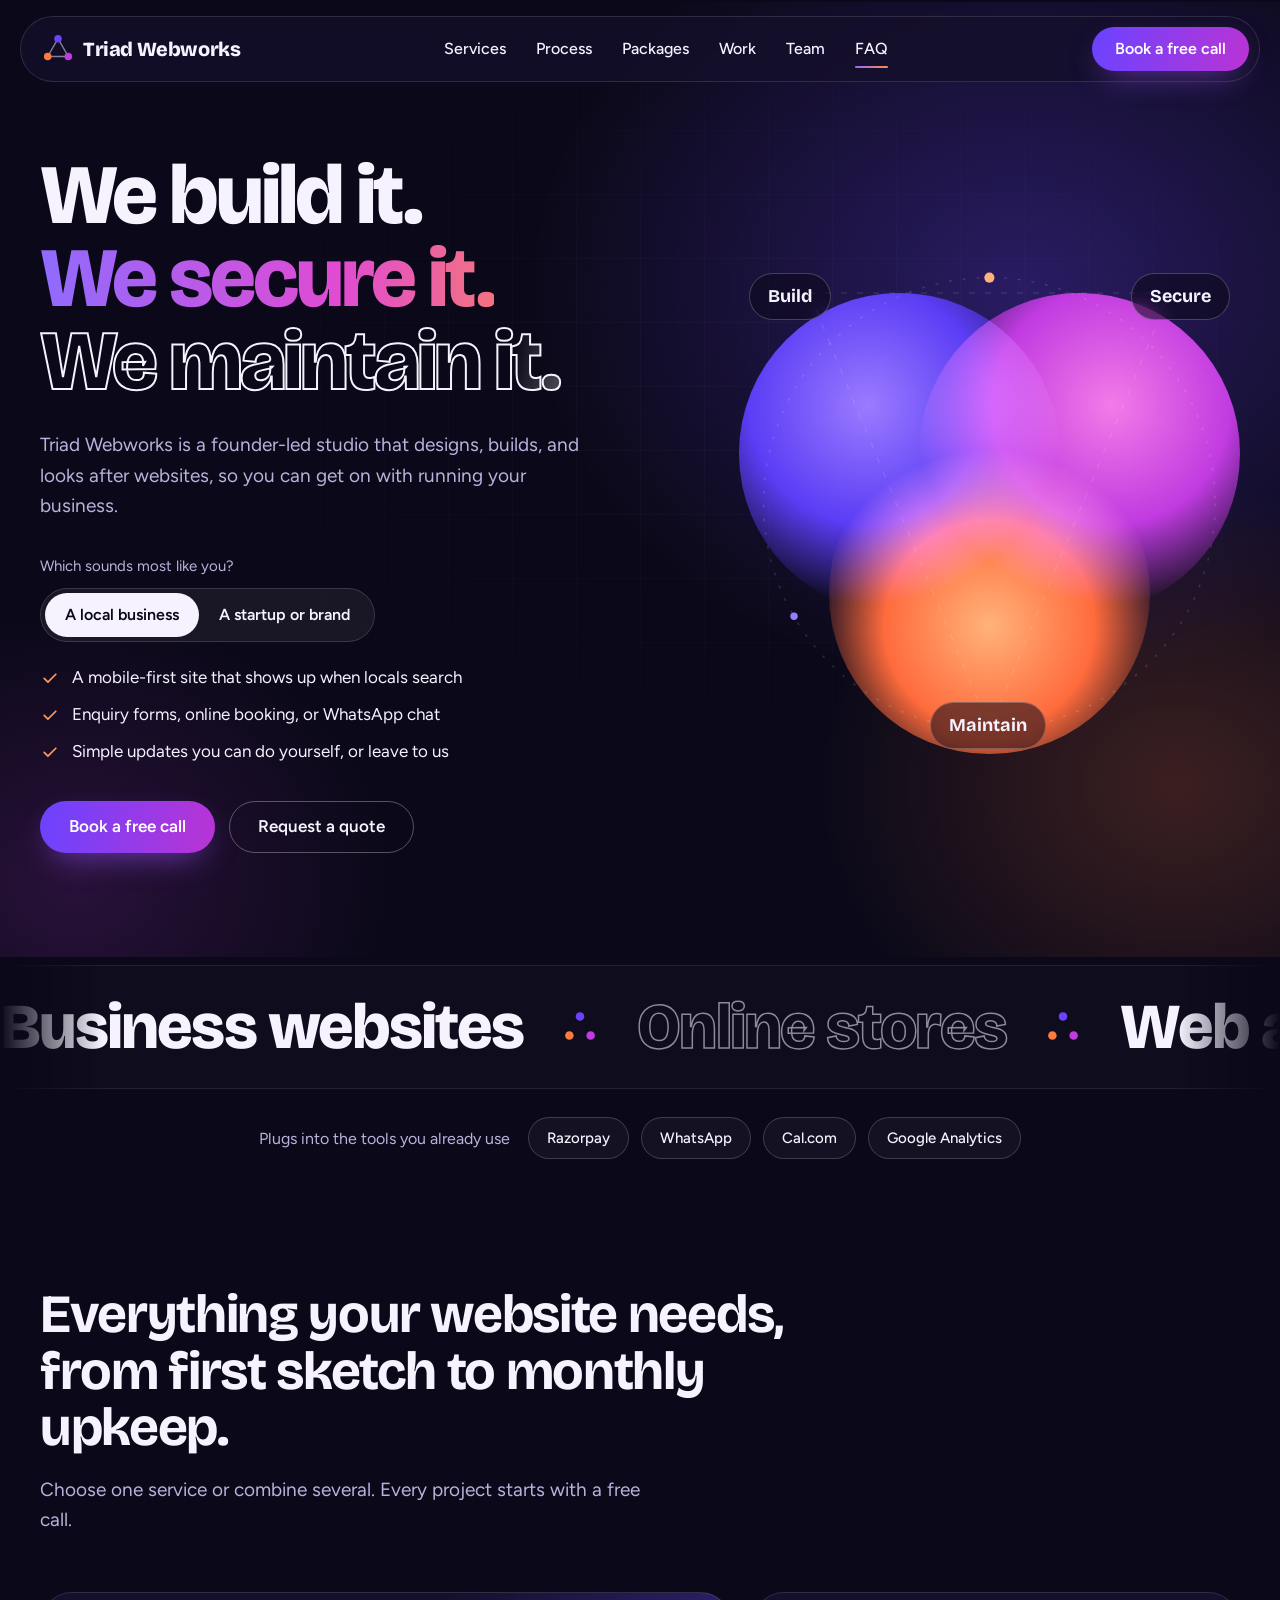
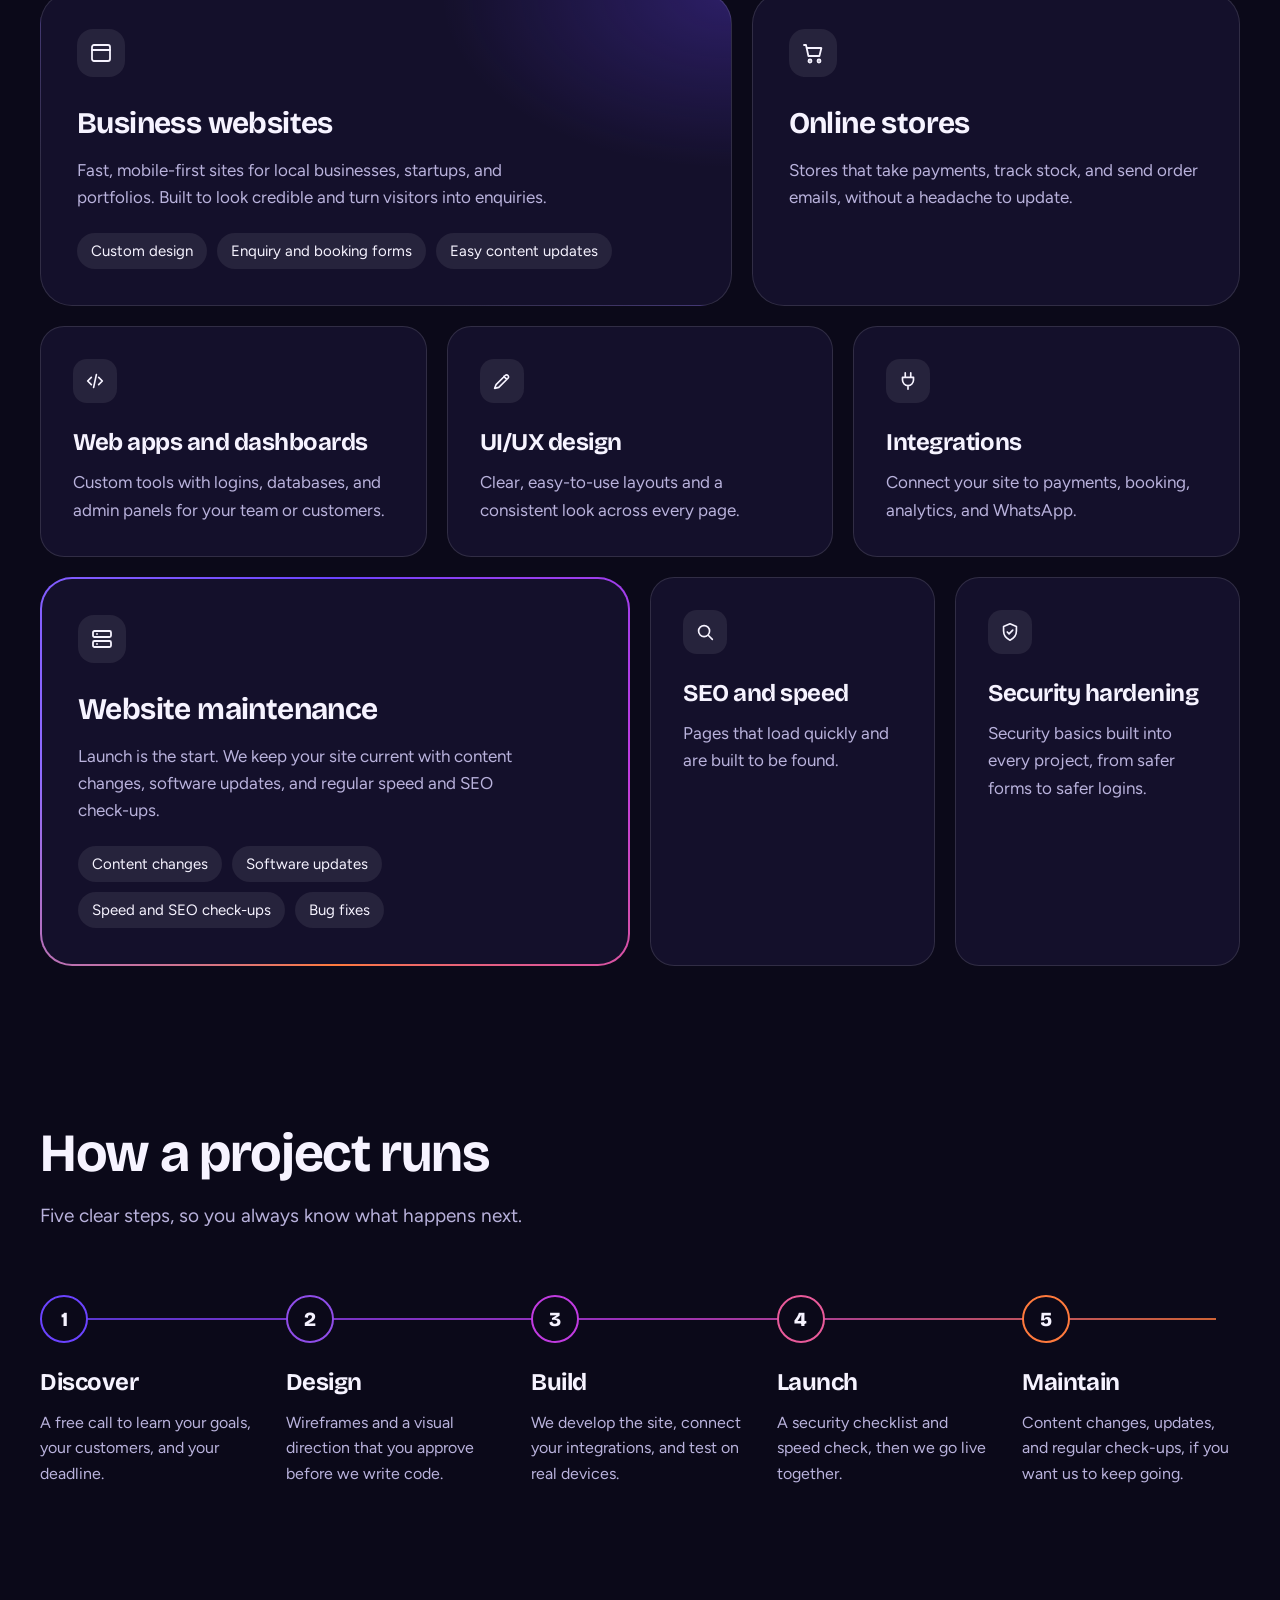
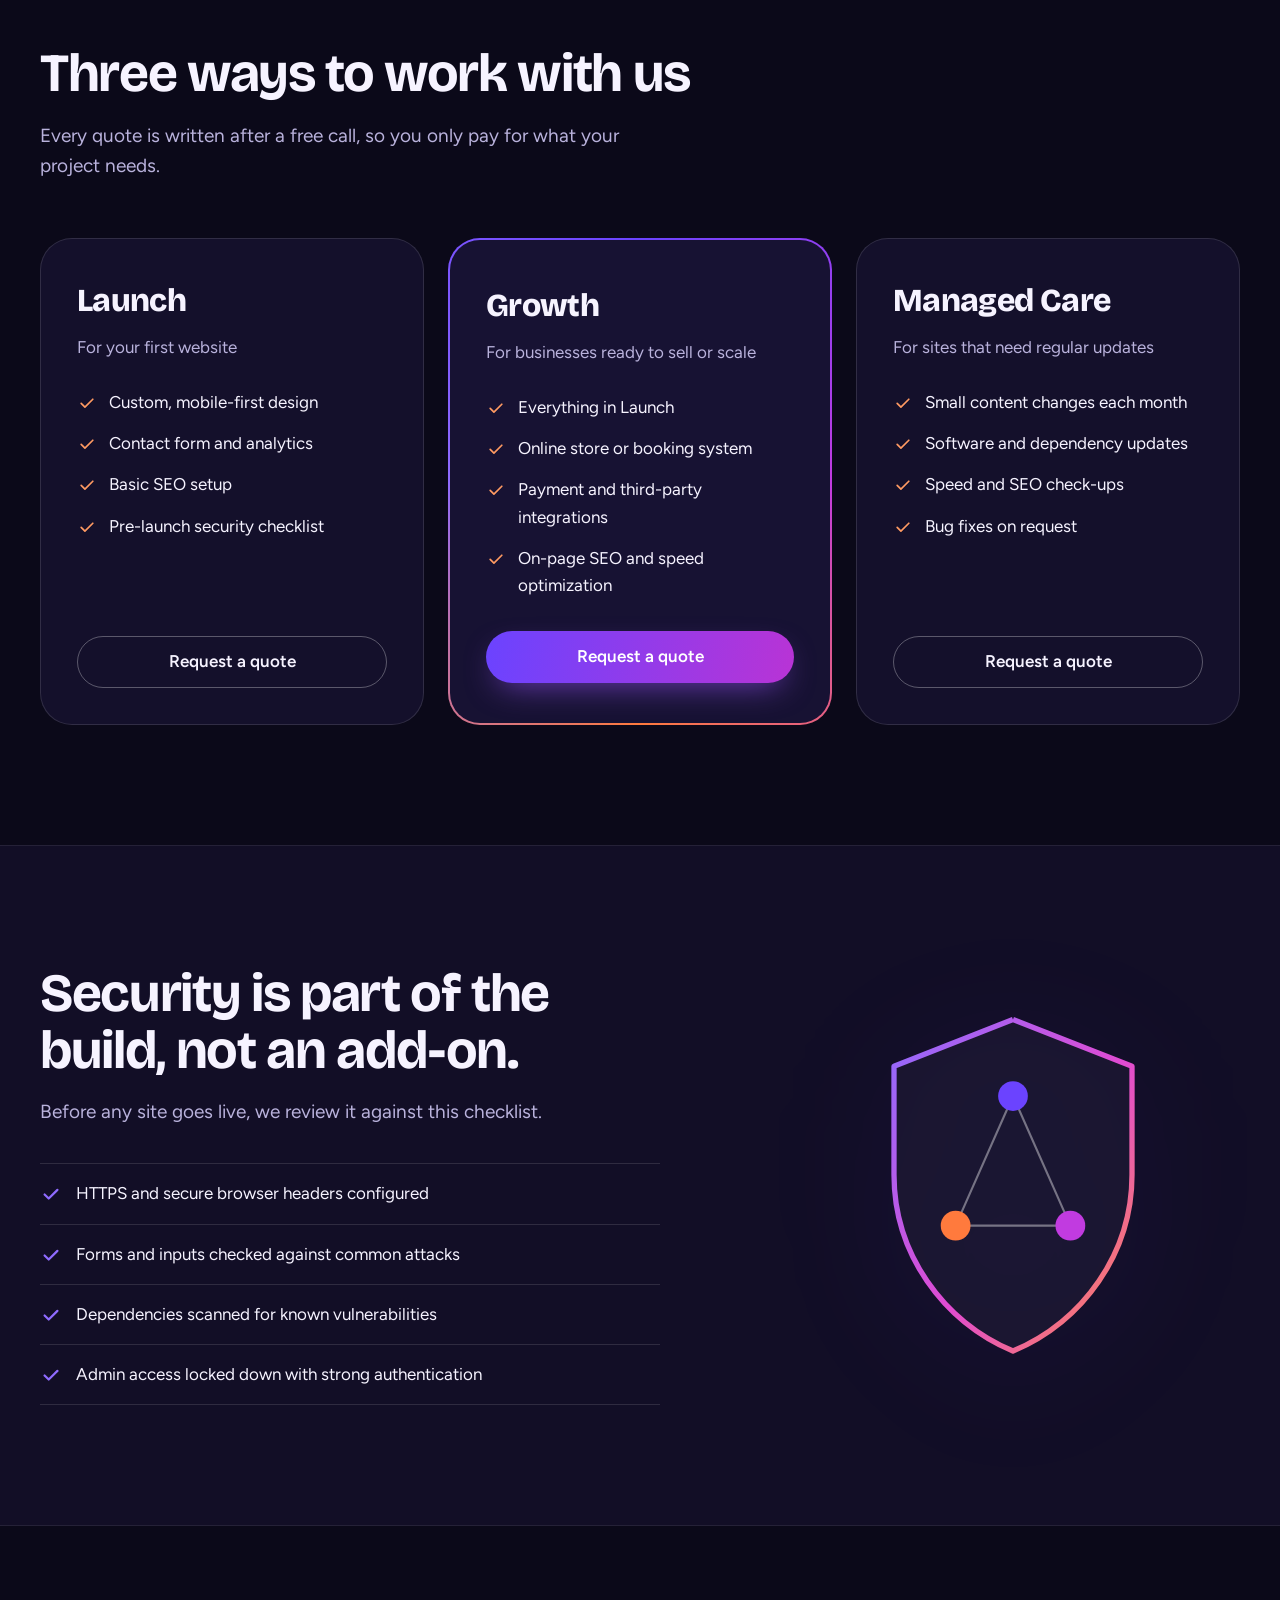
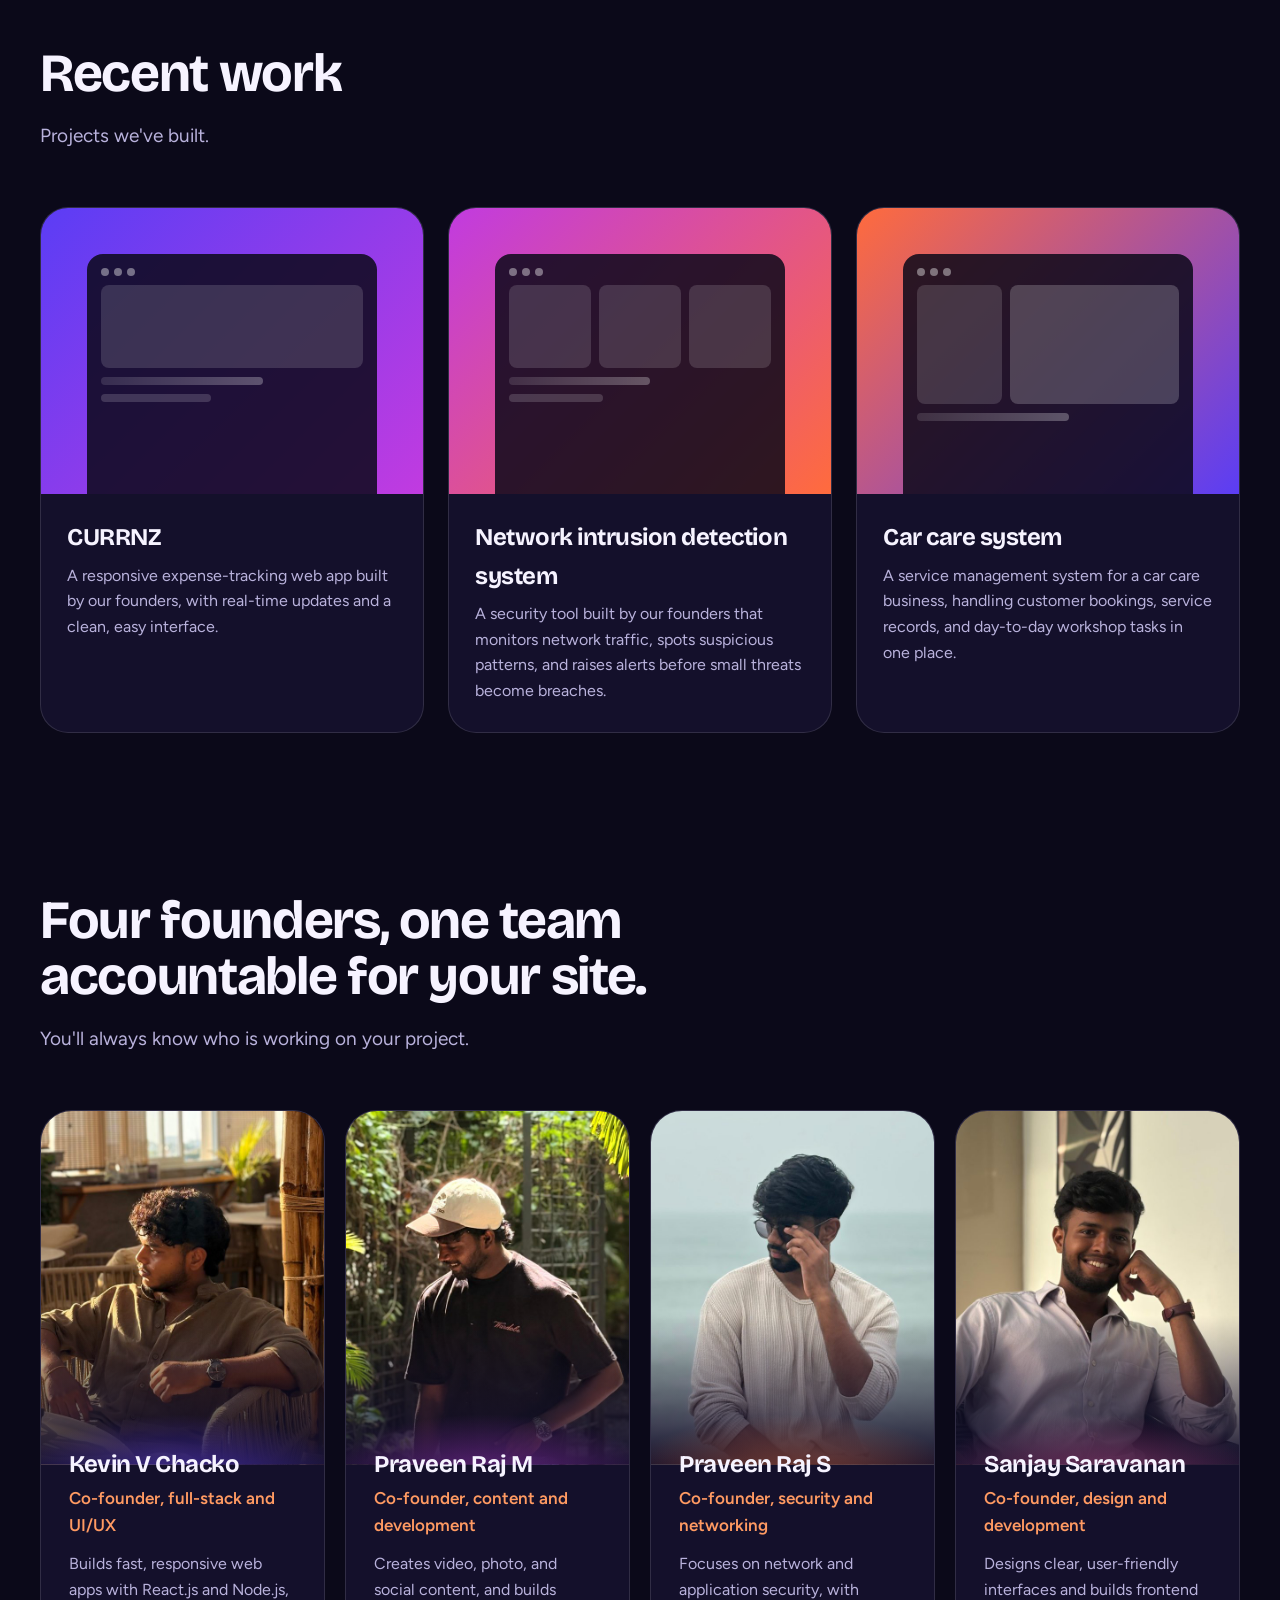
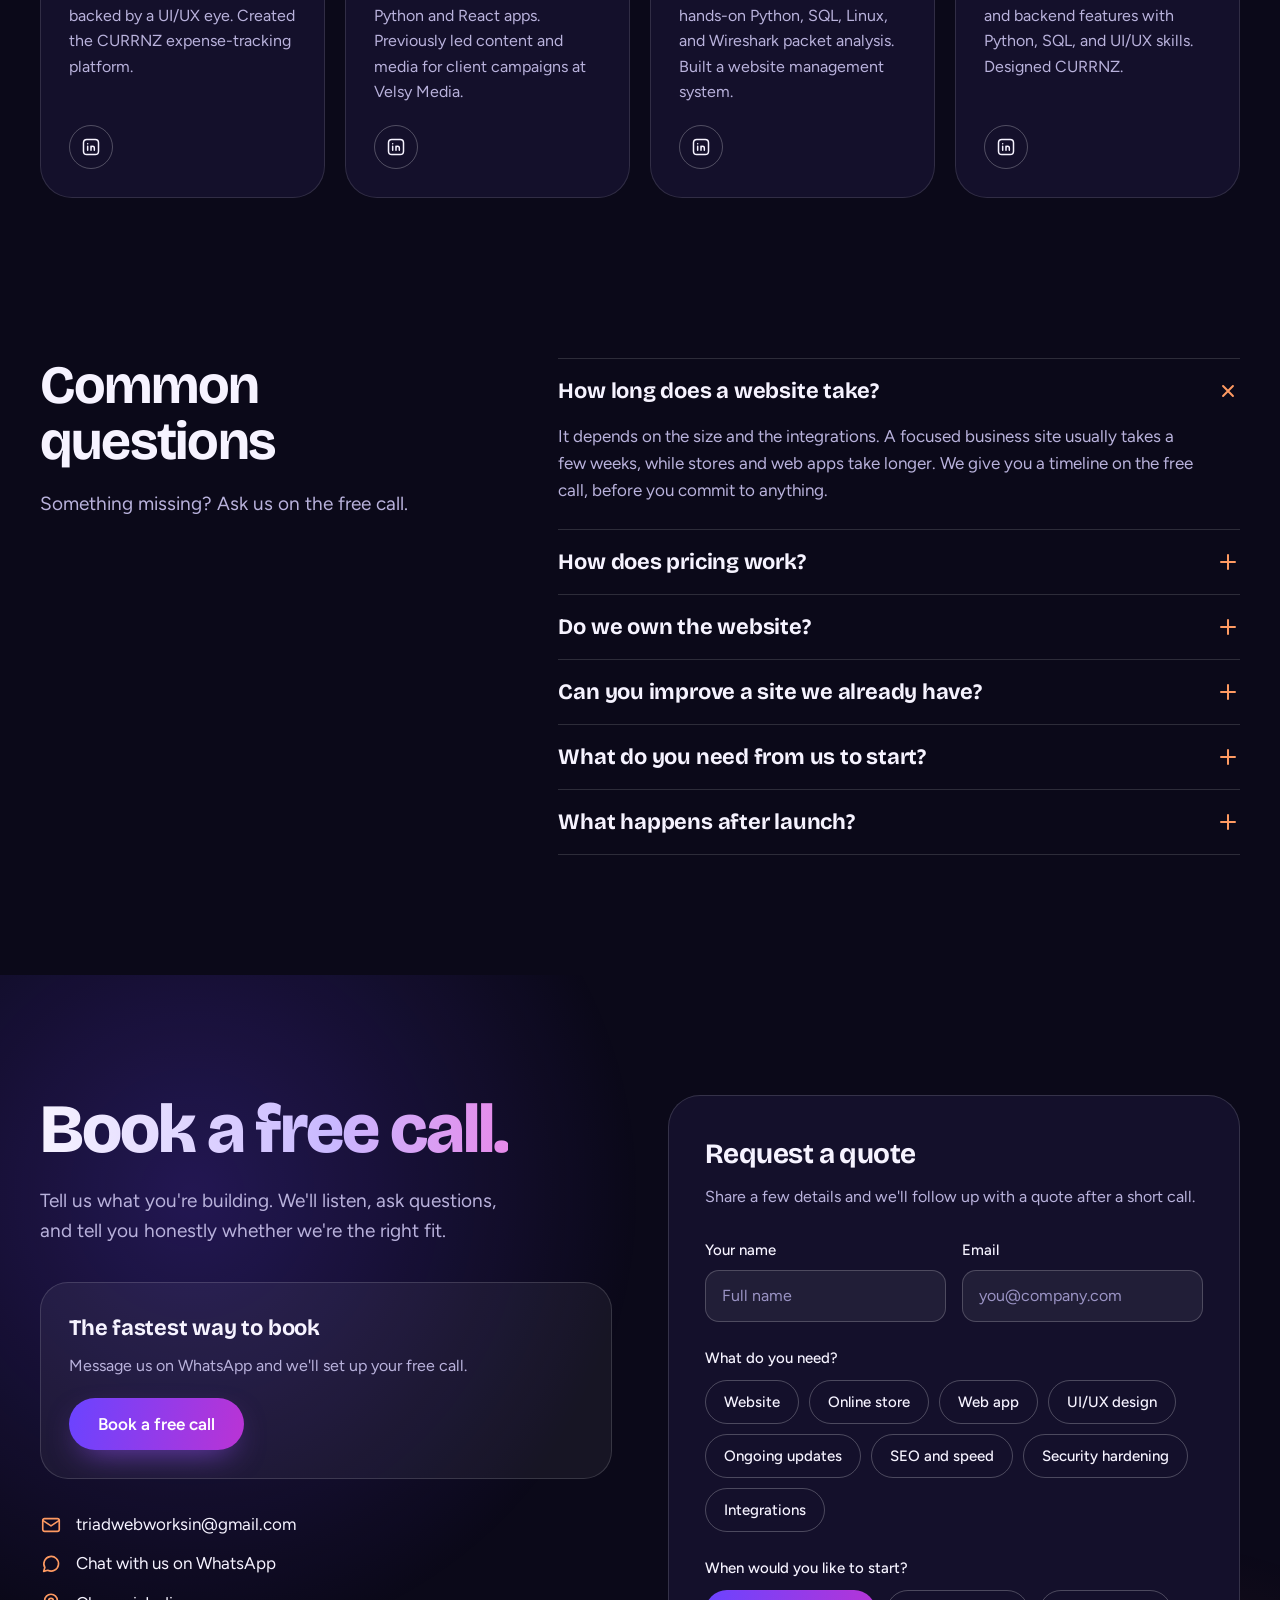
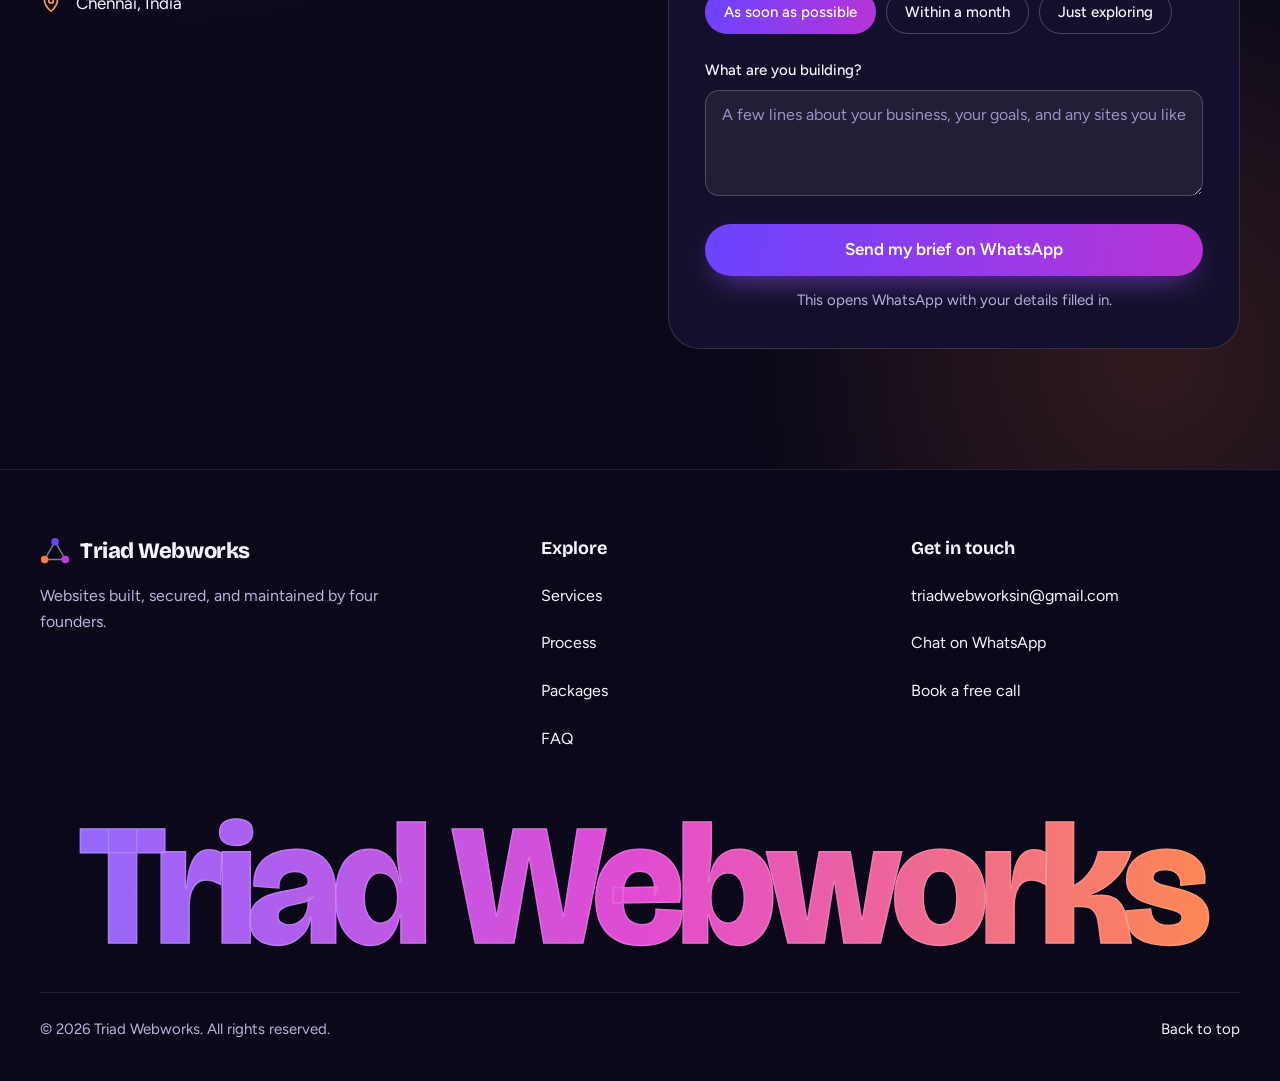
==== index.html @ 8feed839 "Launch Triad Webworks website" ====
<!doctype html>
<html lang="en">
<head>
<meta charset="utf-8">
<meta name="viewport" content="width=device-width, initial-scale=1, viewport-fit=cover">
<title>Triad Webworks | Websites built, secured and maintained, Chennai</title>
<meta name="description" content="Triad Webworks is a founder-led web studio in Chennai that designs, builds, secures and maintains websites, online stores and web apps for local businesses and startups.">
<link rel="canonical" href="https://www.triadwebworks.in/">
<meta name="theme-color" content="#0B0919">
<link rel="icon" href="favicon.svg" type="image/svg+xml">
<meta property="og:type" content="website">
<meta property="og:site_name" content="Triad Webworks">
<meta property="og:title" content="Triad Webworks | We build it. We secure it. We maintain it.">
<meta property="og:description" content="Triad Webworks is a founder-led web studio in Chennai that designs, builds, secures and maintains websites, online stores and web apps for local businesses and startups.">
<meta property="og:url" content="https://www.triadwebworks.in/">
<meta name="twitter:card" content="summary">
<link rel="preconnect" href="https://fonts.googleapis.com">
<link rel="preconnect" href="https://fonts.gstatic.com" crossorigin>
<link href="https://fonts.googleapis.com/css2?family=Bricolage+Grotesque:opsz,wght@12..96,500;12..96,700;12..96,800&amp;family=Figtree:wght@400;500;600&amp;display=swap" rel="stylesheet">
<link rel="stylesheet" href="styles.css">
<script type="application/ld+json">{"@context": "https://schema.org", "@type": "ProfessionalService", "name": "Triad Webworks", "url": "https://www.triadwebworks.in/", "email": "triadwebworksin@gmail.com", "description": "Triad Webworks is a founder-led web studio in Chennai that designs, builds, secures and maintains websites, online stores and web apps for local businesses and startups.", "areaServed": "IN", "address": {"@type": "PostalAddress", "addressLocality": "Chennai", "addressCountry": "IN"}}</script>
</head>
<body>
<div style="width:100%;background:#0B0919;color:#F6F3FF;font-family:'Figtree','Segoe UI',system-ui,sans-serif;font-size:17px;line-height:1.6;overflow-x:clip;">
<div class="intro" aria-hidden="true">
  <svg width="84" height="84" viewBox="0 0 32 32" style="overflow:visible;"><path class="intro-tri" pathLength="1" d="M16 5L27 24H5L16 5Z" fill="none" stroke="#F6F3FF" stroke-opacity="0.6" stroke-width="1.2" stroke-linejoin="round"></path><circle class="intro-node" cx="16" cy="5" r="3.6" fill="#6B43FF" style="animation-delay:.35s;"></circle><circle class="intro-node" cx="27" cy="24" r="3.6" fill="#C13BE0" style="animation-delay:.47s;"></circle><circle class="intro-node" cx="5" cy="24" r="3.6" fill="#FF7A3D" style="animation-delay:.59s;"></circle></svg>
  <div class="display intro-word" style="font-size:22px;font-weight:800;">Triad Webworks</div>
</div>
<div class="progress" aria-hidden="true"></div>
<div class="cursor-glow" aria-hidden="true"></div>
<a class="fab" href="https://wa.me/918667828159" data-wa="call" target="_blank" rel="noopener" aria-label="Book a free call on WhatsApp">
  <span class="fab-label">Book a free call</span>
  <span class="fab-ball"><svg width="26" height="26" viewBox="0 0 24 24" fill="none" stroke="#ffffff" stroke-width="1.9" stroke-linecap="round" stroke-linejoin="round" aria-hidden="true"><path d="M4 20l1.3-4.2A8 8 0 1 1 8.4 18.8L4 20z"></path><path d="M9 10.5c.5 1.8 2 3.3 3.8 3.9"></path></svg></span>
</a>


<!-- NAV -->
<header style="position:sticky;top:0;z-index:30;padding:16px 16px 0;">
  <div class="nav-pill" style="max-width:1240px;margin:0 auto;display:flex;align-items:center;justify-content:space-between;gap:12px;padding:10px 10px 10px 22px;border-radius:999px;background:rgba(20,16,43,0.8);backdrop-filter:blur(16px);-webkit-backdrop-filter:blur(16px);border:1px solid rgba(255,255,255,0.12);">
    <a class="display brand" href="#top" aria-label="Triad Webworks home" style="display:flex;align-items:center;gap:10px;font-weight:800;font-size:20px;letter-spacing:-0.02em;color:#F6F3FF;">
      <svg width="30" height="30" viewBox="0 0 32 32" aria-hidden="true"><path d="M16 5L27 24H5L16 5Z" fill="none" stroke="#F6F3FF" stroke-opacity="0.5" stroke-width="1.5" stroke-linejoin="round"></path><circle cx="16" cy="5" r="4" fill="#6B43FF"></circle><circle cx="27" cy="24" r="4" fill="#C13BE0"></circle><circle cx="5" cy="24" r="4" fill="#FF7A3D"></circle></svg>
      Triad Webworks
    </a>
    <nav class="nav-links" aria-label="Main" style="display:flex;gap:30px;font-size:16px;font-weight:500;">
      <a href="#services">Services</a>
      <a href="#process">Process</a>
      <a href="#packages">Packages</a>
      <a href="#work">Work</a>
      <a href="#team">Team</a>
      <a href="#faq">FAQ</a>
    </nav>
    <div style="display:flex;align-items:center;gap:8px;">
      <a class="btn btn-primary btn-sm nav-cta mag" href="https://wa.me/918667828159" data-wa="call" target="_blank" rel="noopener">Book a free call</a>
      <button type="button" class="menu-btn" aria-label="Menu" aria-expanded="false" aria-controls="mobile-menu" id="menu-btn" style="width:44px;height:44px;padding:0;border-radius:50%;border:1px solid rgba(255,255,255,0.26);background:transparent;color:#F6F3FF;cursor:pointer;align-items:center;justify-content:center;">
        <svg class="ico-open" width="22" height="22" viewBox="0 0 24 24" fill="none" stroke="#F6F3FF" stroke-width="2" stroke-linecap="round" aria-hidden="true"><path d="M4 7h16M4 12h16M4 17h16"></path></svg>
        <svg class="ico-close" hidden width="22" height="22" viewBox="0 0 24 24" fill="none" stroke="#F6F3FF" stroke-width="2" stroke-linecap="round" aria-hidden="true"><path d="M6 6l12 12M18 6L6 18"></path></svg>
      </button>
    </div>
  </div>
  <div id="mobile-menu" hidden class="menu-panel menu-pop" style="position:absolute;left:16px;right:16px;top:100%;margin-top:8px;">
      <nav aria-label="Mobile" style="max-width:1240px;margin:0 auto;padding:12px;border-radius:28px;background:rgba(20,16,43,0.97);backdrop-filter:blur(16px);-webkit-backdrop-filter:blur(16px);border:1px solid rgba(255,255,255,0.14);display:flex;flex-direction:column;gap:2px;">
        <a href="#services" style="display:flex;align-items:center;min-height:52px;padding:0 16px;border-radius:16px;font-size:18px;font-weight:500;">Services</a>
        <a href="#process" style="display:flex;align-items:center;min-height:52px;padding:0 16px;border-radius:16px;font-size:18px;font-weight:500;">Process</a>
        <a href="#packages" style="display:flex;align-items:center;min-height:52px;padding:0 16px;border-radius:16px;font-size:18px;font-weight:500;">Packages</a>
        <a href="#work" style="display:flex;align-items:center;min-height:52px;padding:0 16px;border-radius:16px;font-size:18px;font-weight:500;">Work</a>
        <a href="#team" style="display:flex;align-items:center;min-height:52px;padding:0 16px;border-radius:16px;font-size:18px;font-weight:500;">Team</a>
        <a href="#faq" style="display:flex;align-items:center;min-height:52px;padding:0 16px;border-radius:16px;font-size:18px;font-weight:500;">FAQ</a>
        <a class="btn btn-primary" href="https://wa.me/918667828159" data-wa="call" target="_blank" rel="noopener" style="margin-top:8px;">Book a free call</a>
      </nav>
    </div>
  </header>

<!-- HERO -->
<section id="top" style="position:relative;margin-top:-80px;padding-top:80px;">
  <div class="hero-lines" aria-hidden="true"></div>
  <div class="hero-bg" aria-hidden="true" style="position:absolute;left:0;right:0;top:0;bottom:0;pointer-events:none;background:radial-gradient(55% 60% at 80% 30%, rgba(107,67,255,0.32), rgba(107,67,255,0) 70%), radial-gradient(40% 45% at 92% 82%, rgba(255,122,61,0.20), rgba(255,122,61,0) 70%), radial-gradient(35% 40% at 6% 92%, rgba(193,59,224,0.16), rgba(193,59,224,0) 70%);"></div>
  <div class="wrap hero-grid" style="position:relative;display:grid;grid-template-columns:minmax(0,1.3fr) minmax(0,1fr);gap:48px;align-items:center;padding-top:72px;padding-bottom:104px;">
    <div>
      <h1 class="display h1-hero" style="font-weight:800;font-size:clamp(46px,6.6vw,98px);line-height:0.98;letter-spacing:-0.035em;">
        <span class="ln"><span class="ln-i" style="--i:0;">We build it.</span></span>
        <span class="ln"><span class="ln-i grad-flow" style="--i:1;display:block;width:fit-content;background:linear-gradient(90deg,#8F6BFF,#E14BD2 30%,#FF8A4C 55%,#E14BD2 75%,#8F6BFF);-webkit-background-clip:text;background-clip:text;color:transparent;">We secure it.</span></span>
        <span class="ln"><span class="ln-i shine-stroke" style="--i:2;display:block;width:fit-content;color:transparent;-webkit-text-stroke:2px #F6F3FF;">We maintain it.</span></span>
      </h1>
      <p class="hero-in" style="--i:0;margin-top:28px;max-width:540px;font-size:19px;color:#B9B2DC;">Triad Webworks is a founder-led studio that designs, builds, and looks after websites, so you can get on with running your business.</p>

      <div class="hero-in" style="--i:1;margin-top:32px;">
        <div id="audience-label" style="font-size:15px;color:#B9B2DC;margin-bottom:10px;">Which sounds most like you?</div>
        <div role="group" aria-labelledby="audience-label" style="display:inline-flex;flex-wrap:wrap;padding:4px;border-radius:999px;background:rgba(255,255,255,0.06);border:1px solid rgba(255,255,255,0.14);">
          <button type="button" aria-pressed="true" data-aud="local" style="border:0;cursor:pointer;min-height:44px;padding:0 20px;border-radius:999px;font-family:inherit;font-size:16px;font-weight:600;background:#F6F3FF;color:#0B0919;">A local business</button>
          <button type="button" aria-pressed="false" data-aud="startup" style="border:0;cursor:pointer;min-height:44px;padding:0 20px;border-radius:999px;font-family:inherit;font-size:16px;font-weight:600;background:transparent;color:#F6F3FF;">A startup or brand</button>
        </div>
        <ul id="aud-list" style="margin-top:22px;display:flex;flex-direction:column;gap:10px;max-width:540px;">
<li style="display:flex;gap:12px;align-items:flex-start;font-size:17px;">
              <svg width="20" height="20" viewBox="0 0 24 24" fill="none" stroke="#FF9A62" stroke-width="2" stroke-linecap="round" stroke-linejoin="round" aria-hidden="true" style="flex:none;margin-top:4px;"><path d="M5 12.5l4.5 4.5L19 7.5"></path></svg>
              <span>A mobile-first site that shows up when locals search</span>
            </li>
<li style="display:flex;gap:12px;align-items:flex-start;font-size:17px;">
              <svg width="20" height="20" viewBox="0 0 24 24" fill="none" stroke="#FF9A62" stroke-width="2" stroke-linecap="round" stroke-linejoin="round" aria-hidden="true" style="flex:none;margin-top:4px;"><path d="M5 12.5l4.5 4.5L19 7.5"></path></svg>
              <span>Enquiry forms, online booking, or WhatsApp chat</span>
            </li>
<li style="display:flex;gap:12px;align-items:flex-start;font-size:17px;">
              <svg width="20" height="20" viewBox="0 0 24 24" fill="none" stroke="#FF9A62" stroke-width="2" stroke-linecap="round" stroke-linejoin="round" aria-hidden="true" style="flex:none;margin-top:4px;"><path d="M5 12.5l4.5 4.5L19 7.5"></path></svg>
              <span>Simple updates you can do yourself, or leave to us</span>
            </li>
</ul>
      </div>

      <div class="hero-ctas hero-in" style="--i:2;margin-top:36px;display:flex;flex-wrap:wrap;gap:14px;">
        <a class="btn btn-primary mag" href="https://wa.me/918667828159" data-wa="call" target="_blank" rel="noopener">Book a free call</a>
        <a class="btn btn-ghost mag" href="https://wa.me/918667828159" data-wa="quote" target="_blank" rel="noopener">Request a quote</a>
      </div>
    </div>

    <div class="orbs" aria-hidden="true" style="position:relative;width:100%;max-width:560px;aspect-ratio:1/1;margin-left:auto;">
      <svg class="orb-ring" viewBox="0 0 100 100" style="overflow:visible;"><circle cx="50" cy="50" r="49" fill="none" stroke="rgba(255,255,255,0.14)" stroke-width="0.3" stroke-dasharray="0.6 2.4"></circle><circle cx="50" cy="1" r="1.1" fill="#FFB27A"></circle><circle cx="7.6" cy="74.5" r="0.8" fill="#9B7BFF"></circle></svg>
      <div class="orb-a" style="position:absolute;left:0;top:8%;width:64%;aspect-ratio:1/1;border-radius:50%;mix-blend-mode:screen;background:radial-gradient(circle at 40% 35%, #9B7BFF 0%, #5B3DF5 42%, rgba(91,61,245,0) 70%);"></div>
      <div class="orb-b" style="position:absolute;right:0;top:8%;width:64%;aspect-ratio:1/1;border-radius:50%;mix-blend-mode:screen;background:radial-gradient(circle at 60% 35%, #F27BE8 0%, #C13BE0 42%, rgba(193,59,224,0) 70%);"></div>
      <div class="orb-c" style="position:absolute;left:18%;bottom:0;width:64%;aspect-ratio:1/1;border-radius:50%;mix-blend-mode:screen;background:radial-gradient(circle at 50% 60%, #FFB27A 0%, #FF6B3D 42%, rgba(255,107,61,0) 70%);"></div>
            <svg viewBox="0 0 100 100" preserveAspectRatio="none" style="position:absolute;left:0;top:0;width:100%;height:100%;overflow:visible;"><path class="orb-flow" d="M14 8H86L50 95Z" fill="none" stroke="rgba(255,255,255,0.45)" stroke-width="0.35" stroke-linejoin="round" vector-effect="non-scaling-stroke"></path></svg>
      <div class="display orb-tag" style="--i:0;position:absolute;left:2%;top:4%;backdrop-filter:blur(8px);-webkit-backdrop-filter:blur(8px);padding:8px 18px;border-radius:999px;background:rgba(11,9,25,0.55);border:1px solid rgba(255,255,255,0.22);font-size:18px;font-weight:700;">Build</div>
      <div class="display orb-tag" style="--i:1;animation-duration:6s,.8s;position:absolute;right:2%;top:4%;backdrop-filter:blur(8px);-webkit-backdrop-filter:blur(8px);padding:8px 18px;border-radius:999px;background:rgba(11,9,25,0.55);border:1px solid rgba(255,255,255,0.22);font-size:18px;font-weight:700;">Secure</div>
      <div class="display orb-tag" style="--i:2;animation-duration:7s,.8s;position:absolute;left:50%;bottom:1%;margin-left:-3.3em;backdrop-filter:blur(8px);-webkit-backdrop-filter:blur(8px);padding:8px 18px;border-radius:999px;background:rgba(11,9,25,0.55);border:1px solid rgba(255,255,255,0.22);font-size:18px;font-weight:700;">Maintain</div>
    </div>
  </div>
</section>

<!-- INTEGRATIONS -->
<section aria-label="What we do" style="padding-top:8px;">
  <div class="marquee" style="padding:26px 0;border-top:1px solid rgba(255,255,255,0.08);border-bottom:1px solid rgba(255,255,255,0.08);background:rgba(255,255,255,0.02);">
    <div class="mq-track"><div class="mq-set"><span class="display mq-word">Business websites</span><svg width="34" height="34" viewBox="0 0 32 32" aria-hidden="true" style="flex:none;"><circle cx="16" cy="6" r="4" fill="#6B43FF"></circle><circle cx="26" cy="24" r="4" fill="#C13BE0"></circle><circle cx="6" cy="24" r="4" fill="#FF7A3D"></circle></svg><span class="display mq-word mq-out">Online stores</span><svg width="34" height="34" viewBox="0 0 32 32" aria-hidden="true" style="flex:none;"><circle cx="16" cy="6" r="4" fill="#6B43FF"></circle><circle cx="26" cy="24" r="4" fill="#C13BE0"></circle><circle cx="6" cy="24" r="4" fill="#FF7A3D"></circle></svg><span class="display mq-word">Web apps</span><svg width="34" height="34" viewBox="0 0 32 32" aria-hidden="true" style="flex:none;"><circle cx="16" cy="6" r="4" fill="#6B43FF"></circle><circle cx="26" cy="24" r="4" fill="#C13BE0"></circle><circle cx="6" cy="24" r="4" fill="#FF7A3D"></circle></svg><span class="display mq-word mq-out">UI/UX design</span><svg width="34" height="34" viewBox="0 0 32 32" aria-hidden="true" style="flex:none;"><circle cx="16" cy="6" r="4" fill="#6B43FF"></circle><circle cx="26" cy="24" r="4" fill="#C13BE0"></circle><circle cx="6" cy="24" r="4" fill="#FF7A3D"></circle></svg><span class="display mq-word">SEO and speed</span><svg width="34" height="34" viewBox="0 0 32 32" aria-hidden="true" style="flex:none;"><circle cx="16" cy="6" r="4" fill="#6B43FF"></circle><circle cx="26" cy="24" r="4" fill="#C13BE0"></circle><circle cx="6" cy="24" r="4" fill="#FF7A3D"></circle></svg><span class="display mq-word mq-out">Security hardening</span><svg width="34" height="34" viewBox="0 0 32 32" aria-hidden="true" style="flex:none;"><circle cx="16" cy="6" r="4" fill="#6B43FF"></circle><circle cx="26" cy="24" r="4" fill="#C13BE0"></circle><circle cx="6" cy="24" r="4" fill="#FF7A3D"></circle></svg><span class="display mq-word">Integrations</span><svg width="34" height="34" viewBox="0 0 32 32" aria-hidden="true" style="flex:none;"><circle cx="16" cy="6" r="4" fill="#6B43FF"></circle><circle cx="26" cy="24" r="4" fill="#C13BE0"></circle><circle cx="6" cy="24" r="4" fill="#FF7A3D"></circle></svg><span class="display mq-word mq-out">Maintenance</span><svg width="34" height="34" viewBox="0 0 32 32" aria-hidden="true" style="flex:none;"><circle cx="16" cy="6" r="4" fill="#6B43FF"></circle><circle cx="26" cy="24" r="4" fill="#C13BE0"></circle><circle cx="6" cy="24" r="4" fill="#FF7A3D"></circle></svg><span class="display mq-word">Business websites</span><svg width="34" height="34" viewBox="0 0 32 32" aria-hidden="true" style="flex:none;"><circle cx="16" cy="6" r="4" fill="#6B43FF"></circle><circle cx="26" cy="24" r="4" fill="#C13BE0"></circle><circle cx="6" cy="24" r="4" fill="#FF7A3D"></circle></svg><span class="display mq-word mq-out">Online stores</span><svg width="34" height="34" viewBox="0 0 32 32" aria-hidden="true" style="flex:none;"><circle cx="16" cy="6" r="4" fill="#6B43FF"></circle><circle cx="26" cy="24" r="4" fill="#C13BE0"></circle><circle cx="6" cy="24" r="4" fill="#FF7A3D"></circle></svg><span class="display mq-word">Web apps</span><svg width="34" height="34" viewBox="0 0 32 32" aria-hidden="true" style="flex:none;"><circle cx="16" cy="6" r="4" fill="#6B43FF"></circle><circle cx="26" cy="24" r="4" fill="#C13BE0"></circle><circle cx="6" cy="24" r="4" fill="#FF7A3D"></circle></svg><span class="display mq-word mq-out">UI/UX design</span><svg width="34" height="34" viewBox="0 0 32 32" aria-hidden="true" style="flex:none;"><circle cx="16" cy="6" r="4" fill="#6B43FF"></circle><circle cx="26" cy="24" r="4" fill="#C13BE0"></circle><circle cx="6" cy="24" r="4" fill="#FF7A3D"></circle></svg><span class="display mq-word">SEO and speed</span><svg width="34" height="34" viewBox="0 0 32 32" aria-hidden="true" style="flex:none;"><circle cx="16" cy="6" r="4" fill="#6B43FF"></circle><circle cx="26" cy="24" r="4" fill="#C13BE0"></circle><circle cx="6" cy="24" r="4" fill="#FF7A3D"></circle></svg><span class="display mq-word mq-out">Security hardening</span><svg width="34" height="34" viewBox="0 0 32 32" aria-hidden="true" style="flex:none;"><circle cx="16" cy="6" r="4" fill="#6B43FF"></circle><circle cx="26" cy="24" r="4" fill="#C13BE0"></circle><circle cx="6" cy="24" r="4" fill="#FF7A3D"></circle></svg><span class="display mq-word">Integrations</span><svg width="34" height="34" viewBox="0 0 32 32" aria-hidden="true" style="flex:none;"><circle cx="16" cy="6" r="4" fill="#6B43FF"></circle><circle cx="26" cy="24" r="4" fill="#C13BE0"></circle><circle cx="6" cy="24" r="4" fill="#FF7A3D"></circle></svg><span class="display mq-word mq-out">Maintenance</span><svg width="34" height="34" viewBox="0 0 32 32" aria-hidden="true" style="flex:none;"><circle cx="16" cy="6" r="4" fill="#6B43FF"></circle><circle cx="26" cy="24" r="4" fill="#C13BE0"></circle><circle cx="6" cy="24" r="4" fill="#FF7A3D"></circle></svg></div><div class="mq-set" aria-hidden="true"><span class="display mq-word">Business websites</span><svg width="34" height="34" viewBox="0 0 32 32" aria-hidden="true" style="flex:none;"><circle cx="16" cy="6" r="4" fill="#6B43FF"></circle><circle cx="26" cy="24" r="4" fill="#C13BE0"></circle><circle cx="6" cy="24" r="4" fill="#FF7A3D"></circle></svg><span class="display mq-word mq-out">Online stores</span><svg width="34" height="34" viewBox="0 0 32 32" aria-hidden="true" style="flex:none;"><circle cx="16" cy="6" r="4" fill="#6B43FF"></circle><circle cx="26" cy="24" r="4" fill="#C13BE0"></circle><circle cx="6" cy="24" r="4" fill="#FF7A3D"></circle></svg><span class="display mq-word">Web apps</span><svg width="34" height="34" viewBox="0 0 32 32" aria-hidden="true" style="flex:none;"><circle cx="16" cy="6" r="4" fill="#6B43FF"></circle><circle cx="26" cy="24" r="4" fill="#C13BE0"></circle><circle cx="6" cy="24" r="4" fill="#FF7A3D"></circle></svg><span class="display mq-word mq-out">UI/UX design</span><svg width="34" height="34" viewBox="0 0 32 32" aria-hidden="true" style="flex:none;"><circle cx="16" cy="6" r="4" fill="#6B43FF"></circle><circle cx="26" cy="24" r="4" fill="#C13BE0"></circle><circle cx="6" cy="24" r="4" fill="#FF7A3D"></circle></svg><span class="display mq-word">SEO and speed</span><svg width="34" height="34" viewBox="0 0 32 32" aria-hidden="true" style="flex:none;"><circle cx="16" cy="6" r="4" fill="#6B43FF"></circle><circle cx="26" cy="24" r="4" fill="#C13BE0"></circle><circle cx="6" cy="24" r="4" fill="#FF7A3D"></circle></svg><span class="display mq-word mq-out">Security hardening</span><svg width="34" height="34" viewBox="0 0 32 32" aria-hidden="true" style="flex:none;"><circle cx="16" cy="6" r="4" fill="#6B43FF"></circle><circle cx="26" cy="24" r="4" fill="#C13BE0"></circle><circle cx="6" cy="24" r="4" fill="#FF7A3D"></circle></svg><span class="display mq-word">Integrations</span><svg width="34" height="34" viewBox="0 0 32 32" aria-hidden="true" style="flex:none;"><circle cx="16" cy="6" r="4" fill="#6B43FF"></circle><circle cx="26" cy="24" r="4" fill="#C13BE0"></circle><circle cx="6" cy="24" r="4" fill="#FF7A3D"></circle></svg><span class="display mq-word mq-out">Maintenance</span><svg width="34" height="34" viewBox="0 0 32 32" aria-hidden="true" style="flex:none;"><circle cx="16" cy="6" r="4" fill="#6B43FF"></circle><circle cx="26" cy="24" r="4" fill="#C13BE0"></circle><circle cx="6" cy="24" r="4" fill="#FF7A3D"></circle></svg><span class="display mq-word">Business websites</span><svg width="34" height="34" viewBox="0 0 32 32" aria-hidden="true" style="flex:none;"><circle cx="16" cy="6" r="4" fill="#6B43FF"></circle><circle cx="26" cy="24" r="4" fill="#C13BE0"></circle><circle cx="6" cy="24" r="4" fill="#FF7A3D"></circle></svg><span class="display mq-word mq-out">Online stores</span><svg width="34" height="34" viewBox="0 0 32 32" aria-hidden="true" style="flex:none;"><circle cx="16" cy="6" r="4" fill="#6B43FF"></circle><circle cx="26" cy="24" r="4" fill="#C13BE0"></circle><circle cx="6" cy="24" r="4" fill="#FF7A3D"></circle></svg><span class="display mq-word">Web apps</span><svg width="34" height="34" viewBox="0 0 32 32" aria-hidden="true" style="flex:none;"><circle cx="16" cy="6" r="4" fill="#6B43FF"></circle><circle cx="26" cy="24" r="4" fill="#C13BE0"></circle><circle cx="6" cy="24" r="4" fill="#FF7A3D"></circle></svg><span class="display mq-word mq-out">UI/UX design</span><svg width="34" height="34" viewBox="0 0 32 32" aria-hidden="true" style="flex:none;"><circle cx="16" cy="6" r="4" fill="#6B43FF"></circle><circle cx="26" cy="24" r="4" fill="#C13BE0"></circle><circle cx="6" cy="24" r="4" fill="#FF7A3D"></circle></svg><span class="display mq-word">SEO and speed</span><svg width="34" height="34" viewBox="0 0 32 32" aria-hidden="true" style="flex:none;"><circle cx="16" cy="6" r="4" fill="#6B43FF"></circle><circle cx="26" cy="24" r="4" fill="#C13BE0"></circle><circle cx="6" cy="24" r="4" fill="#FF7A3D"></circle></svg><span class="display mq-word mq-out">Security hardening</span><svg width="34" height="34" viewBox="0 0 32 32" aria-hidden="true" style="flex:none;"><circle cx="16" cy="6" r="4" fill="#6B43FF"></circle><circle cx="26" cy="24" r="4" fill="#C13BE0"></circle><circle cx="6" cy="24" r="4" fill="#FF7A3D"></circle></svg><span class="display mq-word">Integrations</span><svg width="34" height="34" viewBox="0 0 32 32" aria-hidden="true" style="flex:none;"><circle cx="16" cy="6" r="4" fill="#6B43FF"></circle><circle cx="26" cy="24" r="4" fill="#C13BE0"></circle><circle cx="6" cy="24" r="4" fill="#FF7A3D"></circle></svg><span class="display mq-word mq-out">Maintenance</span><svg width="34" height="34" viewBox="0 0 32 32" aria-hidden="true" style="flex:none;"><circle cx="16" cy="6" r="4" fill="#6B43FF"></circle><circle cx="26" cy="24" r="4" fill="#C13BE0"></circle><circle cx="6" cy="24" r="4" fill="#FF7A3D"></circle></svg></div></div>
  </div>
  <div class="wrap" style="padding-top:28px;padding-bottom:8px;display:flex;flex-wrap:wrap;align-items:center;justify-content:center;gap:12px;">
    <p style="font-size:16px;color:#B9B2DC;margin-right:6px;">Plugs into the tools you already use</p>
    <span style="padding:8px 18px;border-radius:999px;border:1px solid rgba(255,255,255,0.18);background:rgba(255,255,255,0.04);font-size:15px;font-weight:500;">Razorpay</span>
    <span style="padding:8px 18px;border-radius:999px;border:1px solid rgba(255,255,255,0.18);background:rgba(255,255,255,0.04);font-size:15px;font-weight:500;">WhatsApp</span>
    <span style="padding:8px 18px;border-radius:999px;border:1px solid rgba(255,255,255,0.18);background:rgba(255,255,255,0.04);font-size:15px;font-weight:500;">Cal.com</span>
    <span style="padding:8px 18px;border-radius:999px;border:1px solid rgba(255,255,255,0.18);background:rgba(255,255,255,0.04);font-size:15px;font-weight:500;">Google Analytics</span>
  </div>
</section>

<!-- SERVICES -->
<section id="services" class="sec rv-sec">
  <div class="wrap">
    <h2 class="display rv" style="--i:0;font-weight:700;font-size:clamp(32px,4.2vw,58px);line-height:1.05;letter-spacing:-0.025em;max-width:780px;">Everything your website needs, from first sketch to monthly upkeep.</h2>
    <p class="rv" style="--i:1;margin-top:18px;max-width:600px;font-size:19px;color:#B9B2DC;">Choose one service or combine several. Every project starts with a free call.</p>

    <div class="bento" style="margin-top:56px;display:grid;grid-template-columns:repeat(12, minmax(0, 1fr));gap:20px;">

      <div class="wide p-card rv spot" style="--i:2;grid-column:span 7;padding:36px;border-radius:32px;background:radial-gradient(60% 80% at 100% 0%, rgba(107,67,255,0.28), rgba(107,67,255,0) 70%), #14102B;border:1px solid rgba(255,255,255,0.12);">
        <div class="ico" style="width:48px;height:48px;border-radius:16px;background:rgba(255,255,255,0.08);display:flex;align-items:center;justify-content:center;"><svg width="24" height="24" viewBox="0 0 24 24" fill="none" stroke="#F6F3FF" stroke-width="1.8" stroke-linecap="round" stroke-linejoin="round" aria-hidden="true"><rect x="3" y="4" width="18" height="16" rx="2"></rect><path d="M3 9h18"></path></svg></div>
        <h3 class="display" style="margin-top:22px;font-weight:700;font-size:30px;letter-spacing:-0.02em;">Business websites</h3>
        <p style="margin-top:10px;max-width:480px;color:#B9B2DC;">Fast, mobile-first sites for local businesses, startups, and portfolios. Built to look credible and turn visitors into enquiries.</p>
        <div style="margin-top:22px;display:flex;flex-wrap:wrap;gap:10px;">
          <span style="padding:6px 14px;border-radius:999px;background:rgba(255,255,255,0.08);font-size:15px;">Custom design</span>
          <span style="padding:6px 14px;border-radius:999px;background:rgba(255,255,255,0.08);font-size:15px;">Enquiry and booking forms</span>
          <span style="padding:6px 14px;border-radius:999px;background:rgba(255,255,255,0.08);font-size:15px;">Easy content updates</span>
        </div>
      </div>

      <div class="p-card rv spot" style="--i:3;grid-column:span 5;padding:36px;border-radius:32px;background:#14102B;border:1px solid rgba(255,255,255,0.12);">
        <div class="ico" style="width:48px;height:48px;border-radius:16px;background:rgba(255,255,255,0.08);display:flex;align-items:center;justify-content:center;"><svg width="24" height="24" viewBox="0 0 24 24" fill="none" stroke="#F6F3FF" stroke-width="1.8" stroke-linecap="round" stroke-linejoin="round" aria-hidden="true"><circle cx="9" cy="20" r="1.5"></circle><circle cx="18" cy="20" r="1.5"></circle><path d="M3 4h2l2.4 11h11l2-8H6.5"></path></svg></div>
        <h3 class="display" style="margin-top:22px;font-weight:700;font-size:30px;letter-spacing:-0.02em;">Online stores</h3>
        <p style="margin-top:10px;color:#B9B2DC;">Stores that take payments, track stock, and send order emails, without a headache to update.</p>
      </div>

      <div class="p-card rv spot" style="--i:4;grid-column:span 4;padding:32px;border-radius:24px;background:#14102B;border:1px solid rgba(255,255,255,0.12);">
        <div class="ico" style="width:44px;height:44px;border-radius:14px;background:rgba(255,255,255,0.08);display:flex;align-items:center;justify-content:center;"><svg width="22" height="22" viewBox="0 0 24 24" fill="none" stroke="#F6F3FF" stroke-width="1.8" stroke-linecap="round" stroke-linejoin="round" aria-hidden="true"><path d="M8 8l-4 4 4 4M16 8l4 4-4 4M13.5 5l-3 14"></path></svg></div>
        <h3 class="display" style="margin-top:20px;font-weight:700;font-size:24px;letter-spacing:-0.02em;">Web apps and dashboards</h3>
        <p style="margin-top:8px;color:#B9B2DC;">Custom tools with logins, databases, and admin panels for your team or customers.</p>
      </div>

      <div class="p-card rv spot" style="--i:5;grid-column:span 4;padding:32px;border-radius:24px;background:#14102B;border:1px solid rgba(255,255,255,0.12);">
        <div class="ico" style="width:44px;height:44px;border-radius:14px;background:rgba(255,255,255,0.08);display:flex;align-items:center;justify-content:center;"><svg width="22" height="22" viewBox="0 0 24 24" fill="none" stroke="#F6F3FF" stroke-width="1.8" stroke-linecap="round" stroke-linejoin="round" aria-hidden="true"><path d="M4 20l4.5-1 10-10a2.1 2.1 0 00-3-3l-10 10L4 20zM14 7l3 3"></path></svg></div>
        <h3 class="display" style="margin-top:20px;font-weight:700;font-size:24px;letter-spacing:-0.02em;">UI/UX design</h3>
        <p style="margin-top:8px;color:#B9B2DC;">Clear, easy-to-use layouts and a consistent look across every page.</p>
      </div>

      <div class="p-card rv spot" style="--i:6;grid-column:span 4;padding:32px;border-radius:24px;background:#14102B;border:1px solid rgba(255,255,255,0.12);">
        <div class="ico" style="width:44px;height:44px;border-radius:14px;background:rgba(255,255,255,0.08);display:flex;align-items:center;justify-content:center;"><svg width="22" height="22" viewBox="0 0 24 24" fill="none" stroke="#F6F3FF" stroke-width="1.8" stroke-linecap="round" stroke-linejoin="round" aria-hidden="true"><path d="M9 3v5M15 3v5M6 8h12v3a6 6 0 01-12 0V8zM12 17v4"></path></svg></div>
        <h3 class="display" style="margin-top:20px;font-weight:700;font-size:24px;letter-spacing:-0.02em;">Integrations</h3>
        <p style="margin-top:8px;color:#B9B2DC;">Connect your site to payments, booking, analytics, and WhatsApp.</p>
      </div>

      <div class="wide p-card rv spot spin-border" style="--i:7;grid-column:span 6;padding:36px;border-radius:32px;background:linear-gradient(#14102B,#14102B) padding-box, conic-gradient(from var(--ang),#6B43FF,#C13BE0,#FF7A3D,#8F6BFF,#6B43FF) border-box;border:2px solid transparent;">
        <div class="ico" style="width:48px;height:48px;border-radius:16px;background:rgba(255,255,255,0.08);display:flex;align-items:center;justify-content:center;"><svg width="24" height="24" viewBox="0 0 24 24" fill="none" stroke="#F6F3FF" stroke-width="1.8" stroke-linecap="round" stroke-linejoin="round" aria-hidden="true"><rect x="3" y="4" width="18" height="6" rx="1.5"></rect><rect x="3" y="14" width="18" height="6" rx="1.5"></rect><path d="M7 7h.01M7 17h.01"></path></svg></div>
        <h3 class="display" style="margin-top:22px;font-weight:700;font-size:30px;letter-spacing:-0.02em;">Website maintenance</h3>
        <p style="margin-top:10px;max-width:460px;color:#B9B2DC;">Launch is the start. We keep your site current with content changes, software updates, and regular speed and SEO check-ups.</p>
        <div style="margin-top:22px;display:flex;flex-wrap:wrap;gap:10px;">
          <span style="padding:6px 14px;border-radius:999px;background:rgba(255,255,255,0.08);font-size:15px;">Content changes</span>
          <span style="padding:6px 14px;border-radius:999px;background:rgba(255,255,255,0.08);font-size:15px;">Software updates</span>
          <span style="padding:6px 14px;border-radius:999px;background:rgba(255,255,255,0.08);font-size:15px;">Speed and SEO check-ups</span>
          <span style="padding:6px 14px;border-radius:999px;background:rgba(255,255,255,0.08);font-size:15px;">Bug fixes</span>
        </div>
      </div>

      <div class="p-card rv spot" style="--i:7;grid-column:span 3;padding:32px;border-radius:24px;background:#14102B;border:1px solid rgba(255,255,255,0.12);">
        <div class="ico" style="width:44px;height:44px;border-radius:14px;background:rgba(255,255,255,0.08);display:flex;align-items:center;justify-content:center;"><svg width="22" height="22" viewBox="0 0 24 24" fill="none" stroke="#F6F3FF" stroke-width="1.8" stroke-linecap="round" stroke-linejoin="round" aria-hidden="true"><circle cx="11" cy="11" r="6"></circle><path d="M20 20l-4.2-4.2"></path></svg></div>
        <h3 class="display" style="margin-top:20px;font-weight:700;font-size:24px;letter-spacing:-0.02em;">SEO and speed</h3>
        <p style="margin-top:8px;color:#B9B2DC;">Pages that load quickly and are built to be found.</p>
      </div>

      <div class="p-card rv spot" style="--i:7;grid-column:span 3;padding:32px;border-radius:24px;background:#14102B;border:1px solid rgba(255,255,255,0.12);">
        <div class="ico" style="width:44px;height:44px;border-radius:14px;background:rgba(255,255,255,0.08);display:flex;align-items:center;justify-content:center;"><svg width="22" height="22" viewBox="0 0 24 24" fill="none" stroke="#F6F3FF" stroke-width="1.8" stroke-linecap="round" stroke-linejoin="round" aria-hidden="true"><path d="M12 3l7 3v5c0 4.5-3 8-7 10-4-2-7-5.5-7-10V6l7-3z"></path><path d="M9 12l2 2 4-4"></path></svg></div>
        <h3 class="display" style="margin-top:20px;font-weight:700;font-size:24px;letter-spacing:-0.02em;">Security hardening</h3>
        <p style="margin-top:8px;color:#B9B2DC;">Security basics built into every project, from safer forms to safer logins.</p>
      </div>

    </div>
  </div>
</section>

<!-- PROCESS -->
<section id="process" class="sec rv-sec" style="padding-top:40px;">
  <div class="wrap">
    <h2 class="display rv" style="--i:0;font-weight:700;font-size:clamp(32px,4.2vw,58px);line-height:1.05;letter-spacing:-0.025em;max-width:700px;">How a project runs</h2>
    <p class="rv" style="--i:1;margin-top:18px;max-width:560px;font-size:19px;color:#B9B2DC;">Five clear steps, so you always know what happens next.</p>

    <div style="position:relative;margin-top:64px;">
      <div class="steps-line" aria-hidden="true" style="position:absolute;left:24px;right:24px;top:23px;height:2px;"><div class="draw-line" style="position:absolute;left:0;right:0;top:0;bottom:0;background:linear-gradient(90deg,#6B43FF,#C13BE0,#FF7A3D);opacity:0.8;"></div><div class="steps-dot"></div></div>
      <ol class="steps" style="position:relative;margin:0;padding:0;list-style:none;display:grid;grid-template-columns:repeat(5, minmax(0, 1fr));gap:28px;">
        <li class="rv" style="--i:2;">
          <div class="display step-dot" style="--i:0;color:#6B43FF;width:48px;height:48px;border-radius:50%;background:#0B0919;border:2px solid #6B43FF;display:flex;align-items:center;justify-content:center;font-weight:800;font-size:20px;"><span style="color:#F6F3FF;">1</span></div>
          <h3 class="display" style="margin-top:20px;font-weight:700;font-size:24px;letter-spacing:-0.02em;">Discover</h3>
          <p style="margin-top:8px;color:#B9B2DC;font-size:16px;">A free call to learn your goals, your customers, and your deadline.</p>
        </li>
        <li class="rv" style="--i:3;">
          <div class="display step-dot" style="--i:1;color:#8F4DE8;width:48px;height:48px;border-radius:50%;background:#0B0919;border:2px solid #8F4DE8;display:flex;align-items:center;justify-content:center;font-weight:800;font-size:20px;"><span style="color:#F6F3FF;">2</span></div>
          <h3 class="display" style="margin-top:20px;font-weight:700;font-size:24px;letter-spacing:-0.02em;">Design</h3>
          <p style="margin-top:8px;color:#B9B2DC;font-size:16px;">Wireframes and a visual direction that you approve before we write code.</p>
        </li>
        <li class="rv" style="--i:4;">
          <div class="display step-dot" style="--i:2;color:#C13BE0;width:48px;height:48px;border-radius:50%;background:#0B0919;border:2px solid #C13BE0;display:flex;align-items:center;justify-content:center;font-weight:800;font-size:20px;"><span style="color:#F6F3FF;">3</span></div>
          <h3 class="display" style="margin-top:20px;font-weight:700;font-size:24px;letter-spacing:-0.02em;">Build</h3>
          <p style="margin-top:8px;color:#B9B2DC;font-size:16px;">We develop the site, connect your integrations, and test on real devices.</p>
        </li>
        <li class="rv" style="--i:5;">
          <div class="display step-dot" style="--i:3;color:#E85A9A;width:48px;height:48px;border-radius:50%;background:#0B0919;border:2px solid #E85A9A;display:flex;align-items:center;justify-content:center;font-weight:800;font-size:20px;"><span style="color:#F6F3FF;">4</span></div>
          <h3 class="display" style="margin-top:20px;font-weight:700;font-size:24px;letter-spacing:-0.02em;">Launch</h3>
          <p style="margin-top:8px;color:#B9B2DC;font-size:16px;">A security checklist and speed check, then we go live together.</p>
        </li>
        <li class="rv" style="--i:6;">
          <div class="display step-dot" style="--i:4;color:#FF7A3D;width:48px;height:48px;border-radius:50%;background:#0B0919;border:2px solid #FF7A3D;display:flex;align-items:center;justify-content:center;font-weight:800;font-size:20px;"><span style="color:#F6F3FF;">5</span></div>
          <h3 class="display" style="margin-top:20px;font-weight:700;font-size:24px;letter-spacing:-0.02em;">Maintain</h3>
          <p style="margin-top:8px;color:#B9B2DC;font-size:16px;">Content changes, updates, and regular check-ups, if you want us to keep going.</p>
        </li>
      </ol>
    </div>
  </div>
</section>

<!-- PACKAGES -->
<section id="packages" class="sec rv-sec" style="padding-top:40px;">
  <div class="wrap">
    <h2 class="display rv" style="--i:0;font-weight:700;font-size:clamp(32px,4.2vw,58px);line-height:1.05;letter-spacing:-0.025em;max-width:700px;">Three ways to work with us</h2>
    <p class="rv" style="--i:1;margin-top:18px;max-width:620px;font-size:19px;color:#B9B2DC;">Every quote is written after a free call, so you only pay for what your project needs.</p>

    <div class="cols-3" style="margin-top:56px;display:grid;grid-template-columns:repeat(3, minmax(0, 1fr));gap:24px;align-items:stretch;">

      <div class="p-card rv spot" style="--i:2;display:flex;flex-direction:column;padding:36px;border-radius:32px;background:#14102B;border:1px solid rgba(255,255,255,0.12);">
        <h3 class="display" style="font-weight:800;font-size:32px;letter-spacing:-0.02em;">Launch</h3>
        <p style="margin-top:8px;color:#B9B2DC;">For your first website</p>
        <ul style="margin-top:28px;display:flex;flex-direction:column;gap:14px;flex-grow:1;">
          <li style="display:flex;gap:12px;"><svg width="20" height="20" viewBox="0 0 24 24" fill="none" stroke="#FF9A62" stroke-width="2" stroke-linecap="round" stroke-linejoin="round" aria-hidden="true" style="flex:none;margin-top:4px;"><path d="M5 12.5l4.5 4.5L19 7.5"></path></svg><span>Custom, mobile-first design</span></li>
          <li style="display:flex;gap:12px;"><svg width="20" height="20" viewBox="0 0 24 24" fill="none" stroke="#FF9A62" stroke-width="2" stroke-linecap="round" stroke-linejoin="round" aria-hidden="true" style="flex:none;margin-top:4px;"><path d="M5 12.5l4.5 4.5L19 7.5"></path></svg><span>Contact form and analytics</span></li>
          <li style="display:flex;gap:12px;"><svg width="20" height="20" viewBox="0 0 24 24" fill="none" stroke="#FF9A62" stroke-width="2" stroke-linecap="round" stroke-linejoin="round" aria-hidden="true" style="flex:none;margin-top:4px;"><path d="M5 12.5l4.5 4.5L19 7.5"></path></svg><span>Basic SEO setup</span></li>
          <li style="display:flex;gap:12px;"><svg width="20" height="20" viewBox="0 0 24 24" fill="none" stroke="#FF9A62" stroke-width="2" stroke-linecap="round" stroke-linejoin="round" aria-hidden="true" style="flex:none;margin-top:4px;"><path d="M5 12.5l4.5 4.5L19 7.5"></path></svg><span>Pre-launch security checklist</span></li>
        </ul>
        <a class="btn btn-ghost" href="https://wa.me/918667828159" data-wa="launch" target="_blank" rel="noopener" style="margin-top:32px;">Request a quote</a>
      </div>

      <div class="p-card rv spot spin-border" style="--i:3;display:flex;flex-direction:column;padding:40px 36px;border-radius:32px;background:linear-gradient(#171233,#171233) padding-box, conic-gradient(from var(--ang),#6B43FF,#C13BE0,#FF7A3D,#8F6BFF,#6B43FF) border-box;border:2px solid transparent;">
        <h3 class="display" style="font-weight:800;font-size:32px;letter-spacing:-0.02em;">Growth</h3>
        <p style="margin-top:8px;color:#B9B2DC;">For businesses ready to sell or scale</p>
        <ul style="margin-top:28px;display:flex;flex-direction:column;gap:14px;flex-grow:1;">
          <li style="display:flex;gap:12px;"><svg width="20" height="20" viewBox="0 0 24 24" fill="none" stroke="#FF9A62" stroke-width="2" stroke-linecap="round" stroke-linejoin="round" aria-hidden="true" style="flex:none;margin-top:4px;"><path d="M5 12.5l4.5 4.5L19 7.5"></path></svg><span>Everything in Launch</span></li>
          <li style="display:flex;gap:12px;"><svg width="20" height="20" viewBox="0 0 24 24" fill="none" stroke="#FF9A62" stroke-width="2" stroke-linecap="round" stroke-linejoin="round" aria-hidden="true" style="flex:none;margin-top:4px;"><path d="M5 12.5l4.5 4.5L19 7.5"></path></svg><span>Online store or booking system</span></li>
          <li style="display:flex;gap:12px;"><svg width="20" height="20" viewBox="0 0 24 24" fill="none" stroke="#FF9A62" stroke-width="2" stroke-linecap="round" stroke-linejoin="round" aria-hidden="true" style="flex:none;margin-top:4px;"><path d="M5 12.5l4.5 4.5L19 7.5"></path></svg><span>Payment and third-party integrations</span></li>
          <li style="display:flex;gap:12px;"><svg width="20" height="20" viewBox="0 0 24 24" fill="none" stroke="#FF9A62" stroke-width="2" stroke-linecap="round" stroke-linejoin="round" aria-hidden="true" style="flex:none;margin-top:4px;"><path d="M5 12.5l4.5 4.5L19 7.5"></path></svg><span>On-page SEO and speed optimization</span></li>
        </ul>
        <a class="btn btn-primary mag" href="https://wa.me/918667828159" data-wa="growth" target="_blank" rel="noopener" style="margin-top:32px;">Request a quote</a>
      </div>

      <div class="p-card rv spot" style="--i:4;display:flex;flex-direction:column;padding:36px;border-radius:32px;background:#14102B;border:1px solid rgba(255,255,255,0.12);">
        <h3 class="display" style="font-weight:800;font-size:32px;letter-spacing:-0.02em;">Managed Care</h3>
        <p style="margin-top:8px;color:#B9B2DC;">For sites that need regular updates</p>
        <ul style="margin-top:28px;display:flex;flex-direction:column;gap:14px;flex-grow:1;">
          <li style="display:flex;gap:12px;"><svg width="20" height="20" viewBox="0 0 24 24" fill="none" stroke="#FF9A62" stroke-width="2" stroke-linecap="round" stroke-linejoin="round" aria-hidden="true" style="flex:none;margin-top:4px;"><path d="M5 12.5l4.5 4.5L19 7.5"></path></svg><span>Small content changes each month</span></li>
          <li style="display:flex;gap:12px;"><svg width="20" height="20" viewBox="0 0 24 24" fill="none" stroke="#FF9A62" stroke-width="2" stroke-linecap="round" stroke-linejoin="round" aria-hidden="true" style="flex:none;margin-top:4px;"><path d="M5 12.5l4.5 4.5L19 7.5"></path></svg><span>Software and dependency updates</span></li>
          <li style="display:flex;gap:12px;"><svg width="20" height="20" viewBox="0 0 24 24" fill="none" stroke="#FF9A62" stroke-width="2" stroke-linecap="round" stroke-linejoin="round" aria-hidden="true" style="flex:none;margin-top:4px;"><path d="M5 12.5l4.5 4.5L19 7.5"></path></svg><span>Speed and SEO check-ups</span></li>
          <li style="display:flex;gap:12px;"><svg width="20" height="20" viewBox="0 0 24 24" fill="none" stroke="#FF9A62" stroke-width="2" stroke-linecap="round" stroke-linejoin="round" aria-hidden="true" style="flex:none;margin-top:4px;"><path d="M5 12.5l4.5 4.5L19 7.5"></path></svg><span>Bug fixes on request</span></li>
        </ul>
        <a class="btn btn-ghost" href="https://wa.me/918667828159" data-wa="care" target="_blank" rel="noopener" style="margin-top:32px;">Request a quote</a>
      </div>

    </div>
  </div>
</section>

<!-- SECURITY -->
<section id="security" class="rv-sec" style="background:#120E26;border-top:1px solid rgba(255,255,255,0.08);border-bottom:1px solid rgba(255,255,255,0.08);scroll-margin-top:72px;">
  <div class="wrap sec">
    <div class="cols-2" style="display:grid;grid-template-columns:minmax(0,1.2fr) minmax(0,0.8fr);gap:64px;align-items:center;">
      <div>
        <h2 class="display rv" style="--i:0;font-weight:700;font-size:clamp(32px,4.2vw,58px);line-height:1.05;letter-spacing:-0.025em;max-width:640px;">Security is part of the build, not an add-on.</h2>
        <p class="rv" style="--i:1;margin-top:18px;max-width:560px;font-size:19px;color:#B9B2DC;">Before any site goes live, we review it against this checklist.</p>
        <ul style="margin-top:36px;max-width:620px;">
          <li class="rv rv-l" style="--i:2;display:flex;gap:14px;padding:16px 0;border-top:1px solid rgba(255,255,255,0.12);"><svg class="chk" width="22" height="22" viewBox="0 0 24 24" fill="none" stroke="#8F6BFF" stroke-width="2.4" stroke-linecap="round" stroke-linejoin="round" aria-hidden="true" style="flex:none;margin-top:3px;"><path pathLength="1" d="M5 12.5l4.5 4.5L19 7.5"></path></svg><span>HTTPS and secure browser headers configured</span></li>
          <li class="rv rv-l" style="--i:3;display:flex;gap:14px;padding:16px 0;border-top:1px solid rgba(255,255,255,0.12);"><svg class="chk" width="22" height="22" viewBox="0 0 24 24" fill="none" stroke="#8F6BFF" stroke-width="2.4" stroke-linecap="round" stroke-linejoin="round" aria-hidden="true" style="flex:none;margin-top:3px;"><path pathLength="1" d="M5 12.5l4.5 4.5L19 7.5"></path></svg><span>Forms and inputs checked against common attacks</span></li>
          <li class="rv rv-l" style="--i:4;display:flex;gap:14px;padding:16px 0;border-top:1px solid rgba(255,255,255,0.12);"><svg class="chk" width="22" height="22" viewBox="0 0 24 24" fill="none" stroke="#8F6BFF" stroke-width="2.4" stroke-linecap="round" stroke-linejoin="round" aria-hidden="true" style="flex:none;margin-top:3px;"><path pathLength="1" d="M5 12.5l4.5 4.5L19 7.5"></path></svg><span>Dependencies scanned for known vulnerabilities</span></li>
          <li class="rv rv-l" style="--i:5;display:flex;gap:14px;padding:16px 0;border-top:1px solid rgba(255,255,255,0.12);border-bottom:1px solid rgba(255,255,255,0.12);"><svg class="chk" width="22" height="22" viewBox="0 0 24 24" fill="none" stroke="#8F6BFF" stroke-width="2.4" stroke-linecap="round" stroke-linejoin="round" aria-hidden="true" style="flex:none;margin-top:3px;"><path pathLength="1" d="M5 12.5l4.5 4.5L19 7.5"></path></svg><span>Admin access locked down with strong authentication</span></li>
        </ul>
      </div>
      <div class="shield rv" aria-hidden="true" style="--i:2;display:flex;justify-content:center;">
        <svg width="100%" viewBox="0 0 320 360" style="max-width:340px;overflow:visible;">
          <defs>
            <linearGradient id="shieldGrad" x1="0" y1="0" x2="1" y2="1">
              <stop offset="0" stop-color="#8F6BFF"></stop>
              <stop offset="0.55" stop-color="#E14BD2"></stop>
              <stop offset="1" stop-color="#FF8A4C"></stop>
            </linearGradient>
            <linearGradient id="scanGrad" x1="0" y1="0" x2="0" y2="1">
              <stop offset="0" stop-color="#8F6BFF" stop-opacity="0"></stop>
              <stop offset="0.85" stop-color="#C9B8FF" stop-opacity="0.35"></stop>
              <stop offset="1" stop-color="#FFFFFF" stop-opacity="0.8"></stop>
            </linearGradient>
            <clipPath id="shieldClip"><path d="M160 24L272 68V170C272 244 226 308 160 336C94 308 48 244 48 170V68L160 24Z"></path></clipPath>
          </defs>
          <path d="M160 24L272 68V170C272 244 226 308 160 336C94 308 48 244 48 170V68L160 24Z" fill="rgba(255,255,255,0.03)"></path>
          <g clip-path="url(#shieldClip)"><rect class="sh-scan" x="40" y="-70" width="240" height="70" fill="url(#scanGrad)"></rect></g>
          <path class="sh-out" pathLength="1" d="M160 24L272 68V170C272 244 226 308 160 336C94 308 48 244 48 170V68L160 24Z" fill="none" stroke="url(#shieldGrad)" stroke-width="5" stroke-linejoin="round"></path>
          <path class="sh-tri" pathLength="1" d="M160 96L214 218H106L160 96Z" fill="none" stroke="rgba(255,255,255,0.4)" stroke-width="2" stroke-linejoin="round"></path>
          <circle class="sh-node" cx="160" cy="96" r="14" fill="#6B43FF"></circle>
          <circle class="sh-node" cx="214" cy="218" r="14" fill="#C13BE0"></circle>
          <circle class="sh-node" cx="106" cy="218" r="14" fill="#FF7A3D"></circle>
        </svg>
      </div>
    </div>
  </div>
</section>

<!-- WORK -->
<section id="work" class="sec rv-sec">
  <div class="wrap">
    <h2 class="display rv" style="--i:0;font-weight:700;font-size:clamp(32px,4.2vw,58px);line-height:1.05;letter-spacing:-0.025em;max-width:700px;">Recent work</h2>
    <p class="rv" style="--i:1;margin-top:18px;max-width:620px;font-size:19px;color:#B9B2DC;">Projects we've built.</p>

    <div class="cols-3" style="margin-top:56px;display:grid;grid-template-columns:repeat(3, minmax(0, 1fr));gap:24px;">

      <div class="work-card rv spot tilt" style="--i:2;border-radius:28px;overflow:hidden;background:#14102B;border:1px solid rgba(255,255,255,0.12);">
        <div class="work-thumb" style="position:relative;overflow:hidden;aspect-ratio:4/3;background:linear-gradient(135deg,#5B3DF5,#C13BE0);">
          <div class="work-mock" style="position:absolute;left:12%;right:12%;top:16%;bottom:-6%;border-radius:16px 16px 0 0;background:rgba(11,9,25,0.85);padding:14px;display:flex;flex-direction:column;gap:9px;">
            <div style="display:flex;gap:5px;"><span style="width:8px;height:8px;border-radius:50%;background:rgba(255,255,255,0.4);"></span><span style="width:8px;height:8px;border-radius:50%;background:rgba(255,255,255,0.4);"></span><span style="width:8px;height:8px;border-radius:50%;background:rgba(255,255,255,0.4);"></span></div>
            <div style="height:36%;border-radius:8px;background:rgba(255,255,255,0.14);"></div>
            <div class="skel" style="height:8px;width:62%;border-radius:4px;background:rgba(255,255,255,0.24);"></div>
            <div style="height:8px;width:42%;border-radius:4px;background:rgba(255,255,255,0.16);"></div>
          </div>
        </div>
        <div style="padding:24px 26px 28px;">
          <h3 class="display" style="font-weight:700;font-size:24px;letter-spacing:-0.02em;">CURRNZ</h3>
          <p style="margin-top:6px;color:#B9B2DC;font-size:16px;">A responsive expense-tracking web app built by our founders, with real-time updates and a clean, easy interface.</p>
        </div>
      </div>

      <div class="work-card rv spot tilt" style="--i:3;border-radius:28px;overflow:hidden;background:#14102B;border:1px solid rgba(255,255,255,0.12);">
        <div class="work-thumb" style="position:relative;overflow:hidden;aspect-ratio:4/3;background:linear-gradient(135deg,#C13BE0,#FF6B3D);">
          <div class="work-mock" style="position:absolute;left:12%;right:12%;top:16%;bottom:-6%;border-radius:16px 16px 0 0;background:rgba(11,9,25,0.85);padding:14px;display:flex;flex-direction:column;gap:9px;">
            <div style="display:flex;gap:5px;"><span style="width:8px;height:8px;border-radius:50%;background:rgba(255,255,255,0.4);"></span><span style="width:8px;height:8px;border-radius:50%;background:rgba(255,255,255,0.4);"></span><span style="width:8px;height:8px;border-radius:50%;background:rgba(255,255,255,0.4);"></span></div>
            <div style="display:grid;grid-template-columns:repeat(3, minmax(0, 1fr));gap:8px;height:36%;"><div style="border-radius:8px;background:rgba(255,255,255,0.14);"></div><div style="border-radius:8px;background:rgba(255,255,255,0.14);"></div><div style="border-radius:8px;background:rgba(255,255,255,0.14);"></div></div>
            <div class="skel" style="height:8px;width:54%;border-radius:4px;background:rgba(255,255,255,0.24);"></div>
            <div style="height:8px;width:36%;border-radius:4px;background:rgba(255,255,255,0.16);"></div>
          </div>
        </div>
        <div style="padding:24px 26px 28px;">
          <h3 class="display" style="font-weight:700;font-size:24px;letter-spacing:-0.02em;">Network intrusion detection system</h3>
          <p style="margin-top:6px;color:#B9B2DC;font-size:16px;">A security tool built by our founders that monitors network traffic, spots suspicious patterns, and raises alerts before small threats become breaches.</p>
        </div>
      </div>

      <div class="work-card rv spot tilt" style="--i:4;border-radius:28px;overflow:hidden;background:#14102B;border:1px solid rgba(255,255,255,0.12);">
        <div class="work-thumb" style="position:relative;overflow:hidden;aspect-ratio:4/3;background:linear-gradient(135deg,#FF6B3D,#5B3DF5);">
          <div class="work-mock" style="position:absolute;left:12%;right:12%;top:16%;bottom:-6%;border-radius:16px 16px 0 0;background:rgba(11,9,25,0.85);padding:14px;display:flex;flex-direction:column;gap:9px;">
            <div style="display:flex;gap:5px;"><span style="width:8px;height:8px;border-radius:50%;background:rgba(255,255,255,0.4);"></span><span style="width:8px;height:8px;border-radius:50%;background:rgba(255,255,255,0.4);"></span><span style="width:8px;height:8px;border-radius:50%;background:rgba(255,255,255,0.4);"></span></div>
            <div style="display:grid;grid-template-columns:minmax(0,1fr) minmax(0,2fr);gap:8px;height:52%;"><div style="border-radius:8px;background:rgba(255,255,255,0.14);"></div><div style="border-radius:8px;background:rgba(255,255,255,0.2);"></div></div>
            <div class="skel" style="height:8px;width:58%;border-radius:4px;background:rgba(255,255,255,0.24);"></div>
          </div>
        </div>
        <div style="padding:24px 26px 28px;">
          <h3 class="display" style="font-weight:700;font-size:24px;letter-spacing:-0.02em;">Car care system</h3>
          <p style="margin-top:6px;color:#B9B2DC;font-size:16px;">A service management system for a car care business, handling customer bookings, service records, and day-to-day workshop tasks in one place.</p>
        </div>
      </div>

    </div>
  </div>
</section>

<!-- TEAM -->
<section id="team" class="sec rv-sec" style="padding-top:40px;">
  <div class="wrap">
    <h2 class="display rv" style="--i:0;font-weight:700;font-size:clamp(32px,4.2vw,58px);line-height:1.05;letter-spacing:-0.025em;max-width:760px;">Four founders, one team accountable for your site.</h2>
    <p class="rv" style="--i:1;margin-top:18px;max-width:560px;font-size:19px;color:#B9B2DC;">You'll always know who is working on your project.</p>

    <div class="cols-4" role="region" aria-label="Our founders" tabindex="0" style="margin-top:56px;display:grid;grid-template-columns:repeat(4, minmax(0, 1fr));gap:20px;">

      <div class="team-card rv spot tilt" style="--i:1;display:flex;flex-direction:column;border-radius:32px;overflow:hidden;background:#14102B;border:1px solid rgba(255,255,255,0.12);">
        <div class="team-img" style="--i:1;position:relative;overflow:hidden;aspect-ratio:4/5;background:#1B1638;">
          <img src="img/kevin.jpg" loading="lazy" decoding="async" width="600" height="600" alt="Portrait of Kevin V Chacko" style="display:block;width:100%;height:100%;object-fit:cover;">
          <div aria-hidden="true" style="position:absolute;left:0;right:0;bottom:0;height:42%;background:radial-gradient(90% 70% at 50% 115%, rgba(107,67,255,0.55), rgba(20,16,43,0) 70%), linear-gradient(180deg, rgba(20,16,43,0), #14102B);"></div>
        </div>
        <div style="position:relative;display:flex;flex-direction:column;flex-grow:1;padding:0 28px 28px;margin-top:-20px;">
          <h3 class="display" style="font-weight:700;font-size:24px;letter-spacing:-0.02em;">Kevin V Chacko</h3>
          <p style="margin-top:2px;color:#FF9A62;font-weight:600;">Co-founder, full-stack and UI/UX</p>
          <p style="margin-top:12px;color:#B9B2DC;font-size:16px;flex-grow:1;">Builds fast, responsive web apps with React.js and Node.js, backed by a UI/UX eye. Created the CURRNZ expense-tracking platform.</p>
    <div style="margin-top:20px;"><a href="https://www.linkedin.com/in/kevin-chacko-45a6342a4/" target="_blank" rel="noopener" class="li-btn" aria-label="Kevin V Chacko on LinkedIn" style="display:inline-flex;align-items:center;justify-content:center;width:44px;height:44px;border-radius:50%;border:1px solid rgba(255,255,255,0.26);"><svg width="20" height="20" viewBox="0 0 24 24" fill="none" stroke="#F6F3FF" stroke-width="1.8" stroke-linecap="round" stroke-linejoin="round" aria-hidden="true"><rect x="3" y="3" width="18" height="18" rx="4"></rect><path d="M8 11v5M8 8v.01M12 16v-5M12 13c0-1.5 1-2 2-2s2 .8 2 2.2V16"></path></svg></a></div>
        </div>
      </div>

      <div class="team-card rv spot tilt" style="--i:2;display:flex;flex-direction:column;border-radius:32px;overflow:hidden;background:#14102B;border:1px solid rgba(255,255,255,0.12);">
        <div class="team-img" style="--i:2;position:relative;overflow:hidden;aspect-ratio:4/5;background:#1B1638;">
          <img src="img/praveen-raj-m.jpg" loading="lazy" decoding="async" width="600" height="600" alt="Portrait of Praveen Raj M" style="display:block;width:100%;height:100%;object-fit:cover;">
          <div aria-hidden="true" style="position:absolute;left:0;right:0;bottom:0;height:42%;background:radial-gradient(90% 70% at 50% 115%, rgba(193,59,224,0.5), rgba(20,16,43,0) 70%), linear-gradient(180deg, rgba(20,16,43,0), #14102B);"></div>
        </div>
        <div style="position:relative;display:flex;flex-direction:column;flex-grow:1;padding:0 28px 28px;margin-top:-20px;">
          <h3 class="display" style="font-weight:700;font-size:24px;letter-spacing:-0.02em;">Praveen Raj M</h3>
          <p style="margin-top:2px;color:#FF9A62;font-weight:600;">Co-founder, content and development</p>
          <p style="margin-top:12px;color:#B9B2DC;font-size:16px;flex-grow:1;">Creates video, photo, and social content, and builds Python and React apps. Previously led content and media for client campaigns at Velsy Media.</p>
    <div style="margin-top:20px;"><a href="https://in.linkedin.com/in/praveen-raj-m" target="_blank" rel="noopener" class="li-btn" aria-label="Praveen Raj M on LinkedIn" style="display:inline-flex;align-items:center;justify-content:center;width:44px;height:44px;border-radius:50%;border:1px solid rgba(255,255,255,0.26);"><svg width="20" height="20" viewBox="0 0 24 24" fill="none" stroke="#F6F3FF" stroke-width="1.8" stroke-linecap="round" stroke-linejoin="round" aria-hidden="true"><rect x="3" y="3" width="18" height="18" rx="4"></rect><path d="M8 11v5M8 8v.01M12 16v-5M12 13c0-1.5 1-2 2-2s2 .8 2 2.2V16"></path></svg></a></div>
        </div>
      </div>

      <div class="team-card rv spot tilt" style="--i:3;display:flex;flex-direction:column;border-radius:32px;overflow:hidden;background:#14102B;border:1px solid rgba(255,255,255,0.12);">
        <div class="team-img" style="--i:3;position:relative;overflow:hidden;aspect-ratio:4/5;background:#1B1638;">
          <img src="img/praveen-raj-s.jpg" loading="lazy" decoding="async" width="600" height="600" alt="Portrait of Praveen Raj S" style="display:block;width:100%;height:100%;object-fit:cover;">
          <div aria-hidden="true" style="position:absolute;left:0;right:0;bottom:0;height:42%;background:radial-gradient(90% 70% at 50% 115%, rgba(255,122,61,0.5), rgba(20,16,43,0) 70%), linear-gradient(180deg, rgba(20,16,43,0), #14102B);"></div>
        </div>
        <div style="position:relative;display:flex;flex-direction:column;flex-grow:1;padding:0 28px 28px;margin-top:-20px;">
          <h3 class="display" style="font-weight:700;font-size:24px;letter-spacing:-0.02em;">Praveen Raj S</h3>
          <p style="margin-top:2px;color:#FF9A62;font-weight:600;">Co-founder, security and networking</p>
          <p style="margin-top:12px;color:#B9B2DC;font-size:16px;flex-grow:1;">Focuses on network and application security, with hands-on Python, SQL, Linux, and Wireshark packet analysis. Built a website management system.</p>
    <div style="margin-top:20px;"><a href="https://www.linkedin.com/in/praveen-raj-877aa9293" target="_blank" rel="noopener" class="li-btn" aria-label="Praveen Raj S on LinkedIn" style="display:inline-flex;align-items:center;justify-content:center;width:44px;height:44px;border-radius:50%;border:1px solid rgba(255,255,255,0.26);"><svg width="20" height="20" viewBox="0 0 24 24" fill="none" stroke="#F6F3FF" stroke-width="1.8" stroke-linecap="round" stroke-linejoin="round" aria-hidden="true"><rect x="3" y="3" width="18" height="18" rx="4"></rect><path d="M8 11v5M8 8v.01M12 16v-5M12 13c0-1.5 1-2 2-2s2 .8 2 2.2V16"></path></svg></a></div>
        </div>
      </div>

      <div class="team-card rv spot tilt" style="--i:4;display:flex;flex-direction:column;border-radius:32px;overflow:hidden;background:#14102B;border:1px solid rgba(255,255,255,0.12);">
        <div class="team-img" style="--i:4;position:relative;overflow:hidden;aspect-ratio:4/5;background:#1B1638;">
          <img src="img/sanjay.jpg" loading="lazy" decoding="async" width="600" height="600" alt="Portrait of Sanjay Saravanan" style="display:block;width:100%;height:100%;object-fit:cover;">
          <div aria-hidden="true" style="position:absolute;left:0;right:0;bottom:0;height:42%;background:radial-gradient(90% 70% at 50% 115%, rgba(232,90,154,0.5), rgba(20,16,43,0) 70%), linear-gradient(180deg, rgba(20,16,43,0), #14102B);"></div>
        </div>
        <div style="position:relative;display:flex;flex-direction:column;flex-grow:1;padding:0 28px 28px;margin-top:-20px;">
          <h3 class="display" style="font-weight:700;font-size:24px;letter-spacing:-0.02em;">Sanjay Saravanan</h3>
          <p style="margin-top:2px;color:#FF9A62;font-weight:600;">Co-founder, design and development</p>
          <p style="margin-top:12px;color:#B9B2DC;font-size:16px;flex-grow:1;">Designs clear, user-friendly interfaces and builds frontend and backend features with Python, SQL, and UI/UX skills. Designed CURRNZ.</p>
          <div style="margin-top:20px;"><a href="https://www.linkedin.com/in/sanjay-saravanan-17779227" target="_blank" rel="noopener" class="li-btn" aria-label="Sanjay Saravanan on LinkedIn" style="display:inline-flex;align-items:center;justify-content:center;width:44px;height:44px;border-radius:50%;border:1px solid rgba(255,255,255,0.26);"><svg width="20" height="20" viewBox="0 0 24 24" fill="none" stroke="#F6F3FF" stroke-width="1.8" stroke-linecap="round" stroke-linejoin="round" aria-hidden="true"><rect x="3" y="3" width="18" height="18" rx="4"></rect><path d="M8 11v5M8 8v.01M12 16v-5M12 13c0-1.5 1-2 2-2s2 .8 2 2.2V16"></path></svg></a></div>
        </div>
      </div>

    </div>
  </div>
</section>

<!-- FAQ -->
<section id="faq" class="sec rv-sec" style="padding-top:40px;">
  <div class="wrap">
    <div class="cols-2" style="display:grid;grid-template-columns:minmax(0,0.8fr) minmax(0,1.2fr);gap:64px;align-items:start;">
      <div>
        <h2 class="display rv" style="--i:0;font-weight:700;font-size:clamp(32px,4.2vw,58px);line-height:1.05;letter-spacing:-0.025em;">Common questions</h2>
        <p class="rv" style="--i:1;margin-top:18px;max-width:420px;font-size:19px;color:#B9B2DC;">Something missing? Ask us on the free call.</p>
      </div>
      <div class="rv" style="--i:2;">
        <div class="faq-item open" style="border-top:1px solid rgba(255,255,255,0.14);">
            <button type="button" class="faq-q" aria-expanded="true" id="faq-q0" aria-controls="faq-a0" style="width:100%;min-height:64px;display:flex;align-items:center;justify-content:space-between;gap:20px;padding:18px 0;background:transparent;border:0;cursor:pointer;color:#F6F3FF;font-family:'Bricolage Grotesque','Segoe UI',system-ui,sans-serif;font-size:22px;font-weight:700;letter-spacing:-0.01em;text-align:left;">
              <span>How long does a website take?</span>
              <span class="faq-plus" style="flex:none;display:inline-flex;transform:rotate(135deg);">
                <svg width="24" height="24" viewBox="0 0 24 24" fill="none" stroke="#FF9A62" stroke-width="2" stroke-linecap="round" aria-hidden="true"><path d="M12 5v14M5 12h14"></path></svg>
              </span>
            </button>
            <div class="faq-a" id="faq-a0" role="region" aria-labelledby="faq-q0" aria-hidden="false">
              <div><p style="padding:0 40px 24px 0;color:#B9B2DC;">It depends on the size and the integrations. A focused business site usually takes a few weeks, while stores and web apps take longer. We give you a timeline on the free call, before you commit to anything.</p></div>
            </div>
          </div>
<div class="faq-item " style="border-top:1px solid rgba(255,255,255,0.14);">
            <button type="button" class="faq-q" aria-expanded="false" id="faq-q1" aria-controls="faq-a1" style="width:100%;min-height:64px;display:flex;align-items:center;justify-content:space-between;gap:20px;padding:18px 0;background:transparent;border:0;cursor:pointer;color:#F6F3FF;font-family:'Bricolage Grotesque','Segoe UI',system-ui,sans-serif;font-size:22px;font-weight:700;letter-spacing:-0.01em;text-align:left;">
              <span>How does pricing work?</span>
              <span class="faq-plus" style="flex:none;display:inline-flex;transform:rotate(0deg);">
                <svg width="24" height="24" viewBox="0 0 24 24" fill="none" stroke="#FF9A62" stroke-width="2" stroke-linecap="round" aria-hidden="true"><path d="M12 5v14M5 12h14"></path></svg>
              </span>
            </button>
            <div class="faq-a" id="faq-a1" role="region" aria-labelledby="faq-q1" aria-hidden="true">
              <div><p style="padding:0 40px 24px 0;color:#B9B2DC;">We quote every project after a free call. You get a written quote that lists exactly what is included, so you only pay for what your project needs.</p></div>
            </div>
          </div>
<div class="faq-item " style="border-top:1px solid rgba(255,255,255,0.14);">
            <button type="button" class="faq-q" aria-expanded="false" id="faq-q2" aria-controls="faq-a2" style="width:100%;min-height:64px;display:flex;align-items:center;justify-content:space-between;gap:20px;padding:18px 0;background:transparent;border:0;cursor:pointer;color:#F6F3FF;font-family:'Bricolage Grotesque','Segoe UI',system-ui,sans-serif;font-size:22px;font-weight:700;letter-spacing:-0.01em;text-align:left;">
              <span>Do we own the website?</span>
              <span class="faq-plus" style="flex:none;display:inline-flex;transform:rotate(0deg);">
                <svg width="24" height="24" viewBox="0 0 24 24" fill="none" stroke="#FF9A62" stroke-width="2" stroke-linecap="round" aria-hidden="true"><path d="M12 5v14M5 12h14"></path></svg>
              </span>
            </button>
            <div class="faq-a" id="faq-a2" role="region" aria-labelledby="faq-q2" aria-hidden="true">
              <div><p style="padding:0 40px 24px 0;color:#B9B2DC;">Yes. The code, design files, domain, and content are yours. If you ever move on, we hand everything over.</p></div>
            </div>
          </div>
<div class="faq-item " style="border-top:1px solid rgba(255,255,255,0.14);">
            <button type="button" class="faq-q" aria-expanded="false" id="faq-q3" aria-controls="faq-a3" style="width:100%;min-height:64px;display:flex;align-items:center;justify-content:space-between;gap:20px;padding:18px 0;background:transparent;border:0;cursor:pointer;color:#F6F3FF;font-family:'Bricolage Grotesque','Segoe UI',system-ui,sans-serif;font-size:22px;font-weight:700;letter-spacing:-0.01em;text-align:left;">
              <span>Can you improve a site we already have?</span>
              <span class="faq-plus" style="flex:none;display:inline-flex;transform:rotate(0deg);">
                <svg width="24" height="24" viewBox="0 0 24 24" fill="none" stroke="#FF9A62" stroke-width="2" stroke-linecap="round" aria-hidden="true"><path d="M12 5v14M5 12h14"></path></svg>
              </span>
            </button>
            <div class="faq-a" id="faq-a3" role="region" aria-labelledby="faq-q3" aria-hidden="true">
              <div><p style="padding:0 40px 24px 0;color:#B9B2DC;">Yes. We can redesign it, speed it up, tighten its security basics, or take over its updates and upkeep.</p></div>
            </div>
          </div>
<div class="faq-item " style="border-top:1px solid rgba(255,255,255,0.14);">
            <button type="button" class="faq-q" aria-expanded="false" id="faq-q4" aria-controls="faq-a4" style="width:100%;min-height:64px;display:flex;align-items:center;justify-content:space-between;gap:20px;padding:18px 0;background:transparent;border:0;cursor:pointer;color:#F6F3FF;font-family:'Bricolage Grotesque','Segoe UI',system-ui,sans-serif;font-size:22px;font-weight:700;letter-spacing:-0.01em;text-align:left;">
              <span>What do you need from us to start?</span>
              <span class="faq-plus" style="flex:none;display:inline-flex;transform:rotate(0deg);">
                <svg width="24" height="24" viewBox="0 0 24 24" fill="none" stroke="#FF9A62" stroke-width="2" stroke-linecap="round" aria-hidden="true"><path d="M12 5v14M5 12h14"></path></svg>
              </span>
            </button>
            <div class="faq-a" id="faq-a4" role="region" aria-labelledby="faq-q4" aria-hidden="true">
              <div><p style="padding:0 40px 24px 0;color:#B9B2DC;">Just a call. Bring your goals, any brand assets you already have, and examples of sites you like. We handle the rest.</p></div>
            </div>
          </div>
<div class="faq-item " style="border-top:1px solid rgba(255,255,255,0.14);">
            <button type="button" class="faq-q" aria-expanded="false" id="faq-q5" aria-controls="faq-a5" style="width:100%;min-height:64px;display:flex;align-items:center;justify-content:space-between;gap:20px;padding:18px 0;background:transparent;border:0;cursor:pointer;color:#F6F3FF;font-family:'Bricolage Grotesque','Segoe UI',system-ui,sans-serif;font-size:22px;font-weight:700;letter-spacing:-0.01em;text-align:left;">
              <span>What happens after launch?</span>
              <span class="faq-plus" style="flex:none;display:inline-flex;transform:rotate(0deg);">
                <svg width="24" height="24" viewBox="0 0 24 24" fill="none" stroke="#FF9A62" stroke-width="2" stroke-linecap="round" aria-hidden="true"><path d="M12 5v14M5 12h14"></path></svg>
              </span>
            </button>
            <div class="faq-a" id="faq-a5" role="region" aria-labelledby="faq-q5" aria-hidden="true">
              <div><p style="padding:0 40px 24px 0;color:#B9B2DC;">Choose Managed Care and we handle content changes, updates, and regular check-ups. Or take the site and run it yourself.</p></div>
            </div>
          </div>
        <div style="border-top:1px solid rgba(255,255,255,0.14);"></div>
      </div>
    </div>
  </div>
</section>

<!-- CONTACT -->
<section id="contact" class="rv-sec" style="position:relative;scroll-margin-top:72px;">
  <div aria-hidden="true" style="position:absolute;left:0;right:0;top:0;bottom:0;pointer-events:none;background:radial-gradient(50% 60% at 15% 20%, rgba(107,67,255,0.25), rgba(107,67,255,0) 70%), radial-gradient(45% 55% at 90% 90%, rgba(255,122,61,0.16), rgba(255,122,61,0) 70%);"></div>
  <div class="wrap sec" style="position:relative;">
    <div class="cols-2" style="display:grid;grid-template-columns:minmax(0,1fr) minmax(0,1fr);gap:56px;align-items:start;">

      <div>
        <h2 class="display rv" style="--i:0;font-weight:800;font-size:clamp(40px,5.4vw,80px);line-height:1;letter-spacing:-0.03em;"><span class="grad-text">Book a free call.</span></h2>
        <p class="rv" style="--i:1;margin-top:22px;max-width:480px;font-size:19px;color:#B9B2DC;">Tell us what you're building. We'll listen, ask questions, and tell you honestly whether we're the right fit.</p>

        <div class="p-card rv spot" style="--i:2;margin-top:36px;padding:28px;border-radius:28px;background:rgba(255,255,255,0.05);border:1px solid rgba(255,255,255,0.14);">
          <h3 class="display" style="font-weight:700;font-size:22px;letter-spacing:-0.01em;">The fastest way to book</h3>
          <p style="margin-top:6px;color:#B9B2DC;font-size:16px;">Message us on WhatsApp and we'll set up your free call.</p>
          <a class="btn btn-primary mag" href="https://wa.me/918667828159" data-wa="call" target="_blank" rel="noopener" style="margin-top:20px;">Book a free call</a>
        </div>

        <ul class="rv" style="--i:3;margin-top:32px;display:flex;flex-direction:column;gap:12px;font-size:17px;">
          <li style="display:flex;gap:14px;align-items:center;"><svg width="22" height="22" viewBox="0 0 24 24" fill="none" stroke="#FF9A62" stroke-width="1.8" stroke-linecap="round" stroke-linejoin="round" aria-hidden="true" style="flex:none;"><rect x="3" y="5" width="18" height="14" rx="2"></rect><path d="M3 7l9 6 9-6"></path></svg><a href="mailto:triadwebworksin@gmail.com">triadwebworksin@gmail.com</a></li>
          <li style="display:flex;gap:14px;align-items:center;"><svg width="22" height="22" viewBox="0 0 24 24" fill="none" stroke="#FF9A62" stroke-width="1.8" stroke-linecap="round" stroke-linejoin="round" aria-hidden="true" style="flex:none;"><path d="M4 20l1.3-4.2A8 8 0 1 1 8.4 18.8L4 20z"></path></svg><a href="https://wa.me/918667828159" data-wa="call" target="_blank" rel="noopener">Chat with us on WhatsApp</a></li>
          <li style="display:flex;gap:14px;align-items:center;"><svg width="22" height="22" viewBox="0 0 24 24" fill="none" stroke="#FF9A62" stroke-width="1.8" stroke-linecap="round" stroke-linejoin="round" aria-hidden="true" style="flex:none;"><path d="M12 21s7-6.2 7-11.5A7 7 0 0 0 5 9.5C5 14.8 12 21 12 21z"></path><circle cx="12" cy="9.5" r="2.5"></circle></svg><span>Chennai, India</span></li>
        </ul>
      </div>

      <div class="p-card rv spot" style="--i:2;padding:36px;border-radius:32px;background:#14102B;border:1px solid rgba(255,255,255,0.14);">
        <div id="brief-form">
            <h3 class="display" style="font-weight:700;font-size:28px;letter-spacing:-0.02em;">Request a quote</h3>
            <p style="margin-top:8px;color:#B9B2DC;font-size:16px;">Share a few details and we'll follow up with a quote after a short call.</p>

            <div class="row-2" style="margin-top:28px;display:grid;grid-template-columns:repeat(2, minmax(0, 1fr));gap:16px;">
              <div style="display:flex;flex-direction:column;gap:8px;">
                <label for="brief-name" style="font-size:15px;font-weight:500;">Your name</label>
                <input id="brief-name" name="name" type="text" autocomplete="name" placeholder="Full name" style="min-height:52px;padding:0 16px;border-radius:14px;border:1px solid rgba(255,255,255,0.2);background:rgba(255,255,255,0.06);color:#F6F3FF;font-family:inherit;font-size:16px;">
              </div>
              <div style="display:flex;flex-direction:column;gap:8px;">
                <label for="brief-email" style="font-size:15px;font-weight:500;">Email</label>
                <input id="brief-email" name="email" type="email" autocomplete="email" placeholder="you@company.com" style="min-height:52px;padding:0 16px;border-radius:14px;border:1px solid rgba(255,255,255,0.2);background:rgba(255,255,255,0.06);color:#F6F3FF;font-family:inherit;font-size:16px;">
              </div>
            </div>

            <div id="svc-label" style="margin-top:24px;font-size:15px;font-weight:500;">What do you need?</div>
            <div role="group" aria-labelledby="svc-label" style="margin-top:10px;display:flex;flex-wrap:wrap;gap:10px;">
              <button type="button" class="chip" aria-pressed="false" data-svc="website" style="min-height:44px;padding:0 18px;border-radius:999px;border:1px solid;font-family:inherit;font-size:15px;font-weight:500;cursor:pointer;background:transparent;border-color:rgba(255,255,255,0.24);color:#F6F3FF;">Website</button>
<button type="button" class="chip" aria-pressed="false" data-svc="store" style="min-height:44px;padding:0 18px;border-radius:999px;border:1px solid;font-family:inherit;font-size:15px;font-weight:500;cursor:pointer;background:transparent;border-color:rgba(255,255,255,0.24);color:#F6F3FF;">Online store</button>
<button type="button" class="chip" aria-pressed="false" data-svc="app" style="min-height:44px;padding:0 18px;border-radius:999px;border:1px solid;font-family:inherit;font-size:15px;font-weight:500;cursor:pointer;background:transparent;border-color:rgba(255,255,255,0.24);color:#F6F3FF;">Web app</button>
<button type="button" class="chip" aria-pressed="false" data-svc="design" style="min-height:44px;padding:0 18px;border-radius:999px;border:1px solid;font-family:inherit;font-size:15px;font-weight:500;cursor:pointer;background:transparent;border-color:rgba(255,255,255,0.24);color:#F6F3FF;">UI/UX design</button>
<button type="button" class="chip" aria-pressed="false" data-svc="manage" style="min-height:44px;padding:0 18px;border-radius:999px;border:1px solid;font-family:inherit;font-size:15px;font-weight:500;cursor:pointer;background:transparent;border-color:rgba(255,255,255,0.24);color:#F6F3FF;">Ongoing updates</button>
<button type="button" class="chip" aria-pressed="false" data-svc="seo" style="min-height:44px;padding:0 18px;border-radius:999px;border:1px solid;font-family:inherit;font-size:15px;font-weight:500;cursor:pointer;background:transparent;border-color:rgba(255,255,255,0.24);color:#F6F3FF;">SEO and speed</button>
<button type="button" class="chip" aria-pressed="false" data-svc="security" style="min-height:44px;padding:0 18px;border-radius:999px;border:1px solid;font-family:inherit;font-size:15px;font-weight:500;cursor:pointer;background:transparent;border-color:rgba(255,255,255,0.24);color:#F6F3FF;">Security hardening</button>
<button type="button" class="chip" aria-pressed="false" data-svc="integrations" style="min-height:44px;padding:0 18px;border-radius:999px;border:1px solid;font-family:inherit;font-size:15px;font-weight:500;cursor:pointer;background:transparent;border-color:rgba(255,255,255,0.24);color:#F6F3FF;">Integrations</button>
            </div>

            <div id="time-label" style="margin-top:24px;font-size:15px;font-weight:500;">When would you like to start?</div>
            <div role="group" aria-labelledby="time-label" style="margin-top:10px;display:flex;flex-wrap:wrap;gap:10px;">
              <button type="button" class="chip" aria-pressed="true" data-time="asap" style="min-height:44px;padding:0 18px;border-radius:999px;border:1px solid;font-family:inherit;font-size:15px;font-weight:500;cursor:pointer;background:linear-gradient(100deg,#6B43FF,#B734D6);border-color:transparent;color:#ffffff;">As soon as possible</button>
<button type="button" class="chip" aria-pressed="false" data-time="month" style="min-height:44px;padding:0 18px;border-radius:999px;border:1px solid;font-family:inherit;font-size:15px;font-weight:500;cursor:pointer;background:transparent;border-color:rgba(255,255,255,0.24);color:#F6F3FF;">Within a month</button>
<button type="button" class="chip" aria-pressed="false" data-time="explore" style="min-height:44px;padding:0 18px;border-radius:999px;border:1px solid;font-family:inherit;font-size:15px;font-weight:500;cursor:pointer;background:transparent;border-color:rgba(255,255,255,0.24);color:#F6F3FF;">Just exploring</button>
            </div>

            <div style="margin-top:24px;display:flex;flex-direction:column;gap:8px;">
              <label for="brief-msg" style="font-size:15px;font-weight:500;">What are you building?</label>
              <textarea id="brief-msg" name="message" rows="4" placeholder="A few lines about your business, your goals, and any sites you like" style="padding:14px 16px;border-radius:14px;border:1px solid rgba(255,255,255,0.2);background:rgba(255,255,255,0.06);color:#F6F3FF;font-family:inherit;font-size:16px;resize:vertical;"></textarea>
            </div>

            <a class="btn btn-primary" href="https://wa.me/918667828159" data-wa="brief" target="_blank" rel="noopener" style="margin-top:28px;width:100%;">Send my brief on WhatsApp</a>
            <p style="margin-top:12px;font-size:15px;color:#B9B2DC;text-align:center;">This opens WhatsApp with your details filled in.</p>
          </div>
        <div id="brief-sent" hidden style="padding:24px 0;">
            <div class="ok-pop" style="width:56px;height:56px;border-radius:50%;background:linear-gradient(100deg,#6B43FF,#B734D6);display:flex;align-items:center;justify-content:center;"><svg width="28" height="28" viewBox="0 0 24 24" fill="none" stroke="#fff" stroke-width="2.2" stroke-linecap="round" stroke-linejoin="round" aria-hidden="true"><path pathLength="1" d="M5 12.5l4.5 4.5L19 7.5"></path></svg></div>
            <h3 class="display" style="margin-top:22px;font-weight:700;font-size:28px;letter-spacing:-0.02em;">Your brief is ready</h3>
            <p style="margin-top:10px;color:#B9B2DC;">Your details are ready in WhatsApp. Press send there and we'll reply with a time for your free call.</p>
            <button type="button" class="btn btn-ghost" id="brief-reset" style="margin-top:26px;">Send another brief</button>
          </div>
      </div>

    </div>
  </div>
</section>

<!-- FOOTER -->
<footer class="rv-sec" style="border-top:1px solid rgba(255,255,255,0.1);overflow:hidden;">
  <div class="wrap" style="padding-top:64px;padding-bottom:40px;">
    <div class="foot-grid" style="display:grid;grid-template-columns:minmax(0,1.4fr) minmax(0,1fr) minmax(0,1fr);gap:40px;">
      <div>
        <div class="display" style="display:flex;align-items:center;gap:10px;font-weight:800;font-size:22px;letter-spacing:-0.02em;">
          <svg width="30" height="30" viewBox="0 0 32 32" aria-hidden="true"><path d="M16 5L27 24H5L16 5Z" fill="none" stroke="#F6F3FF" stroke-opacity="0.5" stroke-width="1.5" stroke-linejoin="round"></path><circle cx="16" cy="5" r="4" fill="#6B43FF"></circle><circle cx="27" cy="24" r="4" fill="#C13BE0"></circle><circle cx="5" cy="24" r="4" fill="#FF7A3D"></circle></svg>
          Triad Webworks
        </div>
        <p style="margin-top:14px;max-width:340px;color:#B9B2DC;font-size:16px;">Websites built, secured, and maintained by four founders.</p>
      </div>
      <nav aria-label="Footer">
        <h3 class="display" style="font-weight:700;font-size:18px;">Explore</h3>
        <ul style="margin-top:14px;display:flex;flex-direction:column;gap:10px;font-size:16px;">
          <li><a href="#services">Services</a></li>
          <li><a href="#process">Process</a></li>
          <li><a href="#packages">Packages</a></li>
          <li><a href="#faq">FAQ</a></li>
        </ul>
      </nav>
      <div>
        <h3 class="display" style="font-weight:700;font-size:18px;">Get in touch</h3>
        <ul style="margin-top:14px;display:flex;flex-direction:column;gap:10px;font-size:16px;color:#B9B2DC;">
          <li><a href="mailto:triadwebworksin@gmail.com">triadwebworksin@gmail.com</a></li>
          <li><a href="https://wa.me/918667828159" data-wa="call" target="_blank" rel="noopener">Chat on WhatsApp</a></li>
          <li><a href="https://wa.me/918667828159" data-wa="call" target="_blank" rel="noopener">Book a free call</a></li>
        </ul>
      </div>
    </div>
    <div class="display foot-mark" aria-hidden="true" style="margin-top:56px;">Triad Webworks</div>
    <div style="margin-top:32px;padding-top:24px;border-top:1px solid rgba(255,255,255,0.1);display:flex;flex-wrap:wrap;justify-content:space-between;gap:12px;font-size:15px;color:#B9B2DC;">
      <span>© 2026 Triad Webworks. All rights reserved.</span>
      <a href="#top">Back to top</a>
    </div>
  </div>
</footer>

</div>
<script src="main.js" defer></script>
</body>
</html>
---- styles.css ----
*{box-sizing:border-box}
html{scroll-behavior:smooth;-webkit-text-size-adjust:100%;text-size-adjust:100%;color-scheme:dark}
body{margin:0;background:#0B0919;color:#F6F3FF;font-family:'Figtree','Segoe UI',system-ui,sans-serif;-webkit-font-smoothing:antialiased}
h1,h2,h3,p,ul{margin:0}
ul{padding:0;list-style:none}
a{color:#F6F3FF;text-decoration:none}
:focus-visible{outline:3px solid #FFB68F;outline-offset:3px}
::placeholder{color:#9A93C4}
input,textarea{width:100%;min-width:0;max-width:100%}
.foot-grid a{display:inline-block;padding:6px 0}
.display{font-family:'Bricolage Grotesque','Segoe UI',system-ui,sans-serif;font-optical-sizing:auto}
.wrap{max-width:1280px;margin:0 auto;padding-left:40px;padding-right:40px;overflow-wrap:break-word}
.sec{padding-top:120px;padding-bottom:120px;scroll-margin-top:72px}
.btn{display:inline-flex;align-items:center;justify-content:center;min-height:52px;padding:0 28px;border-radius:999px;font-size:17px;font-weight:600;border:1px solid transparent;cursor:pointer;font-family:inherit;transition:transform .15s ease,background .15s ease,filter .15s ease;-webkit-tap-highlight-color:transparent}
.btn-primary{background:linear-gradient(100deg,#6B43FF,#B734D6);color:#fff}
.btn-ghost{background:transparent;color:#F6F3FF;border-color:rgba(255,255,255,0.3)}
.btn-sm{min-height:44px;padding:0 22px;font-size:16px}
.menu-btn{display:none}
@media (hover:hover){
  a:hover{color:#FFB68F}
  a.btn-primary:hover{color:#fff;filter:brightness(1.1)}
  a.btn-ghost:hover{color:#F6F3FF;background:rgba(255,255,255,0.08)}
  button.btn-primary:hover{filter:brightness(1.12)}
}
.orb-a{animation:driftA 16s ease-in-out infinite alternate}
.orb-b{animation:driftB 19s ease-in-out infinite alternate}
.orb-c{animation:driftC 22s ease-in-out infinite alternate}
@keyframes driftA{from{transform:translate(0,0)}to{transform:translate(18px,14px)}}
@keyframes driftB{from{transform:translate(0,0)}to{transform:translate(-16px,18px)}}
@keyframes driftC{from{transform:translate(0,0)}to{transform:translate(10px,-18px)}}
/* ---------- motion system ---------- */
@property --ang{syntax:'<angle>';inherits:false;initial-value:0deg}
.progress{position:fixed;left:0;right:0;top:0;height:3px;z-index:60;transform-origin:0 50%;transform:scaleX(var(--sp,0));background:linear-gradient(90deg,#6B43FF,#C13BE0,#FF7A3D);pointer-events:none}
.cursor-glow{display:none}
.fine .cursor-glow{display:block;position:fixed;left:0;top:0;right:0;bottom:0;z-index:2;pointer-events:none;mix-blend-mode:screen;background:radial-gradient(520px circle at var(--cx,-999px) var(--cy,-999px),rgba(143,107,255,0.13),rgba(143,107,255,0) 62%)}

/* intro */
.intro{position:fixed;left:0;right:0;top:0;bottom:0;z-index:100;display:flex;flex-direction:column;align-items:center;justify-content:center;gap:18px;background:#0B0919;pointer-events:none;animation:introOut .8s cubic-bezier(.76,0,.24,1) 1.15s forwards}
@keyframes introOut{to{clip-path:inset(0 0 100% 0);visibility:hidden}}
.intro-tri{stroke-dasharray:1;stroke-dashoffset:1;animation:draw .8s cubic-bezier(.6,0,.2,1) .1s forwards}
.intro-node{transform-box:fill-box;transform-origin:center;transform:scale(0);animation:pop .45s cubic-bezier(.3,1.6,.5,1) forwards}
.intro-word{opacity:0;letter-spacing:.3em;animation:wordIn .7s cubic-bezier(.2,.8,.2,1) .55s forwards}
@keyframes draw{to{stroke-dashoffset:0}}
@keyframes pop{to{transform:scale(1)}}
@keyframes wordIn{to{opacity:1;letter-spacing:-.01em}}

/* hero entrance */
.ln{display:block;overflow:hidden;padding-bottom:.1em;margin-bottom:-.1em}
.ln-i{display:block;animation:lineUp 1.05s cubic-bezier(.2,.85,.2,1) both;animation-delay:calc(1.25s + var(--i,0) * .13s)}
@keyframes lineUp{from{transform:translate3d(0,110%,0) rotate(3deg)}to{transform:none}}
.hero-in{animation:fadeUp .9s cubic-bezier(.2,.8,.2,1) both;animation-delay:calc(1.6s + var(--i,0) * .1s)}
@keyframes fadeUp{from{opacity:0;transform:translate3d(0,26px,0)}to{opacity:1;transform:none}}
.grad-flow{background-size:220% 100% !important;animation:gradFlow 6s ease-in-out infinite alternate}
@keyframes gradFlow{from{background-position:0% 50%}to{background-position:100% 50%}}
.shine-stroke{background:linear-gradient(100deg,rgba(255,255,255,0) 35%,rgba(255,255,255,0.95) 50%,rgba(255,255,255,0) 65%);background-size:260% 100%;-webkit-background-clip:text;background-clip:text;animation:shine 4.5s ease-in-out 2.6s infinite}
@keyframes shine{0%{background-position:130% 0}55%,100%{background-position:-130% 0}}
.hero-bg{animation:bgBreathe 12s ease-in-out infinite alternate}
@keyframes bgBreathe{from{opacity:.75;transform:scale(1)}to{opacity:1;transform:scale(1.06)}}
.hero-lines{position:absolute;left:0;right:0;top:0;bottom:0;pointer-events:none;opacity:.5;background-image:linear-gradient(rgba(255,255,255,0.05) 1px,transparent 1px),linear-gradient(90deg,rgba(255,255,255,0.05) 1px,transparent 1px);background-size:64px 64px;-webkit-mask-image:radial-gradient(70% 60% at 60% 40%,#000 20%,transparent 75%);mask-image:radial-gradient(70% 60% at 60% 40%,#000 20%,transparent 75%);animation:gridPan 24s linear infinite}
@keyframes gridPan{to{background-position:64px 64px}}

/* orbs */
.orbs{transform:translate3d(calc(var(--mx,0) * -28px),calc(var(--my,0) * -28px),0);transition:transform .8s cubic-bezier(.2,.8,.2,1)}
.orb-a{animation:driftA 16s ease-in-out infinite alternate,orbIn 1.6s cubic-bezier(.2,.8,.2,1) 1.1s both}
.orb-b{animation:driftB 19s ease-in-out infinite alternate,orbIn 1.6s cubic-bezier(.2,.8,.2,1) 1.25s both}
.orb-c{animation:driftC 22s ease-in-out infinite alternate,orbIn 1.6s cubic-bezier(.2,.8,.2,1) 1.4s both}
@keyframes orbIn{from{opacity:0;filter:blur(40px)}to{opacity:1;filter:blur(0)}}
.orb-ring{position:absolute;left:4%;top:4%;width:92%;height:92%;animation:spin 60s linear infinite}
.orb-flow{stroke-dasharray:6 10;animation:flow 1.6s linear infinite}
@keyframes spin{to{transform:rotate(360deg)}}
@keyframes flow{to{stroke-dashoffset:-32}}
.orb-tag{animation:bob 5s ease-in-out infinite,fadeUp .8s cubic-bezier(.2,.8,.2,1) both;animation-delay:0s,calc(1.9s + var(--i,0) * .12s)}
@keyframes bob{0%,100%{translate:0 0}50%{translate:0 -8px}}

/* buttons */
.btn{position:relative;overflow:hidden;isolation:isolate;transition:transform .35s cubic-bezier(.2,.8,.2,1),box-shadow .3s ease,background-color .2s ease,filter .2s ease}
.btn-primary{background:linear-gradient(100deg,#6B43FF,#B734D6,#8F4DE8,#6B43FF) !important;background-size:300% 100% !important;animation:btnFlow 7s linear infinite;box-shadow:0 12px 32px -12px rgba(143,77,232,0.8)}
@keyframes btnFlow{to{background-position:300% 0}}
.btn::after{content:"";position:absolute;left:0;top:0;right:0;bottom:0;z-index:-1;background:linear-gradient(115deg,rgba(255,255,255,0) 30%,rgba(255,255,255,0.35) 50%,rgba(255,255,255,0) 70%);transform:translateX(-130%);transition:transform .8s cubic-bezier(.2,.8,.2,1)}
.mag{transform:translate3d(var(--tx,0px),var(--ty,0px),0)}
.btn:active{transform:translate3d(var(--tx,0px),var(--ty,0px),0) scale(.97)}
@media (hover:hover){
  .btn:hover::after{transform:translateX(130%)}
  a.btn-primary:hover{box-shadow:0 18px 44px -12px rgba(183,52,214,0.85)}
  .brand svg{transition:transform .8s cubic-bezier(.2,.8,.2,1)}
  .brand:hover svg{transform:rotate(120deg)}
  .faq-q:hover span:first-child{color:#FFB68F}
  .chip:hover{transform:translateY(-2px)}
  .li-btn:hover{background:linear-gradient(135deg,#6B43FF,#C13BE0);border-color:transparent !important}
}
.chip{transition:background .25s ease,color .25s ease,border-color .25s ease,transform .2s ease}
.chip:active{transform:scale(.95)}
.li-btn{transition:background .25s ease,transform .25s ease}

/* nav */
.nav-pill{transition:background .3s ease,box-shadow .3s ease,padding .3s ease}
html[data-scrolled="1"] .nav-pill{background:rgba(13,10,30,0.92) !important;box-shadow:0 18px 50px -18px rgba(0,0,0,0.8),0 0 0 1px rgba(143,107,255,0.18)}
.nav-links a{position:relative;padding:6px 0}
.nav-links a::after{content:"";position:absolute;left:0;right:0;bottom:0;height:2px;border-radius:2px;background:linear-gradient(90deg,#8F6BFF,#FF8A4C);transform:scaleX(0);transform-origin:0 50%;transition:transform .4s cubic-bezier(.2,.8,.2,1)}
.nav-links a.on::after{transform:scaleX(1)}
@media (hover:hover){.nav-links a:hover::after{transform:scaleX(1)}}
.menu-pop{animation:menuPop .35s cubic-bezier(.2,.9,.2,1) both;transform-origin:top center}
@keyframes menuPop{from{opacity:0;transform:translateY(-10px) scale(.97)}to{opacity:1;transform:none}}
.menu-pop a{animation:fadeUp .4s cubic-bezier(.2,.8,.2,1) both}
.menu-pop a:nth-child(2){animation-delay:.04s}.menu-pop a:nth-child(3){animation-delay:.08s}.menu-pop a:nth-child(4){animation-delay:.12s}.menu-pop a:nth-child(5){animation-delay:.16s}.menu-pop a:nth-child(6){animation-delay:.2s}.menu-pop a:nth-child(7){animation-delay:.24s}

/* marquee */
.marquee{overflow:hidden;-webkit-mask-image:linear-gradient(90deg,transparent,#000 8%,#000 92%,transparent);mask-image:linear-gradient(90deg,transparent,#000 8%,#000 92%,transparent)}
.mq-track{display:flex;width:max-content;animation:mq 40s linear infinite}
.mq-set{display:flex;align-items:center;gap:40px;padding-right:40px;flex:none}
.mq-word{font-size:clamp(34px,5vw,72px);font-weight:800;letter-spacing:-0.03em;line-height:1.1;white-space:nowrap}
.mq-out{color:transparent;-webkit-text-stroke:1.5px rgba(246,243,255,0.55)}
@keyframes mq{to{transform:translate3d(-50%,0,0)}}
@media (hover:hover){.marquee:hover .mq-track{animation-play-state:paused}}

/* scroll reveals */
.js-anim .rv{opacity:0;transform:translate3d(0,40px,0) scale(.985);transition:opacity .9s cubic-bezier(.2,.75,.2,1),transform .9s cubic-bezier(.2,.75,.2,1),box-shadow .3s ease;transition-delay:calc(var(--i,0) * 80ms)}
.js-anim .rv-sec.in .rv{opacity:1;transform:none}
.js-anim .rv-l{transform:translate3d(-40px,0,0)}
.js-anim .rv-sec .team-img{clip-path:inset(100% 0 0 0);transition:clip-path 1.2s cubic-bezier(.76,0,.24,1);transition-delay:calc(var(--i,0) * 120ms + 150ms)}
.js-anim .rv-sec.in .team-img{clip-path:inset(0 0 0 0)}
.js-anim .rv-sec .chk path{stroke-dasharray:1;stroke-dashoffset:1;transition:stroke-dashoffset .7s cubic-bezier(.6,0,.2,1);transition-delay:calc(var(--i,0) * 110ms + 350ms)}
.js-anim .rv-sec.in .chk path{stroke-dashoffset:0}

/* cards: spotlight + tilt */
.spot{position:relative;overflow:hidden;isolation:isolate}
.spot::before{content:"";position:absolute;left:0;top:0;right:0;bottom:0;z-index:-1;pointer-events:none;opacity:0;transition:opacity .4s ease;background:radial-gradient(420px circle at var(--x,50%) var(--y,50%),rgba(143,107,255,0.22),rgba(143,107,255,0) 60%)}
.ico{transition:transform .5s cubic-bezier(.3,1.5,.5,1),background .3s ease}
@media (hover:hover){
  .spot:hover::before{opacity:1}
  .spot:hover{box-shadow:0 30px 70px -30px rgba(107,67,255,0.6)}
  .spot:hover .ico{transform:rotate(-10deg) scale(1.12);background:linear-gradient(135deg,rgba(107,67,255,0.55),rgba(193,59,224,0.55)) !important}
  html.js-anim .rv-sec.in .tilt:hover,.fine .tilt:hover{transform:perspective(1000px) rotateX(var(--rx,0deg)) rotateY(var(--ry,0deg)) translateY(-6px);transition:transform .25s ease,box-shadow .3s ease,opacity .9s ease;transition-delay:0s}
  .work-card:hover .work-mock{transform:translateY(-12%)}
  .work-card:hover .work-thumb{filter:saturate(1.25)}
  .team-card:hover .team-img img{transform:scale(1.07)}
}
.work-mock{transition:transform 1.2s cubic-bezier(.2,.8,.2,1)}
.work-thumb{transition:filter .5s ease}
.team-img img{transition:transform 1s cubic-bezier(.2,.8,.2,1)}
.skel{background:linear-gradient(90deg,rgba(255,255,255,0.12),rgba(255,255,255,0.28),rgba(255,255,255,0.12)) !important;background-size:200% 100% !important;animation:skel 2.2s ease-in-out infinite}
@keyframes skel{from{background-position:100% 0}to{background-position:-100% 0}}

/* rotating gradient borders */
.spin-border{animation:ang 5s linear infinite}
@keyframes ang{to{--ang:360deg}}

/* process */
.draw-line{transform:scaleX(0);transform-origin:0 50%;transition:transform 1.6s cubic-bezier(.7,0,.2,1) .2s}
.rv-sec.in .draw-line,html:not(.js-anim) .draw-line{transform:scaleX(1)}
.steps-dot{position:absolute;top:-4px;left:0;width:10px;height:10px;border-radius:50%;background:#fff;box-shadow:0 0 0 4px rgba(255,255,255,0.15),0 0 24px 6px rgba(193,59,224,0.9);opacity:0}
.rv-sec.in .steps-dot{animation:travel 3.4s cubic-bezier(.6,0,.4,1) 1.8s infinite}
@keyframes travel{0%{left:0;opacity:0}8%{opacity:1}92%{opacity:1}100%{left:calc(100% - 10px);opacity:0}}
.step-dot{position:relative;transition:transform .5s cubic-bezier(.3,1.6,.5,1)}
.step-dot::after{content:"";position:absolute;left:-2px;top:-2px;right:-2px;bottom:-2px;border-radius:50%;border:2px solid currentColor;opacity:0}
.rv-sec.in .step-dot::after{animation:ping 2.8s cubic-bezier(0,0,.2,1) infinite;animation-delay:calc(1.4s + var(--i,0) * .35s)}
@keyframes ping{0%{transform:scale(1);opacity:.7}80%,100%{transform:scale(1.9);opacity:0}}
@media (hover:hover){.steps li:hover .step-dot{transform:scale(1.15) rotate(-8deg)}}

/* security shield */
.sh-out{stroke-dasharray:1;stroke-dashoffset:1}
.sh-tri{stroke-dasharray:1;stroke-dashoffset:1}
.rv-sec.in .sh-out,html:not(.js-anim) .sh-out{animation:draw 1.8s cubic-bezier(.6,0,.2,1) .2s forwards}
.rv-sec.in .sh-tri,html:not(.js-anim) .sh-tri{animation:draw 1.2s cubic-bezier(.6,0,.2,1) 1s forwards}
.sh-scan{animation:scan 3.6s cubic-bezier(.5,0,.5,1) infinite}
@keyframes scan{from{transform:translateY(0)}to{transform:translateY(420px)}}
.sh-node{transform-box:fill-box;transform-origin:center;animation:nodePulse 2.4s ease-in-out infinite}
.sh-node:nth-of-type(2){animation-delay:.8s}.sh-node:nth-of-type(3){animation-delay:1.6s}
@keyframes nodePulse{0%,100%{transform:scale(1)}50%{transform:scale(1.25)}}
.shield svg{filter:drop-shadow(0 20px 60px rgba(107,67,255,0.35))}

/* faq */
.faq-a{display:grid;grid-template-rows:0fr;transition:grid-template-rows .5s cubic-bezier(.2,.8,.2,1)}
.faq-a>div{min-height:0;overflow:hidden}
.faq-a p{opacity:0;transform:translateY(-8px);transition:opacity .4s ease,transform .5s cubic-bezier(.2,.8,.2,1)}
.faq-item.open .faq-a{grid-template-rows:1fr}
.faq-item.open .faq-a p{opacity:1;transform:none;transition-delay:.08s}
.faq-q span:first-child{transition:color .25s ease}
.faq-plus{transition:transform .45s cubic-bezier(.3,1.5,.5,1) !important}

/* contact + success */
.grad-text{background:linear-gradient(90deg,#F6F3FF 0%,#C9B8FF 25%,#F07BE3 45%,#FFB27A 60%,#F6F3FF 80%);background-size:250% 100%;-webkit-background-clip:text;background-clip:text;color:transparent;animation:gradFlow 7s ease-in-out infinite alternate}
.ok-pop{animation:pop .6s cubic-bezier(.3,1.6,.5,1) both}
.ok-pop path{stroke-dasharray:1;stroke-dashoffset:1;animation:draw .6s cubic-bezier(.6,0,.2,1) .35s forwards}

/* floating book button */
.fab{position:fixed;right:max(20px,env(safe-area-inset-right));bottom:max(20px,env(safe-area-inset-bottom));z-index:35;display:flex;align-items:center;gap:10px;opacity:0;pointer-events:none;transform:translate3d(0,24px,0) scale(.85);transition:opacity .45s ease,transform .5s cubic-bezier(.3,1.4,.5,1)}
html[data-past-hero="1"] .fab{opacity:1;pointer-events:auto;transform:translate3d(var(--tx,0px),var(--ty,0px),0)}
html[data-end="1"] .fab{opacity:0;pointer-events:none;transform:translate3d(0,24px,0) scale(.85)}
.fab-ball{position:relative;width:60px;height:60px;border-radius:50%;display:flex;align-items:center;justify-content:center;background:linear-gradient(135deg,#6B43FF,#B734D6);box-shadow:0 16px 40px -10px rgba(143,77,232,0.9)}
.fab-ball::before{content:"";position:absolute;left:0;top:0;right:0;bottom:0;border-radius:50%;border:2px solid #B734D6;animation:ping 2.4s cubic-bezier(0,0,.2,1) infinite}
.fab-label{padding:10px 16px;border-radius:999px;background:rgba(13,10,30,0.92);border:1px solid rgba(255,255,255,0.16);font-size:15px;font-weight:600;white-space:nowrap;opacity:0;transform:translateX(10px);transition:opacity .3s ease,transform .3s ease}
@media (hover:hover){.fab:hover .fab-label{opacity:1;transform:none}}

/* footer wordmark */
.foot-mark{font-size:clamp(56px,13.5vw,230px);font-weight:800;letter-spacing:-0.05em;line-height:.85;white-space:nowrap;color:transparent;-webkit-text-stroke:1.5px rgba(246,243,255,0.18);background:linear-gradient(90deg,#8F6BFF,#E14BD2,#FF8A4C);background-size:0% 100%;background-repeat:no-repeat;-webkit-background-clip:text;background-clip:text;transition:background-size 2.2s cubic-bezier(.7,0,.2,1) .2s;text-align:center;user-select:none}
.rv-sec.in .foot-mark,html:not(.js-anim) .foot-mark{background-size:100% 100%}

@media (hover:none){.tilt,.spot{transform:none}}
@media (max-width:600px){
  .fab{right:max(16px,env(safe-area-inset-right));bottom:max(16px,env(safe-area-inset-bottom))}
  .fab-ball{width:56px;height:56px}
  .mq-set{gap:28px;padding-right:28px}
}
@media (prefers-reduced-motion:reduce){
  .orbs,.mag{transform:none !important}
  .cursor-glow{display:none !important}
}

@media (min-width:1700px){
  .wrap{max-width:1440px}
  .orbs{max-width:640px !important}
  .h1-hero{font-size:112px !important}
}
@media (min-width:2200px){
  .wrap{max-width:1680px}
  .orbs{max-width:760px !important}
  .h1-hero{font-size:132px !important}
}
@media (min-width:961px){
  .menu-panel{display:none !important}
}
@media (max-width:1100px){
  .nav-links{gap:20px !important}
  .cols-4{grid-template-columns:repeat(2, minmax(0, 1fr)) !important}
  .steps{grid-template-columns:repeat(3, minmax(0, 1fr)) !important;gap:32px 24px !important}
  .steps-line{display:none !important}
}
@media (max-width:960px){
  .wrap{padding-left:max(20px, env(safe-area-inset-left));padding-right:max(20px, env(safe-area-inset-right))}
  .sec{padding-top:72px;padding-bottom:72px}
  .nav-links{display:none !important}
  .menu-btn{display:inline-flex !important}
  .hero-grid{grid-template-columns:minmax(0,1fr) !important;gap:24px !important;padding-top:48px !important;padding-bottom:64px !important}
  .orbs{max-width:440px !important;margin:0 auto !important}
  .h1-hero{font-size:clamp(38px,10.4vw,84px) !important}
  .cols-2{grid-template-columns:minmax(0,1fr) !important;gap:32px !important}
  .foot-grid{grid-template-columns:repeat(2, minmax(0, 1fr)) !important}
  .foot-grid>*:first-child{grid-column:1 / -1}
  .shield{display:none !important}
}
@media (max-width:960px) and (min-width:601px){
  .cols-3{grid-template-columns:repeat(2, minmax(0, 1fr)) !important}
  .cols-3>*:last-child:nth-child(odd){grid-column:1 / -1}
  .bento{grid-template-columns:repeat(2, minmax(0, 1fr)) !important}
  .bento>*{grid-column:span 1 !important}
  .bento>.wide{grid-column:1 / -1 !important}
  .work-card:last-child:nth-child(odd) .work-thumb{aspect-ratio:16/8 !important}
}
@media (max-width:600px){
  .nav-pill{padding:8px 8px 8px 16px !important}
  .cols-3{grid-template-columns:minmax(0,1fr) !important}
  .cols-4{grid-template-columns:minmax(0,1fr) !important}
  .bento{grid-template-columns:minmax(0,1fr) !important}
  .bento>*{grid-column:auto !important}
  .steps{grid-template-columns:minmax(0,1fr) !important;gap:28px !important}
  .foot-grid{grid-template-columns:minmax(0,1fr) !important}
  .row-2{grid-template-columns:minmax(0,1fr) !important}
  .hero-ctas>.btn{flex:1 1 100%}
  .cols-4{display:flex !important;overflow-x:auto;scroll-snap-type:x mandatory;gap:14px !important;margin-left:-20px;margin-right:-20px;padding:0 20px 12px;scroll-padding-left:20px;-webkit-overflow-scrolling:touch;scrollbar-width:none}
  .cols-4::-webkit-scrollbar{display:none}
  .cols-4>*{flex:0 0 80%;scroll-snap-align:start}
}
@media (max-width:480px){
  .nav-cta{display:none !important}
  .brand{font-size:18px !important}
  .p-card{padding:24px !important}
  .faq-q{font-size:19px !important}
}
@media (max-width:380px){
  .wrap{padding-left:max(16px, env(safe-area-inset-left));padding-right:max(16px, env(safe-area-inset-right))}
  .cols-4{margin-left:-16px !important;margin-right:-16px !important;padding-left:16px !important;padding-right:16px !important;scroll-padding-left:16px !important}
}
@media (max-height:520px) and (orientation:landscape){
  header{position:static !important}
  .hero-grid{padding-top:24px !important;padding-bottom:40px !important}
  .sec{padding-top:56px;padding-bottom:56px}
}

[hidden]{display:none !important}
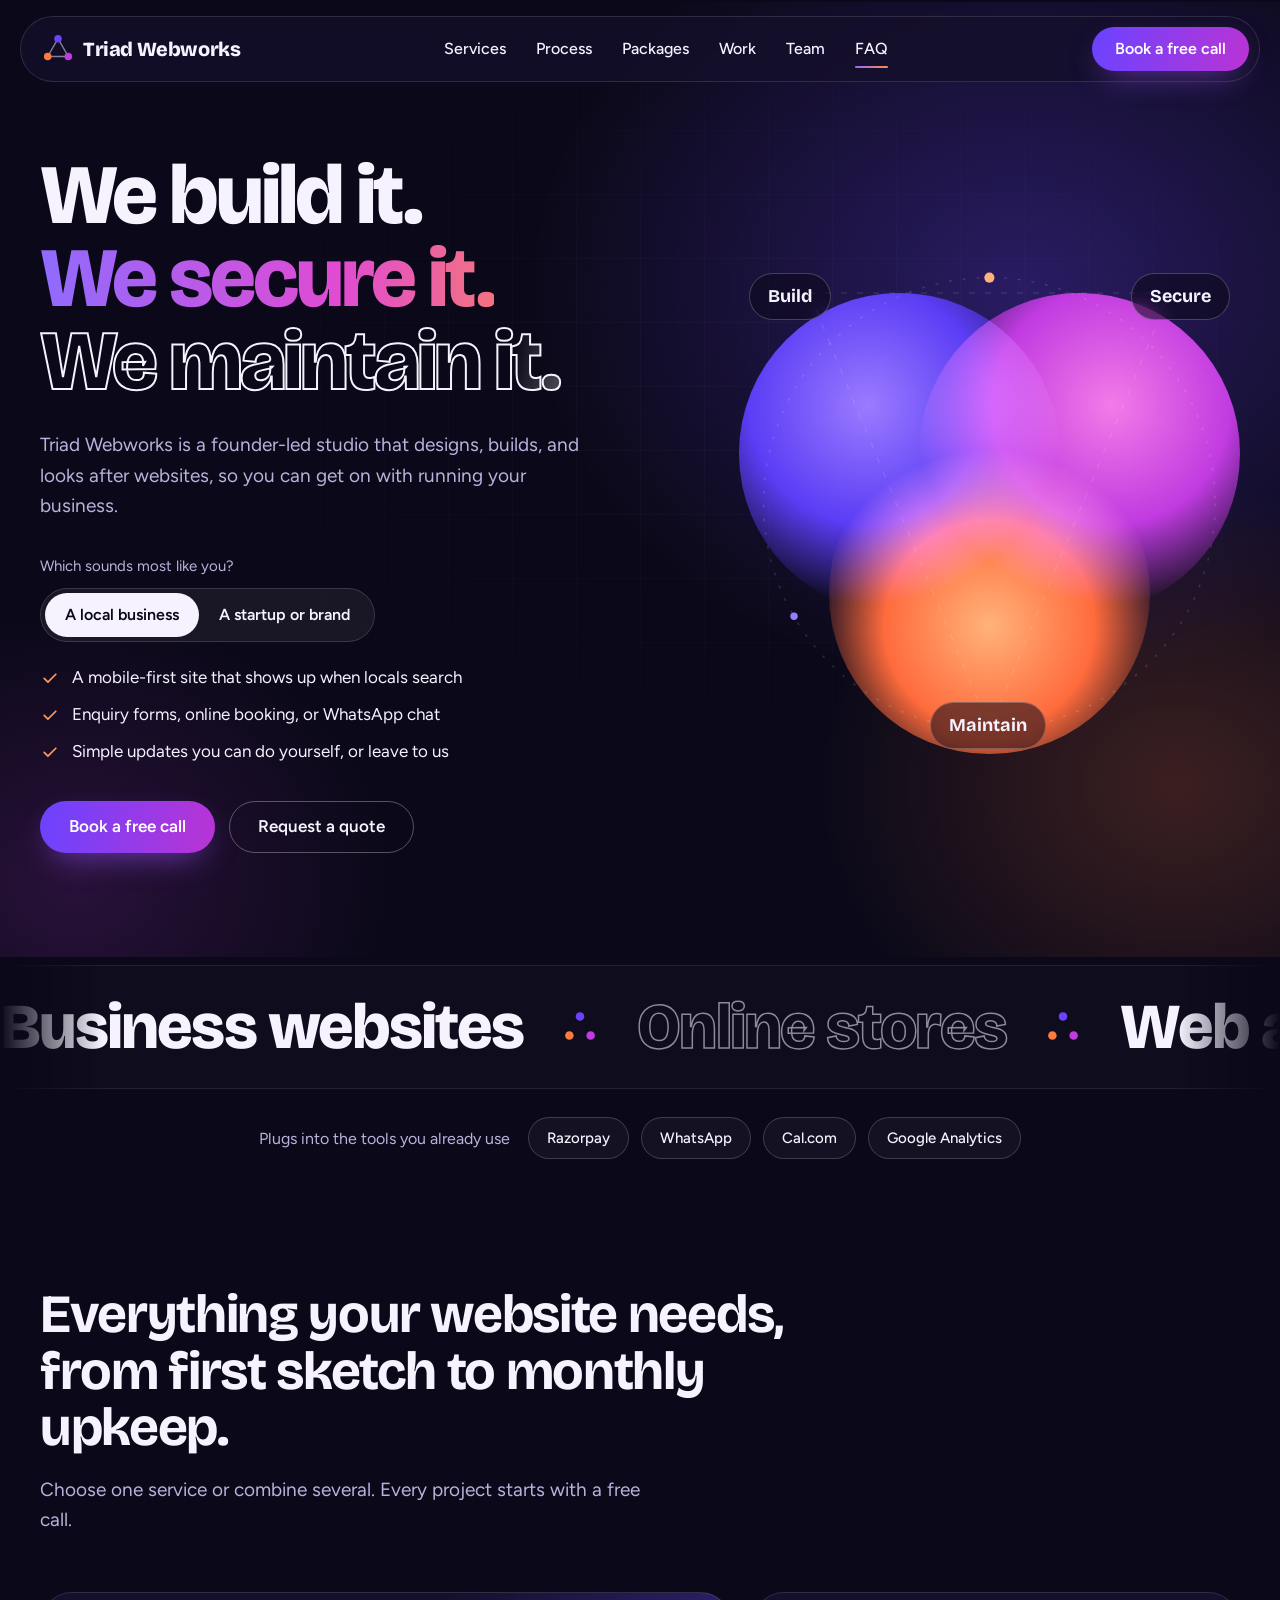
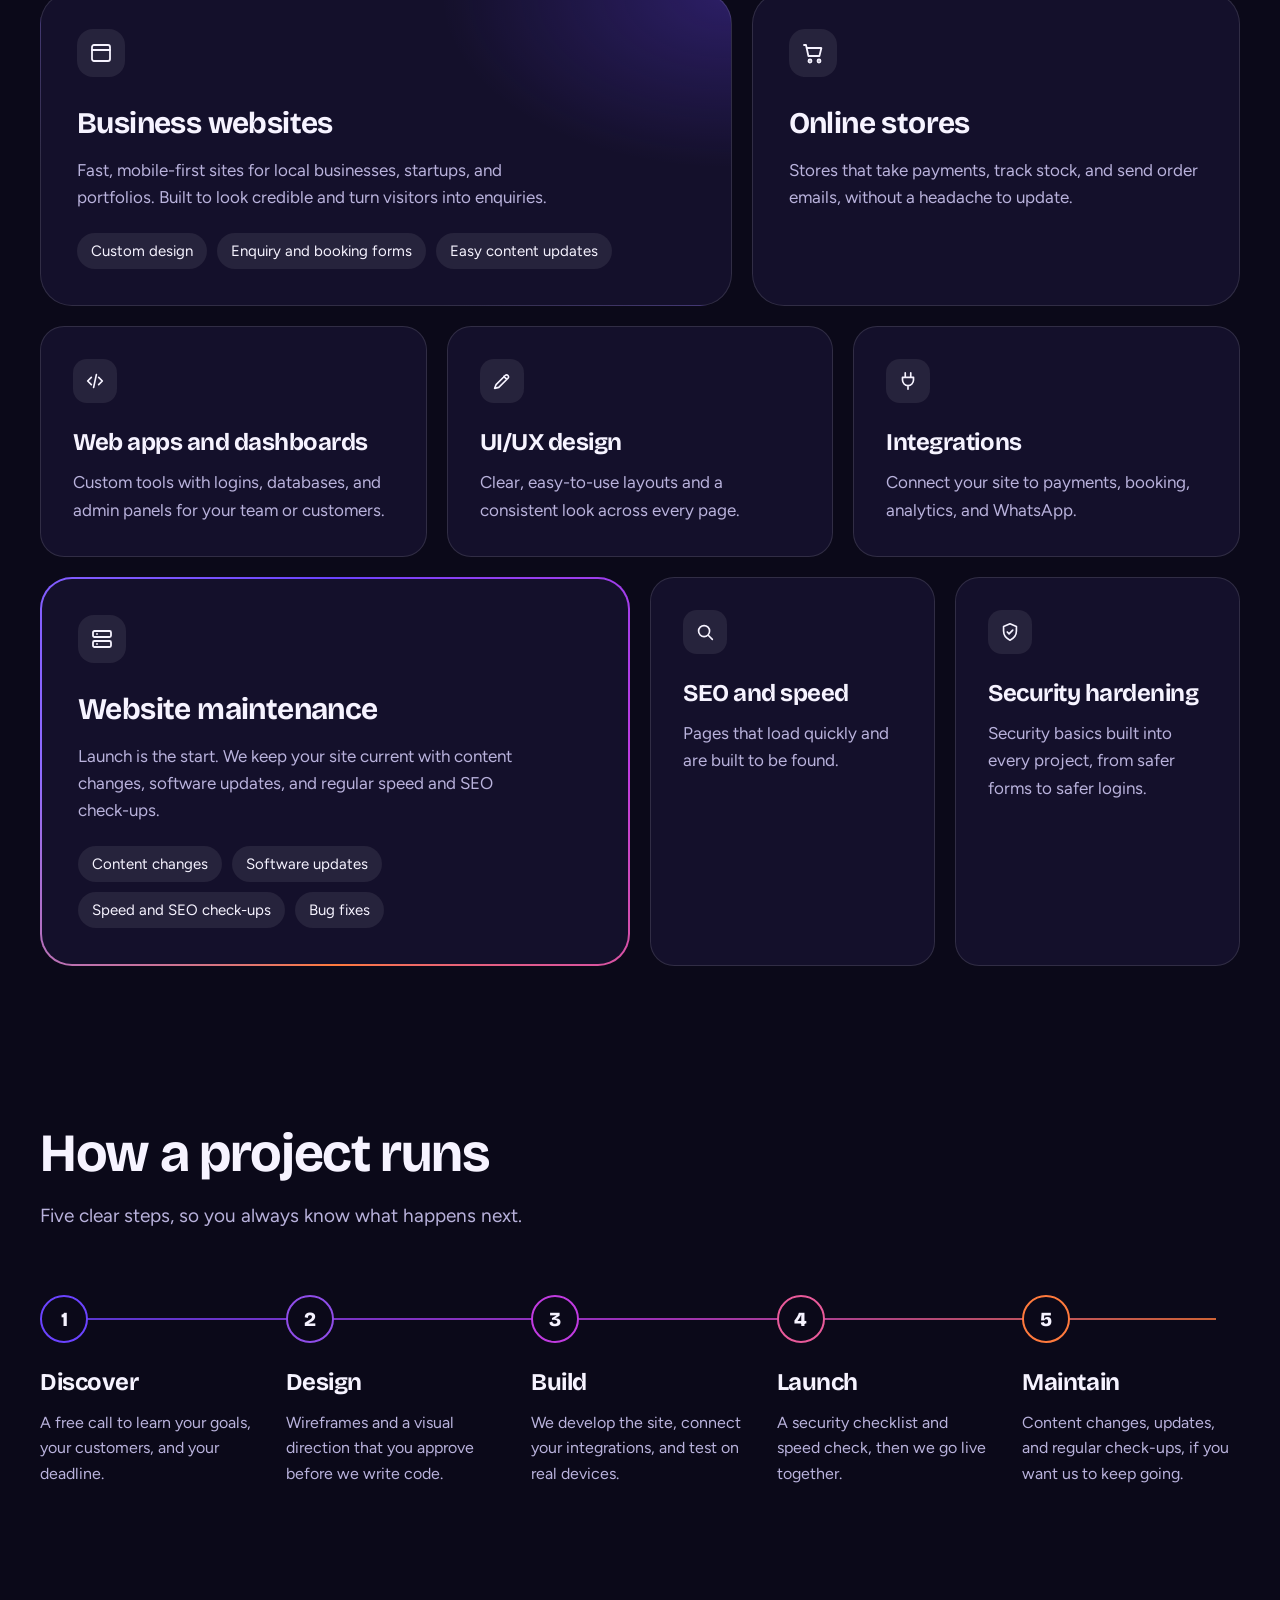
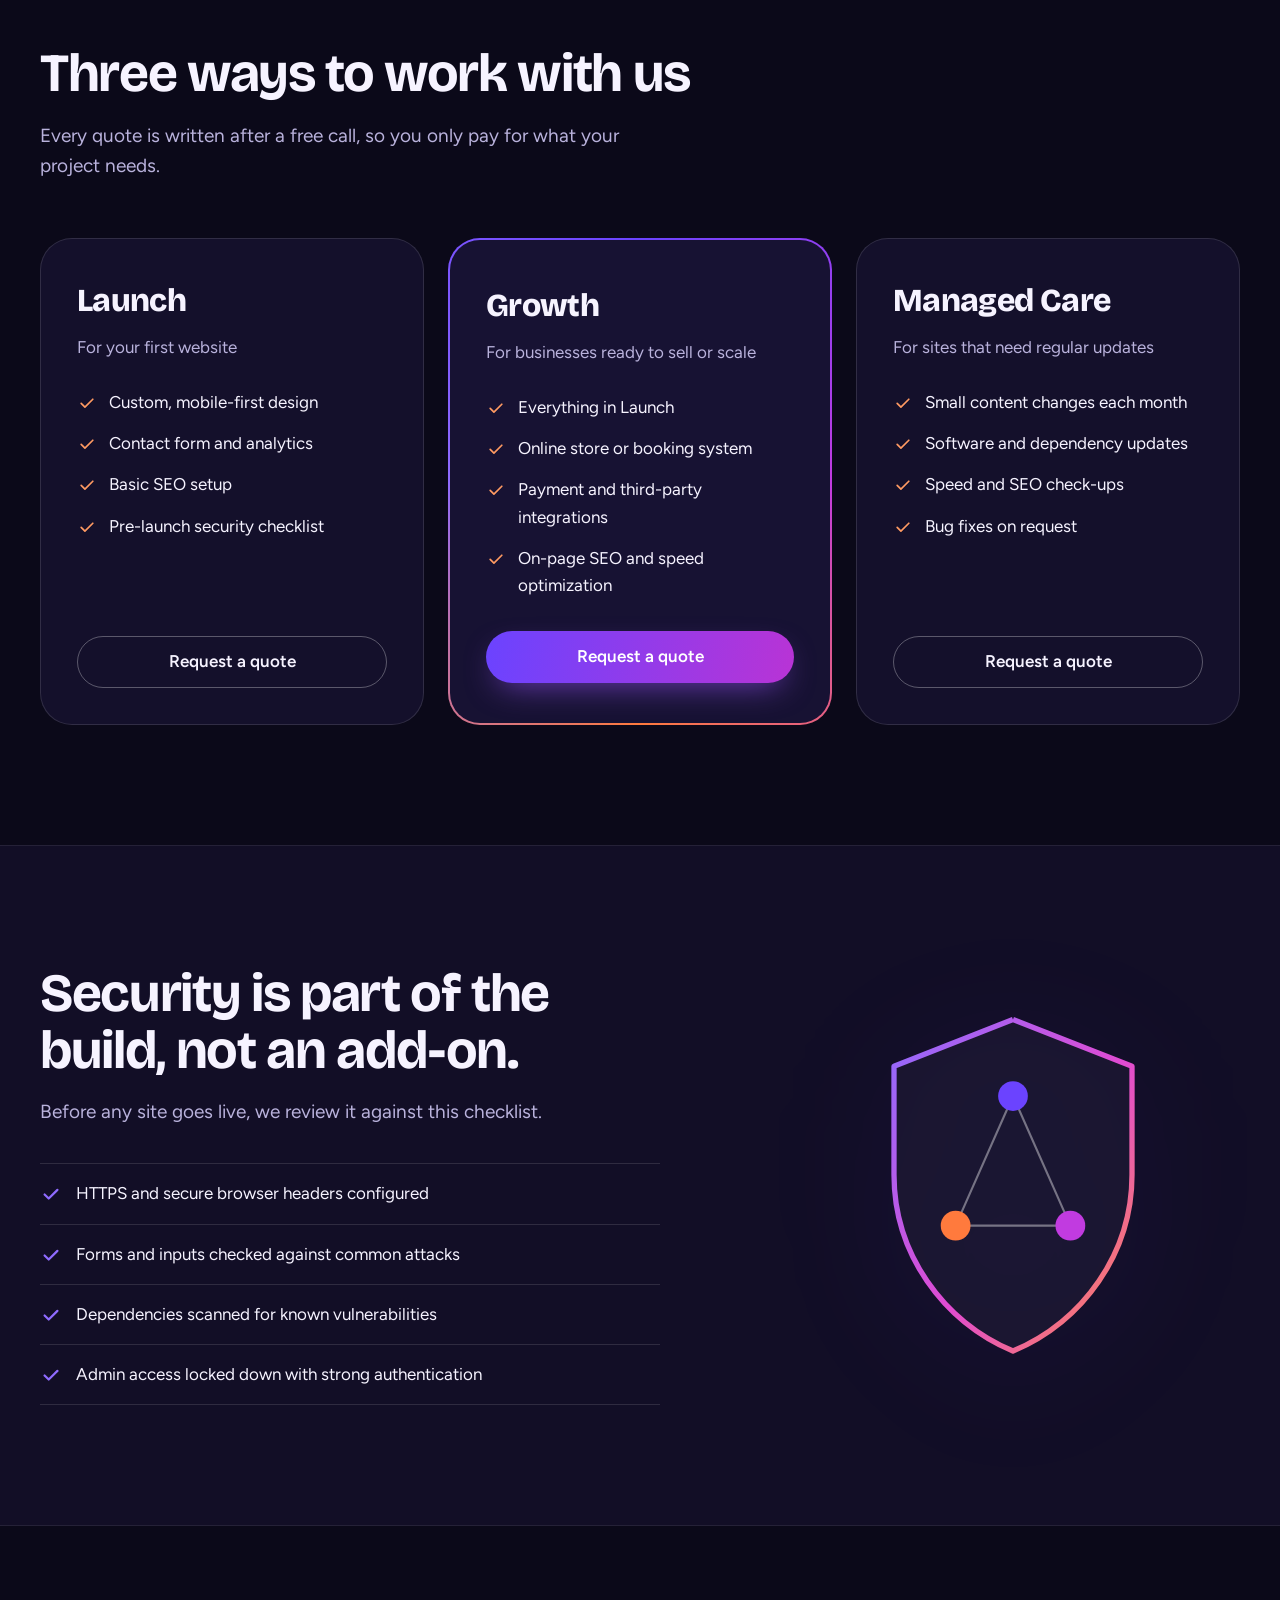
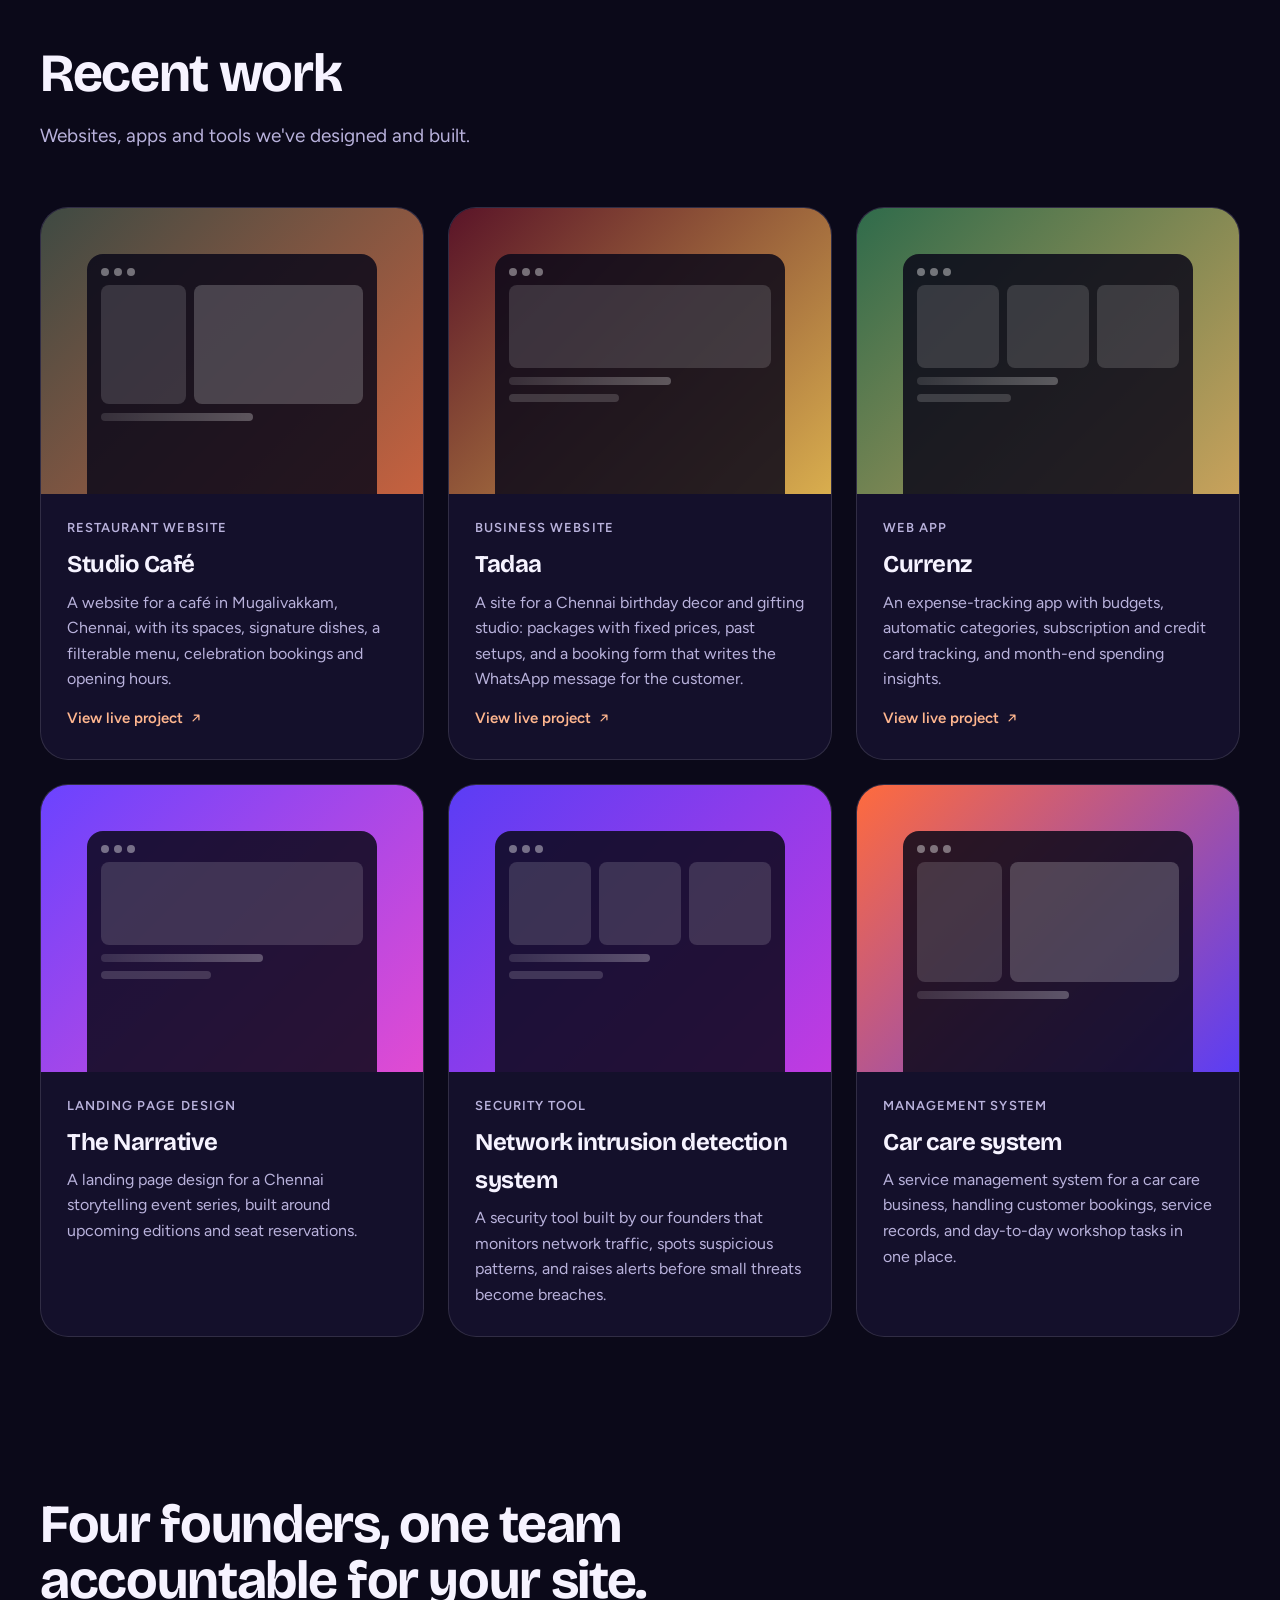
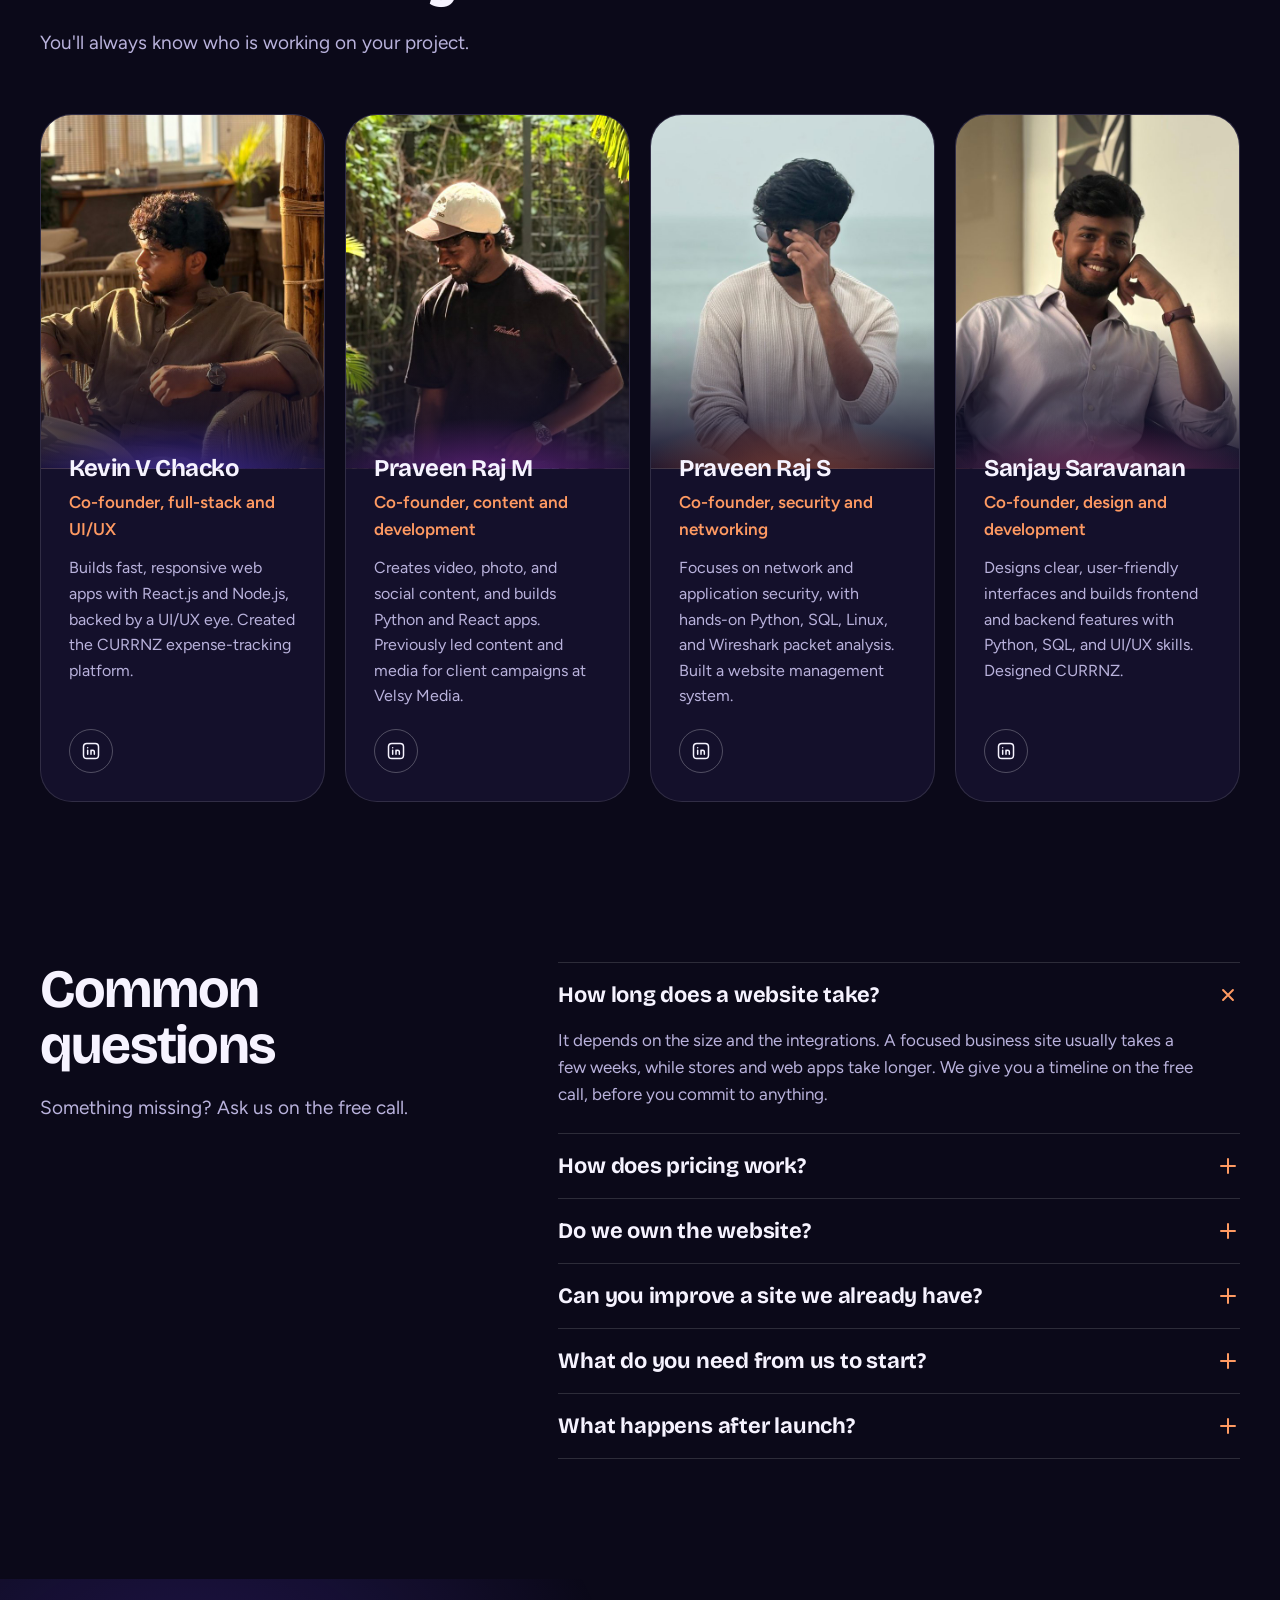
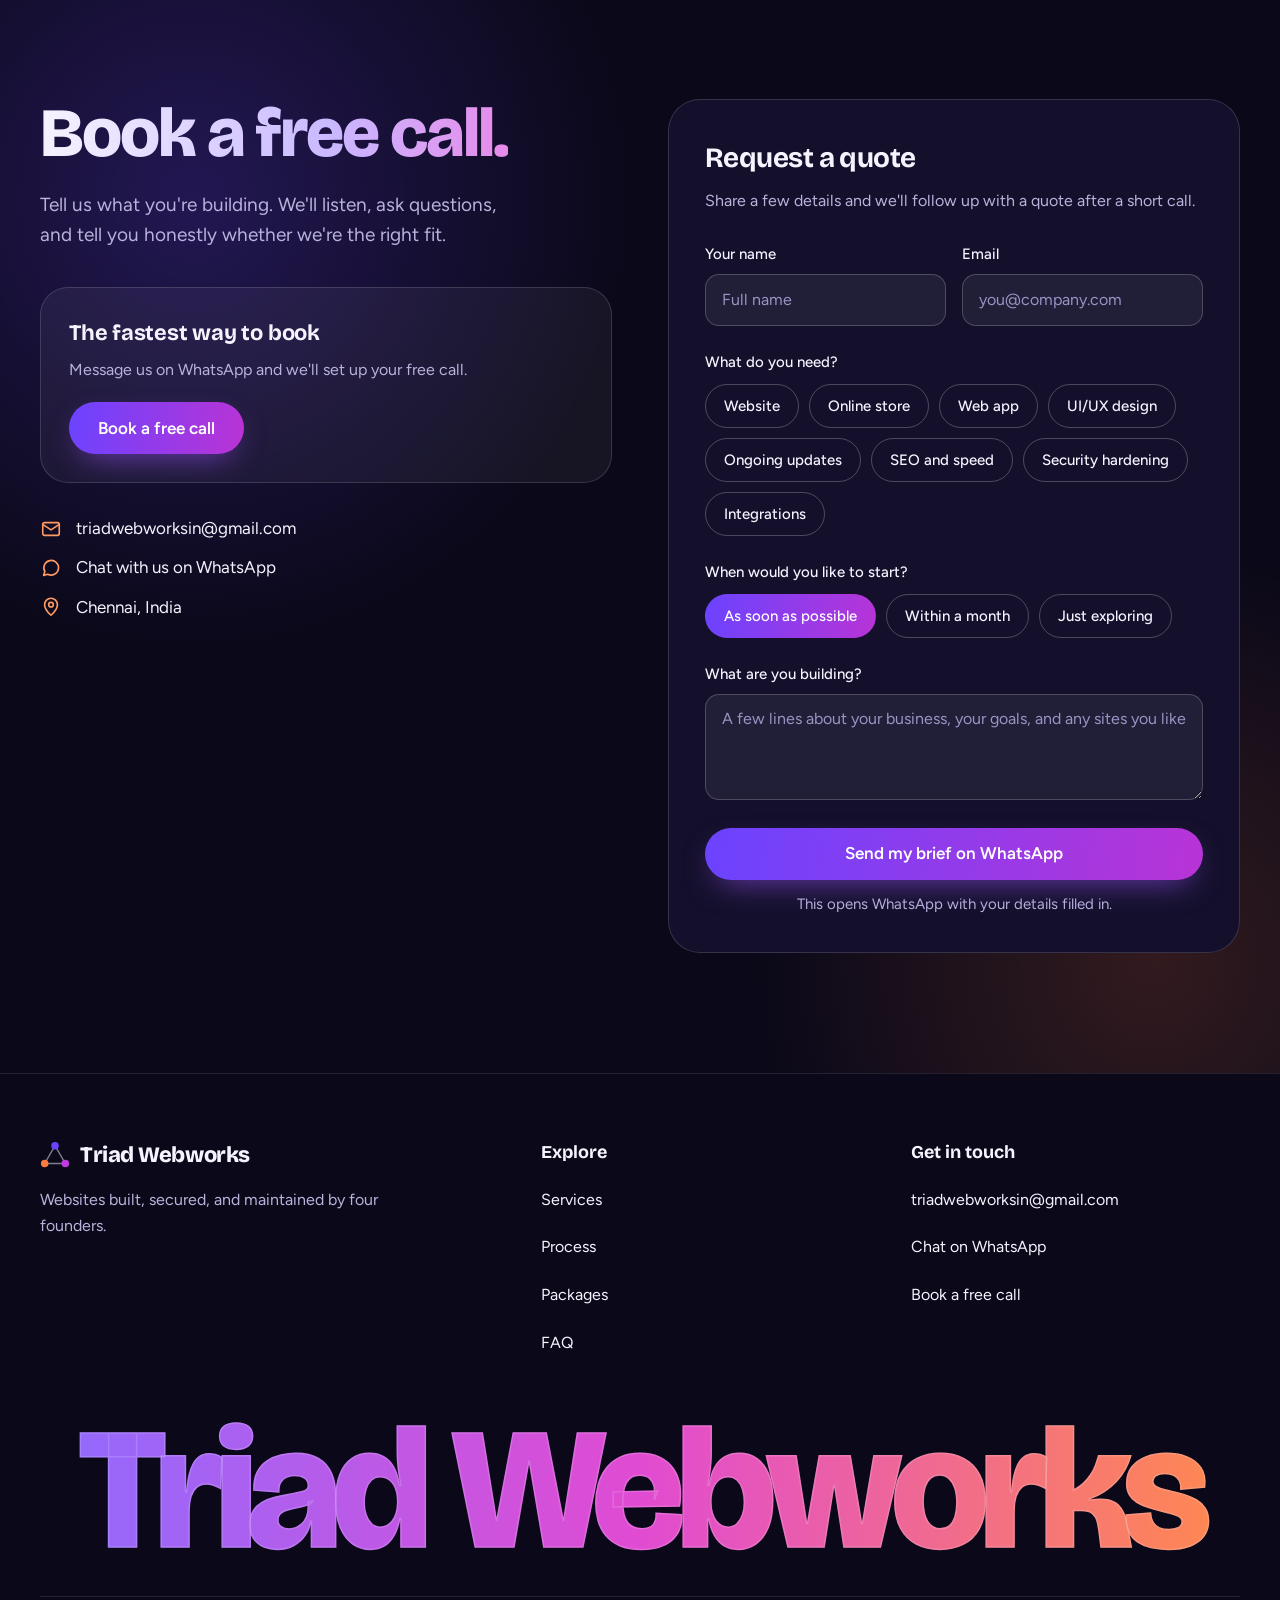
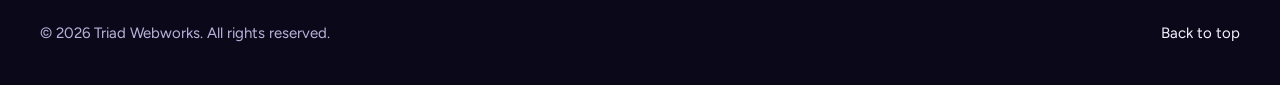
==== commit da5bd5e6: "Update Recent work with Studio Café, Tadaa, Currenz and The Narrative" ====
--- a/index.html
+++ b/index.html
@@ -342,54 +342,98 @@
 <section id="work" class="sec rv-sec">
   <div class="wrap">
     <h2 class="display rv" style="--i:0;font-weight:700;font-size:clamp(32px,4.2vw,58px);line-height:1.05;letter-spacing:-0.025em;max-width:700px;">Recent work</h2>
-    <p class="rv" style="--i:1;margin-top:18px;max-width:620px;font-size:19px;color:#B9B2DC;">Projects we've built.</p>
+    <p class="rv" style="--i:1;margin-top:18px;max-width:620px;font-size:19px;color:#B9B2DC;">Websites, apps and tools we've designed and built.</p>
 
     <div class="cols-3" style="margin-top:56px;display:grid;grid-template-columns:repeat(3, minmax(0, 1fr));gap:24px;">
-
-      <div class="work-card rv spot tilt" style="--i:2;border-radius:28px;overflow:hidden;background:#14102B;border:1px solid rgba(255,255,255,0.12);">
+      <a class="work-card rv spot tilt" href="https://claude.ai/artifact/3cTSydJ16n2AiStTXoUyeD" target="_blank" rel="noopener" aria-label="Studio Café, opens the live project in a new tab" style="--i:2;display:block;border-radius:28px;overflow:hidden;background:#14102B;border:1px solid rgba(255,255,255,0.12);color:#F6F3FF;">
+        <div class="work-thumb" style="position:relative;overflow:hidden;aspect-ratio:4/3;background:linear-gradient(135deg,#3E4A43,#C6613F);">
+          <div class="work-mock" style="position:absolute;left:12%;right:12%;top:16%;bottom:-6%;border-radius:16px 16px 0 0;background:rgba(11,9,25,0.85);padding:14px;display:flex;flex-direction:column;gap:9px;">
+            <div style="display:flex;gap:5px;"><span style="width:8px;height:8px;border-radius:50%;background:rgba(255,255,255,0.4);"></span><span style="width:8px;height:8px;border-radius:50%;background:rgba(255,255,255,0.4);"></span><span style="width:8px;height:8px;border-radius:50%;background:rgba(255,255,255,0.4);"></span></div>
+            <div style="display:grid;grid-template-columns:minmax(0,1fr) minmax(0,2fr);gap:8px;height:52%;"><div style="border-radius:8px;background:rgba(255,255,255,0.14);"></div><div style="border-radius:8px;background:rgba(255,255,255,0.2);"></div></div><div class="skel" style="height:8px;width:58%;border-radius:4px;background:rgba(255,255,255,0.24);"></div>
+          </div>
+        </div>
+        <div style="padding:24px 26px 28px;">
+          <div style="font-size:13px;font-weight:600;letter-spacing:.08em;text-transform:uppercase;color:#B9B2DC;">Restaurant website</div>
+          <h3 class="display" style="margin-top:6px;font-weight:700;font-size:24px;letter-spacing:-0.02em;">Studio Café</h3>
+          <p style="margin-top:6px;color:#B9B2DC;font-size:16px;">A website for a café in Mugalivakkam, Chennai, with its spaces, signature dishes, a filterable menu, celebration bookings and opening hours.</p>
+          <span style="display:inline-flex;align-items:center;gap:6px;margin-top:14px;font-size:15px;font-weight:600;color:#FFB68F;">View live project<svg width="14" height="14" viewBox="0 0 24 24" fill="none" stroke="currentColor" stroke-width="2.2" stroke-linecap="round" stroke-linejoin="round" aria-hidden="true"><path d="M7 17L17 7M9 7h8v8"></path></svg></span>
+        </div>
+      </a>
+
+      <a class="work-card rv spot tilt" href="https://claude.ai/artifact/LCyCktcvjcjqnbDjaF6KiD" target="_blank" rel="noopener" aria-label="Tadaa, opens the live project in a new tab" style="--i:3;display:block;border-radius:28px;overflow:hidden;background:#14102B;border:1px solid rgba(255,255,255,0.12);color:#F6F3FF;">
+        <div class="work-thumb" style="position:relative;overflow:hidden;aspect-ratio:4/3;background:linear-gradient(135deg,#5A1428,#D9AE4E);">
+          <div class="work-mock" style="position:absolute;left:12%;right:12%;top:16%;bottom:-6%;border-radius:16px 16px 0 0;background:rgba(11,9,25,0.85);padding:14px;display:flex;flex-direction:column;gap:9px;">
+            <div style="display:flex;gap:5px;"><span style="width:8px;height:8px;border-radius:50%;background:rgba(255,255,255,0.4);"></span><span style="width:8px;height:8px;border-radius:50%;background:rgba(255,255,255,0.4);"></span><span style="width:8px;height:8px;border-radius:50%;background:rgba(255,255,255,0.4);"></span></div>
+            <div style="height:36%;border-radius:8px;background:rgba(255,255,255,0.14);"></div><div class="skel" style="height:8px;width:62%;border-radius:4px;background:rgba(255,255,255,0.24);"></div><div style="height:8px;width:42%;border-radius:4px;background:rgba(255,255,255,0.16);"></div>
+          </div>
+        </div>
+        <div style="padding:24px 26px 28px;">
+          <div style="font-size:13px;font-weight:600;letter-spacing:.08em;text-transform:uppercase;color:#B9B2DC;">Business website</div>
+          <h3 class="display" style="margin-top:6px;font-weight:700;font-size:24px;letter-spacing:-0.02em;">Tadaa</h3>
+          <p style="margin-top:6px;color:#B9B2DC;font-size:16px;">A site for a Chennai birthday decor and gifting studio: packages with fixed prices, past setups, and a booking form that writes the WhatsApp message for the customer.</p>
+          <span style="display:inline-flex;align-items:center;gap:6px;margin-top:14px;font-size:15px;font-weight:600;color:#FFB68F;">View live project<svg width="14" height="14" viewBox="0 0 24 24" fill="none" stroke="currentColor" stroke-width="2.2" stroke-linecap="round" stroke-linejoin="round" aria-hidden="true"><path d="M7 17L17 7M9 7h8v8"></path></svg></span>
+        </div>
+      </a>
+
+      <a class="work-card rv spot tilt" href="https://claude.ai/artifact/8XctDyFrNPawTHWjA2Ypc3" target="_blank" rel="noopener" aria-label="Currenz, opens the live project in a new tab" style="--i:4;display:block;border-radius:28px;overflow:hidden;background:#14102B;border:1px solid rgba(255,255,255,0.12);color:#F6F3FF;">
+        <div class="work-thumb" style="position:relative;overflow:hidden;aspect-ratio:4/3;background:linear-gradient(135deg,#2F6B4B,#C9A25B);">
+          <div class="work-mock" style="position:absolute;left:12%;right:12%;top:16%;bottom:-6%;border-radius:16px 16px 0 0;background:rgba(11,9,25,0.85);padding:14px;display:flex;flex-direction:column;gap:9px;">
+            <div style="display:flex;gap:5px;"><span style="width:8px;height:8px;border-radius:50%;background:rgba(255,255,255,0.4);"></span><span style="width:8px;height:8px;border-radius:50%;background:rgba(255,255,255,0.4);"></span><span style="width:8px;height:8px;border-radius:50%;background:rgba(255,255,255,0.4);"></span></div>
+            <div style="display:grid;grid-template-columns:repeat(3, minmax(0, 1fr));gap:8px;height:36%;"><div style="border-radius:8px;background:rgba(255,255,255,0.14);"></div><div style="border-radius:8px;background:rgba(255,255,255,0.14);"></div><div style="border-radius:8px;background:rgba(255,255,255,0.14);"></div></div><div class="skel" style="height:8px;width:54%;border-radius:4px;background:rgba(255,255,255,0.24);"></div><div style="height:8px;width:36%;border-radius:4px;background:rgba(255,255,255,0.16);"></div>
+          </div>
+        </div>
+        <div style="padding:24px 26px 28px;">
+          <div style="font-size:13px;font-weight:600;letter-spacing:.08em;text-transform:uppercase;color:#B9B2DC;">Web app</div>
+          <h3 class="display" style="margin-top:6px;font-weight:700;font-size:24px;letter-spacing:-0.02em;">Currenz</h3>
+          <p style="margin-top:6px;color:#B9B2DC;font-size:16px;">An expense-tracking app with budgets, automatic categories, subscription and credit card tracking, and month-end spending insights.</p>
+          <span style="display:inline-flex;align-items:center;gap:6px;margin-top:14px;font-size:15px;font-weight:600;color:#FFB68F;">View live project<svg width="14" height="14" viewBox="0 0 24 24" fill="none" stroke="currentColor" stroke-width="2.2" stroke-linecap="round" stroke-linejoin="round" aria-hidden="true"><path d="M7 17L17 7M9 7h8v8"></path></svg></span>
+        </div>
+      </a>
+
+      <div class="work-card rv spot tilt" style="--i:2;display:block;border-radius:28px;overflow:hidden;background:#14102B;border:1px solid rgba(255,255,255,0.12);color:#F6F3FF;">
+        <div class="work-thumb" style="position:relative;overflow:hidden;aspect-ratio:4/3;background:linear-gradient(135deg,#6B43FF,#E14BD2);">
+          <div class="work-mock" style="position:absolute;left:12%;right:12%;top:16%;bottom:-6%;border-radius:16px 16px 0 0;background:rgba(11,9,25,0.85);padding:14px;display:flex;flex-direction:column;gap:9px;">
+            <div style="display:flex;gap:5px;"><span style="width:8px;height:8px;border-radius:50%;background:rgba(255,255,255,0.4);"></span><span style="width:8px;height:8px;border-radius:50%;background:rgba(255,255,255,0.4);"></span><span style="width:8px;height:8px;border-radius:50%;background:rgba(255,255,255,0.4);"></span></div>
+            <div style="height:36%;border-radius:8px;background:rgba(255,255,255,0.14);"></div><div class="skel" style="height:8px;width:62%;border-radius:4px;background:rgba(255,255,255,0.24);"></div><div style="height:8px;width:42%;border-radius:4px;background:rgba(255,255,255,0.16);"></div>
+          </div>
+        </div>
+        <div style="padding:24px 26px 28px;">
+          <div style="font-size:13px;font-weight:600;letter-spacing:.08em;text-transform:uppercase;color:#B9B2DC;">Landing page design</div>
+          <h3 class="display" style="margin-top:6px;font-weight:700;font-size:24px;letter-spacing:-0.02em;">The Narrative</h3>
+          <p style="margin-top:6px;color:#B9B2DC;font-size:16px;">A landing page design for a Chennai storytelling event series, built around upcoming editions and seat reservations.</p>
+          
+        </div>
+      </div>
+
+      <div class="work-card rv spot tilt" style="--i:3;display:block;border-radius:28px;overflow:hidden;background:#14102B;border:1px solid rgba(255,255,255,0.12);color:#F6F3FF;">
         <div class="work-thumb" style="position:relative;overflow:hidden;aspect-ratio:4/3;background:linear-gradient(135deg,#5B3DF5,#C13BE0);">
           <div class="work-mock" style="position:absolute;left:12%;right:12%;top:16%;bottom:-6%;border-radius:16px 16px 0 0;background:rgba(11,9,25,0.85);padding:14px;display:flex;flex-direction:column;gap:9px;">
             <div style="display:flex;gap:5px;"><span style="width:8px;height:8px;border-radius:50%;background:rgba(255,255,255,0.4);"></span><span style="width:8px;height:8px;border-radius:50%;background:rgba(255,255,255,0.4);"></span><span style="width:8px;height:8px;border-radius:50%;background:rgba(255,255,255,0.4);"></span></div>
-            <div style="height:36%;border-radius:8px;background:rgba(255,255,255,0.14);"></div>
-            <div class="skel" style="height:8px;width:62%;border-radius:4px;background:rgba(255,255,255,0.24);"></div>
-            <div style="height:8px;width:42%;border-radius:4px;background:rgba(255,255,255,0.16);"></div>
+            <div style="display:grid;grid-template-columns:repeat(3, minmax(0, 1fr));gap:8px;height:36%;"><div style="border-radius:8px;background:rgba(255,255,255,0.14);"></div><div style="border-radius:8px;background:rgba(255,255,255,0.14);"></div><div style="border-radius:8px;background:rgba(255,255,255,0.14);"></div></div><div class="skel" style="height:8px;width:54%;border-radius:4px;background:rgba(255,255,255,0.24);"></div><div style="height:8px;width:36%;border-radius:4px;background:rgba(255,255,255,0.16);"></div>
           </div>
         </div>
         <div style="padding:24px 26px 28px;">
-          <h3 class="display" style="font-weight:700;font-size:24px;letter-spacing:-0.02em;">CURRNZ</h3>
-          <p style="margin-top:6px;color:#B9B2DC;font-size:16px;">A responsive expense-tracking web app built by our founders, with real-time updates and a clean, easy interface.</p>
-        </div>
-      </div>
-
-      <div class="work-card rv spot tilt" style="--i:3;border-radius:28px;overflow:hidden;background:#14102B;border:1px solid rgba(255,255,255,0.12);">
-        <div class="work-thumb" style="position:relative;overflow:hidden;aspect-ratio:4/3;background:linear-gradient(135deg,#C13BE0,#FF6B3D);">
-          <div class="work-mock" style="position:absolute;left:12%;right:12%;top:16%;bottom:-6%;border-radius:16px 16px 0 0;background:rgba(11,9,25,0.85);padding:14px;display:flex;flex-direction:column;gap:9px;">
-            <div style="display:flex;gap:5px;"><span style="width:8px;height:8px;border-radius:50%;background:rgba(255,255,255,0.4);"></span><span style="width:8px;height:8px;border-radius:50%;background:rgba(255,255,255,0.4);"></span><span style="width:8px;height:8px;border-radius:50%;background:rgba(255,255,255,0.4);"></span></div>
-            <div style="display:grid;grid-template-columns:repeat(3, minmax(0, 1fr));gap:8px;height:36%;"><div style="border-radius:8px;background:rgba(255,255,255,0.14);"></div><div style="border-radius:8px;background:rgba(255,255,255,0.14);"></div><div style="border-radius:8px;background:rgba(255,255,255,0.14);"></div></div>
-            <div class="skel" style="height:8px;width:54%;border-radius:4px;background:rgba(255,255,255,0.24);"></div>
-            <div style="height:8px;width:36%;border-radius:4px;background:rgba(255,255,255,0.16);"></div>
-          </div>
-        </div>
-        <div style="padding:24px 26px 28px;">
-          <h3 class="display" style="font-weight:700;font-size:24px;letter-spacing:-0.02em;">Network intrusion detection system</h3>
+          <div style="font-size:13px;font-weight:600;letter-spacing:.08em;text-transform:uppercase;color:#B9B2DC;">Security tool</div>
+          <h3 class="display" style="margin-top:6px;font-weight:700;font-size:24px;letter-spacing:-0.02em;">Network intrusion detection system</h3>
           <p style="margin-top:6px;color:#B9B2DC;font-size:16px;">A security tool built by our founders that monitors network traffic, spots suspicious patterns, and raises alerts before small threats become breaches.</p>
-        </div>
-      </div>
-
-      <div class="work-card rv spot tilt" style="--i:4;border-radius:28px;overflow:hidden;background:#14102B;border:1px solid rgba(255,255,255,0.12);">
+          
+        </div>
+      </div>
+
+      <div class="work-card rv spot tilt" style="--i:4;display:block;border-radius:28px;overflow:hidden;background:#14102B;border:1px solid rgba(255,255,255,0.12);color:#F6F3FF;">
         <div class="work-thumb" style="position:relative;overflow:hidden;aspect-ratio:4/3;background:linear-gradient(135deg,#FF6B3D,#5B3DF5);">
           <div class="work-mock" style="position:absolute;left:12%;right:12%;top:16%;bottom:-6%;border-radius:16px 16px 0 0;background:rgba(11,9,25,0.85);padding:14px;display:flex;flex-direction:column;gap:9px;">
             <div style="display:flex;gap:5px;"><span style="width:8px;height:8px;border-radius:50%;background:rgba(255,255,255,0.4);"></span><span style="width:8px;height:8px;border-radius:50%;background:rgba(255,255,255,0.4);"></span><span style="width:8px;height:8px;border-radius:50%;background:rgba(255,255,255,0.4);"></span></div>
-            <div style="display:grid;grid-template-columns:minmax(0,1fr) minmax(0,2fr);gap:8px;height:52%;"><div style="border-radius:8px;background:rgba(255,255,255,0.14);"></div><div style="border-radius:8px;background:rgba(255,255,255,0.2);"></div></div>
-            <div class="skel" style="height:8px;width:58%;border-radius:4px;background:rgba(255,255,255,0.24);"></div>
+            <div style="display:grid;grid-template-columns:minmax(0,1fr) minmax(0,2fr);gap:8px;height:52%;"><div style="border-radius:8px;background:rgba(255,255,255,0.14);"></div><div style="border-radius:8px;background:rgba(255,255,255,0.2);"></div></div><div class="skel" style="height:8px;width:58%;border-radius:4px;background:rgba(255,255,255,0.24);"></div>
           </div>
         </div>
         <div style="padding:24px 26px 28px;">
-          <h3 class="display" style="font-weight:700;font-size:24px;letter-spacing:-0.02em;">Car care system</h3>
+          <div style="font-size:13px;font-weight:600;letter-spacing:.08em;text-transform:uppercase;color:#B9B2DC;">Management system</div>
+          <h3 class="display" style="margin-top:6px;font-weight:700;font-size:24px;letter-spacing:-0.02em;">Car care system</h3>
           <p style="margin-top:6px;color:#B9B2DC;font-size:16px;">A service management system for a car care business, handling customer bookings, service records, and day-to-day workshop tasks in one place.</p>
-        </div>
-      </div>
-
+          
+        </div>
+      </div>
     </div>
   </div>
 </section>
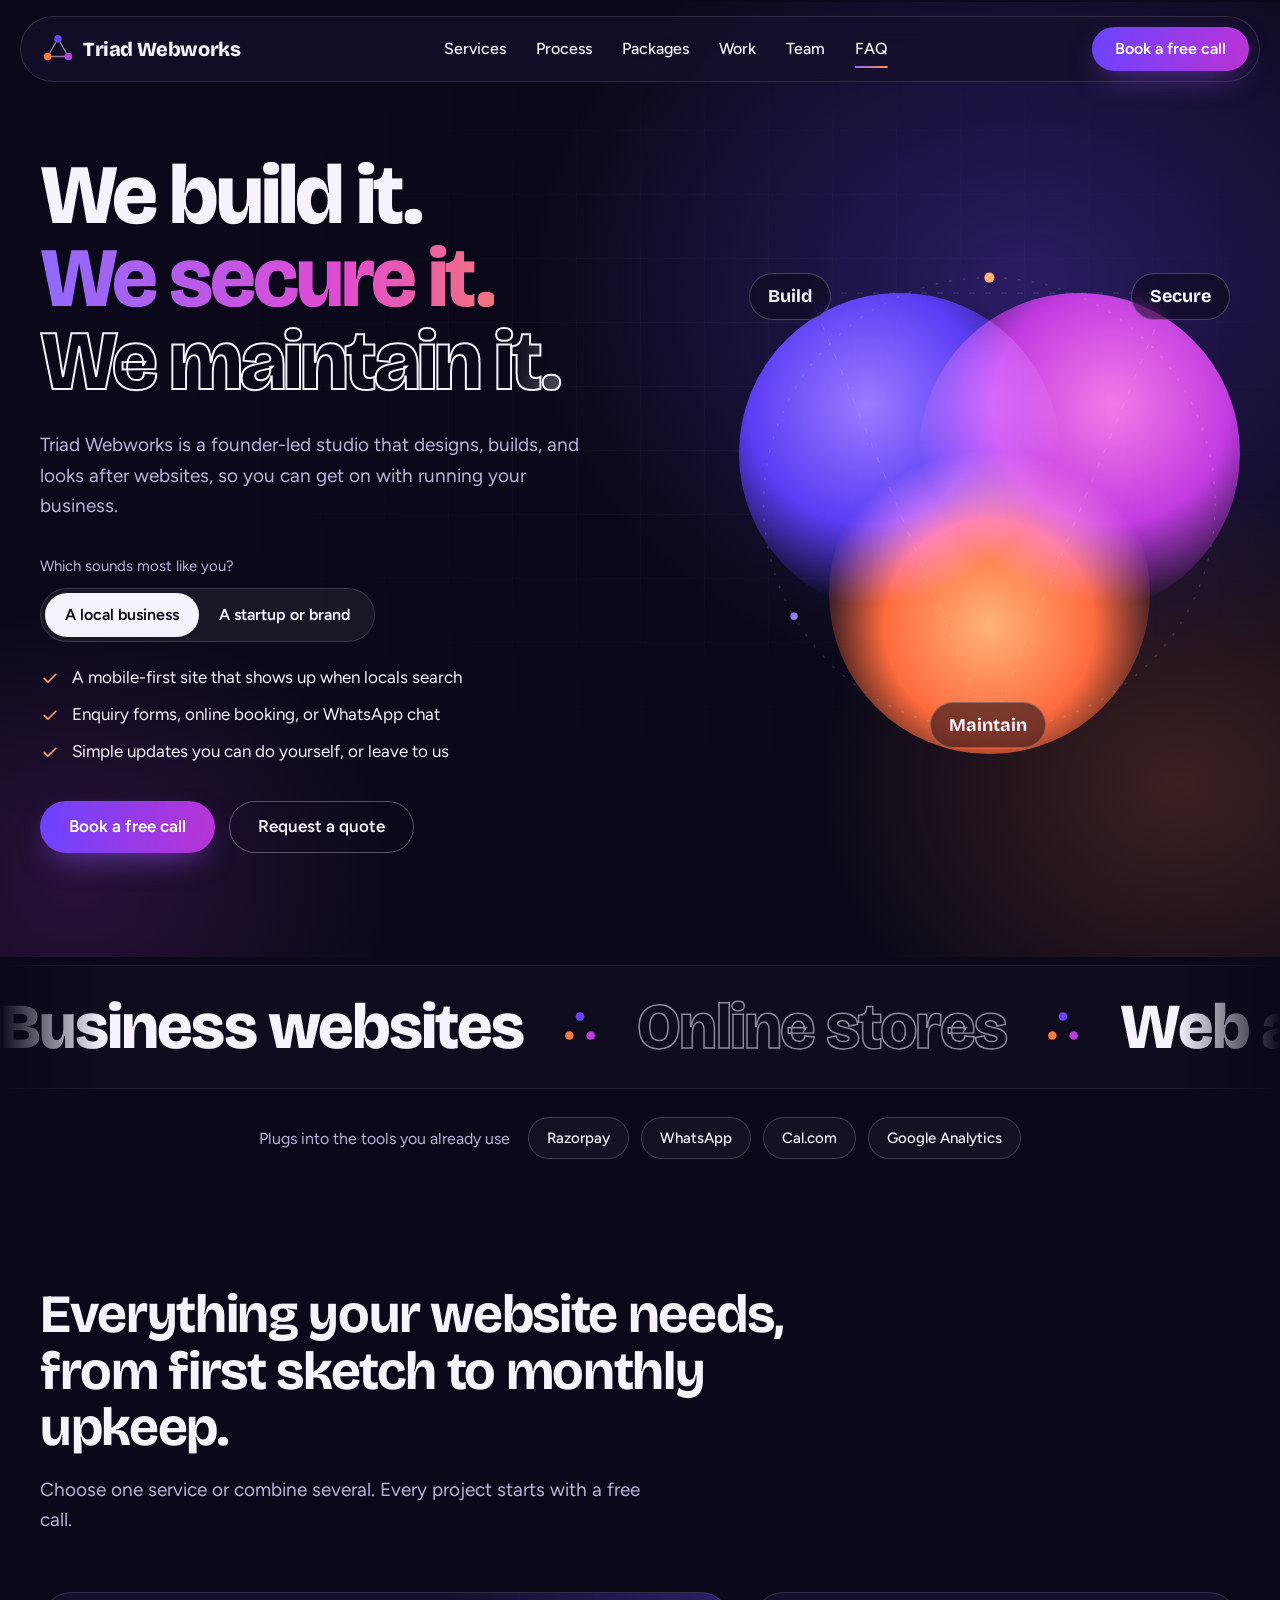
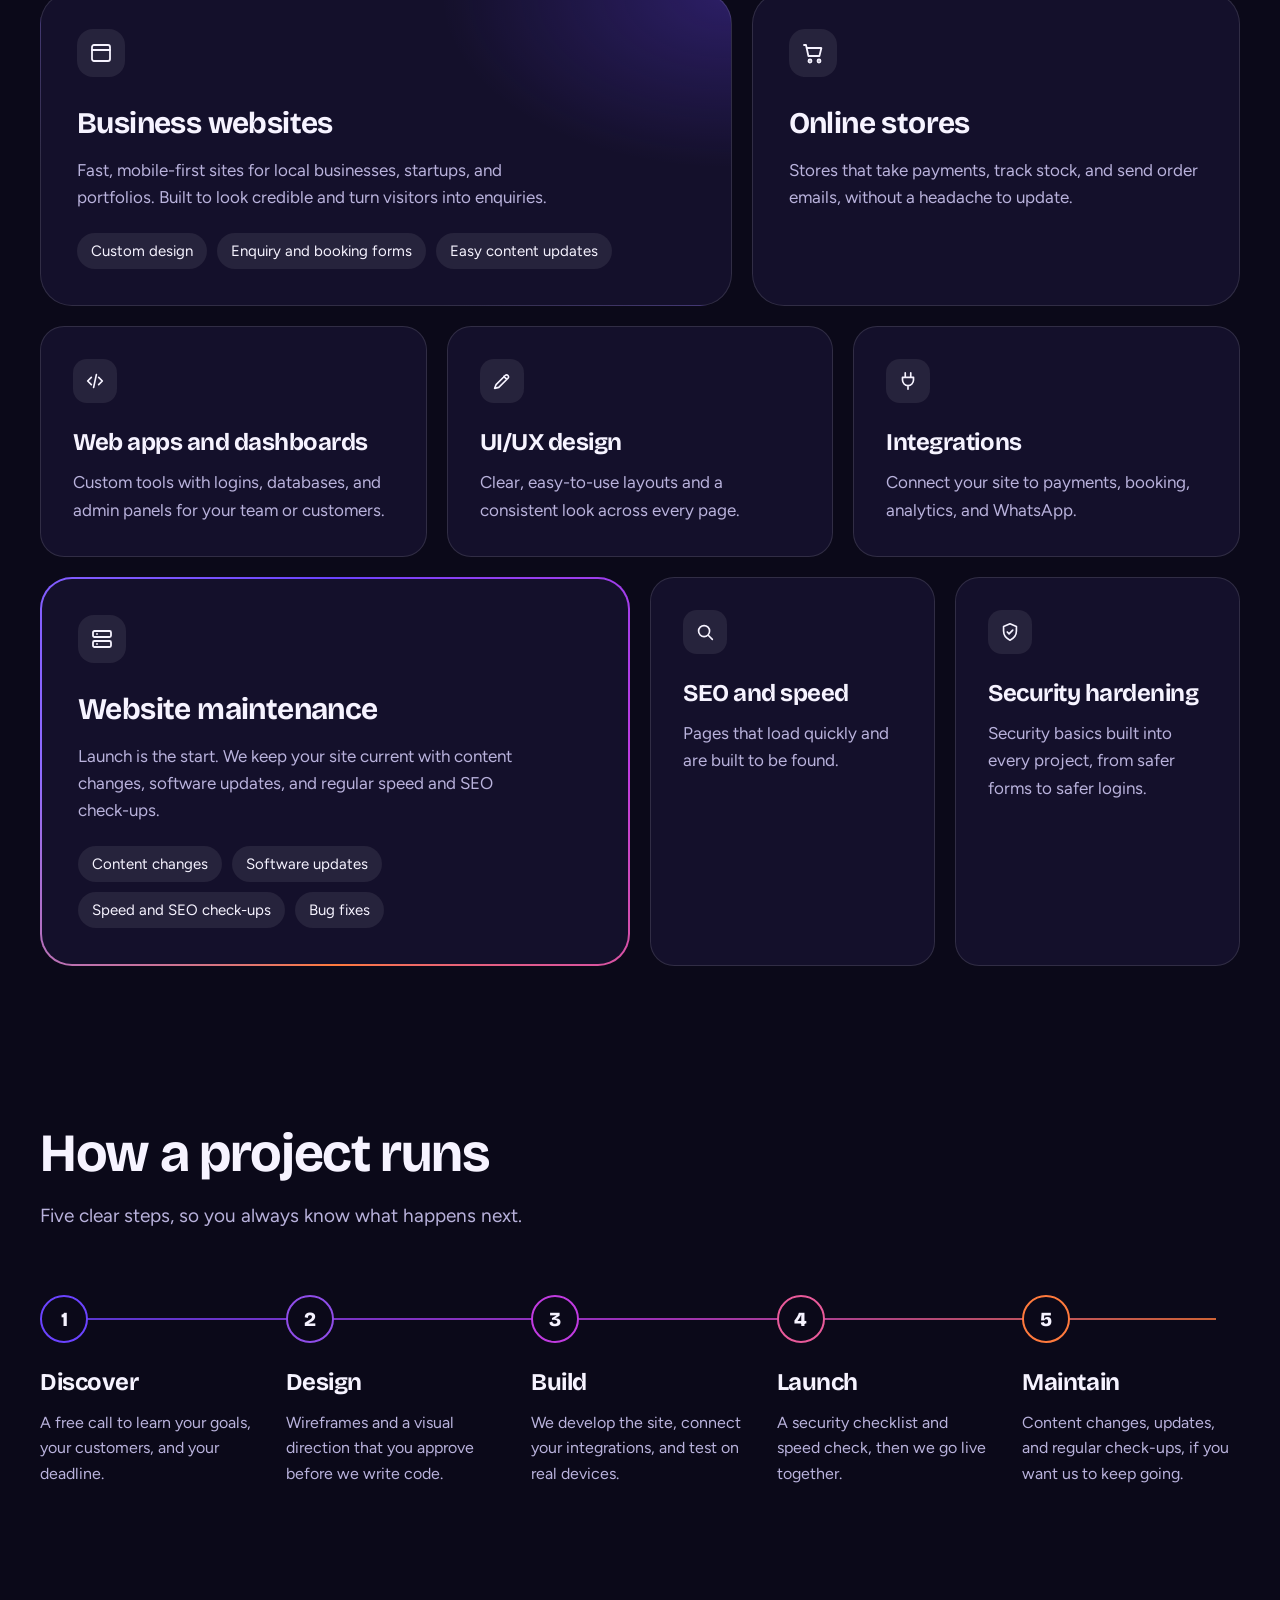
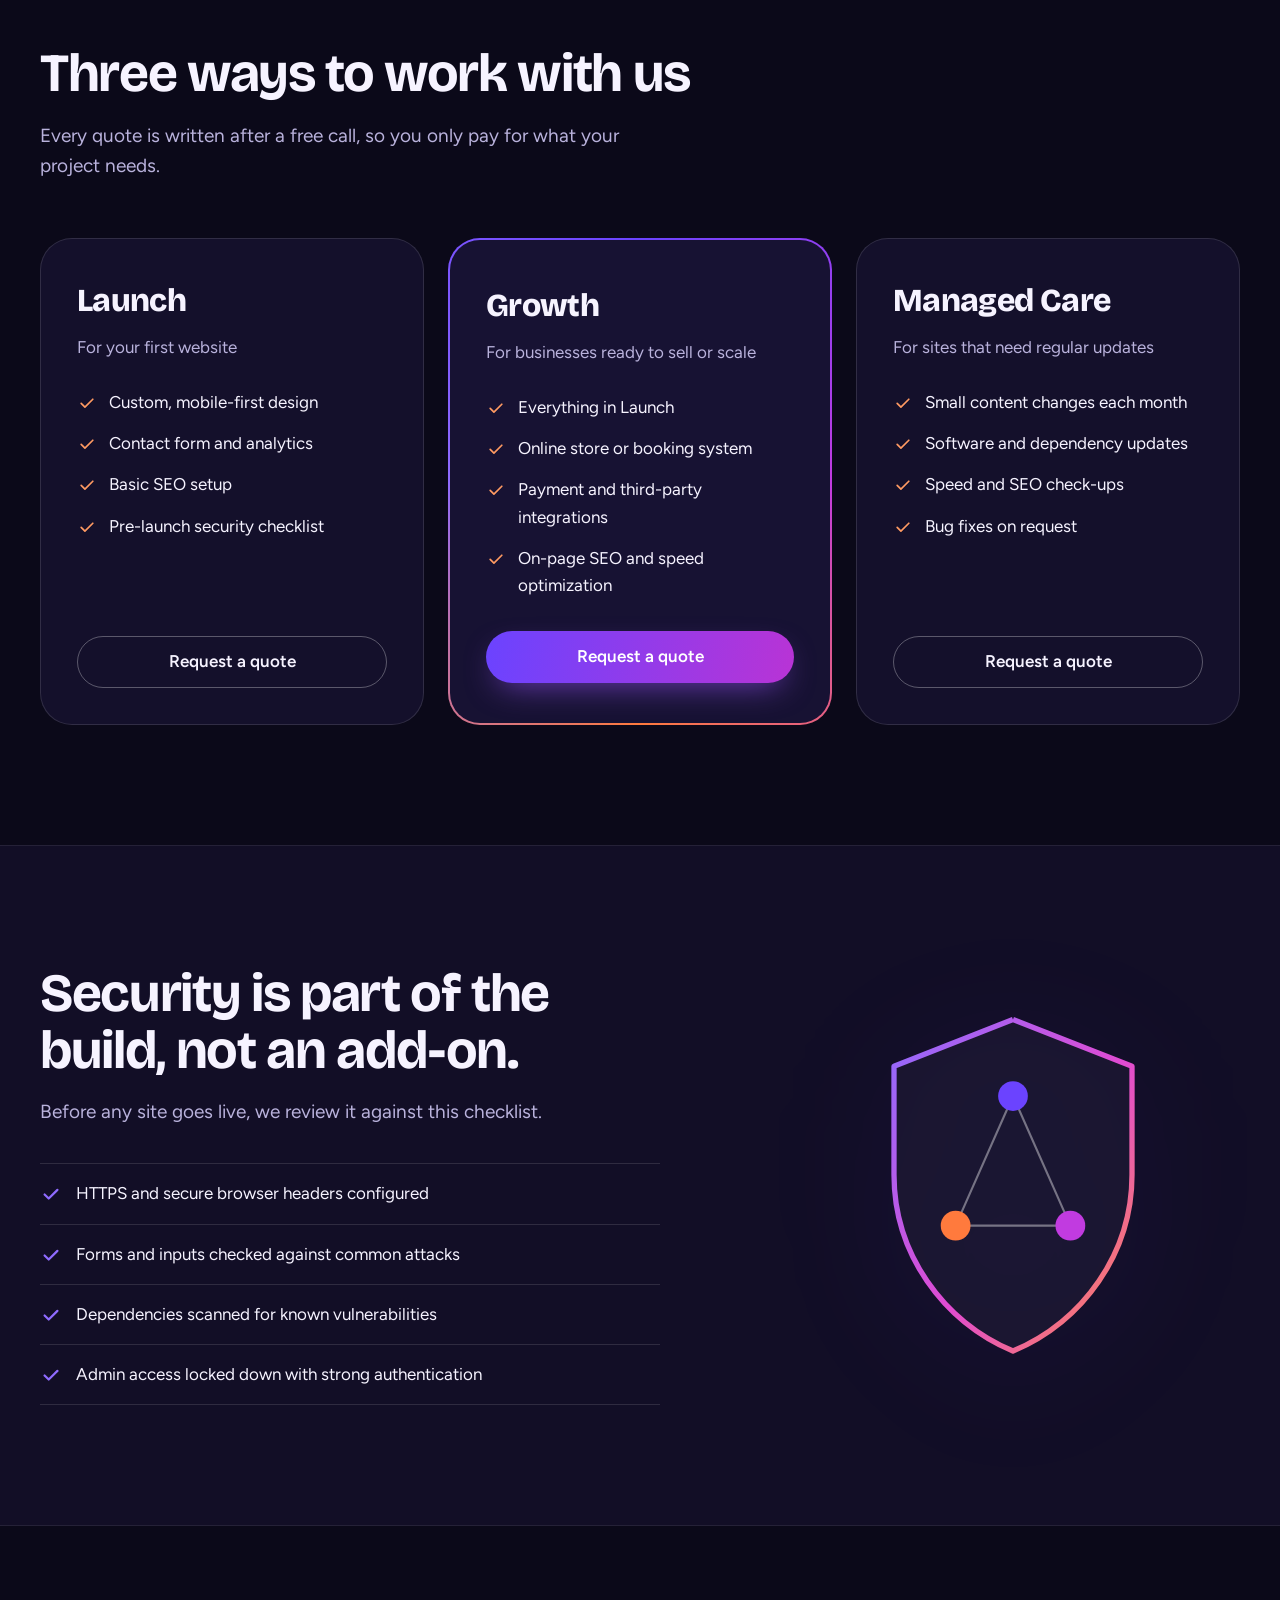
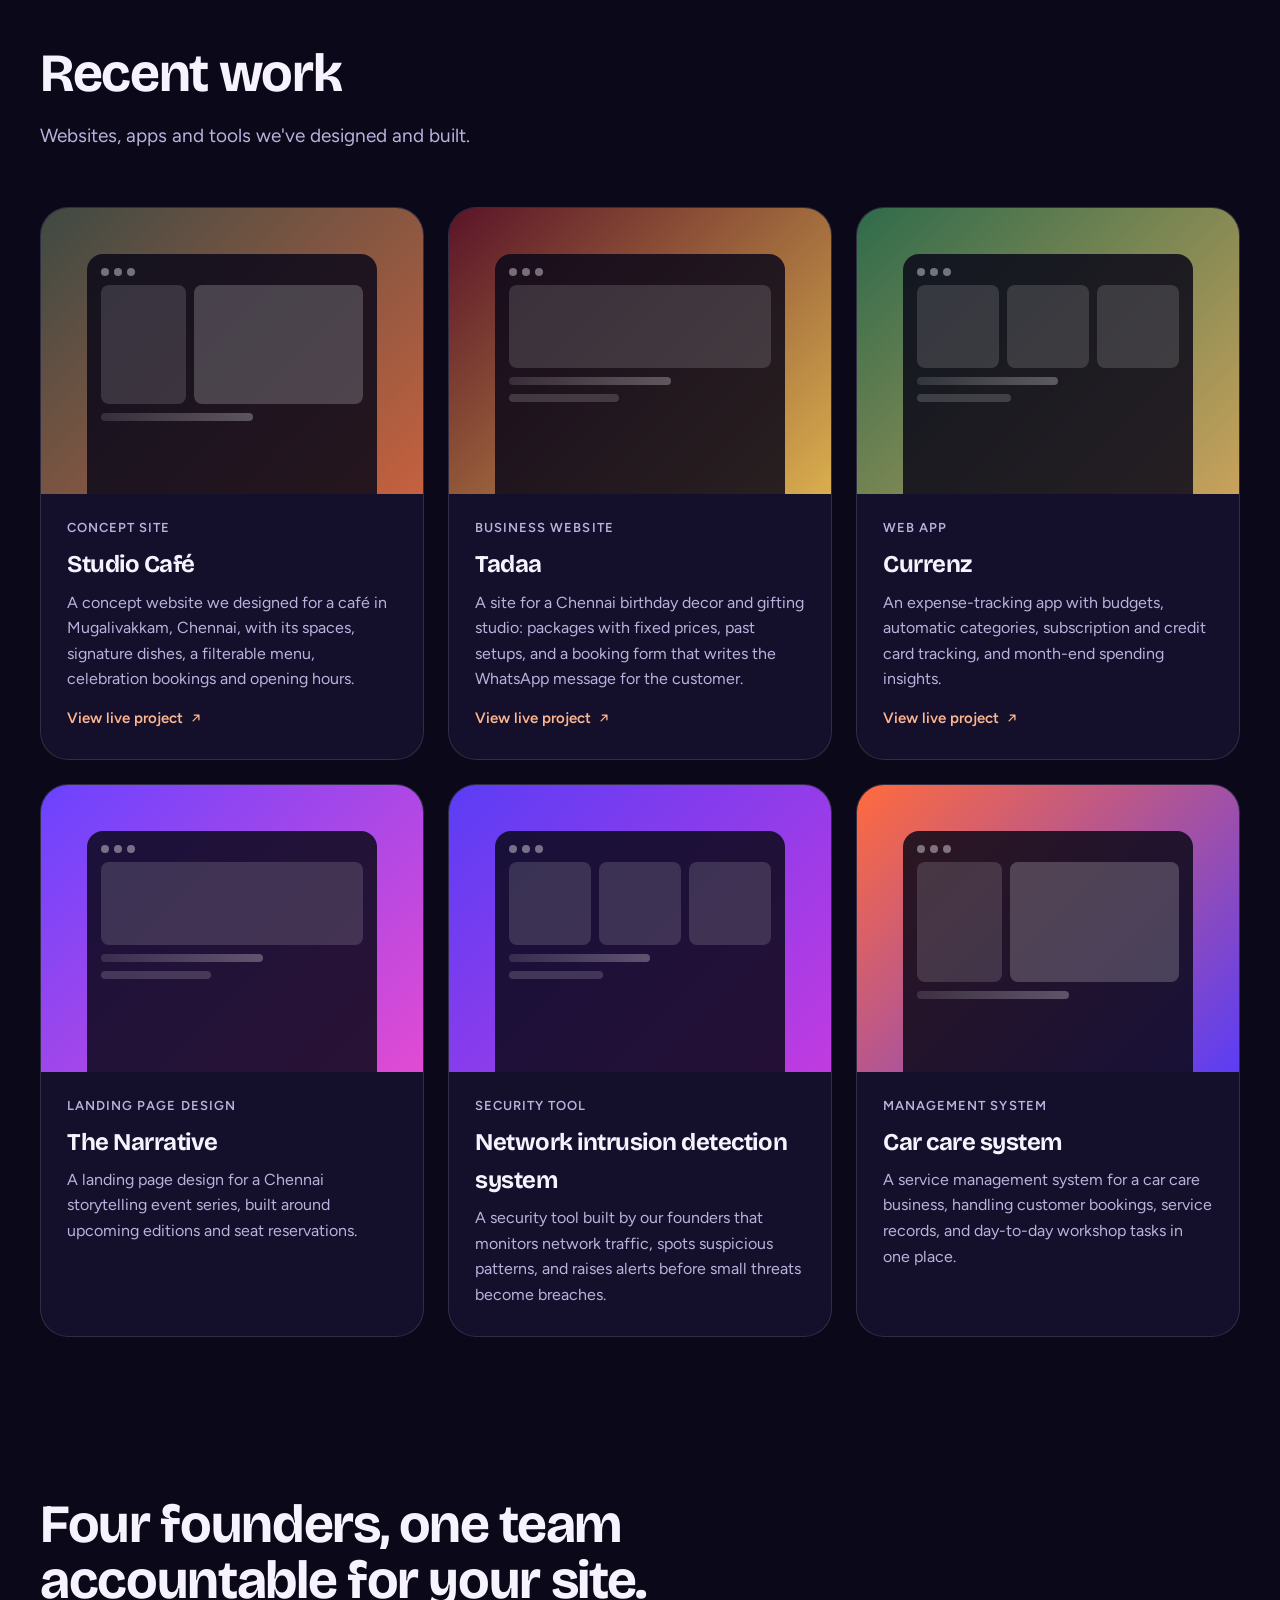
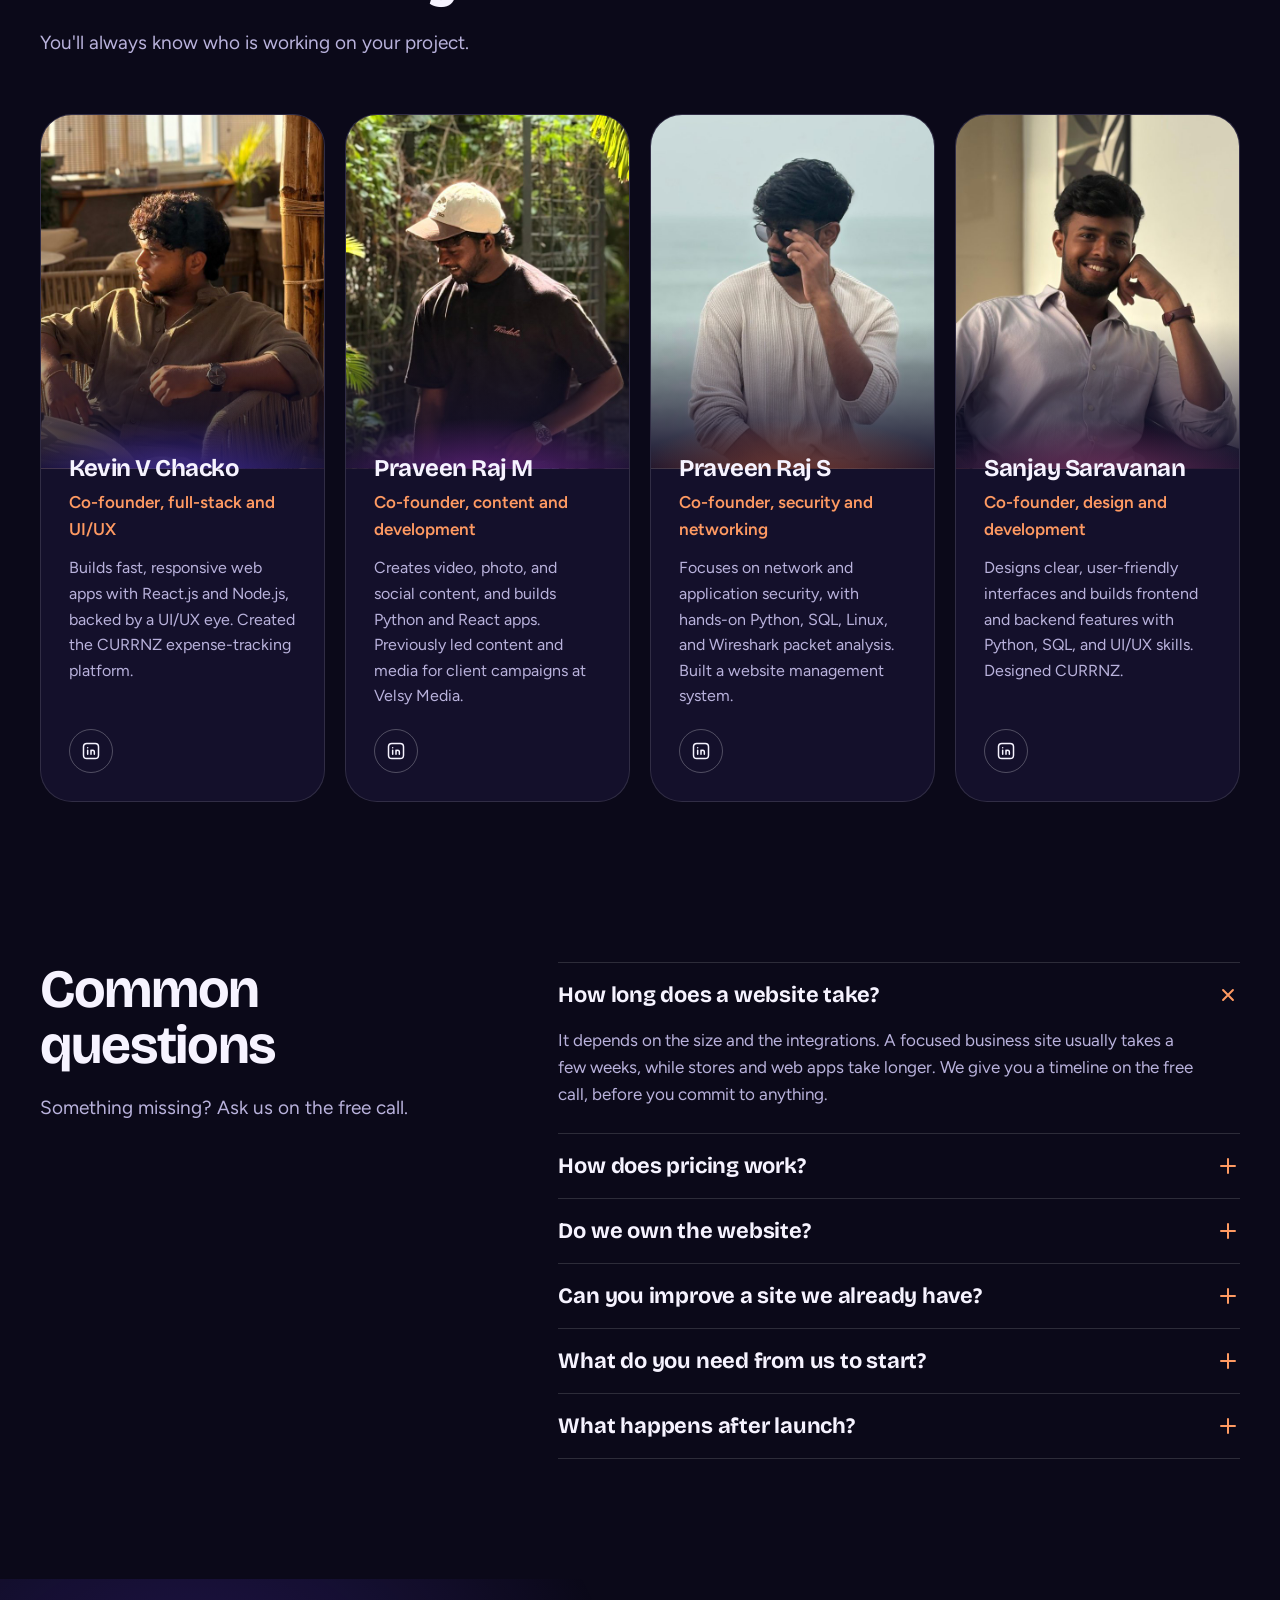
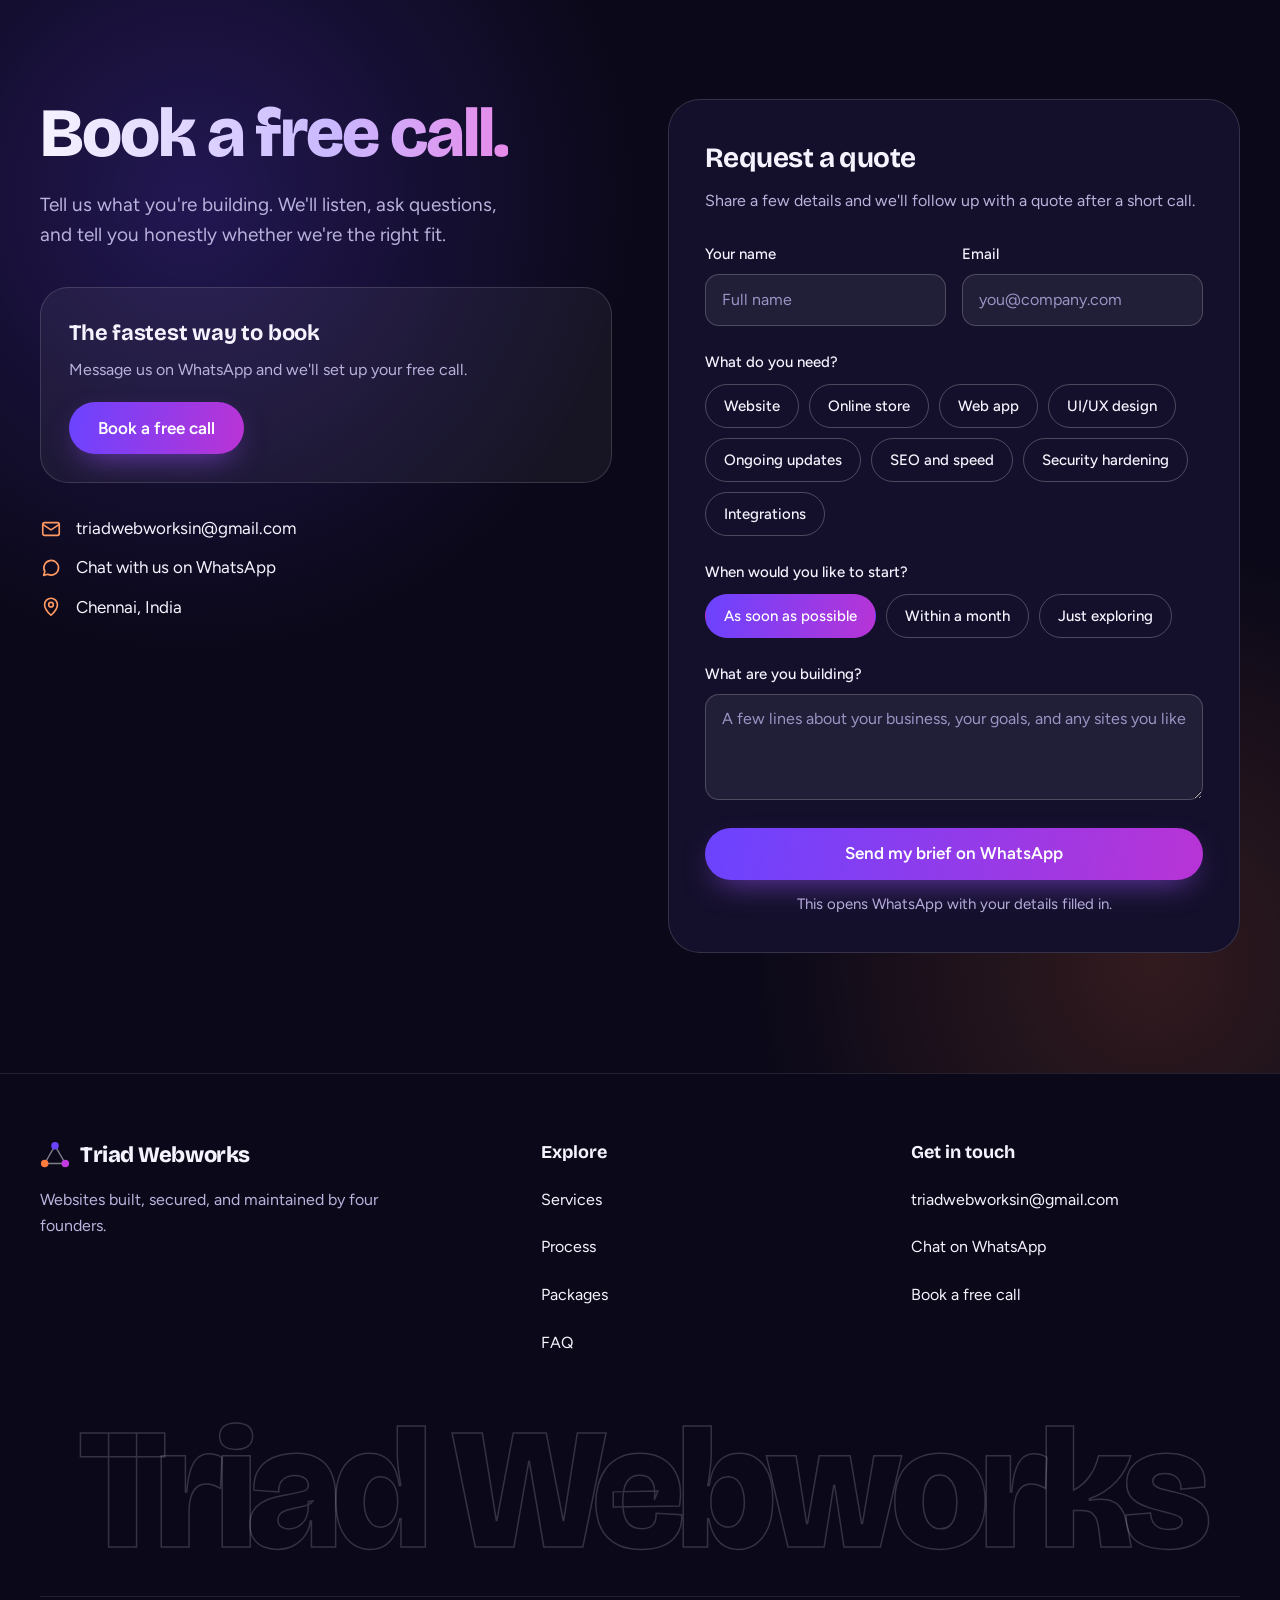
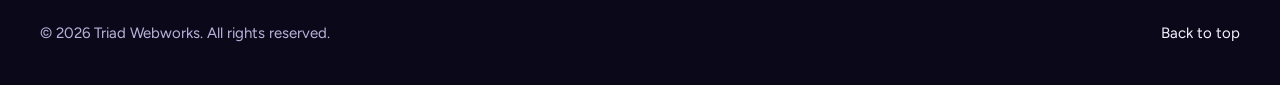
==== commit ebbb1477: "Label Studio Café as a concept site" ====
--- a/index.html
+++ b/index.html
@@ -353,9 +353,9 @@
           </div>
         </div>
         <div style="padding:24px 26px 28px;">
-          <div style="font-size:13px;font-weight:600;letter-spacing:.08em;text-transform:uppercase;color:#B9B2DC;">Restaurant website</div>
+          <div style="font-size:13px;font-weight:600;letter-spacing:.08em;text-transform:uppercase;color:#B9B2DC;">Concept site</div>
           <h3 class="display" style="margin-top:6px;font-weight:700;font-size:24px;letter-spacing:-0.02em;">Studio Café</h3>
-          <p style="margin-top:6px;color:#B9B2DC;font-size:16px;">A website for a café in Mugalivakkam, Chennai, with its spaces, signature dishes, a filterable menu, celebration bookings and opening hours.</p>
+          <p style="margin-top:6px;color:#B9B2DC;font-size:16px;">A concept website we designed for a café in Mugalivakkam, Chennai, with its spaces, signature dishes, a filterable menu, celebration bookings and opening hours.</p>
           <span style="display:inline-flex;align-items:center;gap:6px;margin-top:14px;font-size:15px;font-weight:600;color:#FFB68F;">View live project<svg width="14" height="14" viewBox="0 0 24 24" fill="none" stroke="currentColor" stroke-width="2.2" stroke-linecap="round" stroke-linejoin="round" aria-hidden="true"><path d="M7 17L17 7M9 7h8v8"></path></svg></span>
         </div>
       </a>
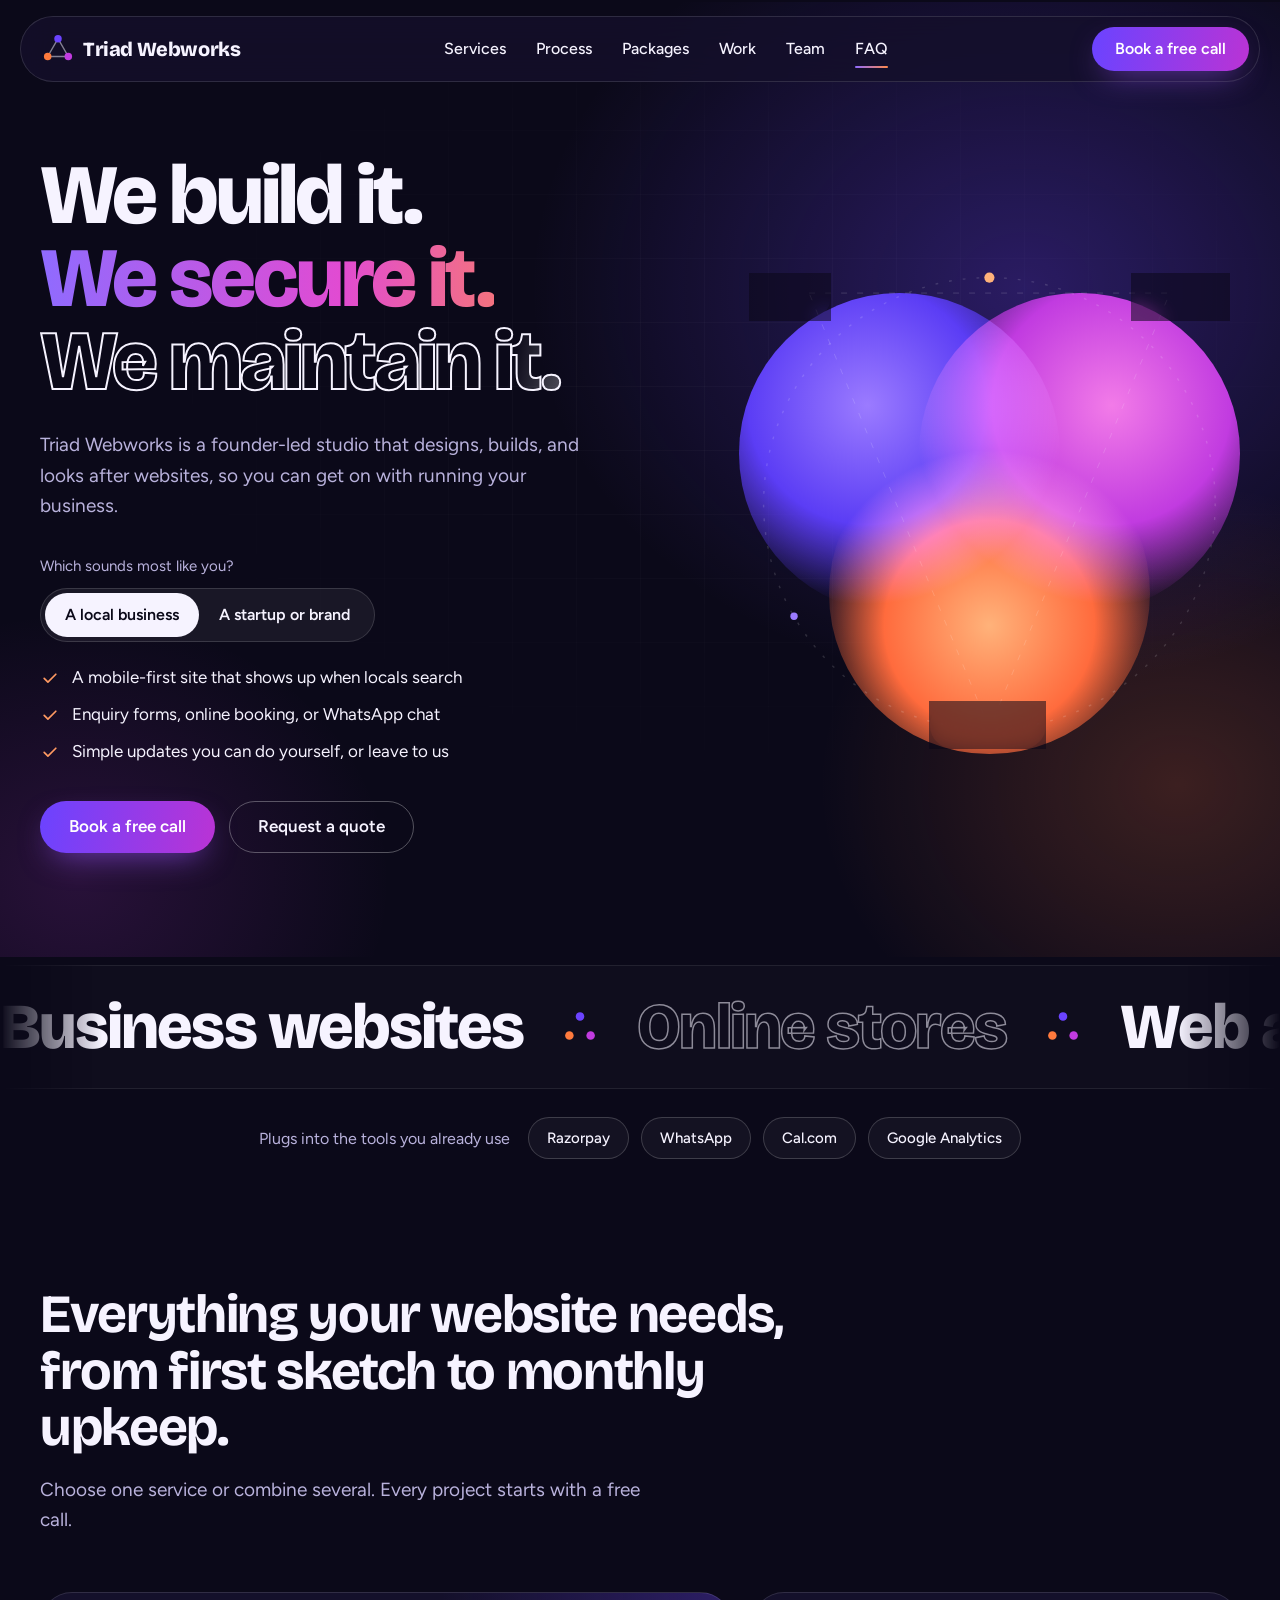
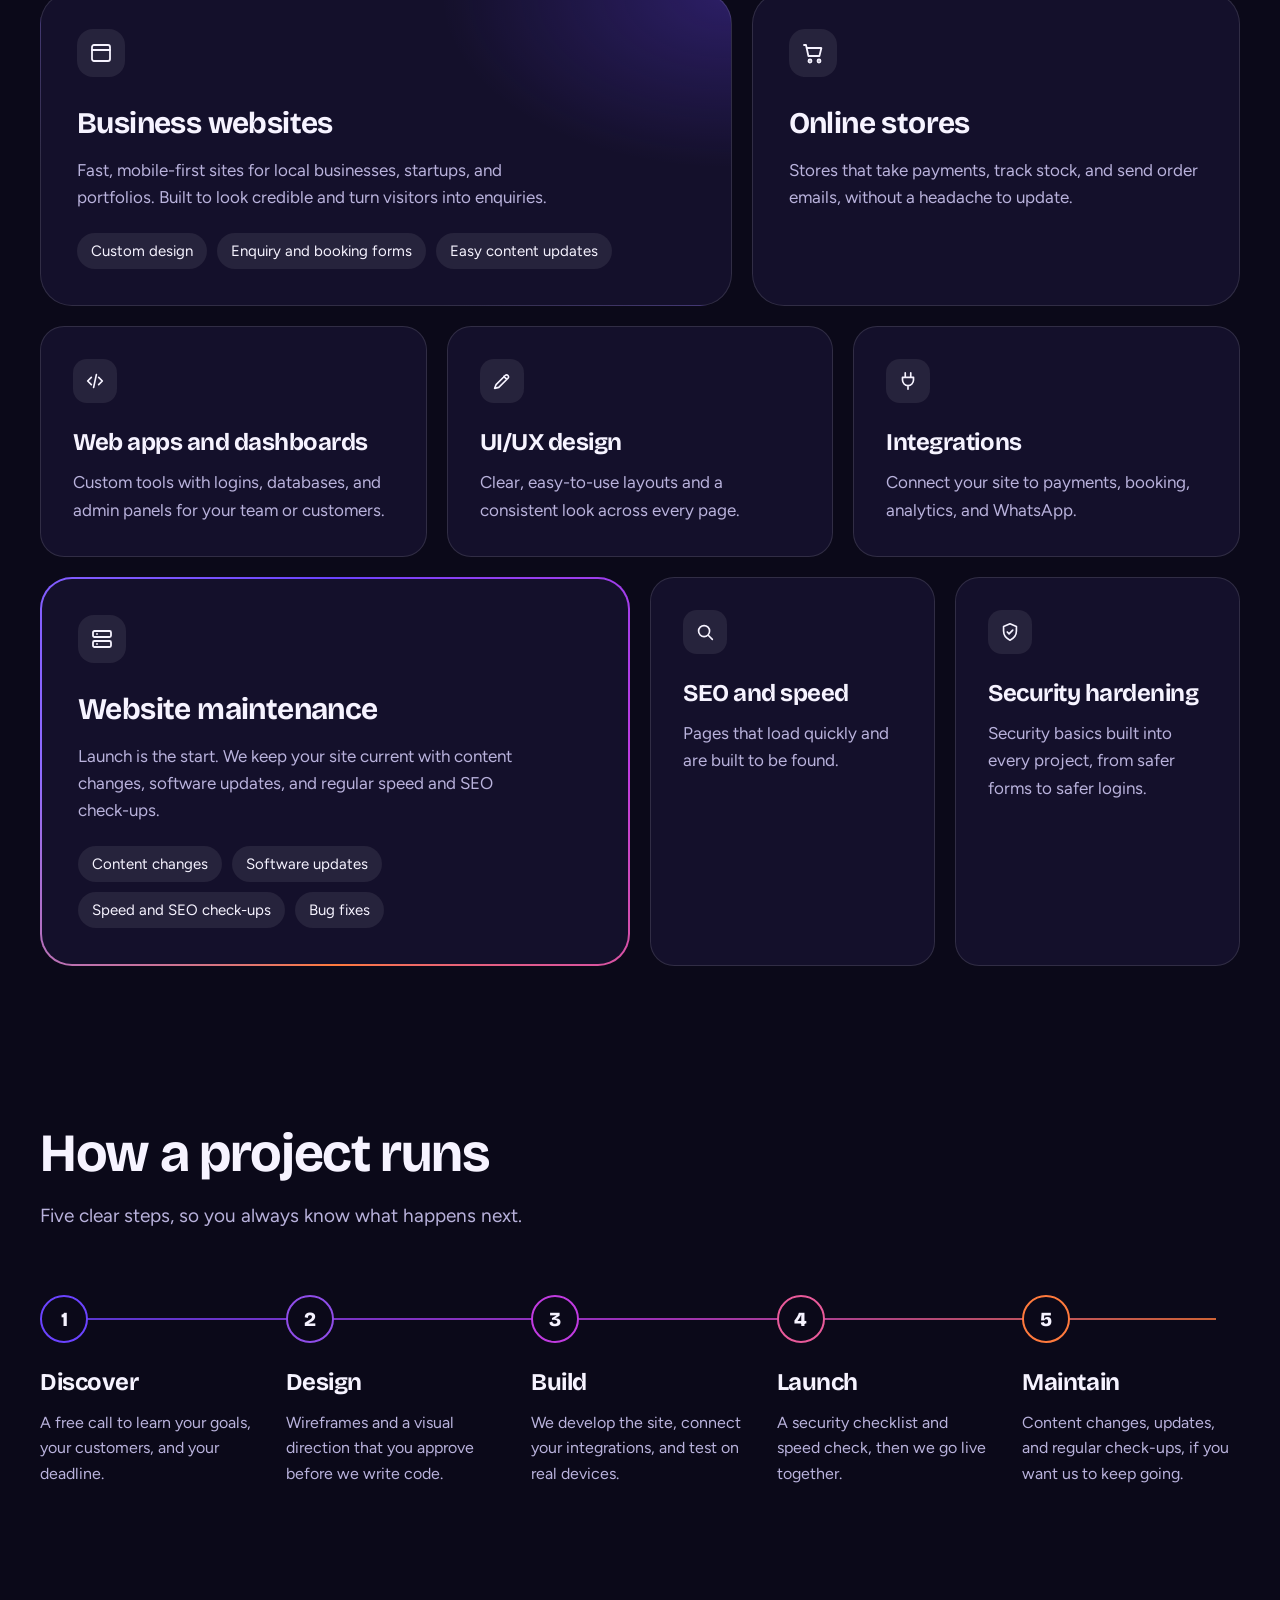
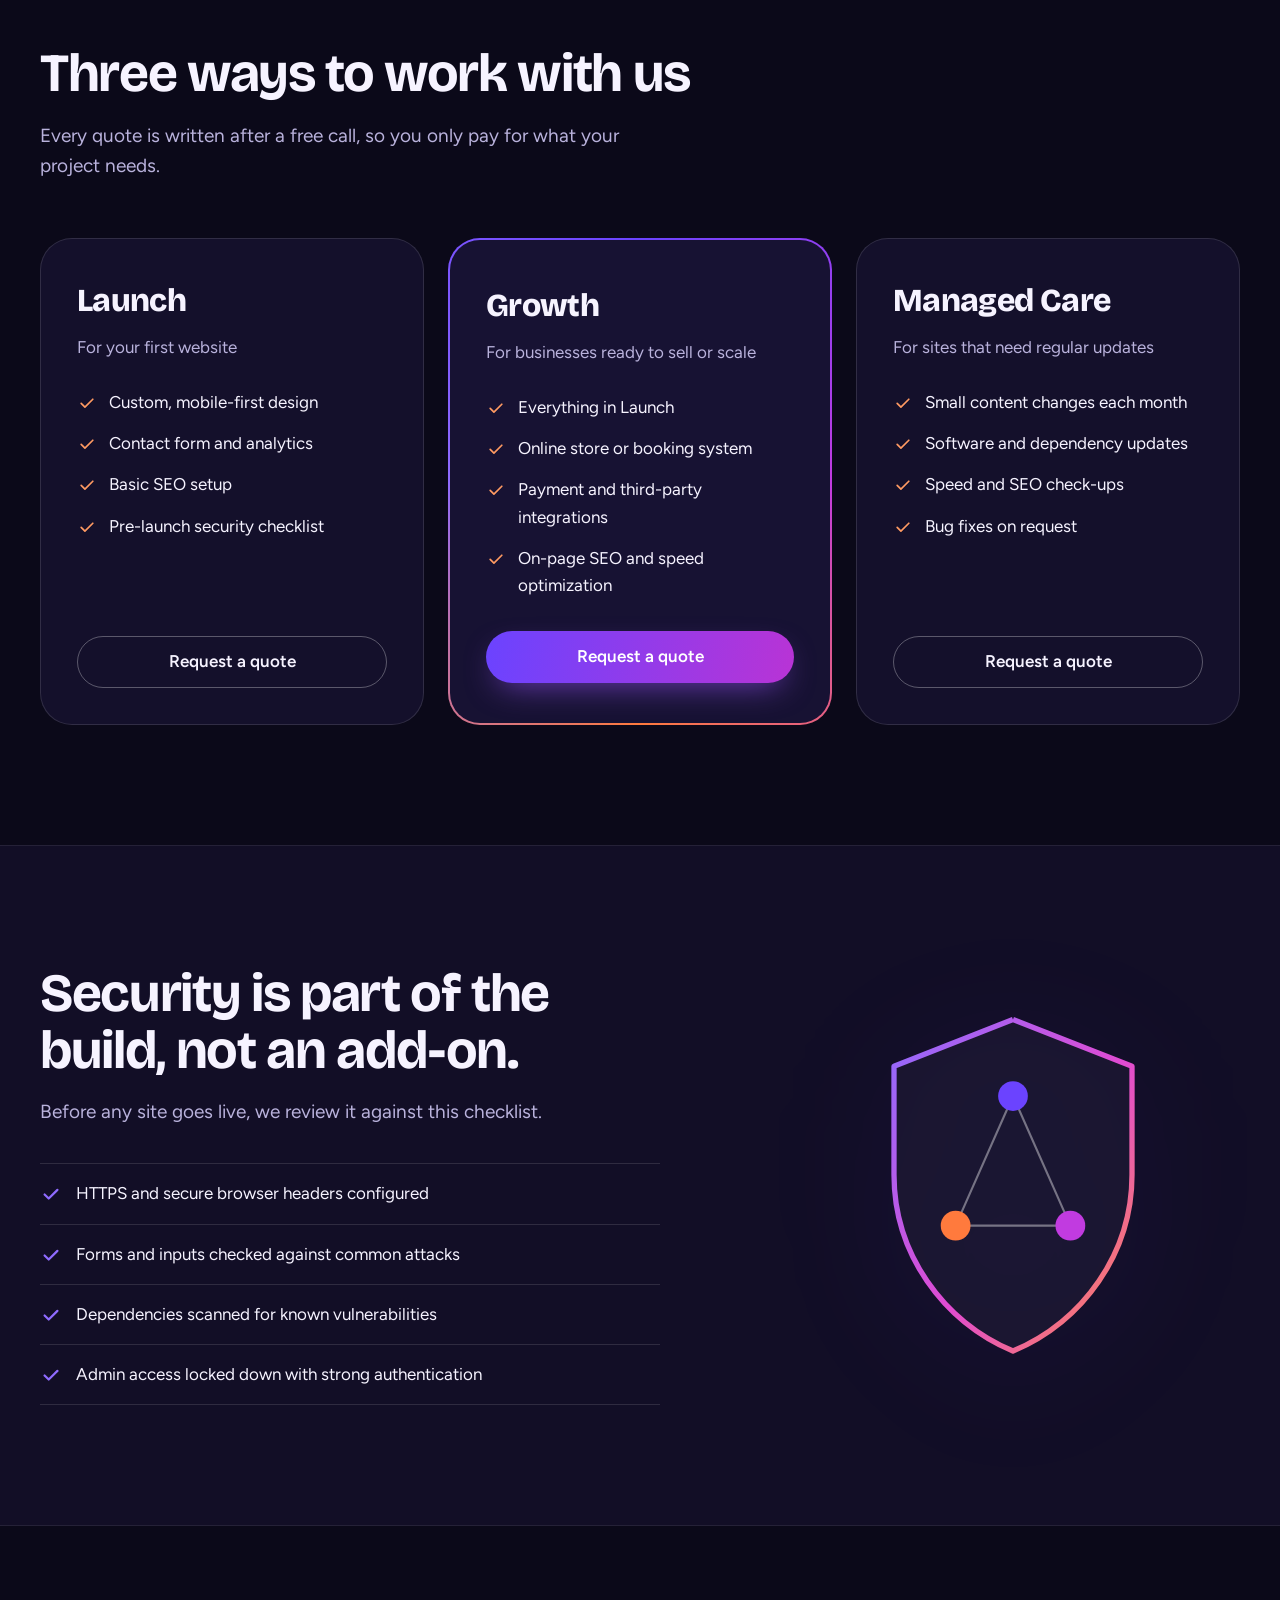
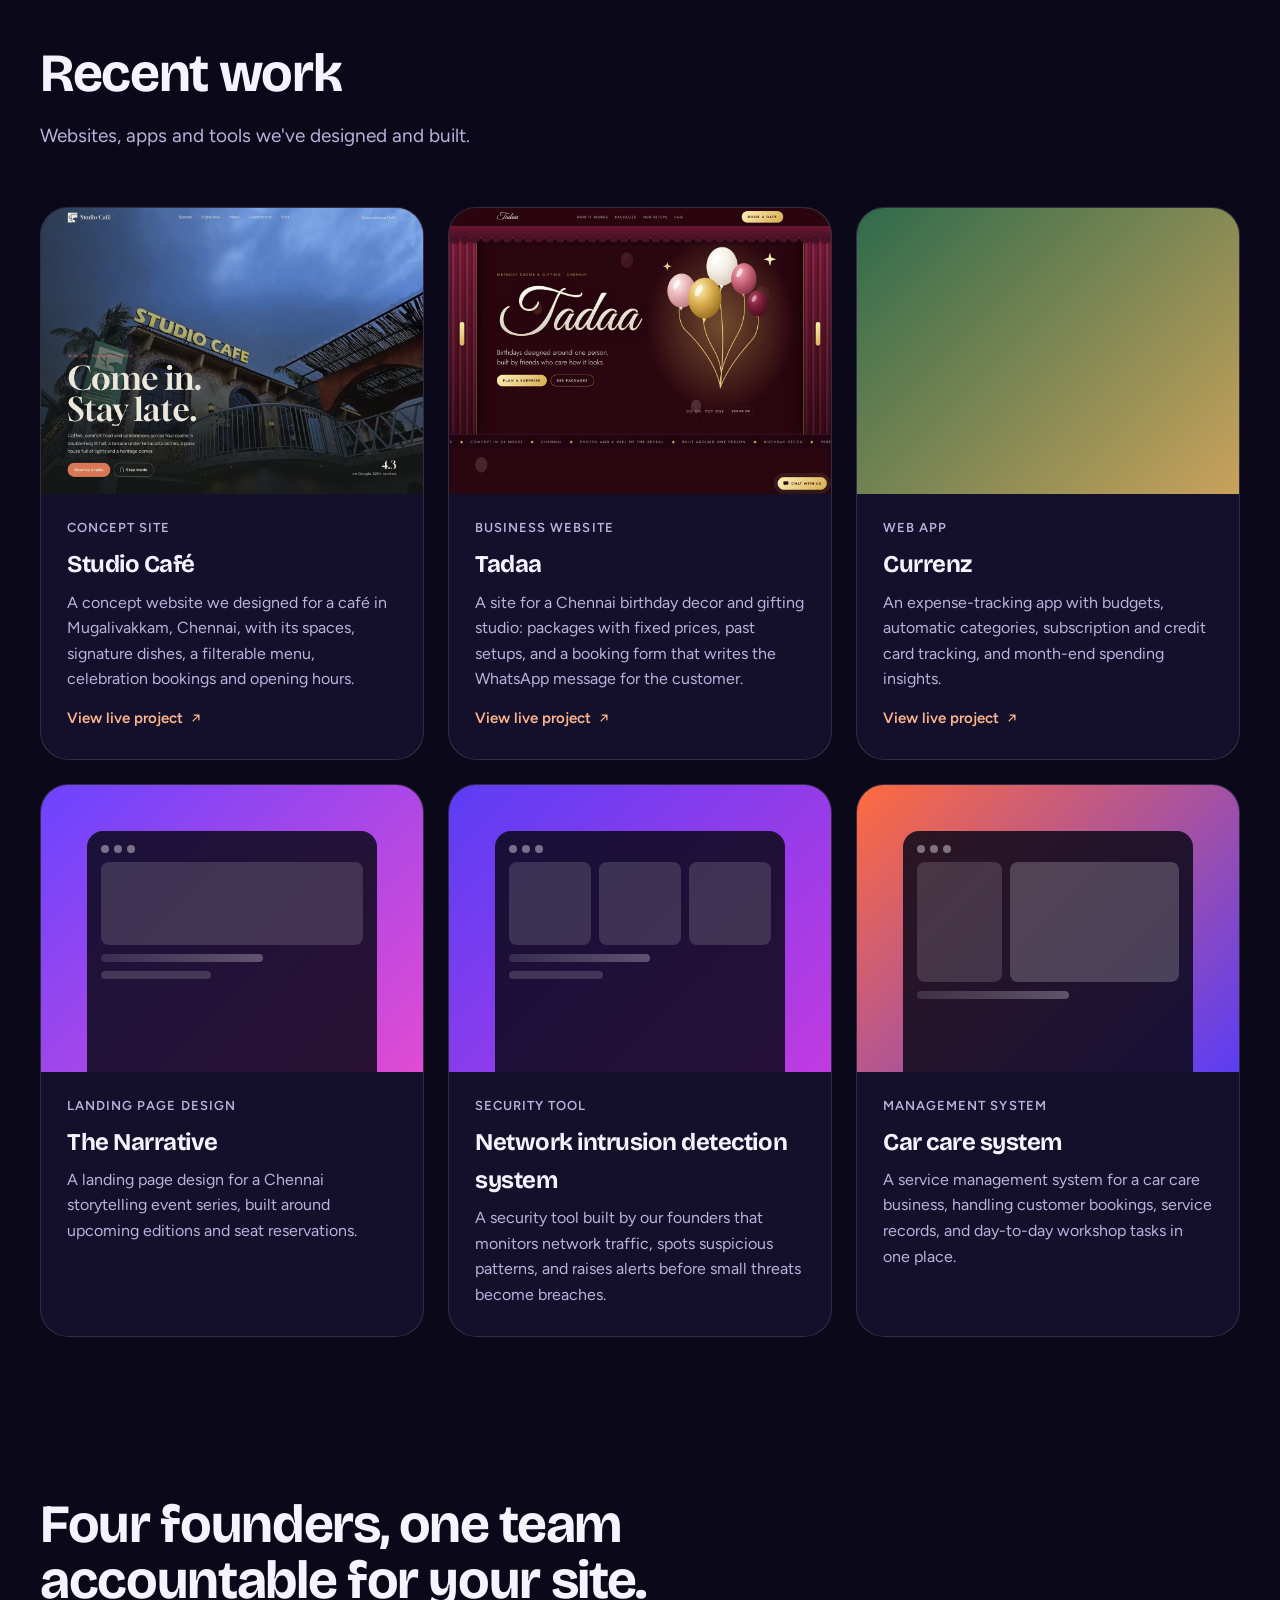
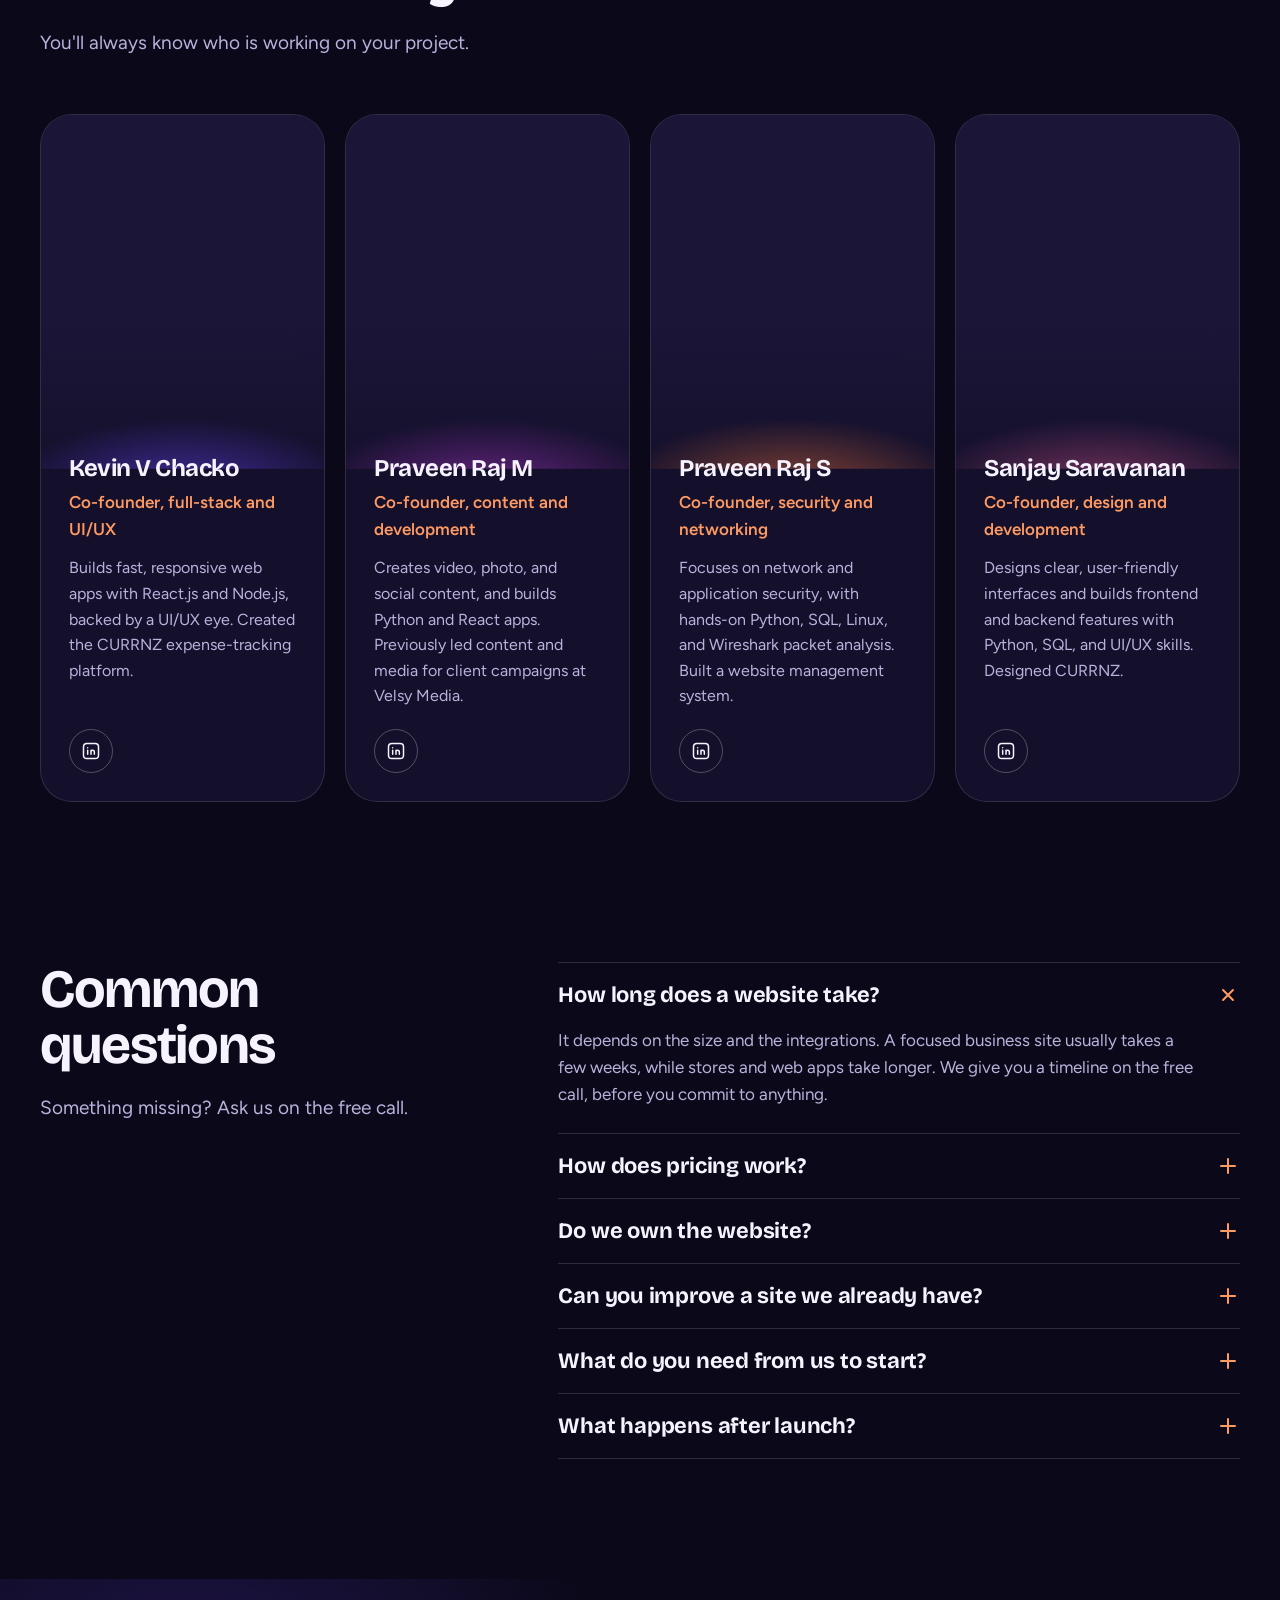
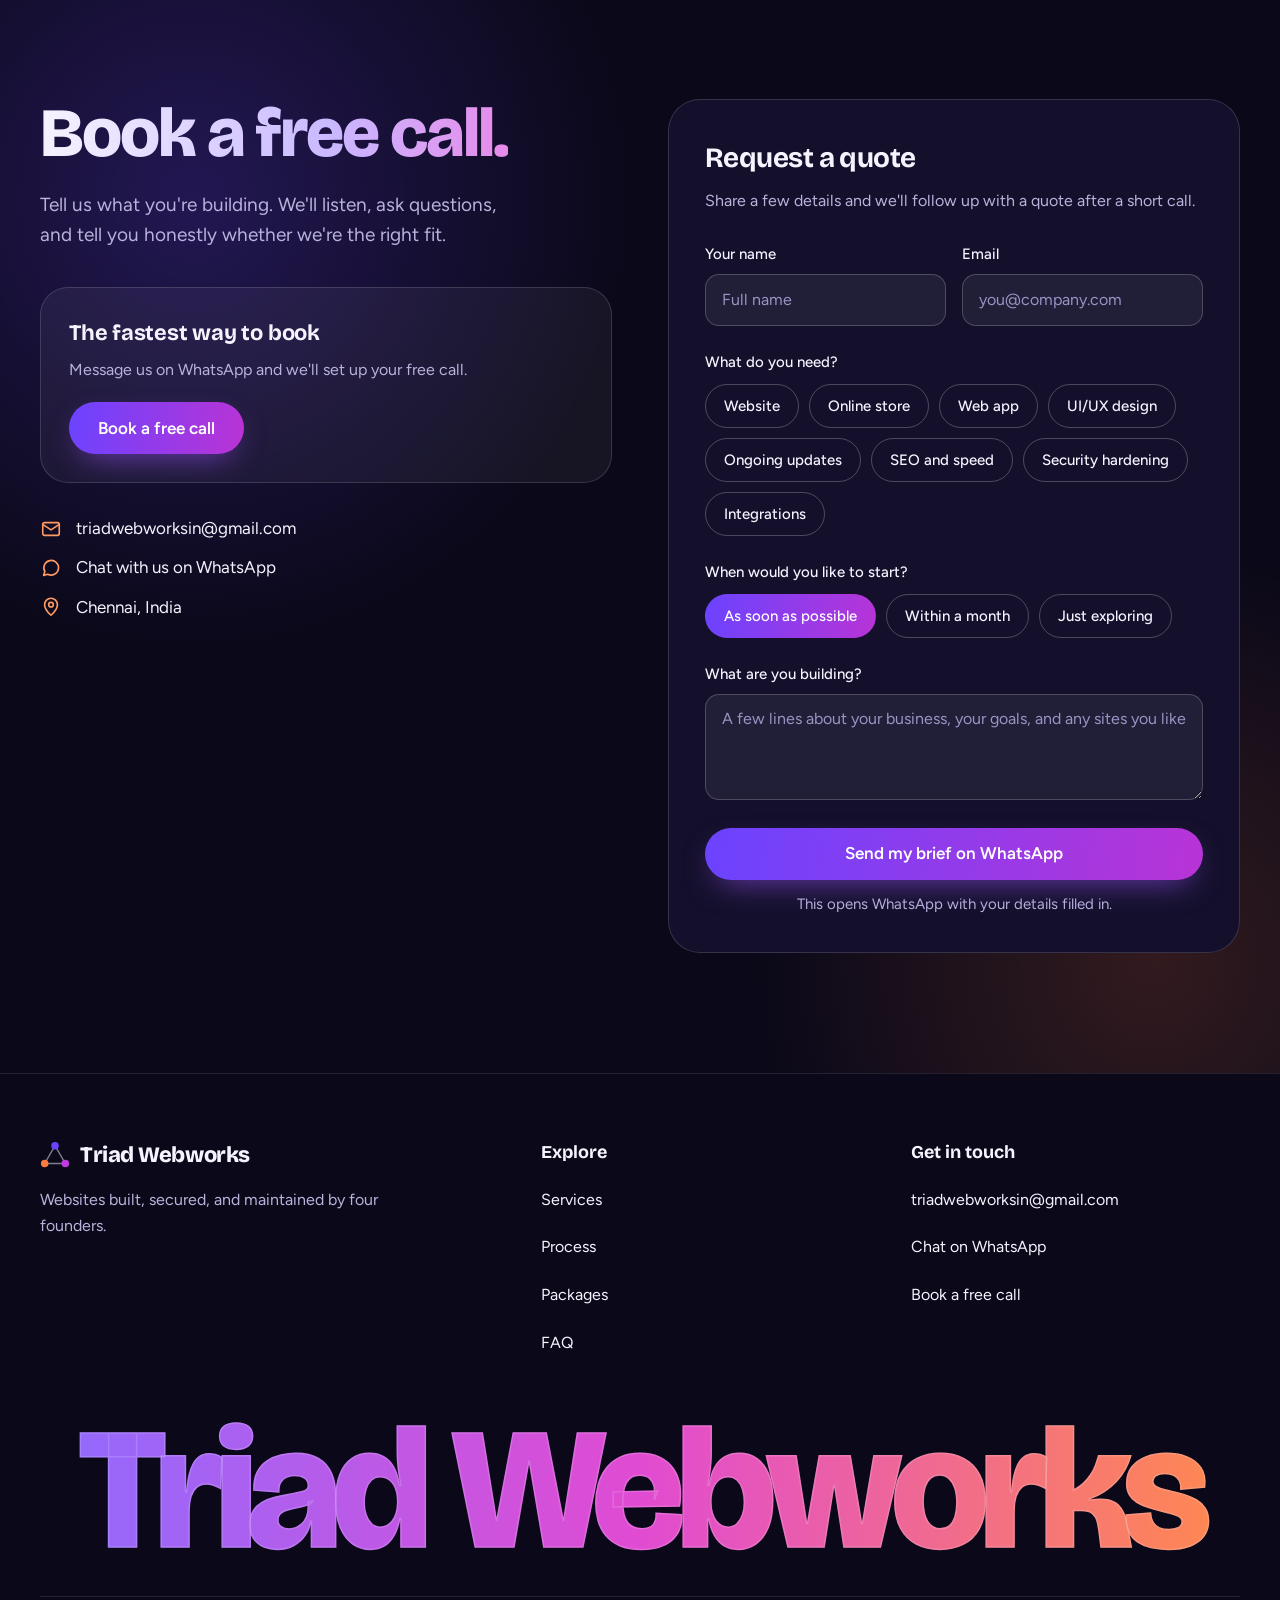
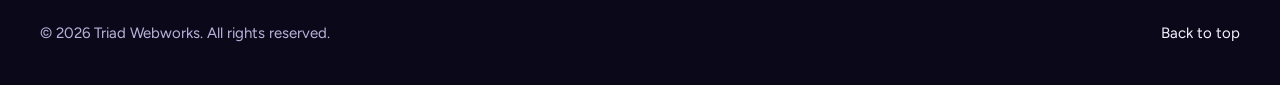
==== commit 0866f2b5: "Add real screenshots to Studio Café, Tadaa and Currenz project cards" ====
--- a/index.html
+++ b/index.html
@@ -347,10 +347,7 @@
     <div class="cols-3" style="margin-top:56px;display:grid;grid-template-columns:repeat(3, minmax(0, 1fr));gap:24px;">
       <a class="work-card rv spot tilt" href="https://claude.ai/artifact/3cTSydJ16n2AiStTXoUyeD" target="_blank" rel="noopener" aria-label="Studio Café, opens the live project in a new tab" style="--i:2;display:block;border-radius:28px;overflow:hidden;background:#14102B;border:1px solid rgba(255,255,255,0.12);color:#F6F3FF;">
         <div class="work-thumb" style="position:relative;overflow:hidden;aspect-ratio:4/3;background:linear-gradient(135deg,#3E4A43,#C6613F);">
-          <div class="work-mock" style="position:absolute;left:12%;right:12%;top:16%;bottom:-6%;border-radius:16px 16px 0 0;background:rgba(11,9,25,0.85);padding:14px;display:flex;flex-direction:column;gap:9px;">
-            <div style="display:flex;gap:5px;"><span style="width:8px;height:8px;border-radius:50%;background:rgba(255,255,255,0.4);"></span><span style="width:8px;height:8px;border-radius:50%;background:rgba(255,255,255,0.4);"></span><span style="width:8px;height:8px;border-radius:50%;background:rgba(255,255,255,0.4);"></span></div>
-            <div style="display:grid;grid-template-columns:minmax(0,1fr) minmax(0,2fr);gap:8px;height:52%;"><div style="border-radius:8px;background:rgba(255,255,255,0.14);"></div><div style="border-radius:8px;background:rgba(255,255,255,0.2);"></div></div><div class="skel" style="height:8px;width:58%;border-radius:4px;background:rgba(255,255,255,0.24);"></div>
-          </div>
+          <img class="work-shot" src="img/work/studio-cafe.jpg" alt="Studio Café concept website homepage" width="1200" height="900" loading="lazy" decoding="async" style="position:absolute;inset:0;width:100%;height:100%;object-fit:cover;object-position:top center;">
         </div>
         <div style="padding:24px 26px 28px;">
           <div style="font-size:13px;font-weight:600;letter-spacing:.08em;text-transform:uppercase;color:#B9B2DC;">Concept site</div>
@@ -362,10 +359,7 @@
 
       <a class="work-card rv spot tilt" href="https://claude.ai/artifact/LCyCktcvjcjqnbDjaF6KiD" target="_blank" rel="noopener" aria-label="Tadaa, opens the live project in a new tab" style="--i:3;display:block;border-radius:28px;overflow:hidden;background:#14102B;border:1px solid rgba(255,255,255,0.12);color:#F6F3FF;">
         <div class="work-thumb" style="position:relative;overflow:hidden;aspect-ratio:4/3;background:linear-gradient(135deg,#5A1428,#D9AE4E);">
-          <div class="work-mock" style="position:absolute;left:12%;right:12%;top:16%;bottom:-6%;border-radius:16px 16px 0 0;background:rgba(11,9,25,0.85);padding:14px;display:flex;flex-direction:column;gap:9px;">
-            <div style="display:flex;gap:5px;"><span style="width:8px;height:8px;border-radius:50%;background:rgba(255,255,255,0.4);"></span><span style="width:8px;height:8px;border-radius:50%;background:rgba(255,255,255,0.4);"></span><span style="width:8px;height:8px;border-radius:50%;background:rgba(255,255,255,0.4);"></span></div>
-            <div style="height:36%;border-radius:8px;background:rgba(255,255,255,0.14);"></div><div class="skel" style="height:8px;width:62%;border-radius:4px;background:rgba(255,255,255,0.24);"></div><div style="height:8px;width:42%;border-radius:4px;background:rgba(255,255,255,0.16);"></div>
-          </div>
+          <img class="work-shot" src="img/work/tadaa.jpg" alt="Tadaa birthday decor website homepage" width="1200" height="900" loading="lazy" decoding="async" style="position:absolute;inset:0;width:100%;height:100%;object-fit:cover;object-position:top center;">
         </div>
         <div style="padding:24px 26px 28px;">
           <div style="font-size:13px;font-weight:600;letter-spacing:.08em;text-transform:uppercase;color:#B9B2DC;">Business website</div>
@@ -377,10 +371,7 @@
 
       <a class="work-card rv spot tilt" href="https://claude.ai/artifact/8XctDyFrNPawTHWjA2Ypc3" target="_blank" rel="noopener" aria-label="Currenz, opens the live project in a new tab" style="--i:4;display:block;border-radius:28px;overflow:hidden;background:#14102B;border:1px solid rgba(255,255,255,0.12);color:#F6F3FF;">
         <div class="work-thumb" style="position:relative;overflow:hidden;aspect-ratio:4/3;background:linear-gradient(135deg,#2F6B4B,#C9A25B);">
-          <div class="work-mock" style="position:absolute;left:12%;right:12%;top:16%;bottom:-6%;border-radius:16px 16px 0 0;background:rgba(11,9,25,0.85);padding:14px;display:flex;flex-direction:column;gap:9px;">
-            <div style="display:flex;gap:5px;"><span style="width:8px;height:8px;border-radius:50%;background:rgba(255,255,255,0.4);"></span><span style="width:8px;height:8px;border-radius:50%;background:rgba(255,255,255,0.4);"></span><span style="width:8px;height:8px;border-radius:50%;background:rgba(255,255,255,0.4);"></span></div>
-            <div style="display:grid;grid-template-columns:repeat(3, minmax(0, 1fr));gap:8px;height:36%;"><div style="border-radius:8px;background:rgba(255,255,255,0.14);"></div><div style="border-radius:8px;background:rgba(255,255,255,0.14);"></div><div style="border-radius:8px;background:rgba(255,255,255,0.14);"></div></div><div class="skel" style="height:8px;width:54%;border-radius:4px;background:rgba(255,255,255,0.24);"></div><div style="height:8px;width:36%;border-radius:4px;background:rgba(255,255,255,0.16);"></div>
-          </div>
+          <img class="work-shot" src="img/work/currenz.jpg" alt="Currenz expense tracker dashboard" width="1200" height="900" loading="lazy" decoding="async" style="position:absolute;inset:0;width:100%;height:100%;object-fit:cover;object-position:top center;">
         </div>
         <div style="padding:24px 26px 28px;">
           <div style="font-size:13px;font-weight:600;letter-spacing:.08em;text-transform:uppercase;color:#B9B2DC;">Web app</div>
--- a/styles.css
+++ b/styles.css
@@ -278,3 +278,5 @@
 }
 
 [hidden]{display:none !important}
+.work-shot{transition:transform 1.2s cubic-bezier(.2,.8,.2,1)}
+@media (hover:hover){.work-card:hover .work-shot{transform:scale(1.05)}}
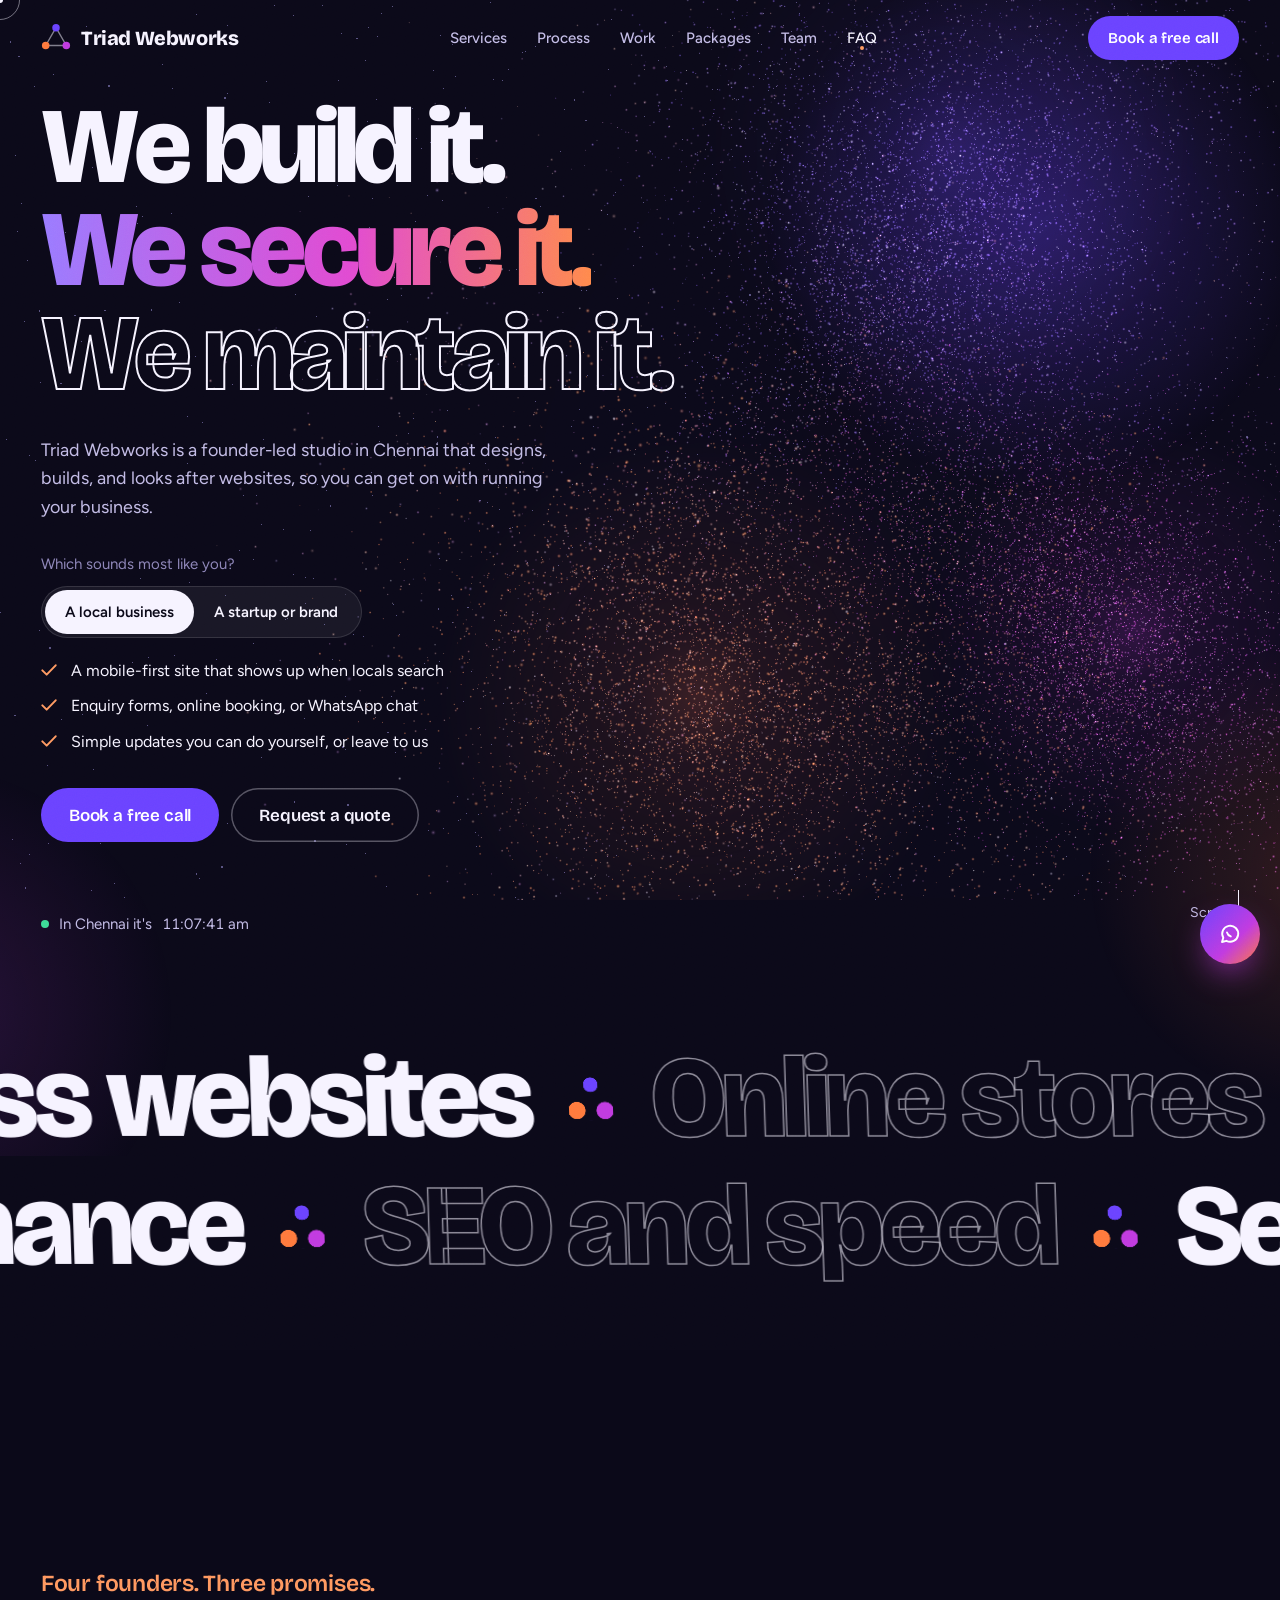
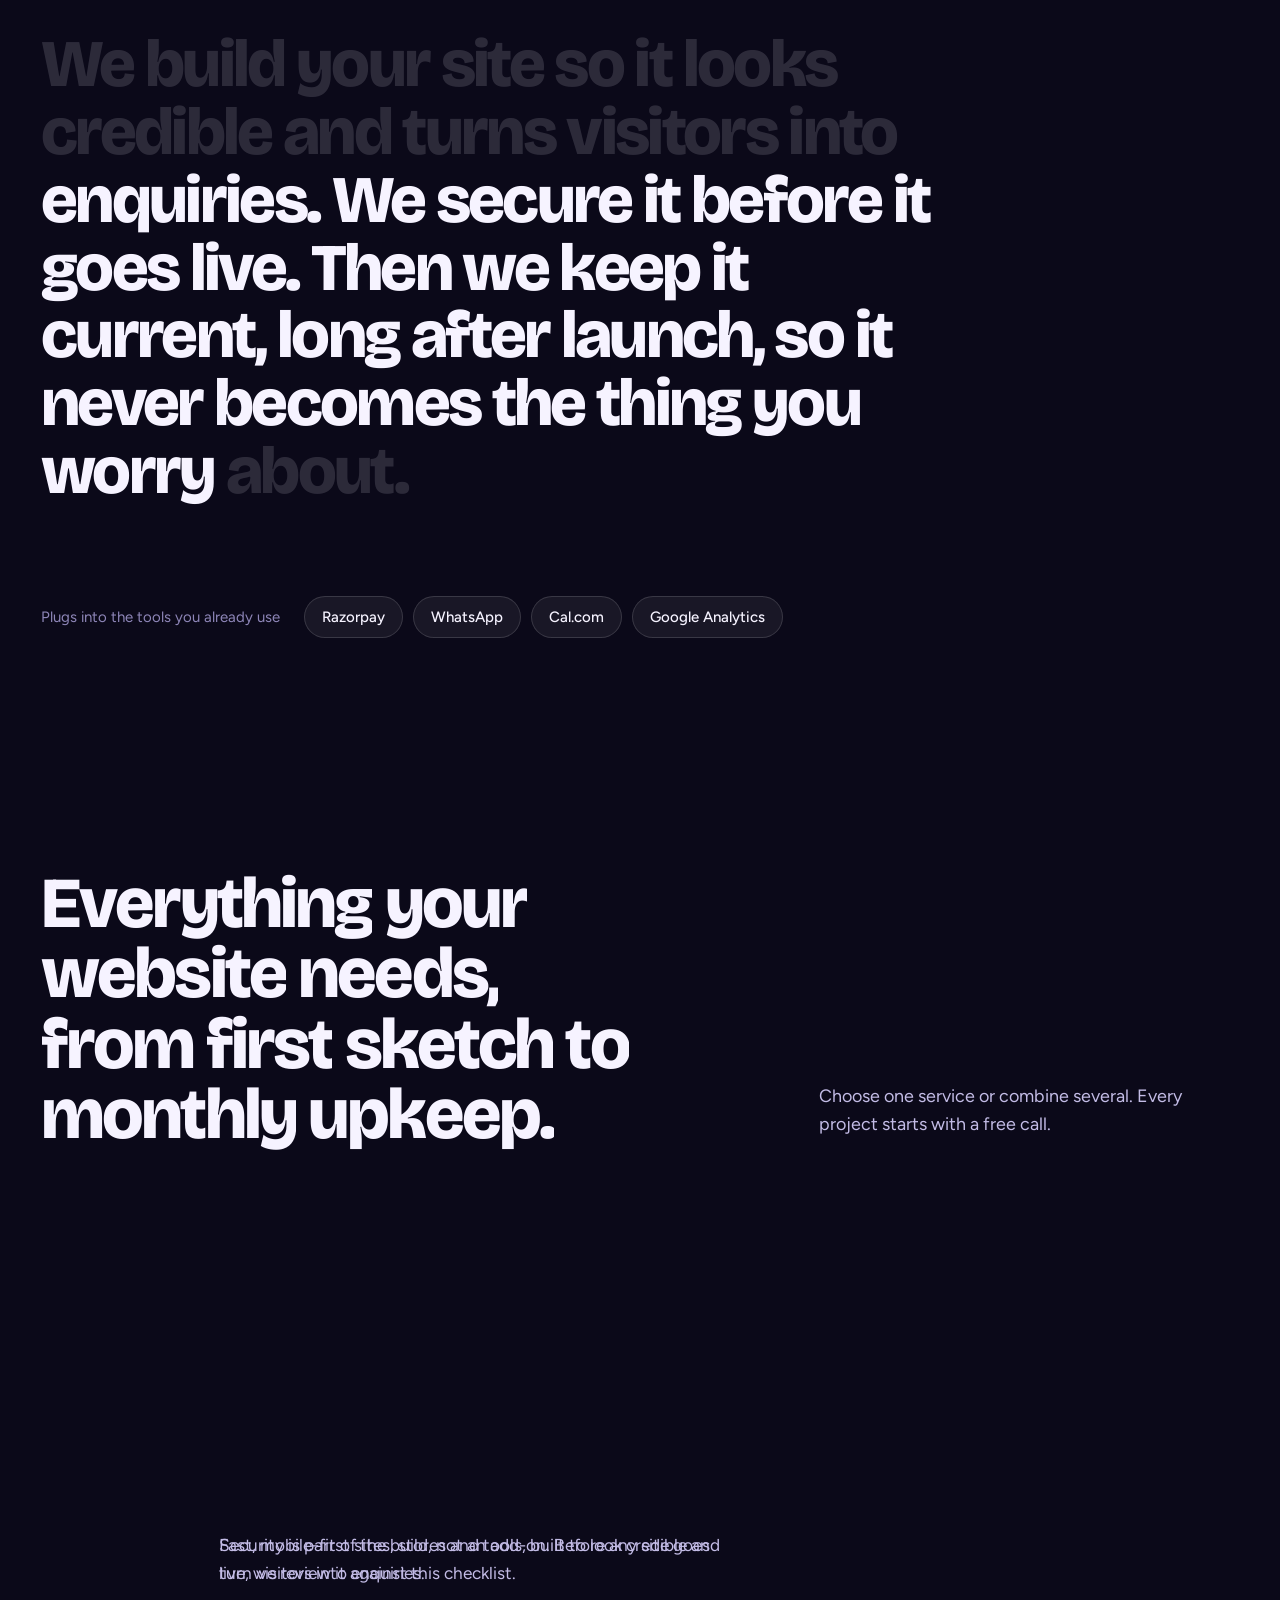
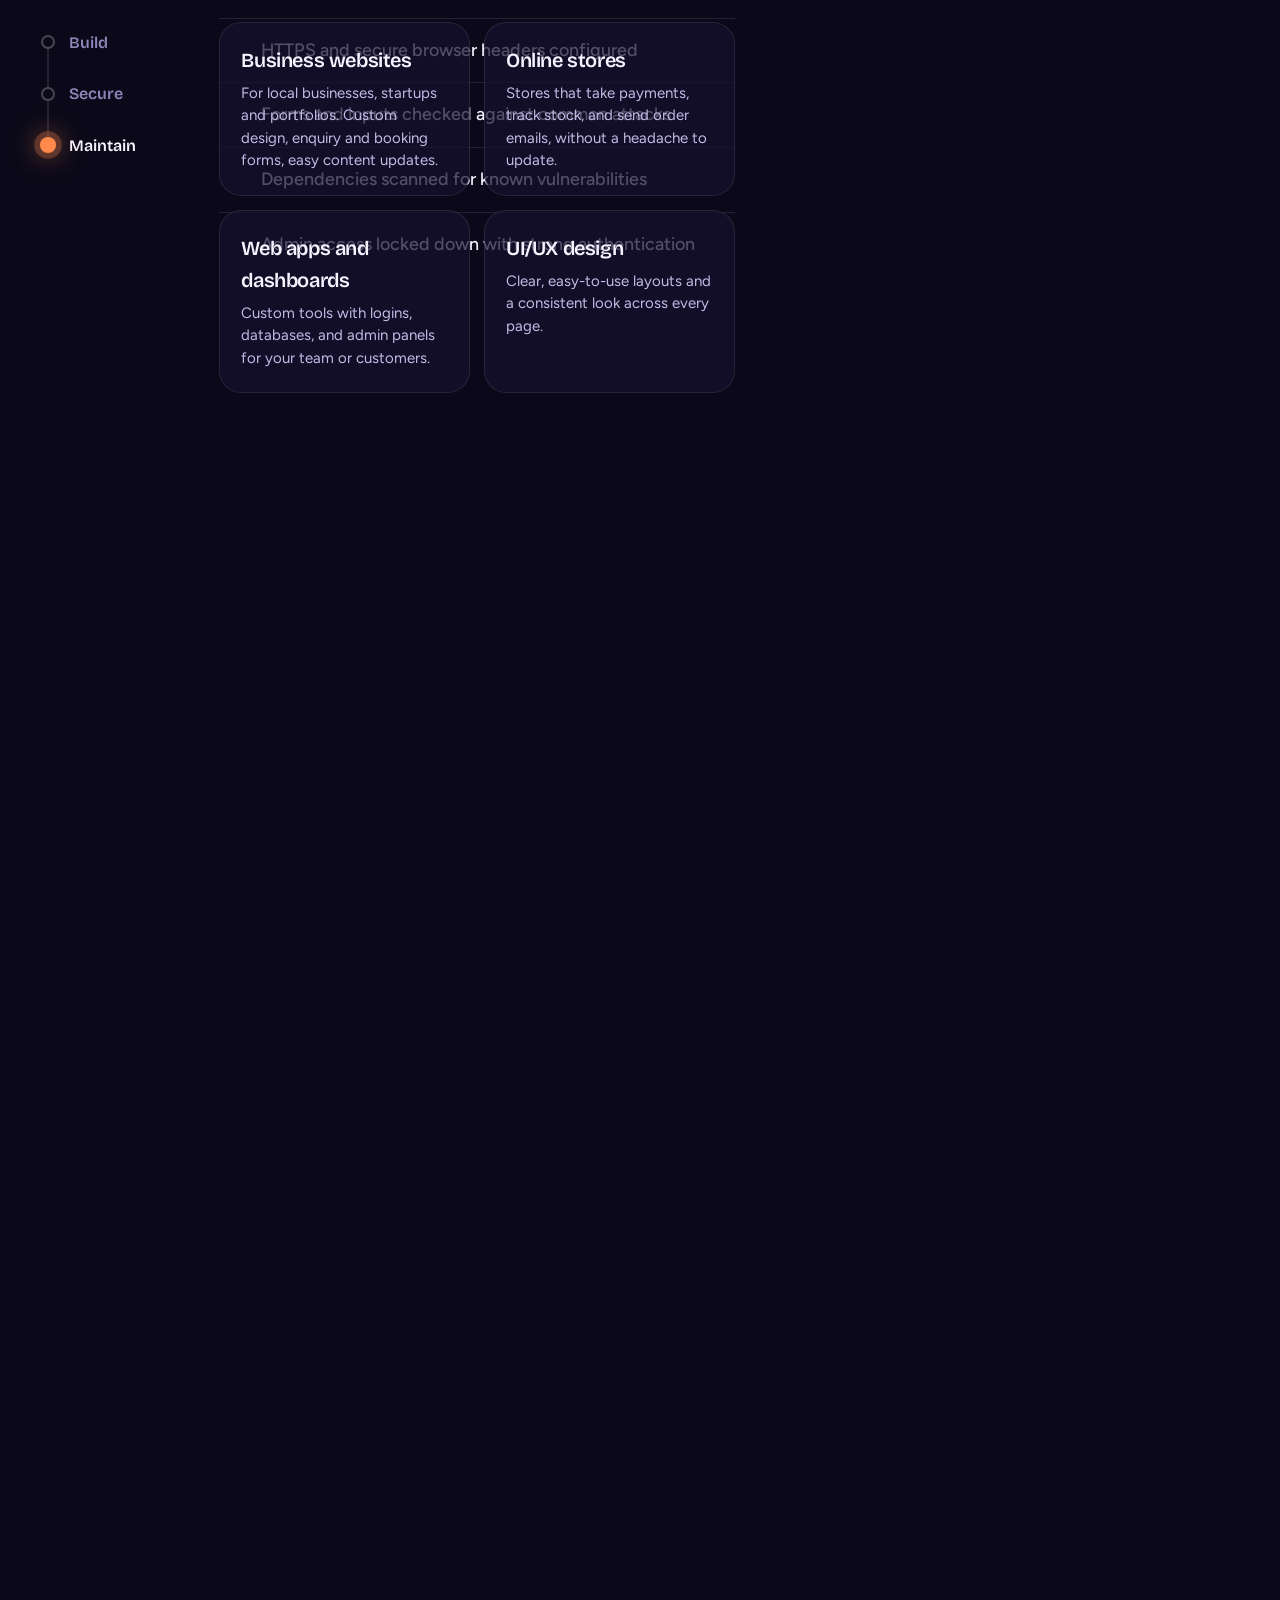
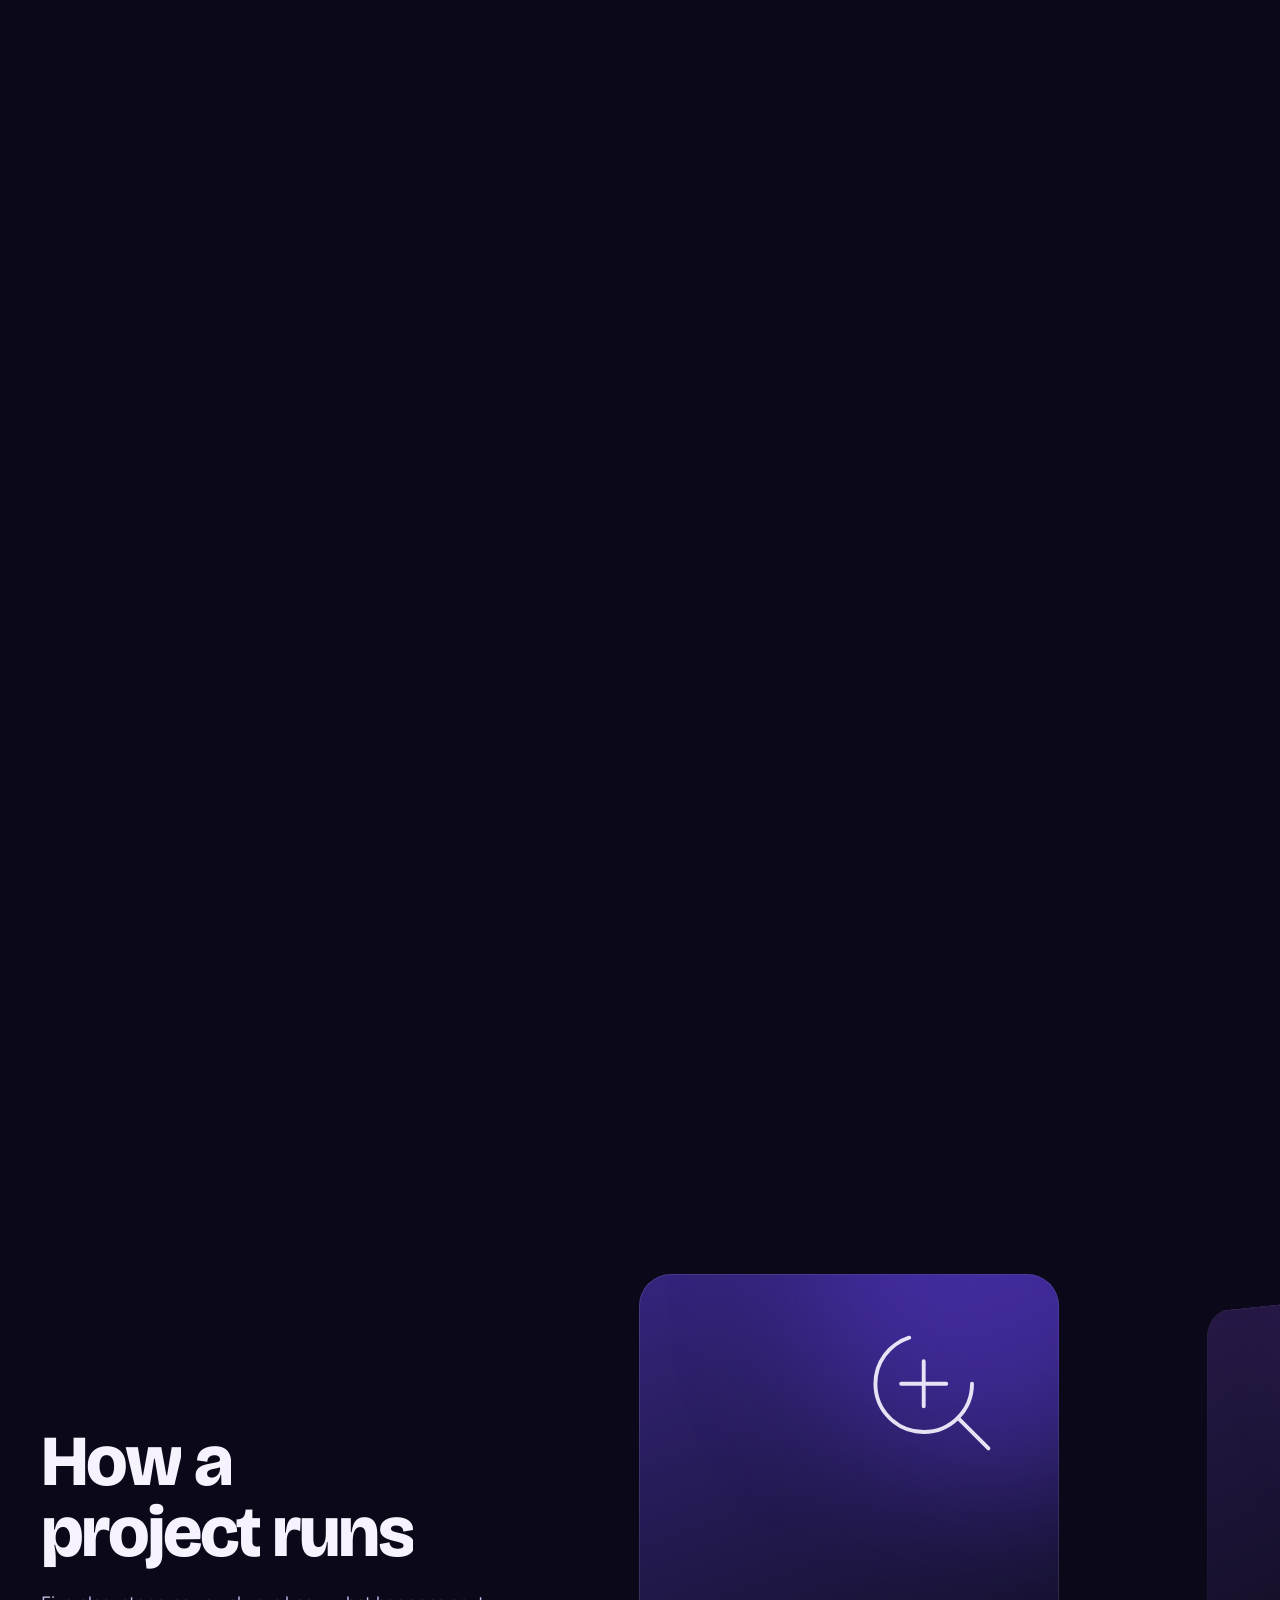
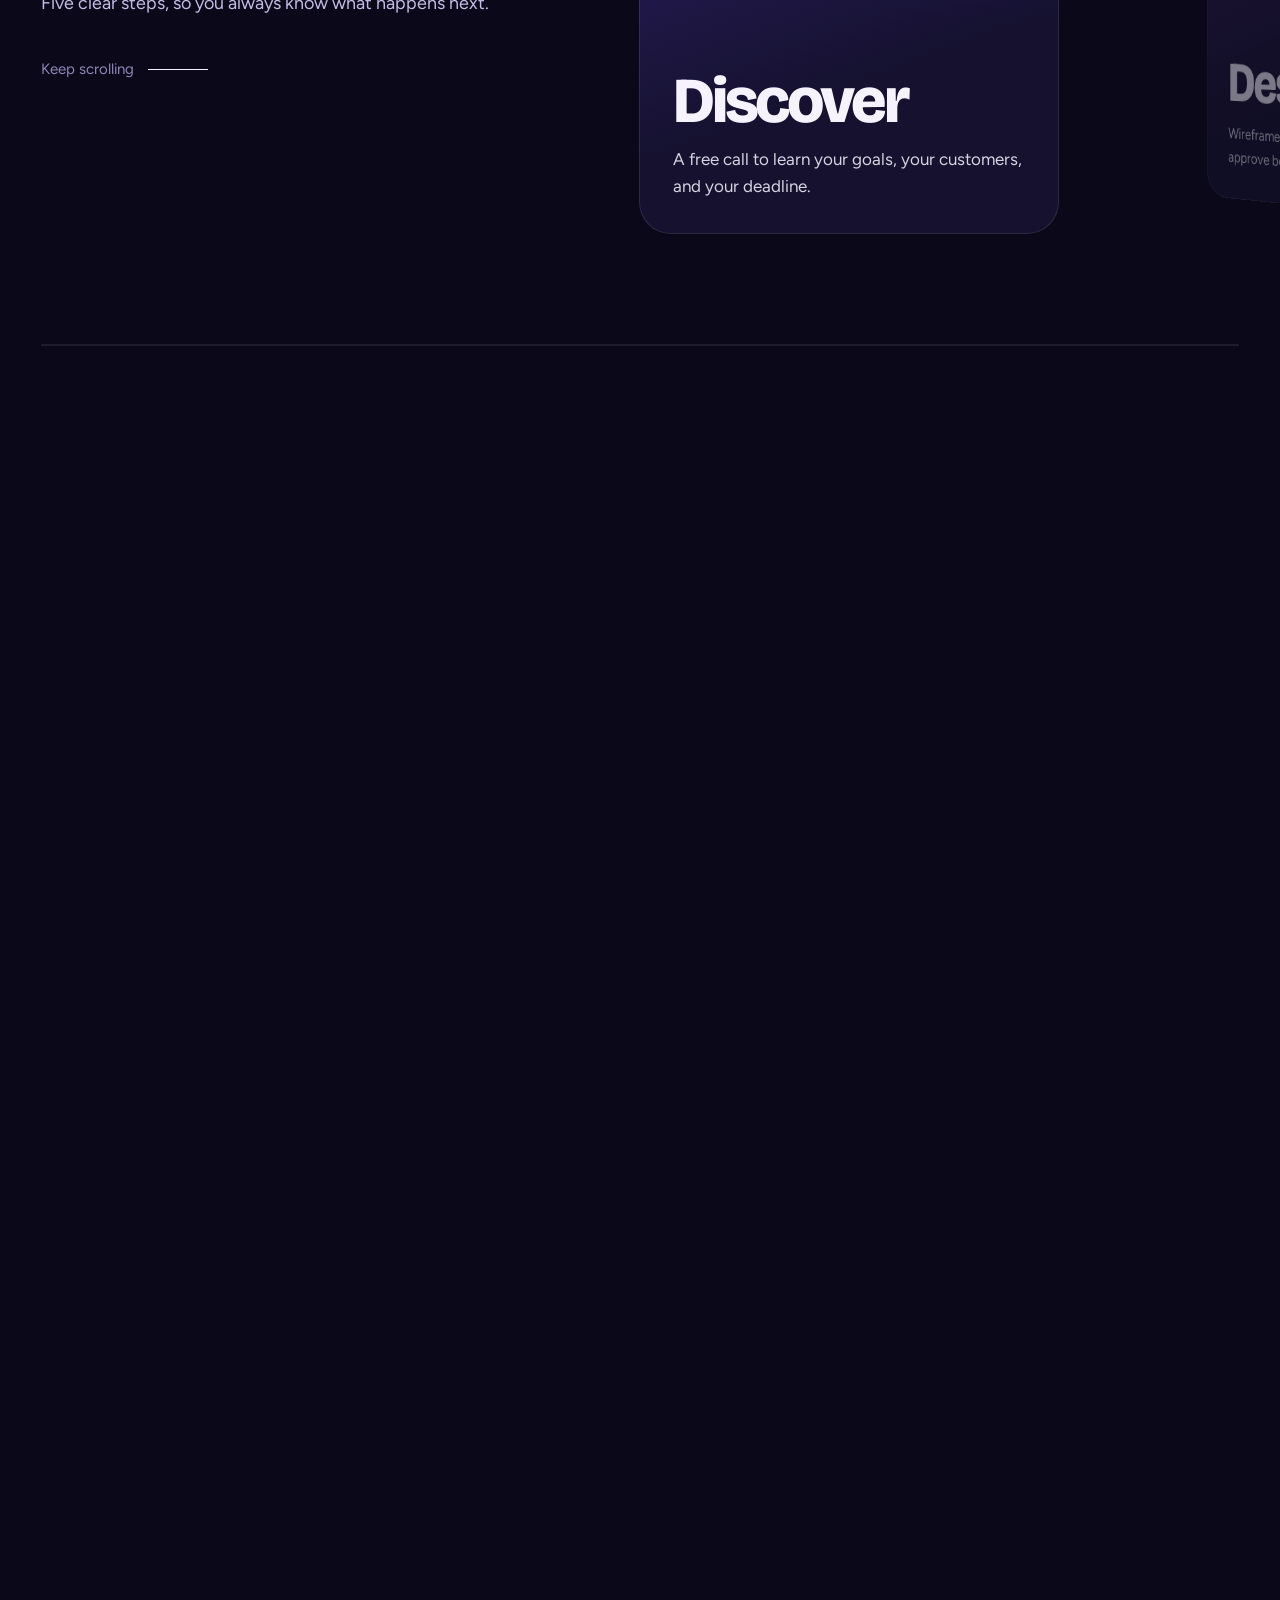
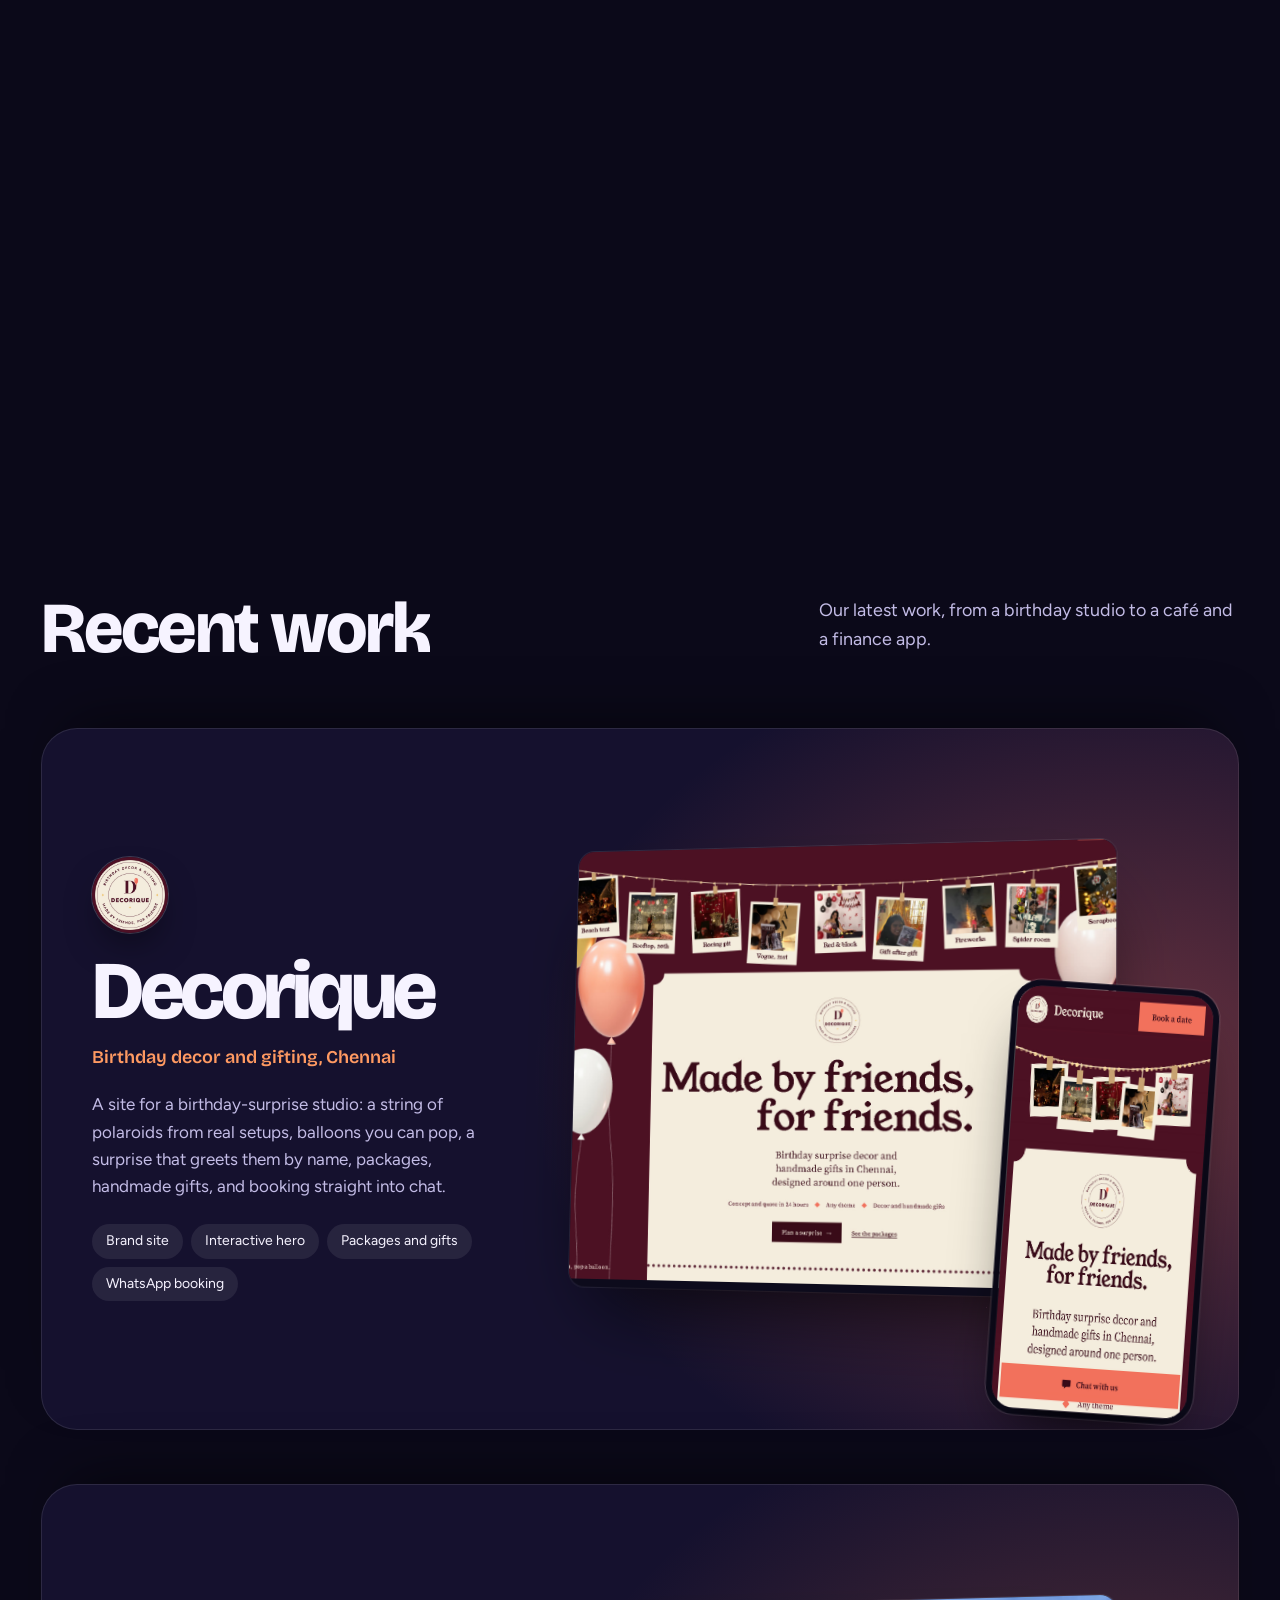
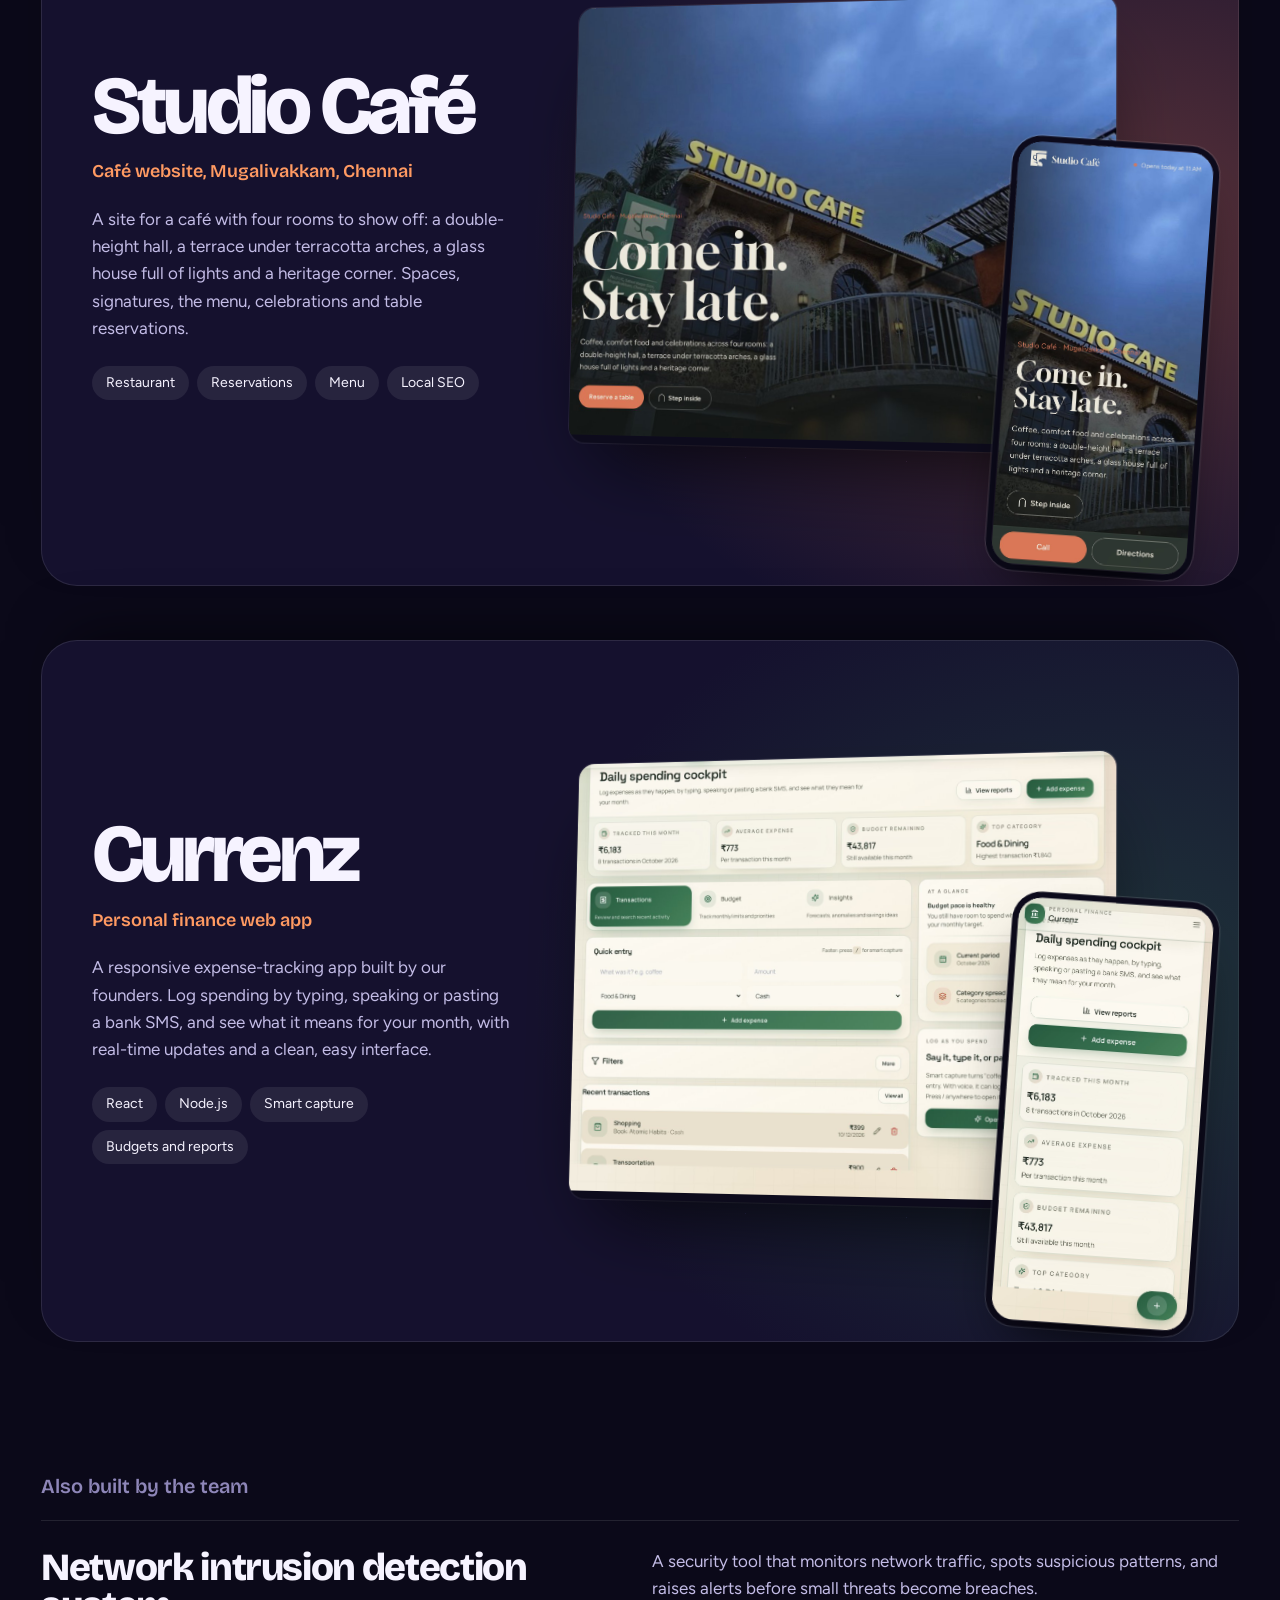
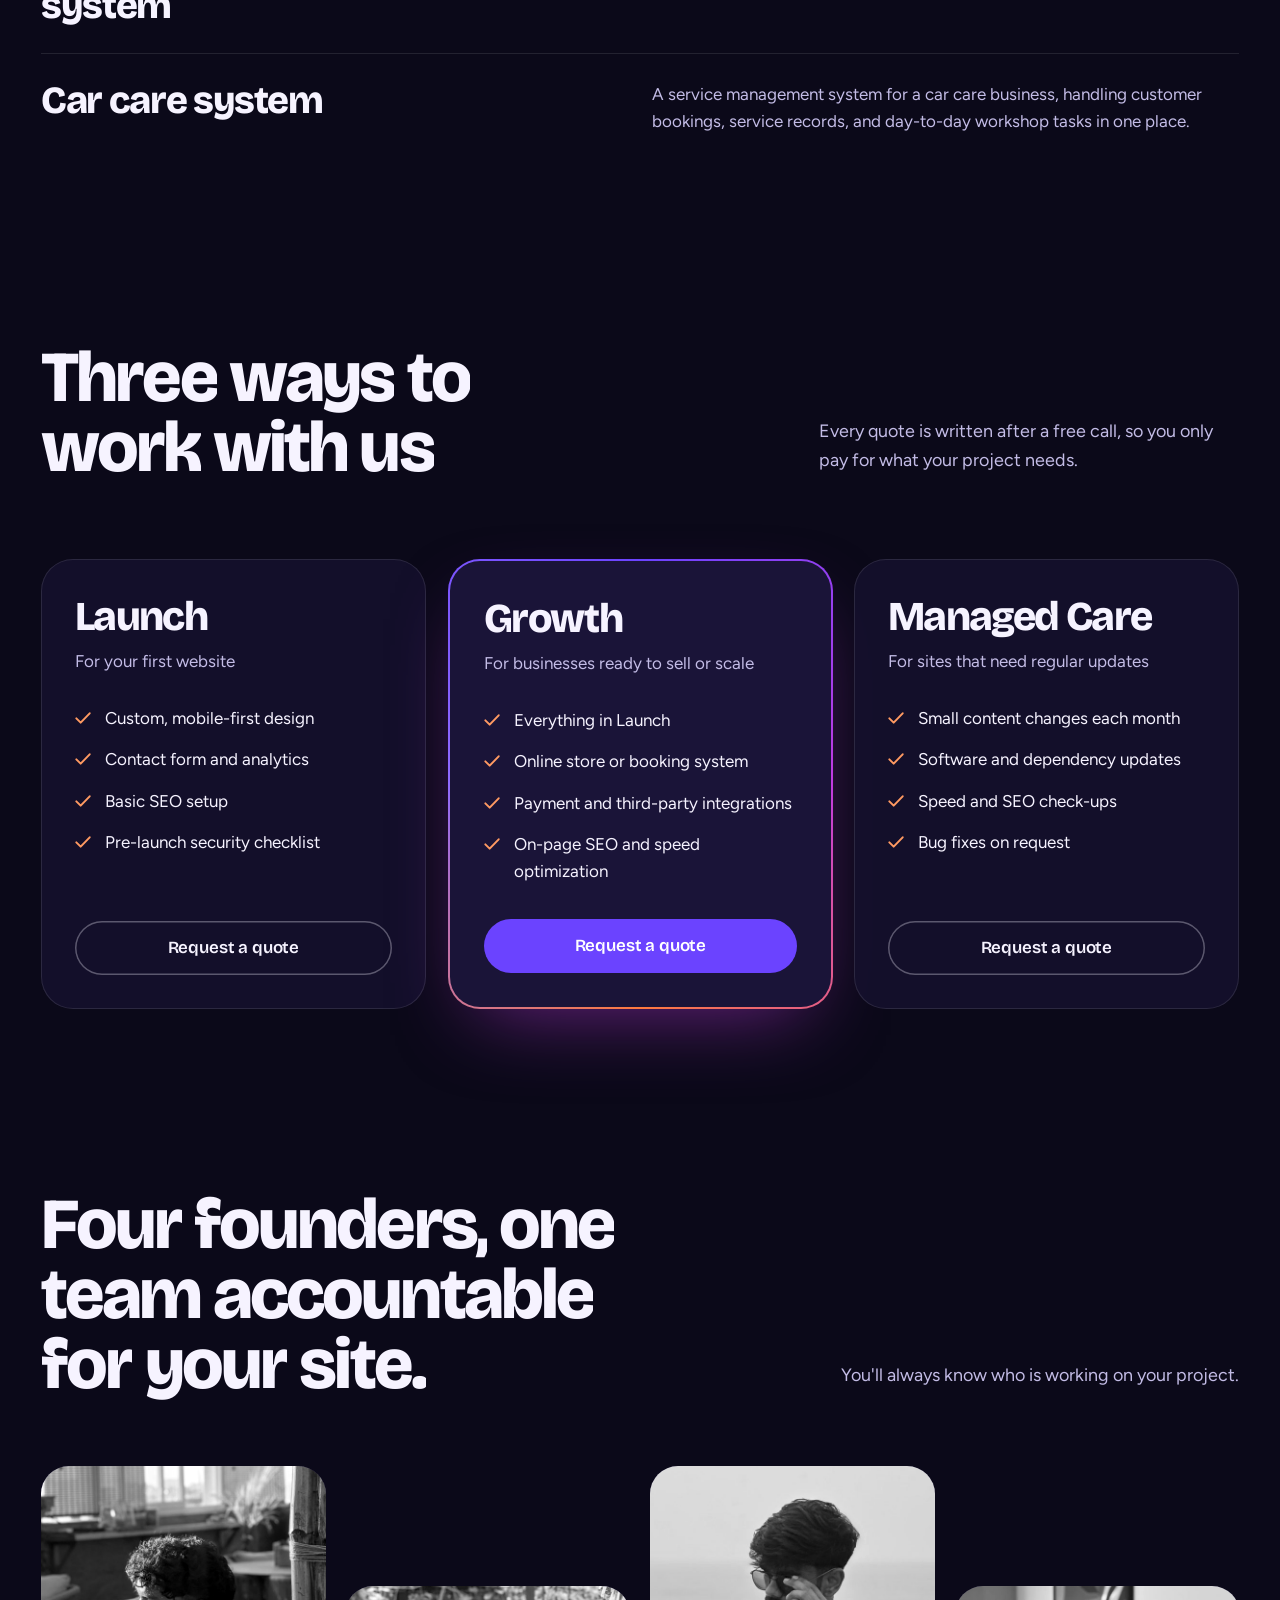
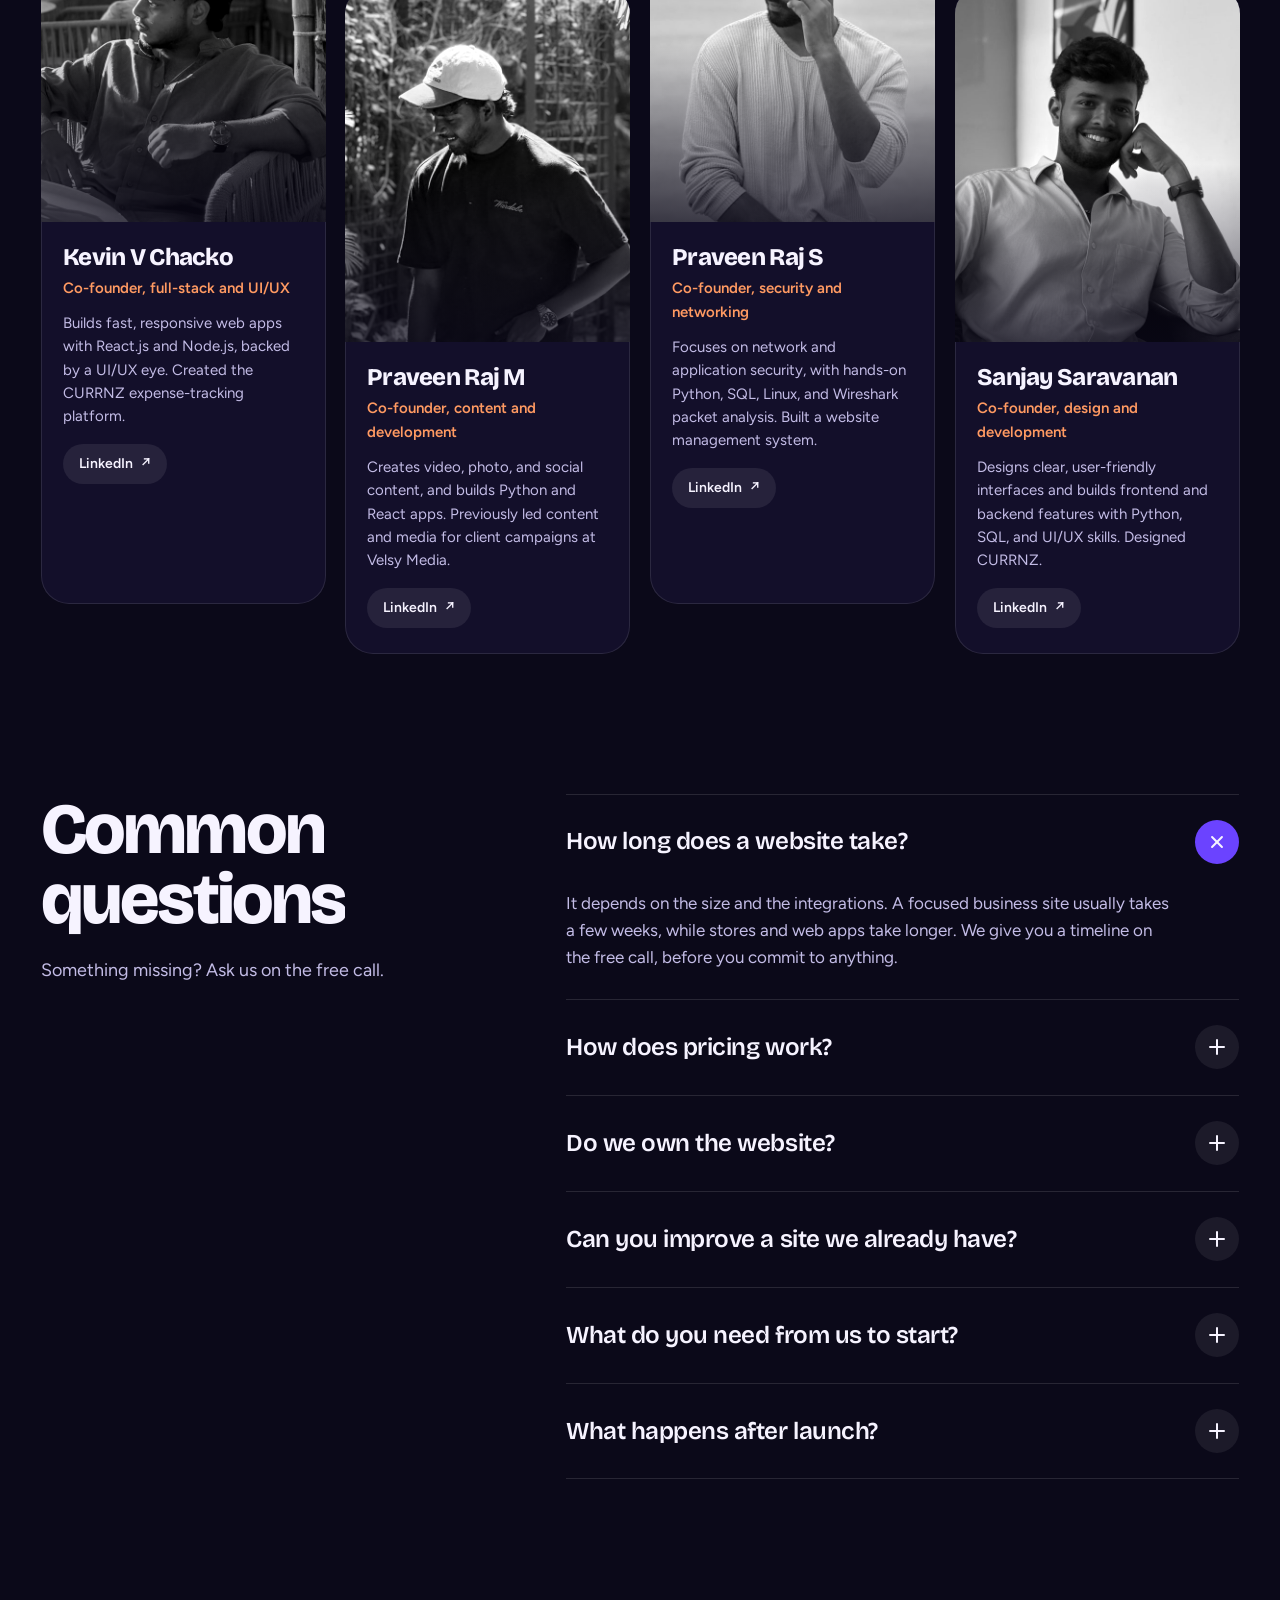
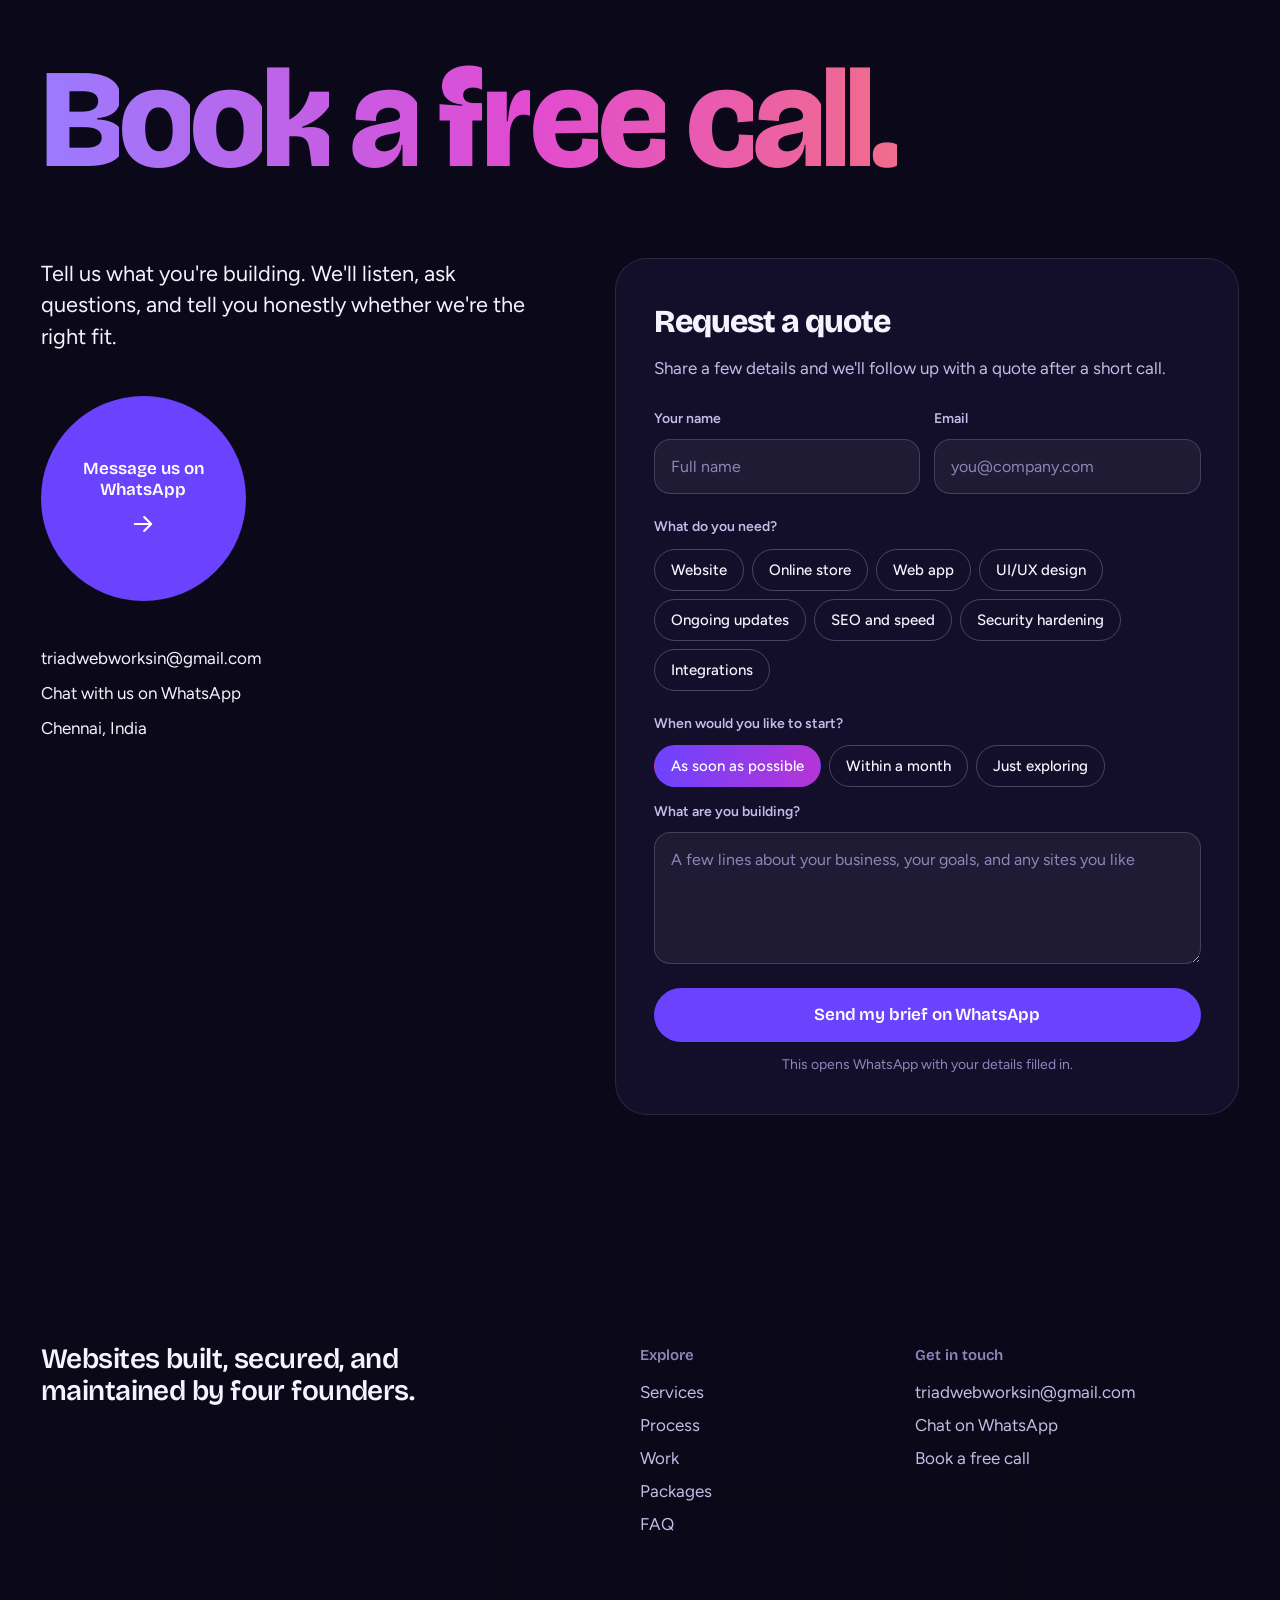
==== commit 07733b9c: "Launch the new 3D site with Decorique, Studio Café and Currenz Co-Authored-By: Claude Opus 5.5 <nore" ====
--- a/index.html
+++ b/index.html
@@ -16,680 +16,498 @@
 <meta name="twitter:card" content="summary">
 <link rel="preconnect" href="https://fonts.googleapis.com">
 <link rel="preconnect" href="https://fonts.gstatic.com" crossorigin>
-<link href="https://fonts.googleapis.com/css2?family=Bricolage+Grotesque:opsz,wght@12..96,500;12..96,700;12..96,800&amp;family=Figtree:wght@400;500;600&amp;display=swap" rel="stylesheet">
+<link href="https://fonts.googleapis.com/css2?family=Bricolage+Grotesque:opsz,wght@12..96,400;12..96,600;12..96,800&amp;family=Figtree:wght@400;500;600&amp;display=swap" rel="stylesheet">
 <link rel="stylesheet" href="styles.css">
 <script type="application/ld+json">{"@context": "https://schema.org", "@type": "ProfessionalService", "name": "Triad Webworks", "url": "https://www.triadwebworks.in/", "email": "triadwebworksin@gmail.com", "description": "Triad Webworks is a founder-led web studio in Chennai that designs, builds, secures and maintains websites, online stores and web apps for local businesses and startups.", "areaServed": "IN", "address": {"@type": "PostalAddress", "addressLocality": "Chennai", "addressCountry": "IN"}}</script>
 </head>
 <body>
-<div style="width:100%;background:#0B0919;color:#F6F3FF;font-family:'Figtree','Segoe UI',system-ui,sans-serif;font-size:17px;line-height:1.6;overflow-x:clip;">
-<div class="intro" aria-hidden="true">
-  <svg width="84" height="84" viewBox="0 0 32 32" style="overflow:visible;"><path class="intro-tri" pathLength="1" d="M16 5L27 24H5L16 5Z" fill="none" stroke="#F6F3FF" stroke-opacity="0.6" stroke-width="1.2" stroke-linejoin="round"></path><circle class="intro-node" cx="16" cy="5" r="3.6" fill="#6B43FF" style="animation-delay:.35s;"></circle><circle class="intro-node" cx="27" cy="24" r="3.6" fill="#C13BE0" style="animation-delay:.47s;"></circle><circle class="intro-node" cx="5" cy="24" r="3.6" fill="#FF7A3D" style="animation-delay:.59s;"></circle></svg>
-  <div class="display intro-word" style="font-size:22px;font-weight:800;">Triad Webworks</div>
+<canvas id="gl" aria-hidden="true"></canvas>
+<div class="aura" aria-hidden="true"></div>
+<div class="grain" aria-hidden="true"></div>
+
+<div class="loader" aria-hidden="true">
+  <div class="loader-mark">
+    <svg viewBox="0 0 32 32" width="96" height="96"><path class="ld-tri" pathLength="1" d="M16 5L27 24H5L16 5Z"/><circle class="ld-n" cx="16" cy="5" r="3.4" fill="#6B43FF"/><circle class="ld-n" cx="27" cy="24" r="3.4" fill="#C13BE0"/><circle class="ld-n" cx="5" cy="24" r="3.4" fill="#FF7A3D"/></svg>
+  </div>
+  <div class="loader-word">Triad Webworks</div>
+  <div class="loader-count"><span id="ld-num">0</span></div>
+  <div class="loader-bar"><span></span></div>
 </div>
+
+<div class="cursor" aria-hidden="true"><span class="cursor-ring"><span class="cursor-txt">View</span></span><span class="cursor-dot"></span></div>
 <div class="progress" aria-hidden="true"></div>
-<div class="cursor-glow" aria-hidden="true"></div>
-<a class="fab" href="https://wa.me/918667828159" data-wa="call" target="_blank" rel="noopener" aria-label="Book a free call on WhatsApp">
+
+<a class="fab mag" href="https://wa.me/918667828159" data-wa="call" target="_blank" rel="noopener" aria-label="Book a free call on WhatsApp">
   <span class="fab-label">Book a free call</span>
-  <span class="fab-ball"><svg width="26" height="26" viewBox="0 0 24 24" fill="none" stroke="#ffffff" stroke-width="1.9" stroke-linecap="round" stroke-linejoin="round" aria-hidden="true"><path d="M4 20l1.3-4.2A8 8 0 1 1 8.4 18.8L4 20z"></path><path d="M9 10.5c.5 1.8 2 3.3 3.8 3.9"></path></svg></span>
+  <span class="fab-ball"><svg width="24" height="24" viewBox="0 0 24 24" fill="none" stroke="#fff" stroke-width="1.9" stroke-linecap="round" stroke-linejoin="round" aria-hidden="true"><path d="M4 20l1.3-4.2A8 8 0 1 1 8.4 18.8L4 20z"/><path d="M9 10.5c.5 1.8 2 3.3 3.8 3.9"/></svg></span>
 </a>
 
-
-<!-- NAV -->
-<header style="position:sticky;top:0;z-index:30;padding:16px 16px 0;">
-  <div class="nav-pill" style="max-width:1240px;margin:0 auto;display:flex;align-items:center;justify-content:space-between;gap:12px;padding:10px 10px 10px 22px;border-radius:999px;background:rgba(20,16,43,0.8);backdrop-filter:blur(16px);-webkit-backdrop-filter:blur(16px);border:1px solid rgba(255,255,255,0.12);">
-    <a class="display brand" href="#top" aria-label="Triad Webworks home" style="display:flex;align-items:center;gap:10px;font-weight:800;font-size:20px;letter-spacing:-0.02em;color:#F6F3FF;">
-      <svg width="30" height="30" viewBox="0 0 32 32" aria-hidden="true"><path d="M16 5L27 24H5L16 5Z" fill="none" stroke="#F6F3FF" stroke-opacity="0.5" stroke-width="1.5" stroke-linejoin="round"></path><circle cx="16" cy="5" r="4" fill="#6B43FF"></circle><circle cx="27" cy="24" r="4" fill="#C13BE0"></circle><circle cx="5" cy="24" r="4" fill="#FF7A3D"></circle></svg>
-      Triad Webworks
+<header class="nav">
+  <div class="nav-in">
+    <a class="brand" href="#top" aria-label="Triad Webworks home">
+      <svg width="30" height="30" viewBox="0 0 32 32" aria-hidden="true"><path d="M16 5L27 24H5L16 5Z" fill="none" stroke="#F6F3FF" stroke-opacity=".5" stroke-width="1.5" stroke-linejoin="round"/><circle cx="16" cy="5" r="4" fill="#6B43FF"/><circle cx="27" cy="24" r="4" fill="#C13BE0"/><circle cx="5" cy="24" r="4" fill="#FF7A3D"/></svg>
+      <span>Triad Webworks</span>
     </a>
-    <nav class="nav-links" aria-label="Main" style="display:flex;gap:30px;font-size:16px;font-weight:500;">
-      <a href="#services">Services</a>
-      <a href="#process">Process</a>
-      <a href="#packages">Packages</a>
-      <a href="#work">Work</a>
-      <a href="#team">Team</a>
-      <a href="#faq">FAQ</a>
+    <nav class="nav-links" aria-label="Main">
+      <a href="#services"><span data-roll>Services</span></a>
+      <a href="#process"><span data-roll>Process</span></a>
+      <a href="#work"><span data-roll>Work</span></a>
+      <a href="#packages"><span data-roll>Packages</span></a>
+      <a href="#team"><span data-roll>Team</span></a>
+      <a href="#faq"><span data-roll>FAQ</span></a>
     </nav>
-    <div style="display:flex;align-items:center;gap:8px;">
-      <a class="btn btn-primary btn-sm nav-cta mag" href="https://wa.me/918667828159" data-wa="call" target="_blank" rel="noopener">Book a free call</a>
-      <button type="button" class="menu-btn" aria-label="Menu" aria-expanded="false" aria-controls="mobile-menu" id="menu-btn" style="width:44px;height:44px;padding:0;border-radius:50%;border:1px solid rgba(255,255,255,0.26);background:transparent;color:#F6F3FF;cursor:pointer;align-items:center;justify-content:center;">
-        <svg class="ico-open" width="22" height="22" viewBox="0 0 24 24" fill="none" stroke="#F6F3FF" stroke-width="2" stroke-linecap="round" aria-hidden="true"><path d="M4 7h16M4 12h16M4 17h16"></path></svg>
-        <svg class="ico-close" hidden width="22" height="22" viewBox="0 0 24 24" fill="none" stroke="#F6F3FF" stroke-width="2" stroke-linecap="round" aria-hidden="true"><path d="M6 6l12 12M18 6L6 18"></path></svg>
-      </button>
-    </div>
-  </div>
-  <div id="mobile-menu" hidden class="menu-panel menu-pop" style="position:absolute;left:16px;right:16px;top:100%;margin-top:8px;">
-      <nav aria-label="Mobile" style="max-width:1240px;margin:0 auto;padding:12px;border-radius:28px;background:rgba(20,16,43,0.97);backdrop-filter:blur(16px);-webkit-backdrop-filter:blur(16px);border:1px solid rgba(255,255,255,0.14);display:flex;flex-direction:column;gap:2px;">
-        <a href="#services" style="display:flex;align-items:center;min-height:52px;padding:0 16px;border-radius:16px;font-size:18px;font-weight:500;">Services</a>
-        <a href="#process" style="display:flex;align-items:center;min-height:52px;padding:0 16px;border-radius:16px;font-size:18px;font-weight:500;">Process</a>
-        <a href="#packages" style="display:flex;align-items:center;min-height:52px;padding:0 16px;border-radius:16px;font-size:18px;font-weight:500;">Packages</a>
-        <a href="#work" style="display:flex;align-items:center;min-height:52px;padding:0 16px;border-radius:16px;font-size:18px;font-weight:500;">Work</a>
-        <a href="#team" style="display:flex;align-items:center;min-height:52px;padding:0 16px;border-radius:16px;font-size:18px;font-weight:500;">Team</a>
-        <a href="#faq" style="display:flex;align-items:center;min-height:52px;padding:0 16px;border-radius:16px;font-size:18px;font-weight:500;">FAQ</a>
-        <a class="btn btn-primary" href="https://wa.me/918667828159" data-wa="call" target="_blank" rel="noopener" style="margin-top:8px;">Book a free call</a>
-      </nav>
-    </div>
-  </header>
+    <div class="nav-end">
+      <a class="btn btn-primary btn-sm mag nav-cta" href="https://wa.me/918667828159" data-wa="call" target="_blank" rel="noopener"><span>Book a free call</span></a>
+      <button type="button" class="menu-btn" id="menu-btn" aria-label="Menu" aria-expanded="false" aria-controls="mobile-menu"><i></i><i></i></button>
+    </div>
+  </div>
+</header>
+
+<div class="menu" id="mobile-menu" hidden>
+  <nav aria-label="Mobile">
+    <a href="#services">Services</a>
+    <a href="#process">Process</a>
+    <a href="#work">Work</a>
+    <a href="#packages">Packages</a>
+    <a href="#team">Team</a>
+    <a href="#faq">FAQ</a>
+  </nav>
+  <a class="btn btn-primary" href="https://wa.me/918667828159" data-wa="call" target="_blank" rel="noopener">Book a free call</a>
+  <p class="menu-foot">triadwebworksin@gmail.com · Chennai, India</p>
+</div>
+
+<main>
 
 <!-- HERO -->
-<section id="top" style="position:relative;margin-top:-80px;padding-top:80px;">
-  <div class="hero-lines" aria-hidden="true"></div>
-  <div class="hero-bg" aria-hidden="true" style="position:absolute;left:0;right:0;top:0;bottom:0;pointer-events:none;background:radial-gradient(55% 60% at 80% 30%, rgba(107,67,255,0.32), rgba(107,67,255,0) 70%), radial-gradient(40% 45% at 92% 82%, rgba(255,122,61,0.20), rgba(255,122,61,0) 70%), radial-gradient(35% 40% at 6% 92%, rgba(193,59,224,0.16), rgba(193,59,224,0) 70%);"></div>
-  <div class="wrap hero-grid" style="position:relative;display:grid;grid-template-columns:minmax(0,1.3fr) minmax(0,1fr);gap:48px;align-items:center;padding-top:72px;padding-bottom:104px;">
-    <div>
-      <h1 class="display h1-hero" style="font-weight:800;font-size:clamp(46px,6.6vw,98px);line-height:0.98;letter-spacing:-0.035em;">
-        <span class="ln"><span class="ln-i" style="--i:0;">We build it.</span></span>
-        <span class="ln"><span class="ln-i grad-flow" style="--i:1;display:block;width:fit-content;background:linear-gradient(90deg,#8F6BFF,#E14BD2 30%,#FF8A4C 55%,#E14BD2 75%,#8F6BFF);-webkit-background-clip:text;background-clip:text;color:transparent;">We secure it.</span></span>
-        <span class="ln"><span class="ln-i shine-stroke" style="--i:2;display:block;width:fit-content;color:transparent;-webkit-text-stroke:2px #F6F3FF;">We maintain it.</span></span>
-      </h1>
-      <p class="hero-in" style="--i:0;margin-top:28px;max-width:540px;font-size:19px;color:#B9B2DC;">Triad Webworks is a founder-led studio that designs, builds, and looks after websites, so you can get on with running your business.</p>
-
-      <div class="hero-in" style="--i:1;margin-top:32px;">
-        <div id="audience-label" style="font-size:15px;color:#B9B2DC;margin-bottom:10px;">Which sounds most like you?</div>
-        <div role="group" aria-labelledby="audience-label" style="display:inline-flex;flex-wrap:wrap;padding:4px;border-radius:999px;background:rgba(255,255,255,0.06);border:1px solid rgba(255,255,255,0.14);">
-          <button type="button" aria-pressed="true" data-aud="local" style="border:0;cursor:pointer;min-height:44px;padding:0 20px;border-radius:999px;font-family:inherit;font-size:16px;font-weight:600;background:#F6F3FF;color:#0B0919;">A local business</button>
-          <button type="button" aria-pressed="false" data-aud="startup" style="border:0;cursor:pointer;min-height:44px;padding:0 20px;border-radius:999px;font-family:inherit;font-size:16px;font-weight:600;background:transparent;color:#F6F3FF;">A startup or brand</button>
-        </div>
-        <ul id="aud-list" style="margin-top:22px;display:flex;flex-direction:column;gap:10px;max-width:540px;">
-<li style="display:flex;gap:12px;align-items:flex-start;font-size:17px;">
-              <svg width="20" height="20" viewBox="0 0 24 24" fill="none" stroke="#FF9A62" stroke-width="2" stroke-linecap="round" stroke-linejoin="round" aria-hidden="true" style="flex:none;margin-top:4px;"><path d="M5 12.5l4.5 4.5L19 7.5"></path></svg>
-              <span>A mobile-first site that shows up when locals search</span>
-            </li>
-<li style="display:flex;gap:12px;align-items:flex-start;font-size:17px;">
-              <svg width="20" height="20" viewBox="0 0 24 24" fill="none" stroke="#FF9A62" stroke-width="2" stroke-linecap="round" stroke-linejoin="round" aria-hidden="true" style="flex:none;margin-top:4px;"><path d="M5 12.5l4.5 4.5L19 7.5"></path></svg>
-              <span>Enquiry forms, online booking, or WhatsApp chat</span>
-            </li>
-<li style="display:flex;gap:12px;align-items:flex-start;font-size:17px;">
-              <svg width="20" height="20" viewBox="0 0 24 24" fill="none" stroke="#FF9A62" stroke-width="2" stroke-linecap="round" stroke-linejoin="round" aria-hidden="true" style="flex:none;margin-top:4px;"><path d="M5 12.5l4.5 4.5L19 7.5"></path></svg>
-              <span>Simple updates you can do yourself, or leave to us</span>
-            </li>
-</ul>
-      </div>
-
-      <div class="hero-ctas hero-in" style="--i:2;margin-top:36px;display:flex;flex-wrap:wrap;gap:14px;">
-        <a class="btn btn-primary mag" href="https://wa.me/918667828159" data-wa="call" target="_blank" rel="noopener">Book a free call</a>
-        <a class="btn btn-ghost mag" href="https://wa.me/918667828159" data-wa="quote" target="_blank" rel="noopener">Request a quote</a>
-      </div>
-    </div>
-
-    <div class="orbs" aria-hidden="true" style="position:relative;width:100%;max-width:560px;aspect-ratio:1/1;margin-left:auto;">
-      <svg class="orb-ring" viewBox="0 0 100 100" style="overflow:visible;"><circle cx="50" cy="50" r="49" fill="none" stroke="rgba(255,255,255,0.14)" stroke-width="0.3" stroke-dasharray="0.6 2.4"></circle><circle cx="50" cy="1" r="1.1" fill="#FFB27A"></circle><circle cx="7.6" cy="74.5" r="0.8" fill="#9B7BFF"></circle></svg>
-      <div class="orb-a" style="position:absolute;left:0;top:8%;width:64%;aspect-ratio:1/1;border-radius:50%;mix-blend-mode:screen;background:radial-gradient(circle at 40% 35%, #9B7BFF 0%, #5B3DF5 42%, rgba(91,61,245,0) 70%);"></div>
-      <div class="orb-b" style="position:absolute;right:0;top:8%;width:64%;aspect-ratio:1/1;border-radius:50%;mix-blend-mode:screen;background:radial-gradient(circle at 60% 35%, #F27BE8 0%, #C13BE0 42%, rgba(193,59,224,0) 70%);"></div>
-      <div class="orb-c" style="position:absolute;left:18%;bottom:0;width:64%;aspect-ratio:1/1;border-radius:50%;mix-blend-mode:screen;background:radial-gradient(circle at 50% 60%, #FFB27A 0%, #FF6B3D 42%, rgba(255,107,61,0) 70%);"></div>
-            <svg viewBox="0 0 100 100" preserveAspectRatio="none" style="position:absolute;left:0;top:0;width:100%;height:100%;overflow:visible;"><path class="orb-flow" d="M14 8H86L50 95Z" fill="none" stroke="rgba(255,255,255,0.45)" stroke-width="0.35" stroke-linejoin="round" vector-effect="non-scaling-stroke"></path></svg>
-      <div class="display orb-tag" style="--i:0;position:absolute;left:2%;top:4%;backdrop-filter:blur(8px);-webkit-backdrop-filter:blur(8px);padding:8px 18px;border-radius:999px;background:rgba(11,9,25,0.55);border:1px solid rgba(255,255,255,0.22);font-size:18px;font-weight:700;">Build</div>
-      <div class="display orb-tag" style="--i:1;animation-duration:6s,.8s;position:absolute;right:2%;top:4%;backdrop-filter:blur(8px);-webkit-backdrop-filter:blur(8px);padding:8px 18px;border-radius:999px;background:rgba(11,9,25,0.55);border:1px solid rgba(255,255,255,0.22);font-size:18px;font-weight:700;">Secure</div>
-      <div class="display orb-tag" style="--i:2;animation-duration:7s,.8s;position:absolute;left:50%;bottom:1%;margin-left:-3.3em;backdrop-filter:blur(8px);-webkit-backdrop-filter:blur(8px);padding:8px 18px;border-radius:999px;background:rgba(11,9,25,0.55);border:1px solid rgba(255,255,255,0.22);font-size:18px;font-weight:700;">Maintain</div>
-    </div>
-  </div>
-</section>
-
-<!-- INTEGRATIONS -->
-<section aria-label="What we do" style="padding-top:8px;">
-  <div class="marquee" style="padding:26px 0;border-top:1px solid rgba(255,255,255,0.08);border-bottom:1px solid rgba(255,255,255,0.08);background:rgba(255,255,255,0.02);">
-    <div class="mq-track"><div class="mq-set"><span class="display mq-word">Business websites</span><svg width="34" height="34" viewBox="0 0 32 32" aria-hidden="true" style="flex:none;"><circle cx="16" cy="6" r="4" fill="#6B43FF"></circle><circle cx="26" cy="24" r="4" fill="#C13BE0"></circle><circle cx="6" cy="24" r="4" fill="#FF7A3D"></circle></svg><span class="display mq-word mq-out">Online stores</span><svg width="34" height="34" viewBox="0 0 32 32" aria-hidden="true" style="flex:none;"><circle cx="16" cy="6" r="4" fill="#6B43FF"></circle><circle cx="26" cy="24" r="4" fill="#C13BE0"></circle><circle cx="6" cy="24" r="4" fill="#FF7A3D"></circle></svg><span class="display mq-word">Web apps</span><svg width="34" height="34" viewBox="0 0 32 32" aria-hidden="true" style="flex:none;"><circle cx="16" cy="6" r="4" fill="#6B43FF"></circle><circle cx="26" cy="24" r="4" fill="#C13BE0"></circle><circle cx="6" cy="24" r="4" fill="#FF7A3D"></circle></svg><span class="display mq-word mq-out">UI/UX design</span><svg width="34" height="34" viewBox="0 0 32 32" aria-hidden="true" style="flex:none;"><circle cx="16" cy="6" r="4" fill="#6B43FF"></circle><circle cx="26" cy="24" r="4" fill="#C13BE0"></circle><circle cx="6" cy="24" r="4" fill="#FF7A3D"></circle></svg><span class="display mq-word">SEO and speed</span><svg width="34" height="34" viewBox="0 0 32 32" aria-hidden="true" style="flex:none;"><circle cx="16" cy="6" r="4" fill="#6B43FF"></circle><circle cx="26" cy="24" r="4" fill="#C13BE0"></circle><circle cx="6" cy="24" r="4" fill="#FF7A3D"></circle></svg><span class="display mq-word mq-out">Security hardening</span><svg width="34" height="34" viewBox="0 0 32 32" aria-hidden="true" style="flex:none;"><circle cx="16" cy="6" r="4" fill="#6B43FF"></circle><circle cx="26" cy="24" r="4" fill="#C13BE0"></circle><circle cx="6" cy="24" r="4" fill="#FF7A3D"></circle></svg><span class="display mq-word">Integrations</span><svg width="34" height="34" viewBox="0 0 32 32" aria-hidden="true" style="flex:none;"><circle cx="16" cy="6" r="4" fill="#6B43FF"></circle><circle cx="26" cy="24" r="4" fill="#C13BE0"></circle><circle cx="6" cy="24" r="4" fill="#FF7A3D"></circle></svg><span class="display mq-word mq-out">Maintenance</span><svg width="34" height="34" viewBox="0 0 32 32" aria-hidden="true" style="flex:none;"><circle cx="16" cy="6" r="4" fill="#6B43FF"></circle><circle cx="26" cy="24" r="4" fill="#C13BE0"></circle><circle cx="6" cy="24" r="4" fill="#FF7A3D"></circle></svg><span class="display mq-word">Business websites</span><svg width="34" height="34" viewBox="0 0 32 32" aria-hidden="true" style="flex:none;"><circle cx="16" cy="6" r="4" fill="#6B43FF"></circle><circle cx="26" cy="24" r="4" fill="#C13BE0"></circle><circle cx="6" cy="24" r="4" fill="#FF7A3D"></circle></svg><span class="display mq-word mq-out">Online stores</span><svg width="34" height="34" viewBox="0 0 32 32" aria-hidden="true" style="flex:none;"><circle cx="16" cy="6" r="4" fill="#6B43FF"></circle><circle cx="26" cy="24" r="4" fill="#C13BE0"></circle><circle cx="6" cy="24" r="4" fill="#FF7A3D"></circle></svg><span class="display mq-word">Web apps</span><svg width="34" height="34" viewBox="0 0 32 32" aria-hidden="true" style="flex:none;"><circle cx="16" cy="6" r="4" fill="#6B43FF"></circle><circle cx="26" cy="24" r="4" fill="#C13BE0"></circle><circle cx="6" cy="24" r="4" fill="#FF7A3D"></circle></svg><span class="display mq-word mq-out">UI/UX design</span><svg width="34" height="34" viewBox="0 0 32 32" aria-hidden="true" style="flex:none;"><circle cx="16" cy="6" r="4" fill="#6B43FF"></circle><circle cx="26" cy="24" r="4" fill="#C13BE0"></circle><circle cx="6" cy="24" r="4" fill="#FF7A3D"></circle></svg><span class="display mq-word">SEO and speed</span><svg width="34" height="34" viewBox="0 0 32 32" aria-hidden="true" style="flex:none;"><circle cx="16" cy="6" r="4" fill="#6B43FF"></circle><circle cx="26" cy="24" r="4" fill="#C13BE0"></circle><circle cx="6" cy="24" r="4" fill="#FF7A3D"></circle></svg><span class="display mq-word mq-out">Security hardening</span><svg width="34" height="34" viewBox="0 0 32 32" aria-hidden="true" style="flex:none;"><circle cx="16" cy="6" r="4" fill="#6B43FF"></circle><circle cx="26" cy="24" r="4" fill="#C13BE0"></circle><circle cx="6" cy="24" r="4" fill="#FF7A3D"></circle></svg><span class="display mq-word">Integrations</span><svg width="34" height="34" viewBox="0 0 32 32" aria-hidden="true" style="flex:none;"><circle cx="16" cy="6" r="4" fill="#6B43FF"></circle><circle cx="26" cy="24" r="4" fill="#C13BE0"></circle><circle cx="6" cy="24" r="4" fill="#FF7A3D"></circle></svg><span class="display mq-word mq-out">Maintenance</span><svg width="34" height="34" viewBox="0 0 32 32" aria-hidden="true" style="flex:none;"><circle cx="16" cy="6" r="4" fill="#6B43FF"></circle><circle cx="26" cy="24" r="4" fill="#C13BE0"></circle><circle cx="6" cy="24" r="4" fill="#FF7A3D"></circle></svg></div><div class="mq-set" aria-hidden="true"><span class="display mq-word">Business websites</span><svg width="34" height="34" viewBox="0 0 32 32" aria-hidden="true" style="flex:none;"><circle cx="16" cy="6" r="4" fill="#6B43FF"></circle><circle cx="26" cy="24" r="4" fill="#C13BE0"></circle><circle cx="6" cy="24" r="4" fill="#FF7A3D"></circle></svg><span class="display mq-word mq-out">Online stores</span><svg width="34" height="34" viewBox="0 0 32 32" aria-hidden="true" style="flex:none;"><circle cx="16" cy="6" r="4" fill="#6B43FF"></circle><circle cx="26" cy="24" r="4" fill="#C13BE0"></circle><circle cx="6" cy="24" r="4" fill="#FF7A3D"></circle></svg><span class="display mq-word">Web apps</span><svg width="34" height="34" viewBox="0 0 32 32" aria-hidden="true" style="flex:none;"><circle cx="16" cy="6" r="4" fill="#6B43FF"></circle><circle cx="26" cy="24" r="4" fill="#C13BE0"></circle><circle cx="6" cy="24" r="4" fill="#FF7A3D"></circle></svg><span class="display mq-word mq-out">UI/UX design</span><svg width="34" height="34" viewBox="0 0 32 32" aria-hidden="true" style="flex:none;"><circle cx="16" cy="6" r="4" fill="#6B43FF"></circle><circle cx="26" cy="24" r="4" fill="#C13BE0"></circle><circle cx="6" cy="24" r="4" fill="#FF7A3D"></circle></svg><span class="display mq-word">SEO and speed</span><svg width="34" height="34" viewBox="0 0 32 32" aria-hidden="true" style="flex:none;"><circle cx="16" cy="6" r="4" fill="#6B43FF"></circle><circle cx="26" cy="24" r="4" fill="#C13BE0"></circle><circle cx="6" cy="24" r="4" fill="#FF7A3D"></circle></svg><span class="display mq-word mq-out">Security hardening</span><svg width="34" height="34" viewBox="0 0 32 32" aria-hidden="true" style="flex:none;"><circle cx="16" cy="6" r="4" fill="#6B43FF"></circle><circle cx="26" cy="24" r="4" fill="#C13BE0"></circle><circle cx="6" cy="24" r="4" fill="#FF7A3D"></circle></svg><span class="display mq-word">Integrations</span><svg width="34" height="34" viewBox="0 0 32 32" aria-hidden="true" style="flex:none;"><circle cx="16" cy="6" r="4" fill="#6B43FF"></circle><circle cx="26" cy="24" r="4" fill="#C13BE0"></circle><circle cx="6" cy="24" r="4" fill="#FF7A3D"></circle></svg><span class="display mq-word mq-out">Maintenance</span><svg width="34" height="34" viewBox="0 0 32 32" aria-hidden="true" style="flex:none;"><circle cx="16" cy="6" r="4" fill="#6B43FF"></circle><circle cx="26" cy="24" r="4" fill="#C13BE0"></circle><circle cx="6" cy="24" r="4" fill="#FF7A3D"></circle></svg><span class="display mq-word">Business websites</span><svg width="34" height="34" viewBox="0 0 32 32" aria-hidden="true" style="flex:none;"><circle cx="16" cy="6" r="4" fill="#6B43FF"></circle><circle cx="26" cy="24" r="4" fill="#C13BE0"></circle><circle cx="6" cy="24" r="4" fill="#FF7A3D"></circle></svg><span class="display mq-word mq-out">Online stores</span><svg width="34" height="34" viewBox="0 0 32 32" aria-hidden="true" style="flex:none;"><circle cx="16" cy="6" r="4" fill="#6B43FF"></circle><circle cx="26" cy="24" r="4" fill="#C13BE0"></circle><circle cx="6" cy="24" r="4" fill="#FF7A3D"></circle></svg><span class="display mq-word">Web apps</span><svg width="34" height="34" viewBox="0 0 32 32" aria-hidden="true" style="flex:none;"><circle cx="16" cy="6" r="4" fill="#6B43FF"></circle><circle cx="26" cy="24" r="4" fill="#C13BE0"></circle><circle cx="6" cy="24" r="4" fill="#FF7A3D"></circle></svg><span class="display mq-word mq-out">UI/UX design</span><svg width="34" height="34" viewBox="0 0 32 32" aria-hidden="true" style="flex:none;"><circle cx="16" cy="6" r="4" fill="#6B43FF"></circle><circle cx="26" cy="24" r="4" fill="#C13BE0"></circle><circle cx="6" cy="24" r="4" fill="#FF7A3D"></circle></svg><span class="display mq-word">SEO and speed</span><svg width="34" height="34" viewBox="0 0 32 32" aria-hidden="true" style="flex:none;"><circle cx="16" cy="6" r="4" fill="#6B43FF"></circle><circle cx="26" cy="24" r="4" fill="#C13BE0"></circle><circle cx="6" cy="24" r="4" fill="#FF7A3D"></circle></svg><span class="display mq-word mq-out">Security hardening</span><svg width="34" height="34" viewBox="0 0 32 32" aria-hidden="true" style="flex:none;"><circle cx="16" cy="6" r="4" fill="#6B43FF"></circle><circle cx="26" cy="24" r="4" fill="#C13BE0"></circle><circle cx="6" cy="24" r="4" fill="#FF7A3D"></circle></svg><span class="display mq-word">Integrations</span><svg width="34" height="34" viewBox="0 0 32 32" aria-hidden="true" style="flex:none;"><circle cx="16" cy="6" r="4" fill="#6B43FF"></circle><circle cx="26" cy="24" r="4" fill="#C13BE0"></circle><circle cx="6" cy="24" r="4" fill="#FF7A3D"></circle></svg><span class="display mq-word mq-out">Maintenance</span><svg width="34" height="34" viewBox="0 0 32 32" aria-hidden="true" style="flex:none;"><circle cx="16" cy="6" r="4" fill="#6B43FF"></circle><circle cx="26" cy="24" r="4" fill="#C13BE0"></circle><circle cx="6" cy="24" r="4" fill="#FF7A3D"></circle></svg></div></div>
-  </div>
-  <div class="wrap" style="padding-top:28px;padding-bottom:8px;display:flex;flex-wrap:wrap;align-items:center;justify-content:center;gap:12px;">
-    <p style="font-size:16px;color:#B9B2DC;margin-right:6px;">Plugs into the tools you already use</p>
-    <span style="padding:8px 18px;border-radius:999px;border:1px solid rgba(255,255,255,0.18);background:rgba(255,255,255,0.04);font-size:15px;font-weight:500;">Razorpay</span>
-    <span style="padding:8px 18px;border-radius:999px;border:1px solid rgba(255,255,255,0.18);background:rgba(255,255,255,0.04);font-size:15px;font-weight:500;">WhatsApp</span>
-    <span style="padding:8px 18px;border-radius:999px;border:1px solid rgba(255,255,255,0.18);background:rgba(255,255,255,0.04);font-size:15px;font-weight:500;">Cal.com</span>
-    <span style="padding:8px 18px;border-radius:999px;border:1px solid rgba(255,255,255,0.18);background:rgba(255,255,255,0.04);font-size:15px;font-weight:500;">Google Analytics</span>
-  </div>
-</section>
-
-<!-- SERVICES -->
-<section id="services" class="sec rv-sec">
+<section id="top" class="hero" data-scene="hero">
+  <div class="node-labels" aria-hidden="true">
+    <span class="nlabel" data-node="0"><b style="--c:#8F6BFF"></b>Build</span>
+    <span class="nlabel" data-node="1"><b style="--c:#E14BD2"></b>Secure</span>
+    <span class="nlabel" data-node="2"><b style="--c:#FF8A4C"></b>Maintain</span>
+  </div>
+  <div class="hero-fallback" aria-hidden="true">
+    <svg viewBox="0 0 32 32"><path d="M16 5L27 24H5L16 5Z" fill="none" stroke="#F6F3FF" stroke-opacity=".35" stroke-width=".5"/><circle cx="16" cy="5" r="3.6" fill="#6B43FF"/><circle cx="27" cy="24" r="3.6" fill="#C13BE0"/><circle cx="5" cy="24" r="3.6" fill="#FF7A3D"/></svg>
+  </div>
+  <div class="wrap hero-in">
+    <h1 class="hero-title">
+      <span class="ln"><span class="ln-i" data-chars>We build it.</span></span>
+      <span class="ln"><span class="ln-i grad-flow">We secure it.</span></span>
+      <span class="ln"><span class="ln-i stroke" data-chars>We maintain it.</span></span>
+    </h1>
+    <p class="hero-sub hin">Triad Webworks is a founder-led studio in Chennai that designs, builds, and looks after websites, so you can get on with running your business.</p>
+
+    <div class="aud hin">
+      <div id="audience-label" class="aud-label">Which sounds most like you?</div>
+      <div class="seg" role="group" aria-labelledby="audience-label">
+        <span class="seg-thumb" aria-hidden="true"></span>
+        <button type="button" aria-pressed="true" data-aud="local">A local business</button>
+        <button type="button" aria-pressed="false" data-aud="startup">A startup or brand</button>
+      </div>
+      <ul id="aud-list" class="aud-list">
+        <li>A mobile-first site that shows up when locals search</li>
+        <li>Enquiry forms, online booking, or WhatsApp chat</li>
+        <li>Simple updates you can do yourself, or leave to us</li>
+      </ul>
+    </div>
+
+    <div class="hero-ctas hin">
+      <a class="btn btn-primary mag" href="https://wa.me/918667828159" data-wa="call" target="_blank" rel="noopener"><span>Book a free call</span></a>
+      <a class="btn btn-ghost mag" href="https://wa.me/918667828159" data-wa="quote" target="_blank" rel="noopener"><span>Request a quote</span></a>
+    </div>
+  </div>
+  <div class="wrap hero-foot hin">
+    <p class="clock"><span class="pulse" aria-hidden="true"></span>In Chennai it's <time id="clock">--:--</time></p>
+    <a class="scroll-cue" href="#about"><span>Scroll</span><i aria-hidden="true"></i></a>
+  </div>
+</section>
+
+<!-- MARQUEE -->
+<section class="mq" aria-label="What we do">
+  <div class="mq-row" data-dir="-1">
+    <div class="mq-track">
+      <span>Business websites</span><b aria-hidden="true"></b><span class="o">Online stores</span><b aria-hidden="true"></b><span>Web apps</span><b aria-hidden="true"></b><span class="o">UI/UX design</span><b aria-hidden="true"></b>
+    </div>
+  </div>
+  <div class="mq-row" data-dir="1">
+    <div class="mq-track">
+      <span class="o">SEO and speed</span><b aria-hidden="true"></b><span>Security hardening</span><b aria-hidden="true"></b><span class="o">Integrations</span><b aria-hidden="true"></b><span>Maintenance</span><b aria-hidden="true"></b>
+    </div>
+  </div>
+</section>
+
+<!-- MANIFESTO -->
+<section id="about" class="manifesto" data-scene="manifesto">
   <div class="wrap">
-    <h2 class="display rv" style="--i:0;font-weight:700;font-size:clamp(32px,4.2vw,58px);line-height:1.05;letter-spacing:-0.025em;max-width:780px;">Everything your website needs, from first sketch to monthly upkeep.</h2>
-    <p class="rv" style="--i:1;margin-top:18px;max-width:600px;font-size:19px;color:#B9B2DC;">Choose one service or combine several. Every project starts with a free call.</p>
-
-    <div class="bento" style="margin-top:56px;display:grid;grid-template-columns:repeat(12, minmax(0, 1fr));gap:20px;">
-
-      <div class="wide p-card rv spot" style="--i:2;grid-column:span 7;padding:36px;border-radius:32px;background:radial-gradient(60% 80% at 100% 0%, rgba(107,67,255,0.28), rgba(107,67,255,0) 70%), #14102B;border:1px solid rgba(255,255,255,0.12);">
-        <div class="ico" style="width:48px;height:48px;border-radius:16px;background:rgba(255,255,255,0.08);display:flex;align-items:center;justify-content:center;"><svg width="24" height="24" viewBox="0 0 24 24" fill="none" stroke="#F6F3FF" stroke-width="1.8" stroke-linecap="round" stroke-linejoin="round" aria-hidden="true"><rect x="3" y="4" width="18" height="16" rx="2"></rect><path d="M3 9h18"></path></svg></div>
-        <h3 class="display" style="margin-top:22px;font-weight:700;font-size:30px;letter-spacing:-0.02em;">Business websites</h3>
-        <p style="margin-top:10px;max-width:480px;color:#B9B2DC;">Fast, mobile-first sites for local businesses, startups, and portfolios. Built to look credible and turn visitors into enquiries.</p>
-        <div style="margin-top:22px;display:flex;flex-wrap:wrap;gap:10px;">
-          <span style="padding:6px 14px;border-radius:999px;background:rgba(255,255,255,0.08);font-size:15px;">Custom design</span>
-          <span style="padding:6px 14px;border-radius:999px;background:rgba(255,255,255,0.08);font-size:15px;">Enquiry and booking forms</span>
-          <span style="padding:6px 14px;border-radius:999px;background:rgba(255,255,255,0.08);font-size:15px;">Easy content updates</span>
-        </div>
-      </div>
-
-      <div class="p-card rv spot" style="--i:3;grid-column:span 5;padding:36px;border-radius:32px;background:#14102B;border:1px solid rgba(255,255,255,0.12);">
-        <div class="ico" style="width:48px;height:48px;border-radius:16px;background:rgba(255,255,255,0.08);display:flex;align-items:center;justify-content:center;"><svg width="24" height="24" viewBox="0 0 24 24" fill="none" stroke="#F6F3FF" stroke-width="1.8" stroke-linecap="round" stroke-linejoin="round" aria-hidden="true"><circle cx="9" cy="20" r="1.5"></circle><circle cx="18" cy="20" r="1.5"></circle><path d="M3 4h2l2.4 11h11l2-8H6.5"></path></svg></div>
-        <h3 class="display" style="margin-top:22px;font-weight:700;font-size:30px;letter-spacing:-0.02em;">Online stores</h3>
-        <p style="margin-top:10px;color:#B9B2DC;">Stores that take payments, track stock, and send order emails, without a headache to update.</p>
-      </div>
-
-      <div class="p-card rv spot" style="--i:4;grid-column:span 4;padding:32px;border-radius:24px;background:#14102B;border:1px solid rgba(255,255,255,0.12);">
-        <div class="ico" style="width:44px;height:44px;border-radius:14px;background:rgba(255,255,255,0.08);display:flex;align-items:center;justify-content:center;"><svg width="22" height="22" viewBox="0 0 24 24" fill="none" stroke="#F6F3FF" stroke-width="1.8" stroke-linecap="round" stroke-linejoin="round" aria-hidden="true"><path d="M8 8l-4 4 4 4M16 8l4 4-4 4M13.5 5l-3 14"></path></svg></div>
-        <h3 class="display" style="margin-top:20px;font-weight:700;font-size:24px;letter-spacing:-0.02em;">Web apps and dashboards</h3>
-        <p style="margin-top:8px;color:#B9B2DC;">Custom tools with logins, databases, and admin panels for your team or customers.</p>
-      </div>
-
-      <div class="p-card rv spot" style="--i:5;grid-column:span 4;padding:32px;border-radius:24px;background:#14102B;border:1px solid rgba(255,255,255,0.12);">
-        <div class="ico" style="width:44px;height:44px;border-radius:14px;background:rgba(255,255,255,0.08);display:flex;align-items:center;justify-content:center;"><svg width="22" height="22" viewBox="0 0 24 24" fill="none" stroke="#F6F3FF" stroke-width="1.8" stroke-linecap="round" stroke-linejoin="round" aria-hidden="true"><path d="M4 20l4.5-1 10-10a2.1 2.1 0 00-3-3l-10 10L4 20zM14 7l3 3"></path></svg></div>
-        <h3 class="display" style="margin-top:20px;font-weight:700;font-size:24px;letter-spacing:-0.02em;">UI/UX design</h3>
-        <p style="margin-top:8px;color:#B9B2DC;">Clear, easy-to-use layouts and a consistent look across every page.</p>
-      </div>
-
-      <div class="p-card rv spot" style="--i:6;grid-column:span 4;padding:32px;border-radius:24px;background:#14102B;border:1px solid rgba(255,255,255,0.12);">
-        <div class="ico" style="width:44px;height:44px;border-radius:14px;background:rgba(255,255,255,0.08);display:flex;align-items:center;justify-content:center;"><svg width="22" height="22" viewBox="0 0 24 24" fill="none" stroke="#F6F3FF" stroke-width="1.8" stroke-linecap="round" stroke-linejoin="round" aria-hidden="true"><path d="M9 3v5M15 3v5M6 8h12v3a6 6 0 01-12 0V8zM12 17v4"></path></svg></div>
-        <h3 class="display" style="margin-top:20px;font-weight:700;font-size:24px;letter-spacing:-0.02em;">Integrations</h3>
-        <p style="margin-top:8px;color:#B9B2DC;">Connect your site to payments, booking, analytics, and WhatsApp.</p>
-      </div>
-
-      <div class="wide p-card rv spot spin-border" style="--i:7;grid-column:span 6;padding:36px;border-radius:32px;background:linear-gradient(#14102B,#14102B) padding-box, conic-gradient(from var(--ang),#6B43FF,#C13BE0,#FF7A3D,#8F6BFF,#6B43FF) border-box;border:2px solid transparent;">
-        <div class="ico" style="width:48px;height:48px;border-radius:16px;background:rgba(255,255,255,0.08);display:flex;align-items:center;justify-content:center;"><svg width="24" height="24" viewBox="0 0 24 24" fill="none" stroke="#F6F3FF" stroke-width="1.8" stroke-linecap="round" stroke-linejoin="round" aria-hidden="true"><rect x="3" y="4" width="18" height="6" rx="1.5"></rect><rect x="3" y="14" width="18" height="6" rx="1.5"></rect><path d="M7 7h.01M7 17h.01"></path></svg></div>
-        <h3 class="display" style="margin-top:22px;font-weight:700;font-size:30px;letter-spacing:-0.02em;">Website maintenance</h3>
-        <p style="margin-top:10px;max-width:460px;color:#B9B2DC;">Launch is the start. We keep your site current with content changes, software updates, and regular speed and SEO check-ups.</p>
-        <div style="margin-top:22px;display:flex;flex-wrap:wrap;gap:10px;">
-          <span style="padding:6px 14px;border-radius:999px;background:rgba(255,255,255,0.08);font-size:15px;">Content changes</span>
-          <span style="padding:6px 14px;border-radius:999px;background:rgba(255,255,255,0.08);font-size:15px;">Software updates</span>
-          <span style="padding:6px 14px;border-radius:999px;background:rgba(255,255,255,0.08);font-size:15px;">Speed and SEO check-ups</span>
-          <span style="padding:6px 14px;border-radius:999px;background:rgba(255,255,255,0.08);font-size:15px;">Bug fixes</span>
-        </div>
-      </div>
-
-      <div class="p-card rv spot" style="--i:7;grid-column:span 3;padding:32px;border-radius:24px;background:#14102B;border:1px solid rgba(255,255,255,0.12);">
-        <div class="ico" style="width:44px;height:44px;border-radius:14px;background:rgba(255,255,255,0.08);display:flex;align-items:center;justify-content:center;"><svg width="22" height="22" viewBox="0 0 24 24" fill="none" stroke="#F6F3FF" stroke-width="1.8" stroke-linecap="round" stroke-linejoin="round" aria-hidden="true"><circle cx="11" cy="11" r="6"></circle><path d="M20 20l-4.2-4.2"></path></svg></div>
-        <h3 class="display" style="margin-top:20px;font-weight:700;font-size:24px;letter-spacing:-0.02em;">SEO and speed</h3>
-        <p style="margin-top:8px;color:#B9B2DC;">Pages that load quickly and are built to be found.</p>
-      </div>
-
-      <div class="p-card rv spot" style="--i:7;grid-column:span 3;padding:32px;border-radius:24px;background:#14102B;border:1px solid rgba(255,255,255,0.12);">
-        <div class="ico" style="width:44px;height:44px;border-radius:14px;background:rgba(255,255,255,0.08);display:flex;align-items:center;justify-content:center;"><svg width="22" height="22" viewBox="0 0 24 24" fill="none" stroke="#F6F3FF" stroke-width="1.8" stroke-linecap="round" stroke-linejoin="round" aria-hidden="true"><path d="M12 3l7 3v5c0 4.5-3 8-7 10-4-2-7-5.5-7-10V6l7-3z"></path><path d="M9 12l2 2 4-4"></path></svg></div>
-        <h3 class="display" style="margin-top:20px;font-weight:700;font-size:24px;letter-spacing:-0.02em;">Security hardening</h3>
-        <p style="margin-top:8px;color:#B9B2DC;">Security basics built into every project, from safer forms to safer logins.</p>
-      </div>
-
-    </div>
-  </div>
-</section>
-
-<!-- PROCESS -->
-<section id="process" class="sec rv-sec" style="padding-top:40px;">
-  <div class="wrap">
-    <h2 class="display rv" style="--i:0;font-weight:700;font-size:clamp(32px,4.2vw,58px);line-height:1.05;letter-spacing:-0.025em;max-width:700px;">How a project runs</h2>
-    <p class="rv" style="--i:1;margin-top:18px;max-width:560px;font-size:19px;color:#B9B2DC;">Five clear steps, so you always know what happens next.</p>
-
-    <div style="position:relative;margin-top:64px;">
-      <div class="steps-line" aria-hidden="true" style="position:absolute;left:24px;right:24px;top:23px;height:2px;"><div class="draw-line" style="position:absolute;left:0;right:0;top:0;bottom:0;background:linear-gradient(90deg,#6B43FF,#C13BE0,#FF7A3D);opacity:0.8;"></div><div class="steps-dot"></div></div>
-      <ol class="steps" style="position:relative;margin:0;padding:0;list-style:none;display:grid;grid-template-columns:repeat(5, minmax(0, 1fr));gap:28px;">
-        <li class="rv" style="--i:2;">
-          <div class="display step-dot" style="--i:0;color:#6B43FF;width:48px;height:48px;border-radius:50%;background:#0B0919;border:2px solid #6B43FF;display:flex;align-items:center;justify-content:center;font-weight:800;font-size:20px;"><span style="color:#F6F3FF;">1</span></div>
-          <h3 class="display" style="margin-top:20px;font-weight:700;font-size:24px;letter-spacing:-0.02em;">Discover</h3>
-          <p style="margin-top:8px;color:#B9B2DC;font-size:16px;">A free call to learn your goals, your customers, and your deadline.</p>
+    <h2 class="mf-h" data-reveal>Four founders. Three promises.</h2>
+    <p class="mf-text" data-words>We build your site so it looks credible and turns visitors into enquiries. We secure it before it goes live. Then we keep it current, long after launch, so it never becomes the thing you worry about.</p>
+    <div class="tools" data-reveal>
+      <p>Plugs into the tools you already use</p>
+      <ul>
+        <li>Razorpay</li><li>WhatsApp</li><li>Cal.com</li><li>Google Analytics</li>
+      </ul>
+    </div>
+  </div>
+</section>
+
+<!-- SERVICES: three chapters -->
+<section id="services" class="services">
+  <div class="wrap sv-head sec-head">
+    <h2 class="h2" data-split>Everything your website needs, from first sketch to monthly upkeep.</h2>
+    <p class="lede" data-reveal>Choose one service or combine several. Every project starts with a free call.</p>
+  </div>
+  <div class="ch-pin">
+    <div class="wrap ch-grid">
+      <ol class="ch-rail" aria-label="Chapters">
+        <li class="on" style="--c:#8F6BFF"><span></span>Build</li>
+        <li style="--c:#E14BD2"><span></span>Secure</li>
+        <li style="--c:#FF8A4C"><span></span>Maintain</li>
+      </ol>
+      <div class="ch-stack">
+        <article class="ch on" data-scene="build" style="--c:#8F6BFF">
+          <h3 class="ch-title"><span>Build.</span></h3>
+          <p class="ch-lede">Fast, mobile-first sites, stores and tools, built to look credible and turn visitors into enquiries.</p>
+          <ul class="svc">
+            <li><h4>Business websites</h4><p>For local businesses, startups and portfolios. Custom design, enquiry and booking forms, easy content updates.</p></li>
+            <li><h4>Online stores</h4><p>Stores that take payments, track stock, and send order emails, without a headache to update.</p></li>
+            <li><h4>Web apps and dashboards</h4><p>Custom tools with logins, databases, and admin panels for your team or customers.</p></li>
+            <li><h4>UI/UX design</h4><p>Clear, easy-to-use layouts and a consistent look across every page.</p></li>
+          </ul>
+        </article>
+        <article class="ch" data-scene="secure" style="--c:#E14BD2">
+          <h3 class="ch-title"><span>Secure.</span></h3>
+          <p class="ch-lede">Security is part of the build, not an add-on. Before any site goes live, we review it against this checklist.</p>
+          <ul class="checks">
+            <li><svg viewBox="0 0 24 24" aria-hidden="true"><path pathLength="1" d="M5 12.5l4.5 4.5L19 7.5"/></svg>HTTPS and secure browser headers configured</li>
+            <li><svg viewBox="0 0 24 24" aria-hidden="true"><path pathLength="1" d="M5 12.5l4.5 4.5L19 7.5"/></svg>Forms and inputs checked against common attacks</li>
+            <li><svg viewBox="0 0 24 24" aria-hidden="true"><path pathLength="1" d="M5 12.5l4.5 4.5L19 7.5"/></svg>Dependencies scanned for known vulnerabilities</li>
+            <li><svg viewBox="0 0 24 24" aria-hidden="true"><path pathLength="1" d="M5 12.5l4.5 4.5L19 7.5"/></svg>Admin access locked down with strong authentication</li>
+          </ul>
+        </article>
+        <article class="ch" data-scene="maintain" style="--c:#FF8A4C">
+          <h3 class="ch-title"><span>Maintain.</span></h3>
+          <p class="ch-lede">Launch is the start. We keep your site current, quick and easy to find.</p>
+          <ul class="svc">
+            <li><h4>Website maintenance</h4><p>Content changes, software updates, speed and SEO check-ups, and bug fixes.</p></li>
+            <li><h4>SEO and speed</h4><p>Pages that load quickly and are built to be found.</p></li>
+            <li><h4>Integrations</h4><p>Connect your site to payments, booking, analytics, and WhatsApp.</p></li>
+            <li><h4>Managed Care</h4><p>A monthly plan, so updates happen without you having to chase anyone.</p></li>
+          </ul>
+        </article>
+      </div>
+    </div>
+  </div>
+</section>
+
+<!-- PROCESS: horizontal road -->
+<section id="process" class="process" data-scene="process">
+  <div class="pr-pin">
+    <div class="pr-track">
+      <div class="pr-intro">
+        <h2 class="h2" data-split>How a project runs</h2>
+        <p class="lede" data-reveal>Five clear steps, so you always know what happens next.</p>
+        <div class="pr-hint" aria-hidden="true">Keep scrolling <i></i></div>
+      </div>
+      <ol class="pr-steps">
+        <li class="pr-card" style="--c:#6B43FF">
+          <svg class="pr-art" viewBox="0 0 120 120" aria-hidden="true"><circle pathLength="1" cx="52" cy="52" r="30"/><path pathLength="1" d="M74 74l26 26"/><path pathLength="1" d="M38 52h28M52 38v28"/></svg>
+          <h3>Discover</h3>
+          <p>A free call to learn your goals, your customers, and your deadline.</p>
         </li>
-        <li class="rv" style="--i:3;">
-          <div class="display step-dot" style="--i:1;color:#8F4DE8;width:48px;height:48px;border-radius:50%;background:#0B0919;border:2px solid #8F4DE8;display:flex;align-items:center;justify-content:center;font-weight:800;font-size:20px;"><span style="color:#F6F3FF;">2</span></div>
-          <h3 class="display" style="margin-top:20px;font-weight:700;font-size:24px;letter-spacing:-0.02em;">Design</h3>
-          <p style="margin-top:8px;color:#B9B2DC;font-size:16px;">Wireframes and a visual direction that you approve before we write code.</p>
+        <li class="pr-card" style="--c:#8F4DE8">
+          <svg class="pr-art" viewBox="0 0 120 120" aria-hidden="true"><rect pathLength="1" x="16" y="22" width="88" height="76" rx="6"/><path pathLength="1" d="M16 40h88M34 58h30M34 72h52M34 86h20"/></svg>
+          <h3>Design</h3>
+          <p>Wireframes and a visual direction that you approve before we write code.</p>
         </li>
-        <li class="rv" style="--i:4;">
-          <div class="display step-dot" style="--i:2;color:#C13BE0;width:48px;height:48px;border-radius:50%;background:#0B0919;border:2px solid #C13BE0;display:flex;align-items:center;justify-content:center;font-weight:800;font-size:20px;"><span style="color:#F6F3FF;">3</span></div>
-          <h3 class="display" style="margin-top:20px;font-weight:700;font-size:24px;letter-spacing:-0.02em;">Build</h3>
-          <p style="margin-top:8px;color:#B9B2DC;font-size:16px;">We develop the site, connect your integrations, and test on real devices.</p>
+        <li class="pr-card" style="--c:#C13BE0">
+          <svg class="pr-art" viewBox="0 0 120 120" aria-hidden="true"><path pathLength="1" d="M42 34L16 60l26 26M78 34l26 26-26 26M68 24L52 96"/></svg>
+          <h3>Build</h3>
+          <p>We develop the site, connect your integrations, and test on real devices.</p>
         </li>
-        <li class="rv" style="--i:5;">
-          <div class="display step-dot" style="--i:3;color:#E85A9A;width:48px;height:48px;border-radius:50%;background:#0B0919;border:2px solid #E85A9A;display:flex;align-items:center;justify-content:center;font-weight:800;font-size:20px;"><span style="color:#F6F3FF;">4</span></div>
-          <h3 class="display" style="margin-top:20px;font-weight:700;font-size:24px;letter-spacing:-0.02em;">Launch</h3>
-          <p style="margin-top:8px;color:#B9B2DC;font-size:16px;">A security checklist and speed check, then we go live together.</p>
+        <li class="pr-card" style="--c:#E85A9A">
+          <svg class="pr-art" viewBox="0 0 120 120" aria-hidden="true"><path pathLength="1" d="M60 14c18 14 24 34 18 58H42c-6-24 0-44 18-58z"/><path pathLength="1" d="M42 72l-12 16h16M78 72l12 16H74M52 96l8 12 8-12"/><circle pathLength="1" cx="60" cy="46" r="8"/></svg>
+          <h3>Launch</h3>
+          <p>A security checklist and speed check, then we go live together.</p>
         </li>
-        <li class="rv" style="--i:6;">
-          <div class="display step-dot" style="--i:4;color:#FF7A3D;width:48px;height:48px;border-radius:50%;background:#0B0919;border:2px solid #FF7A3D;display:flex;align-items:center;justify-content:center;font-weight:800;font-size:20px;"><span style="color:#F6F3FF;">5</span></div>
-          <h3 class="display" style="margin-top:20px;font-weight:700;font-size:24px;letter-spacing:-0.02em;">Maintain</h3>
-          <p style="margin-top:8px;color:#B9B2DC;font-size:16px;">Content changes, updates, and regular check-ups, if you want us to keep going.</p>
+        <li class="pr-card" style="--c:#FF7A3D">
+          <svg class="pr-art" viewBox="0 0 120 120" aria-hidden="true"><path pathLength="1" d="M96 60a36 36 0 1 1-10.5-25.5"/><path pathLength="1" d="M88 18v18H70"/><path pathLength="1" d="M60 40v22l14 9"/></svg>
+          <h3>Maintain</h3>
+          <p>Content changes, updates, and regular check-ups, if you want us to keep going.</p>
         </li>
       </ol>
     </div>
+    <div class="pr-line" aria-hidden="true"><span></span></div>
+  </div>
+</section>
+
+<!-- WORK -->
+<section id="work" class="work" data-scene="work">
+  <div class="wrap work-head sec-head">
+    <h2 class="h2" data-split>Recent work</h2>
+    <p class="lede" data-reveal>Our latest work, from a birthday studio to a café and a finance app.</p>
+  </div>
+  <div class="wrap stack">
+    <article class="proj" style="--a:#F2685A;--a2:#4E0F26">
+      <div class="proj-text">
+        <img class="proj-badge" src="img/decorique-logo.jpg" width="1000" height="1000" loading="lazy" decoding="async" alt="Decorique badge: birthday decor and gifting, made by friends, for friends">
+        <h3>Decorique</h3>
+        <p class="proj-kind">Birthday decor and gifting, Chennai</p>
+        <p>A site for a birthday-surprise studio: a string of polaroids from real setups, balloons you can pop, a surprise that greets them by name, packages, handmade gifts, and booking straight into chat.</p>
+        <ul class="tags"><li>Brand site</li><li>Interactive hero</li><li>Packages and gifts</li><li>WhatsApp booking</li></ul>
+      </div>
+      <div class="proj-media" data-cursor="view">
+        <figure class="browser"><div class="bar"><i></i><i></i><i></i></div><img src="img/decorique-card-1600x1200.jpg" width="1600" height="1200" loading="lazy" decoding="async" alt="Decorique website hero: polaroids of real setups above Made by friends, for friends"></figure>
+        <img class="phone" src="img/decorique-phone.jpg" width="780" height="1688" loading="lazy" decoding="async" alt="Decorique website on a phone">
+      </div>
+    </article>
+    <article class="proj" style="--a:#C8664A;--a2:#1E2B44">
+      <div class="proj-text">
+        <h3>Studio Café</h3>
+        <p class="proj-kind">Café website, Mugalivakkam, Chennai</p>
+        <p>A site for a café with four rooms to show off: a double-height hall, a terrace under terracotta arches, a glass house full of lights and a heritage corner. Spaces, signatures, the menu, celebrations and table reservations.</p>
+        <ul class="tags"><li>Restaurant</li><li>Reservations</li><li>Menu</li><li>Local SEO</li></ul>
+      </div>
+      <div class="proj-media" data-cursor="view">
+        <figure class="browser"><div class="bar"><i></i><i></i><i></i></div><img src="img/studio-cafe-card-1600x1200.jpg" width="1600" height="1200" loading="lazy" decoding="async" alt="Studio Café website hero: Come in. Stay late."></figure>
+        <img class="phone" src="img/studio-cafe-phone.jpg" width="780" height="1688" loading="lazy" decoding="async" alt="Studio Café website on a phone">
+      </div>
+    </article>
+    <article class="proj" style="--a:#2F6B4F;--a2:#E9E3D4">
+      <div class="proj-text">
+        <h3>Currenz</h3>
+        <p class="proj-kind">Personal finance web app</p>
+        <p>A responsive expense-tracking app built by our founders. Log spending by typing, speaking or pasting a bank SMS, and see what it means for your month, with real-time updates and a clean, easy interface.</p>
+        <ul class="tags"><li>React</li><li>Node.js</li><li>Smart capture</li><li>Budgets and reports</li></ul>
+      </div>
+      <div class="proj-media" data-cursor="view">
+        <figure class="browser"><div class="bar"><i></i><i></i><i></i></div><img src="img/currenz-card-1600x1200.jpg" width="1600" height="1200" loading="lazy" decoding="async" alt="Currenz daily spending dashboard on desktop"></figure>
+        <img class="phone" src="img/currenz-phone.jpg" width="780" height="1688" loading="lazy" decoding="async" alt="Currenz on a phone">
+      </div>
+    </article>
+  </div>
+  <div class="wrap also">
+    <h3 class="also-h" data-reveal>Also built by the team</h3>
+    <ul>
+      <li data-reveal><h4>Network intrusion detection system</h4><p>A security tool that monitors network traffic, spots suspicious patterns, and raises alerts before small threats become breaches.</p></li>
+      <li data-reveal><h4>Car care system</h4><p>A service management system for a car care business, handling customer bookings, service records, and day-to-day workshop tasks in one place.</p></li>
+    </ul>
   </div>
 </section>
 
 <!-- PACKAGES -->
-<section id="packages" class="sec rv-sec" style="padding-top:40px;">
+<section id="packages" class="packages" data-scene="packages">
   <div class="wrap">
-    <h2 class="display rv" style="--i:0;font-weight:700;font-size:clamp(32px,4.2vw,58px);line-height:1.05;letter-spacing:-0.025em;max-width:700px;">Three ways to work with us</h2>
-    <p class="rv" style="--i:1;margin-top:18px;max-width:620px;font-size:19px;color:#B9B2DC;">Every quote is written after a free call, so you only pay for what your project needs.</p>
-
-    <div class="cols-3" style="margin-top:56px;display:grid;grid-template-columns:repeat(3, minmax(0, 1fr));gap:24px;align-items:stretch;">
-
-      <div class="p-card rv spot" style="--i:2;display:flex;flex-direction:column;padding:36px;border-radius:32px;background:#14102B;border:1px solid rgba(255,255,255,0.12);">
-        <h3 class="display" style="font-weight:800;font-size:32px;letter-spacing:-0.02em;">Launch</h3>
-        <p style="margin-top:8px;color:#B9B2DC;">For your first website</p>
-        <ul style="margin-top:28px;display:flex;flex-direction:column;gap:14px;flex-grow:1;">
-          <li style="display:flex;gap:12px;"><svg width="20" height="20" viewBox="0 0 24 24" fill="none" stroke="#FF9A62" stroke-width="2" stroke-linecap="round" stroke-linejoin="round" aria-hidden="true" style="flex:none;margin-top:4px;"><path d="M5 12.5l4.5 4.5L19 7.5"></path></svg><span>Custom, mobile-first design</span></li>
-          <li style="display:flex;gap:12px;"><svg width="20" height="20" viewBox="0 0 24 24" fill="none" stroke="#FF9A62" stroke-width="2" stroke-linecap="round" stroke-linejoin="round" aria-hidden="true" style="flex:none;margin-top:4px;"><path d="M5 12.5l4.5 4.5L19 7.5"></path></svg><span>Contact form and analytics</span></li>
-          <li style="display:flex;gap:12px;"><svg width="20" height="20" viewBox="0 0 24 24" fill="none" stroke="#FF9A62" stroke-width="2" stroke-linecap="round" stroke-linejoin="round" aria-hidden="true" style="flex:none;margin-top:4px;"><path d="M5 12.5l4.5 4.5L19 7.5"></path></svg><span>Basic SEO setup</span></li>
-          <li style="display:flex;gap:12px;"><svg width="20" height="20" viewBox="0 0 24 24" fill="none" stroke="#FF9A62" stroke-width="2" stroke-linecap="round" stroke-linejoin="round" aria-hidden="true" style="flex:none;margin-top:4px;"><path d="M5 12.5l4.5 4.5L19 7.5"></path></svg><span>Pre-launch security checklist</span></li>
+    <div class="pk-head sec-head">
+      <h2 class="h2" data-split>Three ways to work with us</h2>
+      <p class="lede" data-reveal>Every quote is written after a free call, so you only pay for what your project needs.</p>
+    </div>
+    <div class="pk-grid">
+      <div class="pk tilt">
+        <div class="pk-glare" aria-hidden="true"></div>
+        <h3>Launch</h3>
+        <p class="pk-for">For your first website</p>
+        <ul>
+          <li>Custom, mobile-first design</li>
+          <li>Contact form and analytics</li>
+          <li>Basic SEO setup</li>
+          <li>Pre-launch security checklist</li>
         </ul>
-        <a class="btn btn-ghost" href="https://wa.me/918667828159" data-wa="launch" target="_blank" rel="noopener" style="margin-top:32px;">Request a quote</a>
-      </div>
-
-      <div class="p-card rv spot spin-border" style="--i:3;display:flex;flex-direction:column;padding:40px 36px;border-radius:32px;background:linear-gradient(#171233,#171233) padding-box, conic-gradient(from var(--ang),#6B43FF,#C13BE0,#FF7A3D,#8F6BFF,#6B43FF) border-box;border:2px solid transparent;">
-        <h3 class="display" style="font-weight:800;font-size:32px;letter-spacing:-0.02em;">Growth</h3>
-        <p style="margin-top:8px;color:#B9B2DC;">For businesses ready to sell or scale</p>
-        <ul style="margin-top:28px;display:flex;flex-direction:column;gap:14px;flex-grow:1;">
-          <li style="display:flex;gap:12px;"><svg width="20" height="20" viewBox="0 0 24 24" fill="none" stroke="#FF9A62" stroke-width="2" stroke-linecap="round" stroke-linejoin="round" aria-hidden="true" style="flex:none;margin-top:4px;"><path d="M5 12.5l4.5 4.5L19 7.5"></path></svg><span>Everything in Launch</span></li>
-          <li style="display:flex;gap:12px;"><svg width="20" height="20" viewBox="0 0 24 24" fill="none" stroke="#FF9A62" stroke-width="2" stroke-linecap="round" stroke-linejoin="round" aria-hidden="true" style="flex:none;margin-top:4px;"><path d="M5 12.5l4.5 4.5L19 7.5"></path></svg><span>Online store or booking system</span></li>
-          <li style="display:flex;gap:12px;"><svg width="20" height="20" viewBox="0 0 24 24" fill="none" stroke="#FF9A62" stroke-width="2" stroke-linecap="round" stroke-linejoin="round" aria-hidden="true" style="flex:none;margin-top:4px;"><path d="M5 12.5l4.5 4.5L19 7.5"></path></svg><span>Payment and third-party integrations</span></li>
-          <li style="display:flex;gap:12px;"><svg width="20" height="20" viewBox="0 0 24 24" fill="none" stroke="#FF9A62" stroke-width="2" stroke-linecap="round" stroke-linejoin="round" aria-hidden="true" style="flex:none;margin-top:4px;"><path d="M5 12.5l4.5 4.5L19 7.5"></path></svg><span>On-page SEO and speed optimization</span></li>
+        <a class="btn btn-ghost mag" href="https://wa.me/918667828159" data-wa="launch" target="_blank" rel="noopener"><span>Request a quote</span></a>
+      </div>
+      <div class="pk pk-hot tilt">
+        <div class="pk-glare" aria-hidden="true"></div>
+        <h3>Growth</h3>
+        <p class="pk-for">For businesses ready to sell or scale</p>
+        <ul>
+          <li>Everything in Launch</li>
+          <li>Online store or booking system</li>
+          <li>Payment and third-party integrations</li>
+          <li>On-page SEO and speed optimization</li>
         </ul>
-        <a class="btn btn-primary mag" href="https://wa.me/918667828159" data-wa="growth" target="_blank" rel="noopener" style="margin-top:32px;">Request a quote</a>
-      </div>
-
-      <div class="p-card rv spot" style="--i:4;display:flex;flex-direction:column;padding:36px;border-radius:32px;background:#14102B;border:1px solid rgba(255,255,255,0.12);">
-        <h3 class="display" style="font-weight:800;font-size:32px;letter-spacing:-0.02em;">Managed Care</h3>
-        <p style="margin-top:8px;color:#B9B2DC;">For sites that need regular updates</p>
-        <ul style="margin-top:28px;display:flex;flex-direction:column;gap:14px;flex-grow:1;">
-          <li style="display:flex;gap:12px;"><svg width="20" height="20" viewBox="0 0 24 24" fill="none" stroke="#FF9A62" stroke-width="2" stroke-linecap="round" stroke-linejoin="round" aria-hidden="true" style="flex:none;margin-top:4px;"><path d="M5 12.5l4.5 4.5L19 7.5"></path></svg><span>Small content changes each month</span></li>
-          <li style="display:flex;gap:12px;"><svg width="20" height="20" viewBox="0 0 24 24" fill="none" stroke="#FF9A62" stroke-width="2" stroke-linecap="round" stroke-linejoin="round" aria-hidden="true" style="flex:none;margin-top:4px;"><path d="M5 12.5l4.5 4.5L19 7.5"></path></svg><span>Software and dependency updates</span></li>
-          <li style="display:flex;gap:12px;"><svg width="20" height="20" viewBox="0 0 24 24" fill="none" stroke="#FF9A62" stroke-width="2" stroke-linecap="round" stroke-linejoin="round" aria-hidden="true" style="flex:none;margin-top:4px;"><path d="M5 12.5l4.5 4.5L19 7.5"></path></svg><span>Speed and SEO check-ups</span></li>
-          <li style="display:flex;gap:12px;"><svg width="20" height="20" viewBox="0 0 24 24" fill="none" stroke="#FF9A62" stroke-width="2" stroke-linecap="round" stroke-linejoin="round" aria-hidden="true" style="flex:none;margin-top:4px;"><path d="M5 12.5l4.5 4.5L19 7.5"></path></svg><span>Bug fixes on request</span></li>
+        <a class="btn btn-primary mag" href="https://wa.me/918667828159" data-wa="growth" target="_blank" rel="noopener"><span>Request a quote</span></a>
+      </div>
+      <div class="pk tilt">
+        <div class="pk-glare" aria-hidden="true"></div>
+        <h3>Managed Care</h3>
+        <p class="pk-for">For sites that need regular updates</p>
+        <ul>
+          <li>Small content changes each month</li>
+          <li>Software and dependency updates</li>
+          <li>Speed and SEO check-ups</li>
+          <li>Bug fixes on request</li>
         </ul>
-        <a class="btn btn-ghost" href="https://wa.me/918667828159" data-wa="care" target="_blank" rel="noopener" style="margin-top:32px;">Request a quote</a>
-      </div>
-
-    </div>
-  </div>
-</section>
-
-<!-- SECURITY -->
-<section id="security" class="rv-sec" style="background:#120E26;border-top:1px solid rgba(255,255,255,0.08);border-bottom:1px solid rgba(255,255,255,0.08);scroll-margin-top:72px;">
-  <div class="wrap sec">
-    <div class="cols-2" style="display:grid;grid-template-columns:minmax(0,1.2fr) minmax(0,0.8fr);gap:64px;align-items:center;">
-      <div>
-        <h2 class="display rv" style="--i:0;font-weight:700;font-size:clamp(32px,4.2vw,58px);line-height:1.05;letter-spacing:-0.025em;max-width:640px;">Security is part of the build, not an add-on.</h2>
-        <p class="rv" style="--i:1;margin-top:18px;max-width:560px;font-size:19px;color:#B9B2DC;">Before any site goes live, we review it against this checklist.</p>
-        <ul style="margin-top:36px;max-width:620px;">
-          <li class="rv rv-l" style="--i:2;display:flex;gap:14px;padding:16px 0;border-top:1px solid rgba(255,255,255,0.12);"><svg class="chk" width="22" height="22" viewBox="0 0 24 24" fill="none" stroke="#8F6BFF" stroke-width="2.4" stroke-linecap="round" stroke-linejoin="round" aria-hidden="true" style="flex:none;margin-top:3px;"><path pathLength="1" d="M5 12.5l4.5 4.5L19 7.5"></path></svg><span>HTTPS and secure browser headers configured</span></li>
-          <li class="rv rv-l" style="--i:3;display:flex;gap:14px;padding:16px 0;border-top:1px solid rgba(255,255,255,0.12);"><svg class="chk" width="22" height="22" viewBox="0 0 24 24" fill="none" stroke="#8F6BFF" stroke-width="2.4" stroke-linecap="round" stroke-linejoin="round" aria-hidden="true" style="flex:none;margin-top:3px;"><path pathLength="1" d="M5 12.5l4.5 4.5L19 7.5"></path></svg><span>Forms and inputs checked against common attacks</span></li>
-          <li class="rv rv-l" style="--i:4;display:flex;gap:14px;padding:16px 0;border-top:1px solid rgba(255,255,255,0.12);"><svg class="chk" width="22" height="22" viewBox="0 0 24 24" fill="none" stroke="#8F6BFF" stroke-width="2.4" stroke-linecap="round" stroke-linejoin="round" aria-hidden="true" style="flex:none;margin-top:3px;"><path pathLength="1" d="M5 12.5l4.5 4.5L19 7.5"></path></svg><span>Dependencies scanned for known vulnerabilities</span></li>
-          <li class="rv rv-l" style="--i:5;display:flex;gap:14px;padding:16px 0;border-top:1px solid rgba(255,255,255,0.12);border-bottom:1px solid rgba(255,255,255,0.12);"><svg class="chk" width="22" height="22" viewBox="0 0 24 24" fill="none" stroke="#8F6BFF" stroke-width="2.4" stroke-linecap="round" stroke-linejoin="round" aria-hidden="true" style="flex:none;margin-top:3px;"><path pathLength="1" d="M5 12.5l4.5 4.5L19 7.5"></path></svg><span>Admin access locked down with strong authentication</span></li>
+        <a class="btn btn-ghost mag" href="https://wa.me/918667828159" data-wa="care" target="_blank" rel="noopener"><span>Request a quote</span></a>
+      </div>
+    </div>
+  </div>
+</section>
+
+<!-- TEAM -->
+<section id="team" class="team" data-scene="team">
+  <div class="wrap">
+    <div class="tm-head sec-head">
+      <h2 class="h2" data-split>Four founders, one team accountable for your site.</h2>
+      <p class="lede" data-reveal>You'll always know who is working on your project.</p>
+    </div>
+    <div class="tm-grid">
+      <article class="tm tilt">
+        <div class="tm-img"><img src="img/kevin.jpg" width="640" height="800" loading="lazy" decoding="async" alt="Portrait of Kevin V Chacko"></div>
+        <div class="tm-body">
+          <h3>Kevin V Chacko</h3>
+          <p class="tm-role">Co-founder, full-stack and UI/UX</p>
+          <p>Builds fast, responsive web apps with React.js and Node.js, backed by a UI/UX eye. Created the CURRNZ expense-tracking platform.</p>
+          <a class="li" href="https://www.linkedin.com/in/kevin-chacko-45a6342a4/" target="_blank" rel="noopener">LinkedIn<span aria-hidden="true">↗</span></a>
+        </div>
+      </article>
+      <article class="tm tilt">
+        <div class="tm-img"><img src="img/praveen-raj-m.jpg" width="640" height="800" loading="lazy" decoding="async" alt="Portrait of Praveen Raj M"></div>
+        <div class="tm-body">
+          <h3>Praveen Raj M</h3>
+          <p class="tm-role">Co-founder, content and development</p>
+          <p>Creates video, photo, and social content, and builds Python and React apps. Previously led content and media for client campaigns at Velsy Media.</p>
+          <a class="li" href="https://in.linkedin.com/in/praveen-raj-m" target="_blank" rel="noopener">LinkedIn<span aria-hidden="true">↗</span></a>
+        </div>
+      </article>
+      <article class="tm tilt">
+        <div class="tm-img"><img src="img/praveen-raj-s.jpg" width="640" height="800" loading="lazy" decoding="async" alt="Portrait of Praveen Raj S"></div>
+        <div class="tm-body">
+          <h3>Praveen Raj S</h3>
+          <p class="tm-role">Co-founder, security and networking</p>
+          <p>Focuses on network and application security, with hands-on Python, SQL, Linux, and Wireshark packet analysis. Built a website management system.</p>
+          <a class="li" href="https://www.linkedin.com/in/praveen-raj-877aa9293" target="_blank" rel="noopener">LinkedIn<span aria-hidden="true">↗</span></a>
+        </div>
+      </article>
+      <article class="tm tilt">
+        <div class="tm-img"><img src="img/sanjay.jpg" width="640" height="800" loading="lazy" decoding="async" alt="Portrait of Sanjay Saravanan"></div>
+        <div class="tm-body">
+          <h3>Sanjay Saravanan</h3>
+          <p class="tm-role">Co-founder, design and development</p>
+          <p>Designs clear, user-friendly interfaces and builds frontend and backend features with Python, SQL, and UI/UX skills. Designed CURRNZ.</p>
+          <a class="li" href="https://www.linkedin.com/in/sanjay-saravanan-17779227" target="_blank" rel="noopener">LinkedIn<span aria-hidden="true">↗</span></a>
+        </div>
+      </article>
+    </div>
+  </div>
+</section>
+
+<!-- FAQ -->
+<section id="faq" class="faq" data-scene="faq">
+  <div class="wrap faq-grid">
+    <div class="faq-side">
+      <h2 class="h2" data-split>Common questions</h2>
+      <p class="lede" data-reveal>Something missing? Ask us on the free call.</p>
+    </div>
+    <div class="faq-list" data-reveal>
+      <div class="faq-item open">
+        <h3><button type="button" class="faq-q" aria-expanded="true" id="faq-q0" aria-controls="faq-a0"><span>How long does a website take?</span><i aria-hidden="true"></i></button></h3>
+        <div class="faq-a" id="faq-a0" role="region" aria-labelledby="faq-q0"><div><p>It depends on the size and the integrations. A focused business site usually takes a few weeks, while stores and web apps take longer. We give you a timeline on the free call, before you commit to anything.</p></div></div>
+      </div>
+      <div class="faq-item">
+        <h3><button type="button" class="faq-q" aria-expanded="false" id="faq-q1" aria-controls="faq-a1"><span>How does pricing work?</span><i aria-hidden="true"></i></button></h3>
+        <div class="faq-a" id="faq-a1" role="region" aria-labelledby="faq-q1"><div><p>We quote every project after a free call. You get a written quote that lists exactly what is included, so you only pay for what your project needs.</p></div></div>
+      </div>
+      <div class="faq-item">
+        <h3><button type="button" class="faq-q" aria-expanded="false" id="faq-q2" aria-controls="faq-a2"><span>Do we own the website?</span><i aria-hidden="true"></i></button></h3>
+        <div class="faq-a" id="faq-a2" role="region" aria-labelledby="faq-q2"><div><p>Yes. The code, design files, domain, and content are yours. If you ever move on, we hand everything over.</p></div></div>
+      </div>
+      <div class="faq-item">
+        <h3><button type="button" class="faq-q" aria-expanded="false" id="faq-q3" aria-controls="faq-a3"><span>Can you improve a site we already have?</span><i aria-hidden="true"></i></button></h3>
+        <div class="faq-a" id="faq-a3" role="region" aria-labelledby="faq-q3"><div><p>Yes. We can redesign it, speed it up, tighten its security basics, or take over its updates and upkeep.</p></div></div>
+      </div>
+      <div class="faq-item">
+        <h3><button type="button" class="faq-q" aria-expanded="false" id="faq-q4" aria-controls="faq-a4"><span>What do you need from us to start?</span><i aria-hidden="true"></i></button></h3>
+        <div class="faq-a" id="faq-a4" role="region" aria-labelledby="faq-q4"><div><p>Just a call. Bring your goals, any brand assets you already have, and examples of sites you like. We handle the rest.</p></div></div>
+      </div>
+      <div class="faq-item">
+        <h3><button type="button" class="faq-q" aria-expanded="false" id="faq-q5" aria-controls="faq-a5"><span>What happens after launch?</span><i aria-hidden="true"></i></button></h3>
+        <div class="faq-a" id="faq-a5" role="region" aria-labelledby="faq-q5"><div><p>Choose Managed Care and we handle content changes, updates, and regular check-ups. Or take the site and run it yourself.</p></div></div>
+      </div>
+    </div>
+  </div>
+</section>
+
+<!-- CONTACT -->
+<section id="contact" class="contact" data-scene="contact">
+  <div class="wrap">
+    <h2 class="ct-title" data-split>Book a free call.</h2>
+    <div class="ct-grid">
+      <div class="ct-side">
+        <p class="ct-lede" data-reveal>Tell us what you're building. We'll listen, ask questions, and tell you honestly whether we're the right fit.</p>
+        <a class="orb-btn mag" href="https://wa.me/918667828159" data-wa="call" target="_blank" rel="noopener" data-reveal>
+          <span class="orb-in"><span>Message us on WhatsApp</span><svg width="28" height="28" viewBox="0 0 24 24" fill="none" stroke="currentColor" stroke-width="1.8" stroke-linecap="round" stroke-linejoin="round" aria-hidden="true"><path d="M5 12h14M13 6l6 6-6 6"/></svg></span>
+        </a>
+        <ul class="ct-list" data-reveal>
+          <li><a href="mailto:triadwebworksin@gmail.com">triadwebworksin@gmail.com</a></li>
+          <li><a href="https://wa.me/918667828159" data-wa="call" target="_blank" rel="noopener">Chat with us on WhatsApp</a></li>
+          <li>Chennai, India</li>
         </ul>
       </div>
-      <div class="shield rv" aria-hidden="true" style="--i:2;display:flex;justify-content:center;">
-        <svg width="100%" viewBox="0 0 320 360" style="max-width:340px;overflow:visible;">
-          <defs>
-            <linearGradient id="shieldGrad" x1="0" y1="0" x2="1" y2="1">
-              <stop offset="0" stop-color="#8F6BFF"></stop>
-              <stop offset="0.55" stop-color="#E14BD2"></stop>
-              <stop offset="1" stop-color="#FF8A4C"></stop>
-            </linearGradient>
-            <linearGradient id="scanGrad" x1="0" y1="0" x2="0" y2="1">
-              <stop offset="0" stop-color="#8F6BFF" stop-opacity="0"></stop>
-              <stop offset="0.85" stop-color="#C9B8FF" stop-opacity="0.35"></stop>
-              <stop offset="1" stop-color="#FFFFFF" stop-opacity="0.8"></stop>
-            </linearGradient>
-            <clipPath id="shieldClip"><path d="M160 24L272 68V170C272 244 226 308 160 336C94 308 48 244 48 170V68L160 24Z"></path></clipPath>
-          </defs>
-          <path d="M160 24L272 68V170C272 244 226 308 160 336C94 308 48 244 48 170V68L160 24Z" fill="rgba(255,255,255,0.03)"></path>
-          <g clip-path="url(#shieldClip)"><rect class="sh-scan" x="40" y="-70" width="240" height="70" fill="url(#scanGrad)"></rect></g>
-          <path class="sh-out" pathLength="1" d="M160 24L272 68V170C272 244 226 308 160 336C94 308 48 244 48 170V68L160 24Z" fill="none" stroke="url(#shieldGrad)" stroke-width="5" stroke-linejoin="round"></path>
-          <path class="sh-tri" pathLength="1" d="M160 96L214 218H106L160 96Z" fill="none" stroke="rgba(255,255,255,0.4)" stroke-width="2" stroke-linejoin="round"></path>
-          <circle class="sh-node" cx="160" cy="96" r="14" fill="#6B43FF"></circle>
-          <circle class="sh-node" cx="214" cy="218" r="14" fill="#C13BE0"></circle>
-          <circle class="sh-node" cx="106" cy="218" r="14" fill="#FF7A3D"></circle>
-        </svg>
-      </div>
-    </div>
-  </div>
-</section>
-
-<!-- WORK -->
-<section id="work" class="sec rv-sec">
+      <div class="brief" data-reveal>
+        <div id="brief-form">
+          <h3>Request a quote</h3>
+          <p class="brief-sub">Share a few details and we'll follow up with a quote after a short call.</p>
+          <div class="row-2">
+            <div class="field"><label for="brief-name">Your name</label><input id="brief-name" name="name" type="text" autocomplete="name" placeholder="Full name"></div>
+            <div class="field"><label for="brief-email">Email</label><input id="brief-email" name="email" type="email" autocomplete="email" placeholder="you@company.com"></div>
+          </div>
+          <div class="field-label" id="svc-label">What do you need?</div>
+          <div class="chips" role="group" aria-labelledby="svc-label">
+            <button type="button" class="chip" aria-pressed="false" data-svc="website">Website</button>
+            <button type="button" class="chip" aria-pressed="false" data-svc="store">Online store</button>
+            <button type="button" class="chip" aria-pressed="false" data-svc="app">Web app</button>
+            <button type="button" class="chip" aria-pressed="false" data-svc="design">UI/UX design</button>
+            <button type="button" class="chip" aria-pressed="false" data-svc="manage">Ongoing updates</button>
+            <button type="button" class="chip" aria-pressed="false" data-svc="seo">SEO and speed</button>
+            <button type="button" class="chip" aria-pressed="false" data-svc="security">Security hardening</button>
+            <button type="button" class="chip" aria-pressed="false" data-svc="integrations">Integrations</button>
+          </div>
+          <div class="field-label" id="time-label">When would you like to start?</div>
+          <div class="chips" role="group" aria-labelledby="time-label">
+            <button type="button" class="chip" aria-pressed="true" data-time="asap">As soon as possible</button>
+            <button type="button" class="chip" aria-pressed="false" data-time="month">Within a month</button>
+            <button type="button" class="chip" aria-pressed="false" data-time="explore">Just exploring</button>
+          </div>
+          <div class="field"><label for="brief-msg">What are you building?</label><textarea id="brief-msg" name="message" rows="4" placeholder="A few lines about your business, your goals, and any sites you like"></textarea></div>
+          <a class="btn btn-primary btn-wide mag" href="https://wa.me/918667828159" data-wa="brief" target="_blank" rel="noopener"><span>Send my brief on WhatsApp</span></a>
+          <p class="brief-note">This opens WhatsApp with your details filled in.</p>
+        </div>
+        <div id="brief-sent" hidden>
+          <div class="ok"><svg viewBox="0 0 24 24" aria-hidden="true"><path pathLength="1" d="M5 12.5l4.5 4.5L19 7.5"/></svg></div>
+          <h3>Your brief is ready</h3>
+          <p class="brief-sub">Your details are ready in WhatsApp. Press send there and we'll reply with a time for your free call.</p>
+          <button type="button" class="btn btn-ghost" id="brief-reset"><span>Send another brief</span></button>
+        </div>
+      </div>
+    </div>
+  </div>
+</section>
+
+</main>
+
+<footer class="foot">
   <div class="wrap">
-    <h2 class="display rv" style="--i:0;font-weight:700;font-size:clamp(32px,4.2vw,58px);line-height:1.05;letter-spacing:-0.025em;max-width:700px;">Recent work</h2>
-    <p class="rv" style="--i:1;margin-top:18px;max-width:620px;font-size:19px;color:#B9B2DC;">Websites, apps and tools we've designed and built.</p>
-
-    <div class="cols-3" style="margin-top:56px;display:grid;grid-template-columns:repeat(3, minmax(0, 1fr));gap:24px;">
-      <a class="work-card rv spot tilt" href="https://claude.ai/artifact/3cTSydJ16n2AiStTXoUyeD" target="_blank" rel="noopener" aria-label="Studio Café, opens the live project in a new tab" style="--i:2;display:block;border-radius:28px;overflow:hidden;background:#14102B;border:1px solid rgba(255,255,255,0.12);color:#F6F3FF;">
-        <div class="work-thumb" style="position:relative;overflow:hidden;aspect-ratio:4/3;background:linear-gradient(135deg,#3E4A43,#C6613F);">
-          <img class="work-shot" src="img/work/studio-cafe.jpg" alt="Studio Café concept website homepage" width="1200" height="900" loading="lazy" decoding="async" style="position:absolute;inset:0;width:100%;height:100%;object-fit:cover;object-position:top center;">
-        </div>
-        <div style="padding:24px 26px 28px;">
-          <div style="font-size:13px;font-weight:600;letter-spacing:.08em;text-transform:uppercase;color:#B9B2DC;">Concept site</div>
-          <h3 class="display" style="margin-top:6px;font-weight:700;font-size:24px;letter-spacing:-0.02em;">Studio Café</h3>
-          <p style="margin-top:6px;color:#B9B2DC;font-size:16px;">A concept website we designed for a café in Mugalivakkam, Chennai, with its spaces, signature dishes, a filterable menu, celebration bookings and opening hours.</p>
-          <span style="display:inline-flex;align-items:center;gap:6px;margin-top:14px;font-size:15px;font-weight:600;color:#FFB68F;">View live project<svg width="14" height="14" viewBox="0 0 24 24" fill="none" stroke="currentColor" stroke-width="2.2" stroke-linecap="round" stroke-linejoin="round" aria-hidden="true"><path d="M7 17L17 7M9 7h8v8"></path></svg></span>
-        </div>
-      </a>
-
-      <a class="work-card rv spot tilt" href="https://claude.ai/artifact/LCyCktcvjcjqnbDjaF6KiD" target="_blank" rel="noopener" aria-label="Tadaa, opens the live project in a new tab" style="--i:3;display:block;border-radius:28px;overflow:hidden;background:#14102B;border:1px solid rgba(255,255,255,0.12);color:#F6F3FF;">
-        <div class="work-thumb" style="position:relative;overflow:hidden;aspect-ratio:4/3;background:linear-gradient(135deg,#5A1428,#D9AE4E);">
-          <img class="work-shot" src="img/work/tadaa.jpg" alt="Tadaa birthday decor website homepage" width="1200" height="900" loading="lazy" decoding="async" style="position:absolute;inset:0;width:100%;height:100%;object-fit:cover;object-position:top center;">
-        </div>
-        <div style="padding:24px 26px 28px;">
-          <div style="font-size:13px;font-weight:600;letter-spacing:.08em;text-transform:uppercase;color:#B9B2DC;">Business website</div>
-          <h3 class="display" style="margin-top:6px;font-weight:700;font-size:24px;letter-spacing:-0.02em;">Tadaa</h3>
-          <p style="margin-top:6px;color:#B9B2DC;font-size:16px;">A site for a Chennai birthday decor and gifting studio: packages with fixed prices, past setups, and a booking form that writes the WhatsApp message for the customer.</p>
-          <span style="display:inline-flex;align-items:center;gap:6px;margin-top:14px;font-size:15px;font-weight:600;color:#FFB68F;">View live project<svg width="14" height="14" viewBox="0 0 24 24" fill="none" stroke="currentColor" stroke-width="2.2" stroke-linecap="round" stroke-linejoin="round" aria-hidden="true"><path d="M7 17L17 7M9 7h8v8"></path></svg></span>
-        </div>
-      </a>
-
-      <a class="work-card rv spot tilt" href="https://claude.ai/artifact/8XctDyFrNPawTHWjA2Ypc3" target="_blank" rel="noopener" aria-label="Currenz, opens the live project in a new tab" style="--i:4;display:block;border-radius:28px;overflow:hidden;background:#14102B;border:1px solid rgba(255,255,255,0.12);color:#F6F3FF;">
-        <div class="work-thumb" style="position:relative;overflow:hidden;aspect-ratio:4/3;background:linear-gradient(135deg,#2F6B4B,#C9A25B);">
-          <img class="work-shot" src="img/work/currenz.jpg" alt="Currenz expense tracker dashboard" width="1200" height="900" loading="lazy" decoding="async" style="position:absolute;inset:0;width:100%;height:100%;object-fit:cover;object-position:top center;">
-        </div>
-        <div style="padding:24px 26px 28px;">
-          <div style="font-size:13px;font-weight:600;letter-spacing:.08em;text-transform:uppercase;color:#B9B2DC;">Web app</div>
-          <h3 class="display" style="margin-top:6px;font-weight:700;font-size:24px;letter-spacing:-0.02em;">Currenz</h3>
-          <p style="margin-top:6px;color:#B9B2DC;font-size:16px;">An expense-tracking app with budgets, automatic categories, subscription and credit card tracking, and month-end spending insights.</p>
-          <span style="display:inline-flex;align-items:center;gap:6px;margin-top:14px;font-size:15px;font-weight:600;color:#FFB68F;">View live project<svg width="14" height="14" viewBox="0 0 24 24" fill="none" stroke="currentColor" stroke-width="2.2" stroke-linecap="round" stroke-linejoin="round" aria-hidden="true"><path d="M7 17L17 7M9 7h8v8"></path></svg></span>
-        </div>
-      </a>
-
-      <div class="work-card rv spot tilt" style="--i:2;display:block;border-radius:28px;overflow:hidden;background:#14102B;border:1px solid rgba(255,255,255,0.12);color:#F6F3FF;">
-        <div class="work-thumb" style="position:relative;overflow:hidden;aspect-ratio:4/3;background:linear-gradient(135deg,#6B43FF,#E14BD2);">
-          <div class="work-mock" style="position:absolute;left:12%;right:12%;top:16%;bottom:-6%;border-radius:16px 16px 0 0;background:rgba(11,9,25,0.85);padding:14px;display:flex;flex-direction:column;gap:9px;">
-            <div style="display:flex;gap:5px;"><span style="width:8px;height:8px;border-radius:50%;background:rgba(255,255,255,0.4);"></span><span style="width:8px;height:8px;border-radius:50%;background:rgba(255,255,255,0.4);"></span><span style="width:8px;height:8px;border-radius:50%;background:rgba(255,255,255,0.4);"></span></div>
-            <div style="height:36%;border-radius:8px;background:rgba(255,255,255,0.14);"></div><div class="skel" style="height:8px;width:62%;border-radius:4px;background:rgba(255,255,255,0.24);"></div><div style="height:8px;width:42%;border-radius:4px;background:rgba(255,255,255,0.16);"></div>
-          </div>
-        </div>
-        <div style="padding:24px 26px 28px;">
-          <div style="font-size:13px;font-weight:600;letter-spacing:.08em;text-transform:uppercase;color:#B9B2DC;">Landing page design</div>
-          <h3 class="display" style="margin-top:6px;font-weight:700;font-size:24px;letter-spacing:-0.02em;">The Narrative</h3>
-          <p style="margin-top:6px;color:#B9B2DC;font-size:16px;">A landing page design for a Chennai storytelling event series, built around upcoming editions and seat reservations.</p>
-          
-        </div>
-      </div>
-
-      <div class="work-card rv spot tilt" style="--i:3;display:block;border-radius:28px;overflow:hidden;background:#14102B;border:1px solid rgba(255,255,255,0.12);color:#F6F3FF;">
-        <div class="work-thumb" style="position:relative;overflow:hidden;aspect-ratio:4/3;background:linear-gradient(135deg,#5B3DF5,#C13BE0);">
-          <div class="work-mock" style="position:absolute;left:12%;right:12%;top:16%;bottom:-6%;border-radius:16px 16px 0 0;background:rgba(11,9,25,0.85);padding:14px;display:flex;flex-direction:column;gap:9px;">
-            <div style="display:flex;gap:5px;"><span style="width:8px;height:8px;border-radius:50%;background:rgba(255,255,255,0.4);"></span><span style="width:8px;height:8px;border-radius:50%;background:rgba(255,255,255,0.4);"></span><span style="width:8px;height:8px;border-radius:50%;background:rgba(255,255,255,0.4);"></span></div>
-            <div style="display:grid;grid-template-columns:repeat(3, minmax(0, 1fr));gap:8px;height:36%;"><div style="border-radius:8px;background:rgba(255,255,255,0.14);"></div><div style="border-radius:8px;background:rgba(255,255,255,0.14);"></div><div style="border-radius:8px;background:rgba(255,255,255,0.14);"></div></div><div class="skel" style="height:8px;width:54%;border-radius:4px;background:rgba(255,255,255,0.24);"></div><div style="height:8px;width:36%;border-radius:4px;background:rgba(255,255,255,0.16);"></div>
-          </div>
-        </div>
-        <div style="padding:24px 26px 28px;">
-          <div style="font-size:13px;font-weight:600;letter-spacing:.08em;text-transform:uppercase;color:#B9B2DC;">Security tool</div>
-          <h3 class="display" style="margin-top:6px;font-weight:700;font-size:24px;letter-spacing:-0.02em;">Network intrusion detection system</h3>
-          <p style="margin-top:6px;color:#B9B2DC;font-size:16px;">A security tool built by our founders that monitors network traffic, spots suspicious patterns, and raises alerts before small threats become breaches.</p>
-          
-        </div>
-      </div>
-
-      <div class="work-card rv spot tilt" style="--i:4;display:block;border-radius:28px;overflow:hidden;background:#14102B;border:1px solid rgba(255,255,255,0.12);color:#F6F3FF;">
-        <div class="work-thumb" style="position:relative;overflow:hidden;aspect-ratio:4/3;background:linear-gradient(135deg,#FF6B3D,#5B3DF5);">
-          <div class="work-mock" style="position:absolute;left:12%;right:12%;top:16%;bottom:-6%;border-radius:16px 16px 0 0;background:rgba(11,9,25,0.85);padding:14px;display:flex;flex-direction:column;gap:9px;">
-            <div style="display:flex;gap:5px;"><span style="width:8px;height:8px;border-radius:50%;background:rgba(255,255,255,0.4);"></span><span style="width:8px;height:8px;border-radius:50%;background:rgba(255,255,255,0.4);"></span><span style="width:8px;height:8px;border-radius:50%;background:rgba(255,255,255,0.4);"></span></div>
-            <div style="display:grid;grid-template-columns:minmax(0,1fr) minmax(0,2fr);gap:8px;height:52%;"><div style="border-radius:8px;background:rgba(255,255,255,0.14);"></div><div style="border-radius:8px;background:rgba(255,255,255,0.2);"></div></div><div class="skel" style="height:8px;width:58%;border-radius:4px;background:rgba(255,255,255,0.24);"></div>
-          </div>
-        </div>
-        <div style="padding:24px 26px 28px;">
-          <div style="font-size:13px;font-weight:600;letter-spacing:.08em;text-transform:uppercase;color:#B9B2DC;">Management system</div>
-          <h3 class="display" style="margin-top:6px;font-weight:700;font-size:24px;letter-spacing:-0.02em;">Car care system</h3>
-          <p style="margin-top:6px;color:#B9B2DC;font-size:16px;">A service management system for a car care business, handling customer bookings, service records, and day-to-day workshop tasks in one place.</p>
-          
-        </div>
-      </div>
-    </div>
-  </div>
-</section>
-
-<!-- TEAM -->
-<section id="team" class="sec rv-sec" style="padding-top:40px;">
-  <div class="wrap">
-    <h2 class="display rv" style="--i:0;font-weight:700;font-size:clamp(32px,4.2vw,58px);line-height:1.05;letter-spacing:-0.025em;max-width:760px;">Four founders, one team accountable for your site.</h2>
-    <p class="rv" style="--i:1;margin-top:18px;max-width:560px;font-size:19px;color:#B9B2DC;">You'll always know who is working on your project.</p>
-
-    <div class="cols-4" role="region" aria-label="Our founders" tabindex="0" style="margin-top:56px;display:grid;grid-template-columns:repeat(4, minmax(0, 1fr));gap:20px;">
-
-      <div class="team-card rv spot tilt" style="--i:1;display:flex;flex-direction:column;border-radius:32px;overflow:hidden;background:#14102B;border:1px solid rgba(255,255,255,0.12);">
-        <div class="team-img" style="--i:1;position:relative;overflow:hidden;aspect-ratio:4/5;background:#1B1638;">
-          <img src="img/kevin.jpg" loading="lazy" decoding="async" width="600" height="600" alt="Portrait of Kevin V Chacko" style="display:block;width:100%;height:100%;object-fit:cover;">
-          <div aria-hidden="true" style="position:absolute;left:0;right:0;bottom:0;height:42%;background:radial-gradient(90% 70% at 50% 115%, rgba(107,67,255,0.55), rgba(20,16,43,0) 70%), linear-gradient(180deg, rgba(20,16,43,0), #14102B);"></div>
-        </div>
-        <div style="position:relative;display:flex;flex-direction:column;flex-grow:1;padding:0 28px 28px;margin-top:-20px;">
-          <h3 class="display" style="font-weight:700;font-size:24px;letter-spacing:-0.02em;">Kevin V Chacko</h3>
-          <p style="margin-top:2px;color:#FF9A62;font-weight:600;">Co-founder, full-stack and UI/UX</p>
-          <p style="margin-top:12px;color:#B9B2DC;font-size:16px;flex-grow:1;">Builds fast, responsive web apps with React.js and Node.js, backed by a UI/UX eye. Created the CURRNZ expense-tracking platform.</p>
-    <div style="margin-top:20px;"><a href="https://www.linkedin.com/in/kevin-chacko-45a6342a4/" target="_blank" rel="noopener" class="li-btn" aria-label="Kevin V Chacko on LinkedIn" style="display:inline-flex;align-items:center;justify-content:center;width:44px;height:44px;border-radius:50%;border:1px solid rgba(255,255,255,0.26);"><svg width="20" height="20" viewBox="0 0 24 24" fill="none" stroke="#F6F3FF" stroke-width="1.8" stroke-linecap="round" stroke-linejoin="round" aria-hidden="true"><rect x="3" y="3" width="18" height="18" rx="4"></rect><path d="M8 11v5M8 8v.01M12 16v-5M12 13c0-1.5 1-2 2-2s2 .8 2 2.2V16"></path></svg></a></div>
-        </div>
-      </div>
-
-      <div class="team-card rv spot tilt" style="--i:2;display:flex;flex-direction:column;border-radius:32px;overflow:hidden;background:#14102B;border:1px solid rgba(255,255,255,0.12);">
-        <div class="team-img" style="--i:2;position:relative;overflow:hidden;aspect-ratio:4/5;background:#1B1638;">
-          <img src="img/praveen-raj-m.jpg" loading="lazy" decoding="async" width="600" height="600" alt="Portrait of Praveen Raj M" style="display:block;width:100%;height:100%;object-fit:cover;">
-          <div aria-hidden="true" style="position:absolute;left:0;right:0;bottom:0;height:42%;background:radial-gradient(90% 70% at 50% 115%, rgba(193,59,224,0.5), rgba(20,16,43,0) 70%), linear-gradient(180deg, rgba(20,16,43,0), #14102B);"></div>
-        </div>
-        <div style="position:relative;display:flex;flex-direction:column;flex-grow:1;padding:0 28px 28px;margin-top:-20px;">
-          <h3 class="display" style="font-weight:700;font-size:24px;letter-spacing:-0.02em;">Praveen Raj M</h3>
-          <p style="margin-top:2px;color:#FF9A62;font-weight:600;">Co-founder, content and development</p>
-          <p style="margin-top:12px;color:#B9B2DC;font-size:16px;flex-grow:1;">Creates video, photo, and social content, and builds Python and React apps. Previously led content and media for client campaigns at Velsy Media.</p>
-    <div style="margin-top:20px;"><a href="https://in.linkedin.com/in/praveen-raj-m" target="_blank" rel="noopener" class="li-btn" aria-label="Praveen Raj M on LinkedIn" style="display:inline-flex;align-items:center;justify-content:center;width:44px;height:44px;border-radius:50%;border:1px solid rgba(255,255,255,0.26);"><svg width="20" height="20" viewBox="0 0 24 24" fill="none" stroke="#F6F3FF" stroke-width="1.8" stroke-linecap="round" stroke-linejoin="round" aria-hidden="true"><rect x="3" y="3" width="18" height="18" rx="4"></rect><path d="M8 11v5M8 8v.01M12 16v-5M12 13c0-1.5 1-2 2-2s2 .8 2 2.2V16"></path></svg></a></div>
-        </div>
-      </div>
-
-      <div class="team-card rv spot tilt" style="--i:3;display:flex;flex-direction:column;border-radius:32px;overflow:hidden;background:#14102B;border:1px solid rgba(255,255,255,0.12);">
-        <div class="team-img" style="--i:3;position:relative;overflow:hidden;aspect-ratio:4/5;background:#1B1638;">
-          <img src="img/praveen-raj-s.jpg" loading="lazy" decoding="async" width="600" height="600" alt="Portrait of Praveen Raj S" style="display:block;width:100%;height:100%;object-fit:cover;">
-          <div aria-hidden="true" style="position:absolute;left:0;right:0;bottom:0;height:42%;background:radial-gradient(90% 70% at 50% 115%, rgba(255,122,61,0.5), rgba(20,16,43,0) 70%), linear-gradient(180deg, rgba(20,16,43,0), #14102B);"></div>
-        </div>
-        <div style="position:relative;display:flex;flex-direction:column;flex-grow:1;padding:0 28px 28px;margin-top:-20px;">
-          <h3 class="display" style="font-weight:700;font-size:24px;letter-spacing:-0.02em;">Praveen Raj S</h3>
-          <p style="margin-top:2px;color:#FF9A62;font-weight:600;">Co-founder, security and networking</p>
-          <p style="margin-top:12px;color:#B9B2DC;font-size:16px;flex-grow:1;">Focuses on network and application security, with hands-on Python, SQL, Linux, and Wireshark packet analysis. Built a website management system.</p>
-    <div style="margin-top:20px;"><a href="https://www.linkedin.com/in/praveen-raj-877aa9293" target="_blank" rel="noopener" class="li-btn" aria-label="Praveen Raj S on LinkedIn" style="display:inline-flex;align-items:center;justify-content:center;width:44px;height:44px;border-radius:50%;border:1px solid rgba(255,255,255,0.26);"><svg width="20" height="20" viewBox="0 0 24 24" fill="none" stroke="#F6F3FF" stroke-width="1.8" stroke-linecap="round" stroke-linejoin="round" aria-hidden="true"><rect x="3" y="3" width="18" height="18" rx="4"></rect><path d="M8 11v5M8 8v.01M12 16v-5M12 13c0-1.5 1-2 2-2s2 .8 2 2.2V16"></path></svg></a></div>
-        </div>
-      </div>
-
-      <div class="team-card rv spot tilt" style="--i:4;display:flex;flex-direction:column;border-radius:32px;overflow:hidden;background:#14102B;border:1px solid rgba(255,255,255,0.12);">
-        <div class="team-img" style="--i:4;position:relative;overflow:hidden;aspect-ratio:4/5;background:#1B1638;">
-          <img src="img/sanjay.jpg" loading="lazy" decoding="async" width="600" height="600" alt="Portrait of Sanjay Saravanan" style="display:block;width:100%;height:100%;object-fit:cover;">
-          <div aria-hidden="true" style="position:absolute;left:0;right:0;bottom:0;height:42%;background:radial-gradient(90% 70% at 50% 115%, rgba(232,90,154,0.5), rgba(20,16,43,0) 70%), linear-gradient(180deg, rgba(20,16,43,0), #14102B);"></div>
-        </div>
-        <div style="position:relative;display:flex;flex-direction:column;flex-grow:1;padding:0 28px 28px;margin-top:-20px;">
-          <h3 class="display" style="font-weight:700;font-size:24px;letter-spacing:-0.02em;">Sanjay Saravanan</h3>
-          <p style="margin-top:2px;color:#FF9A62;font-weight:600;">Co-founder, design and development</p>
-          <p style="margin-top:12px;color:#B9B2DC;font-size:16px;flex-grow:1;">Designs clear, user-friendly interfaces and builds frontend and backend features with Python, SQL, and UI/UX skills. Designed CURRNZ.</p>
-          <div style="margin-top:20px;"><a href="https://www.linkedin.com/in/sanjay-saravanan-17779227" target="_blank" rel="noopener" class="li-btn" aria-label="Sanjay Saravanan on LinkedIn" style="display:inline-flex;align-items:center;justify-content:center;width:44px;height:44px;border-radius:50%;border:1px solid rgba(255,255,255,0.26);"><svg width="20" height="20" viewBox="0 0 24 24" fill="none" stroke="#F6F3FF" stroke-width="1.8" stroke-linecap="round" stroke-linejoin="round" aria-hidden="true"><rect x="3" y="3" width="18" height="18" rx="4"></rect><path d="M8 11v5M8 8v.01M12 16v-5M12 13c0-1.5 1-2 2-2s2 .8 2 2.2V16"></path></svg></a></div>
-        </div>
-      </div>
-
-    </div>
-  </div>
-</section>
-
-<!-- FAQ -->
-<section id="faq" class="sec rv-sec" style="padding-top:40px;">
-  <div class="wrap">
-    <div class="cols-2" style="display:grid;grid-template-columns:minmax(0,0.8fr) minmax(0,1.2fr);gap:64px;align-items:start;">
-      <div>
-        <h2 class="display rv" style="--i:0;font-weight:700;font-size:clamp(32px,4.2vw,58px);line-height:1.05;letter-spacing:-0.025em;">Common questions</h2>
-        <p class="rv" style="--i:1;margin-top:18px;max-width:420px;font-size:19px;color:#B9B2DC;">Something missing? Ask us on the free call.</p>
-      </div>
-      <div class="rv" style="--i:2;">
-        <div class="faq-item open" style="border-top:1px solid rgba(255,255,255,0.14);">
-            <button type="button" class="faq-q" aria-expanded="true" id="faq-q0" aria-controls="faq-a0" style="width:100%;min-height:64px;display:flex;align-items:center;justify-content:space-between;gap:20px;padding:18px 0;background:transparent;border:0;cursor:pointer;color:#F6F3FF;font-family:'Bricolage Grotesque','Segoe UI',system-ui,sans-serif;font-size:22px;font-weight:700;letter-spacing:-0.01em;text-align:left;">
-              <span>How long does a website take?</span>
-              <span class="faq-plus" style="flex:none;display:inline-flex;transform:rotate(135deg);">
-                <svg width="24" height="24" viewBox="0 0 24 24" fill="none" stroke="#FF9A62" stroke-width="2" stroke-linecap="round" aria-hidden="true"><path d="M12 5v14M5 12h14"></path></svg>
-              </span>
-            </button>
-            <div class="faq-a" id="faq-a0" role="region" aria-labelledby="faq-q0" aria-hidden="false">
-              <div><p style="padding:0 40px 24px 0;color:#B9B2DC;">It depends on the size and the integrations. A focused business site usually takes a few weeks, while stores and web apps take longer. We give you a timeline on the free call, before you commit to anything.</p></div>
-            </div>
-          </div>
-<div class="faq-item " style="border-top:1px solid rgba(255,255,255,0.14);">
-            <button type="button" class="faq-q" aria-expanded="false" id="faq-q1" aria-controls="faq-a1" style="width:100%;min-height:64px;display:flex;align-items:center;justify-content:space-between;gap:20px;padding:18px 0;background:transparent;border:0;cursor:pointer;color:#F6F3FF;font-family:'Bricolage Grotesque','Segoe UI',system-ui,sans-serif;font-size:22px;font-weight:700;letter-spacing:-0.01em;text-align:left;">
-              <span>How does pricing work?</span>
-              <span class="faq-plus" style="flex:none;display:inline-flex;transform:rotate(0deg);">
-                <svg width="24" height="24" viewBox="0 0 24 24" fill="none" stroke="#FF9A62" stroke-width="2" stroke-linecap="round" aria-hidden="true"><path d="M12 5v14M5 12h14"></path></svg>
-              </span>
-            </button>
-            <div class="faq-a" id="faq-a1" role="region" aria-labelledby="faq-q1" aria-hidden="true">
-              <div><p style="padding:0 40px 24px 0;color:#B9B2DC;">We quote every project after a free call. You get a written quote that lists exactly what is included, so you only pay for what your project needs.</p></div>
-            </div>
-          </div>
-<div class="faq-item " style="border-top:1px solid rgba(255,255,255,0.14);">
-            <button type="button" class="faq-q" aria-expanded="false" id="faq-q2" aria-controls="faq-a2" style="width:100%;min-height:64px;display:flex;align-items:center;justify-content:space-between;gap:20px;padding:18px 0;background:transparent;border:0;cursor:pointer;color:#F6F3FF;font-family:'Bricolage Grotesque','Segoe UI',system-ui,sans-serif;font-size:22px;font-weight:700;letter-spacing:-0.01em;text-align:left;">
-              <span>Do we own the website?</span>
-              <span class="faq-plus" style="flex:none;display:inline-flex;transform:rotate(0deg);">
-                <svg width="24" height="24" viewBox="0 0 24 24" fill="none" stroke="#FF9A62" stroke-width="2" stroke-linecap="round" aria-hidden="true"><path d="M12 5v14M5 12h14"></path></svg>
-              </span>
-            </button>
-            <div class="faq-a" id="faq-a2" role="region" aria-labelledby="faq-q2" aria-hidden="true">
-              <div><p style="padding:0 40px 24px 0;color:#B9B2DC;">Yes. The code, design files, domain, and content are yours. If you ever move on, we hand everything over.</p></div>
-            </div>
-          </div>
-<div class="faq-item " style="border-top:1px solid rgba(255,255,255,0.14);">
-            <button type="button" class="faq-q" aria-expanded="false" id="faq-q3" aria-controls="faq-a3" style="width:100%;min-height:64px;display:flex;align-items:center;justify-content:space-between;gap:20px;padding:18px 0;background:transparent;border:0;cursor:pointer;color:#F6F3FF;font-family:'Bricolage Grotesque','Segoe UI',system-ui,sans-serif;font-size:22px;font-weight:700;letter-spacing:-0.01em;text-align:left;">
-              <span>Can you improve a site we already have?</span>
-              <span class="faq-plus" style="flex:none;display:inline-flex;transform:rotate(0deg);">
-                <svg width="24" height="24" viewBox="0 0 24 24" fill="none" stroke="#FF9A62" stroke-width="2" stroke-linecap="round" aria-hidden="true"><path d="M12 5v14M5 12h14"></path></svg>
-              </span>
-            </button>
-            <div class="faq-a" id="faq-a3" role="region" aria-labelledby="faq-q3" aria-hidden="true">
-              <div><p style="padding:0 40px 24px 0;color:#B9B2DC;">Yes. We can redesign it, speed it up, tighten its security basics, or take over its updates and upkeep.</p></div>
-            </div>
-          </div>
-<div class="faq-item " style="border-top:1px solid rgba(255,255,255,0.14);">
-            <button type="button" class="faq-q" aria-expanded="false" id="faq-q4" aria-controls="faq-a4" style="width:100%;min-height:64px;display:flex;align-items:center;justify-content:space-between;gap:20px;padding:18px 0;background:transparent;border:0;cursor:pointer;color:#F6F3FF;font-family:'Bricolage Grotesque','Segoe UI',system-ui,sans-serif;font-size:22px;font-weight:700;letter-spacing:-0.01em;text-align:left;">
-              <span>What do you need from us to start?</span>
-              <span class="faq-plus" style="flex:none;display:inline-flex;transform:rotate(0deg);">
-                <svg width="24" height="24" viewBox="0 0 24 24" fill="none" stroke="#FF9A62" stroke-width="2" stroke-linecap="round" aria-hidden="true"><path d="M12 5v14M5 12h14"></path></svg>
-              </span>
-            </button>
-            <div class="faq-a" id="faq-a4" role="region" aria-labelledby="faq-q4" aria-hidden="true">
-              <div><p style="padding:0 40px 24px 0;color:#B9B2DC;">Just a call. Bring your goals, any brand assets you already have, and examples of sites you like. We handle the rest.</p></div>
-            </div>
-          </div>
-<div class="faq-item " style="border-top:1px solid rgba(255,255,255,0.14);">
-            <button type="button" class="faq-q" aria-expanded="false" id="faq-q5" aria-controls="faq-a5" style="width:100%;min-height:64px;display:flex;align-items:center;justify-content:space-between;gap:20px;padding:18px 0;background:transparent;border:0;cursor:pointer;color:#F6F3FF;font-family:'Bricolage Grotesque','Segoe UI',system-ui,sans-serif;font-size:22px;font-weight:700;letter-spacing:-0.01em;text-align:left;">
-              <span>What happens after launch?</span>
-              <span class="faq-plus" style="flex:none;display:inline-flex;transform:rotate(0deg);">
-                <svg width="24" height="24" viewBox="0 0 24 24" fill="none" stroke="#FF9A62" stroke-width="2" stroke-linecap="round" aria-hidden="true"><path d="M12 5v14M5 12h14"></path></svg>
-              </span>
-            </button>
-            <div class="faq-a" id="faq-a5" role="region" aria-labelledby="faq-q5" aria-hidden="true">
-              <div><p style="padding:0 40px 24px 0;color:#B9B2DC;">Choose Managed Care and we handle content changes, updates, and regular check-ups. Or take the site and run it yourself.</p></div>
-            </div>
-          </div>
-        <div style="border-top:1px solid rgba(255,255,255,0.14);"></div>
-      </div>
-    </div>
-  </div>
-</section>
-
-<!-- CONTACT -->
-<section id="contact" class="rv-sec" style="position:relative;scroll-margin-top:72px;">
-  <div aria-hidden="true" style="position:absolute;left:0;right:0;top:0;bottom:0;pointer-events:none;background:radial-gradient(50% 60% at 15% 20%, rgba(107,67,255,0.25), rgba(107,67,255,0) 70%), radial-gradient(45% 55% at 90% 90%, rgba(255,122,61,0.16), rgba(255,122,61,0) 70%);"></div>
-  <div class="wrap sec" style="position:relative;">
-    <div class="cols-2" style="display:grid;grid-template-columns:minmax(0,1fr) minmax(0,1fr);gap:56px;align-items:start;">
-
-      <div>
-        <h2 class="display rv" style="--i:0;font-weight:800;font-size:clamp(40px,5.4vw,80px);line-height:1;letter-spacing:-0.03em;"><span class="grad-text">Book a free call.</span></h2>
-        <p class="rv" style="--i:1;margin-top:22px;max-width:480px;font-size:19px;color:#B9B2DC;">Tell us what you're building. We'll listen, ask questions, and tell you honestly whether we're the right fit.</p>
-
-        <div class="p-card rv spot" style="--i:2;margin-top:36px;padding:28px;border-radius:28px;background:rgba(255,255,255,0.05);border:1px solid rgba(255,255,255,0.14);">
-          <h3 class="display" style="font-weight:700;font-size:22px;letter-spacing:-0.01em;">The fastest way to book</h3>
-          <p style="margin-top:6px;color:#B9B2DC;font-size:16px;">Message us on WhatsApp and we'll set up your free call.</p>
-          <a class="btn btn-primary mag" href="https://wa.me/918667828159" data-wa="call" target="_blank" rel="noopener" style="margin-top:20px;">Book a free call</a>
-        </div>
-
-        <ul class="rv" style="--i:3;margin-top:32px;display:flex;flex-direction:column;gap:12px;font-size:17px;">
-          <li style="display:flex;gap:14px;align-items:center;"><svg width="22" height="22" viewBox="0 0 24 24" fill="none" stroke="#FF9A62" stroke-width="1.8" stroke-linecap="round" stroke-linejoin="round" aria-hidden="true" style="flex:none;"><rect x="3" y="5" width="18" height="14" rx="2"></rect><path d="M3 7l9 6 9-6"></path></svg><a href="mailto:triadwebworksin@gmail.com">triadwebworksin@gmail.com</a></li>
-          <li style="display:flex;gap:14px;align-items:center;"><svg width="22" height="22" viewBox="0 0 24 24" fill="none" stroke="#FF9A62" stroke-width="1.8" stroke-linecap="round" stroke-linejoin="round" aria-hidden="true" style="flex:none;"><path d="M4 20l1.3-4.2A8 8 0 1 1 8.4 18.8L4 20z"></path></svg><a href="https://wa.me/918667828159" data-wa="call" target="_blank" rel="noopener">Chat with us on WhatsApp</a></li>
-          <li style="display:flex;gap:14px;align-items:center;"><svg width="22" height="22" viewBox="0 0 24 24" fill="none" stroke="#FF9A62" stroke-width="1.8" stroke-linecap="round" stroke-linejoin="round" aria-hidden="true" style="flex:none;"><path d="M12 21s7-6.2 7-11.5A7 7 0 0 0 5 9.5C5 14.8 12 21 12 21z"></path><circle cx="12" cy="9.5" r="2.5"></circle></svg><span>Chennai, India</span></li>
-        </ul>
-      </div>
-
-      <div class="p-card rv spot" style="--i:2;padding:36px;border-radius:32px;background:#14102B;border:1px solid rgba(255,255,255,0.14);">
-        <div id="brief-form">
-            <h3 class="display" style="font-weight:700;font-size:28px;letter-spacing:-0.02em;">Request a quote</h3>
-            <p style="margin-top:8px;color:#B9B2DC;font-size:16px;">Share a few details and we'll follow up with a quote after a short call.</p>
-
-            <div class="row-2" style="margin-top:28px;display:grid;grid-template-columns:repeat(2, minmax(0, 1fr));gap:16px;">
-              <div style="display:flex;flex-direction:column;gap:8px;">
-                <label for="brief-name" style="font-size:15px;font-weight:500;">Your name</label>
-                <input id="brief-name" name="name" type="text" autocomplete="name" placeholder="Full name" style="min-height:52px;padding:0 16px;border-radius:14px;border:1px solid rgba(255,255,255,0.2);background:rgba(255,255,255,0.06);color:#F6F3FF;font-family:inherit;font-size:16px;">
-              </div>
-              <div style="display:flex;flex-direction:column;gap:8px;">
-                <label for="brief-email" style="font-size:15px;font-weight:500;">Email</label>
-                <input id="brief-email" name="email" type="email" autocomplete="email" placeholder="you@company.com" style="min-height:52px;padding:0 16px;border-radius:14px;border:1px solid rgba(255,255,255,0.2);background:rgba(255,255,255,0.06);color:#F6F3FF;font-family:inherit;font-size:16px;">
-              </div>
-            </div>
-
-            <div id="svc-label" style="margin-top:24px;font-size:15px;font-weight:500;">What do you need?</div>
-            <div role="group" aria-labelledby="svc-label" style="margin-top:10px;display:flex;flex-wrap:wrap;gap:10px;">
-              <button type="button" class="chip" aria-pressed="false" data-svc="website" style="min-height:44px;padding:0 18px;border-radius:999px;border:1px solid;font-family:inherit;font-size:15px;font-weight:500;cursor:pointer;background:transparent;border-color:rgba(255,255,255,0.24);color:#F6F3FF;">Website</button>
-<button type="button" class="chip" aria-pressed="false" data-svc="store" style="min-height:44px;padding:0 18px;border-radius:999px;border:1px solid;font-family:inherit;font-size:15px;font-weight:500;cursor:pointer;background:transparent;border-color:rgba(255,255,255,0.24);color:#F6F3FF;">Online store</button>
-<button type="button" class="chip" aria-pressed="false" data-svc="app" style="min-height:44px;padding:0 18px;border-radius:999px;border:1px solid;font-family:inherit;font-size:15px;font-weight:500;cursor:pointer;background:transparent;border-color:rgba(255,255,255,0.24);color:#F6F3FF;">Web app</button>
-<button type="button" class="chip" aria-pressed="false" data-svc="design" style="min-height:44px;padding:0 18px;border-radius:999px;border:1px solid;font-family:inherit;font-size:15px;font-weight:500;cursor:pointer;background:transparent;border-color:rgba(255,255,255,0.24);color:#F6F3FF;">UI/UX design</button>
-<button type="button" class="chip" aria-pressed="false" data-svc="manage" style="min-height:44px;padding:0 18px;border-radius:999px;border:1px solid;font-family:inherit;font-size:15px;font-weight:500;cursor:pointer;background:transparent;border-color:rgba(255,255,255,0.24);color:#F6F3FF;">Ongoing updates</button>
-<button type="button" class="chip" aria-pressed="false" data-svc="seo" style="min-height:44px;padding:0 18px;border-radius:999px;border:1px solid;font-family:inherit;font-size:15px;font-weight:500;cursor:pointer;background:transparent;border-color:rgba(255,255,255,0.24);color:#F6F3FF;">SEO and speed</button>
-<button type="button" class="chip" aria-pressed="false" data-svc="security" style="min-height:44px;padding:0 18px;border-radius:999px;border:1px solid;font-family:inherit;font-size:15px;font-weight:500;cursor:pointer;background:transparent;border-color:rgba(255,255,255,0.24);color:#F6F3FF;">Security hardening</button>
-<button type="button" class="chip" aria-pressed="false" data-svc="integrations" style="min-height:44px;padding:0 18px;border-radius:999px;border:1px solid;font-family:inherit;font-size:15px;font-weight:500;cursor:pointer;background:transparent;border-color:rgba(255,255,255,0.24);color:#F6F3FF;">Integrations</button>
-            </div>
-
-            <div id="time-label" style="margin-top:24px;font-size:15px;font-weight:500;">When would you like to start?</div>
-            <div role="group" aria-labelledby="time-label" style="margin-top:10px;display:flex;flex-wrap:wrap;gap:10px;">
-              <button type="button" class="chip" aria-pressed="true" data-time="asap" style="min-height:44px;padding:0 18px;border-radius:999px;border:1px solid;font-family:inherit;font-size:15px;font-weight:500;cursor:pointer;background:linear-gradient(100deg,#6B43FF,#B734D6);border-color:transparent;color:#ffffff;">As soon as possible</button>
-<button type="button" class="chip" aria-pressed="false" data-time="month" style="min-height:44px;padding:0 18px;border-radius:999px;border:1px solid;font-family:inherit;font-size:15px;font-weight:500;cursor:pointer;background:transparent;border-color:rgba(255,255,255,0.24);color:#F6F3FF;">Within a month</button>
-<button type="button" class="chip" aria-pressed="false" data-time="explore" style="min-height:44px;padding:0 18px;border-radius:999px;border:1px solid;font-family:inherit;font-size:15px;font-weight:500;cursor:pointer;background:transparent;border-color:rgba(255,255,255,0.24);color:#F6F3FF;">Just exploring</button>
-            </div>
-
-            <div style="margin-top:24px;display:flex;flex-direction:column;gap:8px;">
-              <label for="brief-msg" style="font-size:15px;font-weight:500;">What are you building?</label>
-              <textarea id="brief-msg" name="message" rows="4" placeholder="A few lines about your business, your goals, and any sites you like" style="padding:14px 16px;border-radius:14px;border:1px solid rgba(255,255,255,0.2);background:rgba(255,255,255,0.06);color:#F6F3FF;font-family:inherit;font-size:16px;resize:vertical;"></textarea>
-            </div>
-
-            <a class="btn btn-primary" href="https://wa.me/918667828159" data-wa="brief" target="_blank" rel="noopener" style="margin-top:28px;width:100%;">Send my brief on WhatsApp</a>
-            <p style="margin-top:12px;font-size:15px;color:#B9B2DC;text-align:center;">This opens WhatsApp with your details filled in.</p>
-          </div>
-        <div id="brief-sent" hidden style="padding:24px 0;">
-            <div class="ok-pop" style="width:56px;height:56px;border-radius:50%;background:linear-gradient(100deg,#6B43FF,#B734D6);display:flex;align-items:center;justify-content:center;"><svg width="28" height="28" viewBox="0 0 24 24" fill="none" stroke="#fff" stroke-width="2.2" stroke-linecap="round" stroke-linejoin="round" aria-hidden="true"><path pathLength="1" d="M5 12.5l4.5 4.5L19 7.5"></path></svg></div>
-            <h3 class="display" style="margin-top:22px;font-weight:700;font-size:28px;letter-spacing:-0.02em;">Your brief is ready</h3>
-            <p style="margin-top:10px;color:#B9B2DC;">Your details are ready in WhatsApp. Press send there and we'll reply with a time for your free call.</p>
-            <button type="button" class="btn btn-ghost" id="brief-reset" style="margin-top:26px;">Send another brief</button>
-          </div>
-      </div>
-
-    </div>
-  </div>
-</section>
-
-<!-- FOOTER -->
-<footer class="rv-sec" style="border-top:1px solid rgba(255,255,255,0.1);overflow:hidden;">
-  <div class="wrap" style="padding-top:64px;padding-bottom:40px;">
-    <div class="foot-grid" style="display:grid;grid-template-columns:minmax(0,1.4fr) minmax(0,1fr) minmax(0,1fr);gap:40px;">
-      <div>
-        <div class="display" style="display:flex;align-items:center;gap:10px;font-weight:800;font-size:22px;letter-spacing:-0.02em;">
-          <svg width="30" height="30" viewBox="0 0 32 32" aria-hidden="true"><path d="M16 5L27 24H5L16 5Z" fill="none" stroke="#F6F3FF" stroke-opacity="0.5" stroke-width="1.5" stroke-linejoin="round"></path><circle cx="16" cy="5" r="4" fill="#6B43FF"></circle><circle cx="27" cy="24" r="4" fill="#C13BE0"></circle><circle cx="5" cy="24" r="4" fill="#FF7A3D"></circle></svg>
-          Triad Webworks
-        </div>
-        <p style="margin-top:14px;max-width:340px;color:#B9B2DC;font-size:16px;">Websites built, secured, and maintained by four founders.</p>
-      </div>
+    <div class="foot-grid">
+      <p class="foot-line">Websites built, secured, and maintained by four founders.</p>
       <nav aria-label="Footer">
-        <h3 class="display" style="font-weight:700;font-size:18px;">Explore</h3>
-        <ul style="margin-top:14px;display:flex;flex-direction:column;gap:10px;font-size:16px;">
-          <li><a href="#services">Services</a></li>
-          <li><a href="#process">Process</a></li>
-          <li><a href="#packages">Packages</a></li>
-          <li><a href="#faq">FAQ</a></li>
-        </ul>
+        <h3>Explore</h3>
+        <ul><li><a href="#services">Services</a></li><li><a href="#process">Process</a></li><li><a href="#work">Work</a></li><li><a href="#packages">Packages</a></li><li><a href="#faq">FAQ</a></li></ul>
       </nav>
       <div>
-        <h3 class="display" style="font-weight:700;font-size:18px;">Get in touch</h3>
-        <ul style="margin-top:14px;display:flex;flex-direction:column;gap:10px;font-size:16px;color:#B9B2DC;">
-          <li><a href="mailto:triadwebworksin@gmail.com">triadwebworksin@gmail.com</a></li>
-          <li><a href="https://wa.me/918667828159" data-wa="call" target="_blank" rel="noopener">Chat on WhatsApp</a></li>
-          <li><a href="https://wa.me/918667828159" data-wa="call" target="_blank" rel="noopener">Book a free call</a></li>
-        </ul>
-      </div>
-    </div>
-    <div class="display foot-mark" aria-hidden="true" style="margin-top:56px;">Triad Webworks</div>
-    <div style="margin-top:32px;padding-top:24px;border-top:1px solid rgba(255,255,255,0.1);display:flex;flex-wrap:wrap;justify-content:space-between;gap:12px;font-size:15px;color:#B9B2DC;">
+        <h3>Get in touch</h3>
+        <ul><li><a href="mailto:triadwebworksin@gmail.com">triadwebworksin@gmail.com</a></li><li><a href="https://wa.me/918667828159" data-wa="call" target="_blank" rel="noopener">Chat on WhatsApp</a></li><li><a href="https://wa.me/918667828159" data-wa="call" target="_blank" rel="noopener">Book a free call</a></li></ul>
+      </div>
+    </div>
+    <div class="foot-mark" aria-hidden="true" data-letters>Triad Webworks</div>
+    <div class="foot-base">
       <span>© 2026 Triad Webworks. All rights reserved.</span>
-      <a href="#top">Back to top</a>
+      <a href="#top">Back to top ↑</a>
     </div>
   </div>
 </footer>
 
-</div>
-<script src="main.js" defer></script>
+<script src="vendor/gsap.min.js" defer></script>
+<script src="vendor/ScrollTrigger.min.js" defer></script>
+<script src="vendor/lenis.min.js" defer></script>
+<script src="app.js" defer></script>
+<script type="module" src="scene.js"></script>
 </body>
 </html>
--- a/styles.css
+++ b/styles.css
@@ -1,282 +1,484 @@
-*{box-sizing:border-box}
-html{scroll-behavior:smooth;-webkit-text-size-adjust:100%;text-size-adjust:100%;color-scheme:dark}
-body{margin:0;background:#0B0919;color:#F6F3FF;font-family:'Figtree','Segoe UI',system-ui,sans-serif;-webkit-font-smoothing:antialiased}
-h1,h2,h3,p,ul{margin:0}
-ul{padding:0;list-style:none}
-a{color:#F6F3FF;text-decoration:none}
-:focus-visible{outline:3px solid #FFB68F;outline-offset:3px}
-::placeholder{color:#9A93C4}
-input,textarea{width:100%;min-width:0;max-width:100%}
-.foot-grid a{display:inline-block;padding:6px 0}
-.display{font-family:'Bricolage Grotesque','Segoe UI',system-ui,sans-serif;font-optical-sizing:auto}
-.wrap{max-width:1280px;margin:0 auto;padding-left:40px;padding-right:40px;overflow-wrap:break-word}
-.sec{padding-top:120px;padding-bottom:120px;scroll-margin-top:72px}
-.btn{display:inline-flex;align-items:center;justify-content:center;min-height:52px;padding:0 28px;border-radius:999px;font-size:17px;font-weight:600;border:1px solid transparent;cursor:pointer;font-family:inherit;transition:transform .15s ease,background .15s ease,filter .15s ease;-webkit-tap-highlight-color:transparent}
-.btn-primary{background:linear-gradient(100deg,#6B43FF,#B734D6);color:#fff}
-.btn-ghost{background:transparent;color:#F6F3FF;border-color:rgba(255,255,255,0.3)}
-.btn-sm{min-height:44px;padding:0 22px;font-size:16px}
-.menu-btn{display:none}
-@media (hover:hover){
-  a:hover{color:#FFB68F}
-  a.btn-primary:hover{color:#fff;filter:brightness(1.1)}
-  a.btn-ghost:hover{color:#F6F3FF;background:rgba(255,255,255,0.08)}
-  button.btn-primary:hover{filter:brightness(1.12)}
+/* Triad Webworks — v2 */
+:root{
+  --bg:#0B0919; --bg2:#120E26; --card:#15112E; --card2:#1B1638;
+  --ink:#F6F3FF; --ink2:#C3BCE6; --ink3:#8E86B8;
+  --p:#6B43FF; --p2:#8F6BFF; --m:#C13BE0; --m2:#E14BD2; --o:#FF7A3D; --o2:#FF9A62;
+  --line:rgba(255,255,255,.12);
+  --display:'Bricolage Grotesque','Segoe UI',system-ui,sans-serif;
+  --text:'Figtree','Segoe UI',system-ui,sans-serif;
+  --gut:clamp(16px,3.2vw,48px);
+  --ease:cubic-bezier(.16,1,.3,1);
+  --ease2:cubic-bezier(.65,0,.35,1);
+  --nav-h:76px;
+  color-scheme:dark;
 }
-.orb-a{animation:driftA 16s ease-in-out infinite alternate}
-.orb-b{animation:driftB 19s ease-in-out infinite alternate}
-.orb-c{animation:driftC 22s ease-in-out infinite alternate}
-@keyframes driftA{from{transform:translate(0,0)}to{transform:translate(18px,14px)}}
-@keyframes driftB{from{transform:translate(0,0)}to{transform:translate(-16px,18px)}}
-@keyframes driftC{from{transform:translate(0,0)}to{transform:translate(10px,-18px)}}
-/* ---------- motion system ---------- */
+*,*::before,*::after{box-sizing:border-box}
+html{-webkit-text-size-adjust:100%;scroll-behavior:auto}
+html.lenis,html.lenis body{height:auto}
+.lenis.lenis-smooth{scroll-behavior:auto!important}
+body{margin:0;background:var(--bg);color:var(--ink);font-family:var(--text);font-size:17px;line-height:1.6;overflow-x:clip;-webkit-font-smoothing:antialiased}
+h1,h2,h3,h4,p,ul,ol,figure{margin:0}
+ul,ol{padding:0;list-style:none}
+a{color:inherit;text-decoration:none}
+img{display:block;max-width:100%;height:auto}
+button{font:inherit;color:inherit}
+::selection{background:var(--m);color:#fff}
+:focus-visible{outline:2px solid var(--o2);outline-offset:3px;border-radius:6px}
+.wrap{width:100%;max-width:1440px;margin:0 auto;padding-left:var(--gut);padding-right:var(--gut)}
+.sr-only{position:absolute;width:1px;height:1px;overflow:hidden;clip:rect(0 0 0 0);white-space:nowrap}
+
+/* ---------- stage layers ---------- */
+#gl{position:fixed;inset:0;width:100vw;height:100vh;z-index:1;pointer-events:none;opacity:0;transition:opacity 1.2s ease}
+.gl-on #gl{opacity:1}
+.aura{position:fixed;inset:-20vmax;z-index:0;pointer-events:none;
+  background:
+    radial-gradient(30vmax 30vmax at 72% 34%, rgba(107,67,255,.30), transparent 70%),
+    radial-gradient(26vmax 26vmax at 88% 80%, rgba(255,122,61,.16), transparent 70%),
+    radial-gradient(28vmax 28vmax at 10% 90%, rgba(193,59,224,.16), transparent 70%);
+  animation:aura 22s ease-in-out infinite alternate}
+@keyframes aura{to{transform:translate3d(-4vmax,3vmax,0) rotate(8deg) scale(1.08)}}
+.grain{position:fixed;inset:-50%;z-index:90;pointer-events:none;opacity:.07;mix-blend-mode:overlay;
+  background-image:url("data:image/svg+xml,%3Csvg xmlns='http://www.w3.org/2000/svg' width='160' height='160'%3E%3Cfilter id='n'%3E%3CfeTurbulence type='fractalNoise' baseFrequency='.9' numOctaves='2' stitchTiles='stitch'/%3E%3C/filter%3E%3Crect width='100%25' height='100%25' filter='url(%23n)'/%3E%3C/svg%3E");
+  animation:grain 1s steps(6) infinite}
+@keyframes grain{0%{transform:translate(0,0)}20%{transform:translate(-3%,2%)}40%{transform:translate(2%,-3%)}60%{transform:translate(-2%,-1%)}80%{transform:translate(3%,3%)}100%{transform:translate(0,0)}}
+main,.foot{position:relative;z-index:2}
+.progress{position:fixed;left:0;top:0;height:3px;width:100%;z-index:80;transform-origin:0 50%;transform:scaleX(var(--sp,0));background:linear-gradient(90deg,var(--p),var(--m),var(--o))}
+
+/* ---------- loader ---------- */
+.loader{position:fixed;inset:0;z-index:100;background:var(--bg);display:grid;place-items:center;animation:ldFail .5s 6s forwards}
+.js .loader{animation:none}
+@keyframes ldFail{to{opacity:0;visibility:hidden}}
+.loader-mark svg{overflow:visible}
+.ld-tri{fill:none;stroke:var(--ink);stroke-opacity:.6;stroke-width:1;stroke-linejoin:round;stroke-dasharray:1;stroke-dashoffset:1}
+.ld-n{transform-box:fill-box;transform-origin:center;transform:scale(0)}
+.loader-word{position:absolute;left:50%;top:calc(50% + 78px);transform:translateX(-50%);font-family:var(--display);font-weight:800;font-size:20px;letter-spacing:-.01em;white-space:nowrap;opacity:0}
+.loader-count{position:absolute;right:var(--gut);bottom:calc(var(--gut) + 6px);font-family:var(--display);font-weight:800;font-size:clamp(72px,16vw,240px);line-height:.8;letter-spacing:-.05em;font-variant-numeric:tabular-nums;color:transparent;-webkit-text-stroke:1.5px rgba(246,243,255,.5)}
+.loader-count span::after{content:'%';font-size:.4em;vertical-align:top;margin-left:.06em}
+.loader-bar{position:absolute;left:var(--gut);right:var(--gut);bottom:var(--gut);height:2px;background:rgba(255,255,255,.08);overflow:hidden}
+.loader-bar span{position:absolute;inset:0;transform-origin:0 50%;transform:scaleX(0);background:linear-gradient(90deg,var(--p),var(--m),var(--o))}
+
+/* ---------- cursor ---------- */
+.cursor{position:fixed;left:0;top:0;z-index:95;pointer-events:none;display:none}
+.fine .cursor{display:block}
+.cursor-dot,.cursor-ring{position:absolute;left:0;top:0;border-radius:50%;will-change:transform}
+.cursor-dot{width:6px;height:6px;margin:-3px 0 0 -3px;background:var(--ink)}
+.cursor-ring{width:40px;height:40px;margin:-20px 0 0 -20px;border:1.5px solid rgba(246,243,255,.45);display:grid;place-items:center;transition:width .45s var(--ease),height .45s var(--ease),margin .45s var(--ease),background .3s,border-color .3s}
+.cursor-txt{font-family:var(--display);font-weight:600;font-size:14px;color:#0B0919;opacity:0;transform:scale(.5);transition:.3s var(--ease)}
+.cursor.is-link .cursor-ring{width:64px;height:64px;margin:-32px 0 0 -32px;border-color:var(--o2);background:rgba(255,122,61,.08)}
+.cursor.is-view .cursor-ring{width:104px;height:104px;margin:-52px 0 0 -52px;background:var(--ink);border-color:var(--ink)}
+.cursor.is-view .cursor-txt{opacity:1;transform:none}
+.cursor.is-view .cursor-dot{opacity:0}
+.fine,.fine a,.fine button{cursor:none}
+.fine input,.fine textarea{cursor:text}
+
+/* ---------- buttons ---------- */
+.btn{position:relative;display:inline-flex;align-items:center;justify-content:center;min-height:54px;padding:0 28px;border-radius:999px;font-family:var(--display);font-weight:600;font-size:17px;letter-spacing:-.01em;overflow:hidden;isolation:isolate;border:0;cursor:pointer;
+  transform:translate3d(var(--tx,0),var(--ty,0),0);transition:transform .5s var(--ease),box-shadow .4s}
+.btn>span{position:relative;z-index:1;display:inline-block;transition:transform .5s var(--ease)}
+.btn::before{content:'';position:absolute;inset:0;z-index:0;border-radius:inherit;transform:translateY(101%);transition:transform .55s var(--ease)}
+.btn:hover::before{transform:none}
+.btn-primary{background:var(--p);color:#fff}
+.btn-primary::before{background:linear-gradient(100deg,var(--m),var(--o))}
+.btn-primary:hover{box-shadow:0 14px 40px -12px rgba(193,59,224,.7)}
+.btn-ghost{color:var(--ink);box-shadow:inset 0 0 0 1.5px rgba(246,243,255,.32)}
+.btn-ghost::before{background:var(--ink)}
+.btn-ghost:hover{color:var(--bg)}
+.btn-ghost:hover>span{color:var(--bg)}
+.btn:active{transform:translate3d(var(--tx,0),var(--ty,0),0) scale(.96)}
+.btn-sm{min-height:44px;padding:0 20px;font-size:15px}
+.btn-wide{width:100%}
+
+/* ---------- nav ---------- */
+.nav{position:fixed;left:0;right:0;top:0;z-index:60;transition:transform .6s var(--ease)}
+.nav-in{max-width:1440px;margin:0 auto;height:var(--nav-h);padding:0 var(--gut);display:flex;align-items:center;justify-content:space-between;gap:16px}
+.nav::before{content:'';position:absolute;inset:0;z-index:-1;background:rgba(11,9,25,.72);backdrop-filter:blur(14px);-webkit-backdrop-filter:blur(14px);opacity:0;transition:opacity .4s}
+[data-scrolled="1"] .nav::before{opacity:1}
+[data-hide="1"] .nav{transform:translateY(-100%)}
+.brand{display:flex;align-items:center;gap:10px;font-family:var(--display);font-weight:800;font-size:20px;letter-spacing:-.02em}
+.brand svg{transition:transform .8s var(--ease)}
+.brand:hover svg{transform:rotate(120deg)}
+.nav-links{display:flex;gap:30px;font-size:15px;font-weight:500}
+.nav-links a{position:relative;display:block;overflow:hidden;height:1.6em;color:var(--ink2);transition:color .3s}
+.nav-links a:hover,.nav-links a.on{color:var(--ink)}
+.nav-links a.on::after{content:'';position:absolute;left:50%;bottom:0;width:4px;height:4px;margin-left:-2px;border-radius:50%;background:var(--o2)}
+[data-roll]{display:block;transition:transform .5s var(--ease)}
+[data-roll]::after{content:attr(data-text);position:absolute;left:0;top:100%}
+.nav-links a:hover [data-roll]{transform:translateY(-100%)}
+.nav-end{display:flex;align-items:center;gap:10px}
+.menu-btn{display:none;width:46px;height:46px;border-radius:50%;border:0;background:rgba(255,255,255,.08);position:relative;cursor:pointer}
+.menu-btn i{position:absolute;left:14px;right:14px;height:2px;background:var(--ink);border-radius:2px;transition:transform .5s var(--ease)}
+.menu-btn i:first-child{top:18px}.menu-btn i:last-child{top:26px}
+.menu-btn[aria-expanded="true"] i:first-child{transform:translateY(4px) rotate(45deg)}
+.menu-btn[aria-expanded="true"] i:last-child{transform:translateY(-4px) rotate(-45deg)}
+.menu{position:fixed;inset:0;z-index:55;background:rgba(11,9,25,.97);padding:calc(var(--nav-h) + 24px) var(--gut) 32px;display:flex;flex-direction:column;gap:28px}
+.menu[hidden]{display:none}
+.menu nav{display:flex;flex-direction:column}
+.menu nav a{font-family:var(--display);font-weight:800;font-size:clamp(40px,11vw,64px);line-height:1.1;letter-spacing:-.035em;padding:4px 0;opacity:0;transform:translateY(30px);animation:menuIn .7s var(--ease) forwards}
+.menu nav a:nth-child(2){animation-delay:.05s}.menu nav a:nth-child(3){animation-delay:.1s}.menu nav a:nth-child(4){animation-delay:.15s}.menu nav a:nth-child(5){animation-delay:.2s}.menu nav a:nth-child(6){animation-delay:.25s}
+@keyframes menuIn{to{opacity:1;transform:none}}
+.menu-foot{color:var(--ink3);font-size:15px;margin-top:auto}
+
+/* ---------- FAB ---------- */
+.fab{position:fixed;right:20px;bottom:20px;z-index:50;display:flex;align-items:center;gap:0;transform:translate3d(var(--tx,0),calc(var(--ty,0px) + 140%),0);transition:transform .7s var(--ease)}
+[data-past-hero="1"] .fab{transform:translate3d(var(--tx,0),var(--ty,0),0)}
+[data-end="1"] .fab{transform:translate3d(0,140%,0)}
+.fab-ball{width:60px;height:60px;border-radius:50%;display:grid;place-items:center;background:linear-gradient(135deg,var(--p),var(--m) 60%,var(--o));box-shadow:0 14px 34px -10px rgba(193,59,224,.8)}
+.fab-ball::after{content:'';position:absolute;right:0;width:60px;height:60px;border-radius:50%;box-shadow:0 0 0 0 rgba(193,59,224,.6);animation:ping 2.4s var(--ease) infinite}
+@keyframes ping{to{box-shadow:0 0 0 18px rgba(193,59,224,0)}}
+.fab-label{max-width:0;overflow:hidden;white-space:nowrap;font-family:var(--display);font-weight:600;font-size:15px;padding:0;margin-right:-8px;height:48px;display:flex;align-items:center;border-radius:999px 0 0 999px;background:var(--ink);color:var(--bg);transition:max-width .6s var(--ease),padding .6s var(--ease)}
+.fab:hover .fab-label{max-width:200px;padding:0 22px 0 20px}
+
+/* ---------- type ---------- */
+.h2{font-family:var(--display);font-weight:800;font-size:clamp(38px,5.6vw,88px);line-height:.98;letter-spacing:-.04em;max-width:15ch;text-wrap:balance}
+.lede{margin-top:22px;max-width:560px;font-size:clamp(17px,1.4vw,20px);color:var(--ink2)}
+.sec-head{display:grid;grid-template-columns:minmax(0,1.25fr) minmax(0,.75fr);gap:40px;align-items:end}
+.sec-head .h2{max-width:16ch}
+.sec-head .lede{margin:0 0 10px;justify-self:end;max-width:420px}
+.w,.c{display:inline-block}
+.w{white-space:nowrap}
+.split-mask .w{overflow:hidden;vertical-align:top;padding-bottom:.08em;margin-bottom:-.08em}
+
+/* ---------- hero ---------- */
+.hero{position:relative;min-height:100svh;display:flex;flex-direction:column;justify-content:center;padding-top:calc(var(--nav-h) + 20px)}
+.hero-in{position:relative;z-index:2}
+.hero-title{font-family:var(--display);font-weight:800;font-size:clamp(48px,8.4vw,138px);line-height:.92;letter-spacing:-.05em;perspective:900px}
+.ln{display:block;overflow:hidden;padding:.02em 0 .08em;margin-bottom:-.06em}
+.ln-i{display:block;width:fit-content;transform-origin:0 100%}
+.grad-flow{background:linear-gradient(90deg,#9A7BFF,#E14BD2 28%,#FF8A4C 50%,#E14BD2 72%,#9A7BFF);background-size:200% 100%;-webkit-background-clip:text;background-clip:text;color:transparent;animation:flow 6s linear infinite}
+@keyframes flow{to{background-position:-200% 0}}
+.stroke{color:transparent;-webkit-text-stroke:2px var(--ink);transition:color .6s var(--ease)}
+.stroke .c{transition:color .5s var(--ease),-webkit-text-stroke-color .5s}
+.stroke:hover .c{color:var(--ink)}
+.hero-sub{margin-top:30px;max-width:520px;font-size:clamp(17px,1.4vw,20px);color:var(--ink2)}
+.aud{margin-top:30px}
+.aud-label{font-size:15px;color:var(--ink3);margin-bottom:10px}
+.seg{position:relative;display:inline-flex;padding:4px;border-radius:999px;background:rgba(255,255,255,.06);box-shadow:inset 0 0 0 1px rgba(255,255,255,.12)}
+.seg button{position:relative;z-index:1;border:0;background:transparent;cursor:pointer;min-height:44px;padding:0 20px;border-radius:999px;font-weight:600;font-size:15px;color:var(--ink);transition:color .4s}
+.seg button[aria-pressed="true"]{color:var(--bg)}
+.seg-thumb{position:absolute;z-index:0;top:4px;bottom:4px;left:4px;width:var(--sw,50%);border-radius:999px;background:var(--ink);transform:translateX(var(--sx,0));transition:transform .55s var(--ease),width .55s var(--ease)}
+.aud-list{margin-top:20px;display:flex;flex-direction:column;gap:10px;max-width:520px}
+.aud-list li{position:relative;padding-left:30px;font-size:16px;animation:liIn .6s var(--ease) both}
+.aud-list li:nth-child(2){animation-delay:.07s}.aud-list li:nth-child(3){animation-delay:.14s}
+.aud-list li::before{content:'';position:absolute;left:0;top:6px;width:16px;height:12px;background:var(--o2);-webkit-mask:url("data:image/svg+xml,%3Csvg xmlns='http://www.w3.org/2000/svg' viewBox='0 0 24 18'%3E%3Cpath d='M2 9.5l6.5 6.5L22 2' fill='none' stroke='%23000' stroke-width='3' stroke-linecap='round' stroke-linejoin='round'/%3E%3C/svg%3E") center/contain no-repeat;mask:url("data:image/svg+xml,%3Csvg xmlns='http://www.w3.org/2000/svg' viewBox='0 0 24 18'%3E%3Cpath d='M2 9.5l6.5 6.5L22 2' fill='none' stroke='%23000' stroke-width='3' stroke-linecap='round' stroke-linejoin='round'/%3E%3C/svg%3E") center/contain no-repeat}
+@keyframes liIn{from{opacity:0;transform:translateX(-14px)}}
+.hero-ctas{margin-top:34px;display:flex;flex-wrap:wrap;gap:12px}
+.hero-foot{position:relative;z-index:2;display:flex;justify-content:space-between;align-items:flex-end;padding-top:48px;padding-bottom:28px}
+.clock{display:flex;align-items:center;gap:10px;font-size:15px;color:var(--ink2);font-variant-numeric:tabular-nums}
+.pulse{width:8px;height:8px;border-radius:50%;background:#3DDC97;box-shadow:0 0 0 0 rgba(61,220,151,.6);animation:pulse 2s infinite}
+@keyframes pulse{to{box-shadow:0 0 0 10px rgba(61,220,151,0)}}
+.scroll-cue{display:flex;align-items:center;gap:12px;font-size:14px;color:var(--ink2)}
+.scroll-cue i{position:relative;width:1.5px;height:46px;background:rgba(255,255,255,.15);overflow:hidden}
+.scroll-cue i::after{content:'';position:absolute;left:0;top:0;width:100%;height:40%;background:var(--ink);animation:cue 1.8s var(--ease2) infinite}
+@keyframes cue{from{transform:translateY(-100%)}to{transform:translateY(260%)}}
+.node-labels{position:fixed;inset:0;z-index:3;pointer-events:none}
+.nlabel{position:absolute;left:0;top:0;opacity:0;transition:opacity .6s;display:flex;align-items:center;gap:8px;margin:-60px 0 0 30px;padding:7px 14px 7px 10px;border-radius:999px;background:rgba(11,9,25,.55);box-shadow:inset 0 0 0 1px rgba(255,255,255,.2);font-family:var(--display);font-weight:600;font-size:15px;white-space:nowrap;will-change:transform}
+.nlabel[data-node="1"]{margin:46px 0 0 -40px}
+.nlabel[data-node="2"]{margin:46px 0 0 -70px}
+.nlabel b{width:8px;height:8px;border-radius:50%;background:var(--c);box-shadow:0 0 12px var(--c)}
+.hero-fallback{display:none}
+.no-gl .hero-fallback{display:block;position:absolute;right:6vw;top:50%;width:min(40vw,520px);transform:translateY(-50%);z-index:1}
+.no-gl .node-labels{display:none}
+
+/* ---------- marquee ---------- */
+.mq{position:relative;padding:clamp(40px,6vw,90px) 0;overflow:hidden}
+.mq-row{display:flex;white-space:nowrap;transform:skewX(var(--skew,0deg))}
+.mq-row+.mq-row{margin-top:clamp(6px,1vw,14px)}
+.mq-track{display:flex;align-items:center;flex:none;gap:clamp(20px,3vw,48px);padding-right:clamp(20px,3vw,48px);will-change:transform}
+.mq-track span{font-family:var(--display);font-weight:800;font-size:clamp(48px,9vw,150px);line-height:1;letter-spacing:-.045em}
+.mq-track span.o{color:transparent;-webkit-text-stroke:1.5px rgba(246,243,255,.55)}
+.mq-track b{flex:none;width:clamp(26px,3.4vw,52px);height:clamp(26px,3.4vw,52px);background:
+  radial-gradient(circle at 50% 18%,var(--p) 0 17%,transparent 18%),
+  radial-gradient(circle at 82% 78%,var(--m) 0 17%,transparent 18%),
+  radial-gradient(circle at 18% 78%,var(--o) 0 17%,transparent 18%);animation:spin 8s linear infinite}
+@keyframes spin{to{transform:rotate(360deg)}}
+
+/* ---------- manifesto ---------- */
+.manifesto{padding:clamp(100px,16vw,240px) 0 clamp(80px,10vw,160px)}
+.mf-h{font-family:var(--display);font-weight:600;font-size:clamp(20px,1.8vw,26px);color:var(--o2);letter-spacing:-.01em}
+.mf-text{margin-top:28px;max-width:22ch;font-family:var(--display);font-weight:800;font-size:clamp(34px,5.2vw,82px);line-height:1.02;letter-spacing:-.04em}
+.mf-text .w{white-space:normal}
+.js .mf-text .w{opacity:.14}
+.tools{margin-top:clamp(56px,7vw,110px);display:flex;flex-wrap:wrap;align-items:center;gap:14px 24px}
+.tools p{color:var(--ink3);font-size:15px}
+.tools ul{display:flex;flex-wrap:wrap;gap:10px}
+.tools li{padding:9px 18px;border-radius:999px;background:rgba(255,255,255,.06);box-shadow:inset 0 0 0 1px rgba(255,255,255,.14);font-size:15px;font-weight:500;transition:background .3s,transform .4s var(--ease)}
+.tools li:hover{background:rgba(255,255,255,.14);transform:translateY(-3px)}
+
+/* ---------- services ---------- */
+.services{position:relative;padding-top:clamp(60px,8vw,120px)}
+.sv-head{padding-bottom:clamp(40px,6vw,80px)}
+.sv-head .h2{max-width:18ch}
+.ch-pin{position:relative}
+.ch-grid{display:grid;grid-template-columns:140px minmax(0,1.05fr) minmax(0,.95fr);gap:clamp(20px,3vw,48px);min-height:100vh;align-items:center;padding-top:var(--nav-h);padding-bottom:40px}
+.ch-rail{position:relative;display:flex;flex-direction:column;gap:26px;align-self:center}
+.ch-rail::before{content:'';position:absolute;left:6px;top:8px;bottom:8px;width:2px;background:rgba(255,255,255,.1)}
+.ch-rail::after{content:'';position:absolute;left:6px;top:8px;width:2px;height:calc((100% - 16px) * var(--chp,0));background:linear-gradient(var(--p),var(--m),var(--o))}
+.ch-rail li{position:relative;display:flex;align-items:center;gap:14px;font-family:var(--display);font-weight:600;font-size:16px;color:var(--ink3);transition:color .4s}
+.ch-rail li span{position:relative;z-index:1;width:14px;height:14px;border-radius:50%;background:var(--bg);box-shadow:inset 0 0 0 2px rgba(255,255,255,.25);transition:background .4s,box-shadow .4s,transform .5s var(--ease)}
+.ch-rail li.on{color:var(--ink)}
+.ch-rail li.on span{background:var(--c);box-shadow:0 0 0 5px color-mix(in srgb,var(--c) 25%,transparent),0 0 22px var(--c);transform:scale(1.15)}
+.ch-stack{position:relative;display:flex;flex-direction:column;gap:120px}
+.pinned .ch-stack{display:grid;gap:0}
+.pinned .ch{grid-area:1/1}
+.services:not(.pinned) .ch-grid{align-items:start;min-height:0}
+.services:not(.pinned) .ch-rail{display:none}
+.services:not(.pinned) .ch-grid{grid-template-columns:minmax(0,1.1fr) minmax(0,.9fr)}
+.ch-title{font-family:var(--display);font-weight:800;font-size:clamp(68px,10vw,168px);line-height:.86;letter-spacing:-.055em;overflow:hidden;padding-bottom:.06em}
+.ch-title span{display:block;color:var(--ink)}
+.ch-title span::first-letter{color:var(--c)}
+.ch-lede{margin-top:20px;max-width:30em;font-size:clamp(17px,1.35vw,20px);color:var(--ink2)}
+.svc{margin-top:34px;display:grid;grid-template-columns:repeat(2,minmax(0,1fr));gap:14px}
+.svc li{position:relative;padding:22px 22px 24px;border-radius:22px;background:rgba(21,17,46,.72);box-shadow:inset 0 0 0 1px rgba(255,255,255,.09);overflow:hidden;transition:transform .5s var(--ease),background .4s}
+.svc li::before{content:'';position:absolute;left:0;top:0;width:100%;height:3px;background:var(--c);transform:scaleX(0);transform-origin:0 50%;transition:transform .6s var(--ease)}
+.svc li:hover{transform:translateY(-4px);background:rgba(27,22,56,.92)}
+.svc li:hover::before{transform:none}
+.svc h4{font-family:var(--display);font-weight:600;font-size:20px;letter-spacing:-.02em}
+.svc p{margin-top:6px;font-size:15px;line-height:1.5;color:var(--ink2)}
+.checks{margin-top:30px;display:flex;flex-direction:column}
+.checks li{display:flex;gap:16px;align-items:flex-start;padding:18px 0;font-size:clamp(17px,1.4vw,21px);font-weight:500;box-shadow:inset 0 1px 0 rgba(255,255,255,.1)}
+.checks svg{flex:none;width:26px;height:26px;margin-top:1px;fill:none;stroke:var(--m2);stroke-width:2.6;stroke-linecap:round;stroke-linejoin:round}
+.checks path{stroke-dasharray:1;stroke-dashoffset:1;transition:stroke-dashoffset .8s var(--ease)}
+.ch.on .checks path{stroke-dashoffset:0}
+.ch.on .checks li:nth-child(2) path{transition-delay:.15s}.ch.on .checks li:nth-child(3) path{transition-delay:.3s}.ch.on .checks li:nth-child(4) path{transition-delay:.45s}
+/* chapter transitions (desktop pin) */
+.pinned .ch{pointer-events:none}
+.pinned .ch.on{pointer-events:auto}
+.pinned .ch-title span{transform:translateY(105%);transition:transform .9s var(--ease)}
+.pinned .ch.on .ch-title span{transform:none;transition-delay:.1s}
+.pinned .ch.out .ch-title span{transform:translateY(-105%);transition-duration:.6s}
+.pinned .ch .ch-lede,.pinned .ch .svc li,.pinned .ch .checks li{opacity:0;transform:translateY(28px);transition:opacity .5s,transform .7s var(--ease)}
+.pinned .ch.on .ch-lede{opacity:1;transform:none;transition-delay:.25s}
+.pinned .ch.on .svc li,.pinned .ch.on .checks li{opacity:1;transform:none}
+.pinned .ch.on li:nth-child(1){transition-delay:.32s}.pinned .ch.on li:nth-child(2){transition-delay:.39s}.pinned .ch.on li:nth-child(3){transition-delay:.46s}.pinned .ch.on li:nth-child(4){transition-delay:.53s}
+.pinned .ch.out .ch-lede,.pinned .ch.out li{opacity:0;transform:translateY(-20px);transition-delay:0s!important;transition-duration:.35s}
+
+/* ---------- process ---------- */
+.process{position:relative}
+.pr-pin{position:relative;overflow:hidden}
+.pr-track{display:flex;align-items:center;gap:clamp(20px,3vw,40px);padding:calc(var(--nav-h) + 40px) var(--gut) 80px;min-height:100vh;width:max-content}
+.pr-intro{flex:none;width:min(560px,80vw);padding-right:clamp(20px,4vw,80px)}
+.pr-hint{margin-top:40px;display:flex;align-items:center;gap:14px;color:var(--ink3);font-size:15px}
+.pr-hint i{width:60px;height:1.5px;background:var(--ink3);position:relative;overflow:hidden}
+.pr-hint i::after{content:'';position:absolute;inset:0;background:var(--ink);animation:hint 1.6s var(--ease2) infinite}
+@keyframes hint{from{transform:translateX(-100%)}to{transform:translateX(100%)}}
+.pr-steps{display:flex;gap:clamp(20px,3vw,40px);perspective:1400px}
+.pr-card{position:relative;flex:none;width:min(420px,78vw);height:min(560px,64vh);min-height:420px;padding:34px;border-radius:32px;display:flex;flex-direction:column;justify-content:flex-end;overflow:hidden;
+  background:linear-gradient(160deg,color-mix(in srgb,var(--c) 38%,#15112E),#15112E 70%);box-shadow:inset 0 0 0 1px rgba(255,255,255,.1);transform-style:preserve-3d;will-change:transform}
+.pr-card::before{content:'';position:absolute;right:-30%;top:-30%;width:90%;aspect-ratio:1;border-radius:50%;background:var(--c);filter:blur(70px);opacity:.35}
+.pr-art{position:absolute;right:26px;top:26px;width:46%;fill:none;stroke:var(--ink);stroke-width:2.4;stroke-linecap:round;stroke-linejoin:round;opacity:.92}
+.pr-art *{stroke-dasharray:1;stroke-dashoffset:var(--draw,1)}
+.pr-card h3{position:relative;font-family:var(--display);font-weight:800;font-size:clamp(46px,5vw,76px);line-height:.95;letter-spacing:-.05em}
+.pr-card p{position:relative;margin-top:14px;font-size:17px;color:var(--ink);opacity:.86;max-width:22em}
+.pr-line{position:absolute;left:var(--gut);right:var(--gut);bottom:40px;height:2px;background:rgba(255,255,255,.08)}
+.pr-line span{position:absolute;inset:0;transform-origin:0 50%;transform:scaleX(var(--pp,0));background:linear-gradient(90deg,var(--p),var(--m),var(--o))}
+
+/* ---------- work ---------- */
+.work{position:relative;padding-top:clamp(100px,12vw,200px)}
+.work-head{padding-bottom:clamp(40px,5vw,72px)}
+.stack{display:flex;flex-direction:column;gap:6vh}
+.proj{position:sticky;top:calc(var(--nav-h) + 2vh);min-height:min(78vh,760px);display:grid;grid-template-columns:minmax(0,.8fr) minmax(0,1.2fr);gap:clamp(24px,4vw,64px);align-items:center;padding:clamp(28px,4vw,60px);border-radius:36px;overflow:hidden;
+  background:#15112E;box-shadow:inset 0 0 0 1px rgba(255,255,255,.1),0 -30px 60px -30px rgba(0,0,0,.6);transform-origin:50% 0;will-change:transform}
+.proj::before{content:'';position:absolute;inset:0;background:radial-gradient(70% 90% at 90% 50%,color-mix(in srgb,var(--a) 55%,transparent),transparent 70%);opacity:.7;pointer-events:none}
+.proj::after{content:'';position:absolute;inset:0;z-index:5;background:#0B0919;opacity:var(--dim,0);pointer-events:none;border-radius:inherit}
+.proj-text{position:relative}
+.proj h3{font-family:var(--display);font-weight:800;font-size:clamp(52px,6.4vw,110px);line-height:.9;letter-spacing:-.055em}
+.proj-kind{margin-top:14px;font-family:var(--display);font-weight:600;font-size:18px;color:var(--o2)}
+.proj-text>p:not(.proj-kind){margin-top:20px;max-width:30em;color:var(--ink2)}
+.tags{margin-top:24px;display:flex;flex-wrap:wrap;gap:8px}
+.tags li{padding:6px 14px;border-radius:999px;background:rgba(255,255,255,.08);font-size:14px}
+.proj-media{position:relative;perspective:1600px;padding:4% 12% 8% 0}
+.browser{position:relative;border-radius:16px;overflow:hidden;background:#0d0b1c;box-shadow:0 40px 80px -30px rgba(0,0,0,.8),0 0 0 1px rgba(255,255,255,.1);transform:rotateY(calc(-10deg + var(--ry2,0deg))) rotateX(calc(4deg + var(--rx2,0deg)));transform-style:preserve-3d;transition:transform .8s var(--ease)}
+.bar{display:flex;gap:6px;padding:12px 14px;background:#1a1631}
+.bar i{width:10px;height:10px;border-radius:50%;background:rgba(255,255,255,.22)}
+.bar i:first-child{background:#FF6159}.bar i:nth-child(2){background:#FFBD2E}.bar i:nth-child(3){background:#28C941}
+.browser img{width:100%;aspect-ratio:4/3;object-fit:cover;object-position:top;transform:scale(1.12) translateY(var(--py,0));will-change:transform}
+.phone{position:absolute;right:0;bottom:0;width:30%;border-radius:22px;box-shadow:0 30px 60px -20px rgba(0,0,0,.85),0 0 0 6px #0d0b1c,0 0 0 7px rgba(255,255,255,.16);transform:translate3d(0,var(--ph,0),60px) rotate(4deg);will-change:transform;animation:float 6s ease-in-out infinite}
+@keyframes float{50%{translate:0 -12px}}
+video.phone{aspect-ratio:9/16;object-fit:cover;background:#0d0b1c}
+.proj-badge{width:76px;height:76px;border-radius:50%;margin-bottom:22px;box-shadow:0 0 0 1px rgba(255,255,255,.18),0 18px 40px -16px rgba(0,0,0,.8)}
+.proj-media:hover .browser{--ry2:6deg;--rx2:-2deg}
+.also{padding-top:clamp(80px,10vw,140px)}
+.also-h{font-family:var(--display);font-weight:600;font-size:20px;color:var(--ink3)}
+.also ul{margin-top:18px}
+.also li{display:grid;grid-template-columns:minmax(0,1fr) minmax(0,1fr);gap:24px;padding:28px 0;box-shadow:inset 0 1px 0 rgba(255,255,255,.1);transition:padding .5s var(--ease)}
+.also li:hover{padding-left:16px}
+.also h4{font-family:var(--display);font-weight:800;font-size:clamp(26px,3vw,44px);line-height:1;letter-spacing:-.035em}
+.also p{color:var(--ink2);max-width:36em}
+
+/* ---------- packages ---------- */
+.packages{padding:clamp(120px,14vw,220px) 0 0}
+.pk-head{display:grid;grid-template-columns:minmax(0,1fr) minmax(0,.8fr);gap:40px;align-items:end}
+.pk-head .lede{margin:0 0 8px}
+.pk-grid{margin-top:clamp(48px,6vw,80px);display:grid;grid-template-columns:repeat(3,minmax(0,1fr));gap:22px;perspective:1600px}
+.pk{position:relative;display:flex;flex-direction:column;padding:38px 34px 34px;border-radius:32px;background:rgba(21,17,46,.86);box-shadow:inset 0 0 0 1px rgba(255,255,255,.1);overflow:hidden;transform-style:preserve-3d}
+.pk h3{font-family:var(--display);font-weight:800;font-size:clamp(34px,3.2vw,48px);letter-spacing:-.04em;line-height:1}
+.pk-for{margin-top:10px;color:var(--ink2)}
+.pk ul{margin:30px 0 34px;display:flex;flex-direction:column;gap:14px;flex-grow:1}
+.pk li{position:relative;padding-left:30px}
+.pk li::before{content:'';position:absolute;left:0;top:7px;width:16px;height:12px;background:var(--o2);-webkit-mask:url("data:image/svg+xml,%3Csvg xmlns='http://www.w3.org/2000/svg' viewBox='0 0 24 18'%3E%3Cpath d='M2 9.5l6.5 6.5L22 2' fill='none' stroke='%23000' stroke-width='3' stroke-linecap='round' stroke-linejoin='round'/%3E%3C/svg%3E") center/contain no-repeat;mask:url("data:image/svg+xml,%3Csvg xmlns='http://www.w3.org/2000/svg' viewBox='0 0 24 18'%3E%3Cpath d='M2 9.5l6.5 6.5L22 2' fill='none' stroke='%23000' stroke-width='3' stroke-linecap='round' stroke-linejoin='round'/%3E%3C/svg%3E") center/contain no-repeat}
+.pk-hot{background:linear-gradient(#1A1438,#1A1438) padding-box,conic-gradient(from var(--ang),#6B43FF,#C13BE0,#FF7A3D,#8F6BFF,#6B43FF) border-box;border:2px solid transparent;box-shadow:0 30px 80px -30px rgba(193,59,224,.55);animation:ang 5s linear infinite}
 @property --ang{syntax:'<angle>';inherits:false;initial-value:0deg}
-.progress{position:fixed;left:0;right:0;top:0;height:3px;z-index:60;transform-origin:0 50%;transform:scaleX(var(--sp,0));background:linear-gradient(90deg,#6B43FF,#C13BE0,#FF7A3D);pointer-events:none}
-.cursor-glow{display:none}
-.fine .cursor-glow{display:block;position:fixed;left:0;top:0;right:0;bottom:0;z-index:2;pointer-events:none;mix-blend-mode:screen;background:radial-gradient(520px circle at var(--cx,-999px) var(--cy,-999px),rgba(143,107,255,0.13),rgba(143,107,255,0) 62%)}
-
-/* intro */
-.intro{position:fixed;left:0;right:0;top:0;bottom:0;z-index:100;display:flex;flex-direction:column;align-items:center;justify-content:center;gap:18px;background:#0B0919;pointer-events:none;animation:introOut .8s cubic-bezier(.76,0,.24,1) 1.15s forwards}
-@keyframes introOut{to{clip-path:inset(0 0 100% 0);visibility:hidden}}
-.intro-tri{stroke-dasharray:1;stroke-dashoffset:1;animation:draw .8s cubic-bezier(.6,0,.2,1) .1s forwards}
-.intro-node{transform-box:fill-box;transform-origin:center;transform:scale(0);animation:pop .45s cubic-bezier(.3,1.6,.5,1) forwards}
-.intro-word{opacity:0;letter-spacing:.3em;animation:wordIn .7s cubic-bezier(.2,.8,.2,1) .55s forwards}
+@keyframes ang{to{--ang:360deg}}
+.pk-glare{position:absolute;inset:0;pointer-events:none;border-radius:inherit;background:radial-gradient(400px circle at var(--gx,50%) var(--gy,0%),rgba(255,255,255,.12),transparent 50%);opacity:0;transition:opacity .4s}
+.tilt{transform:perspective(1200px) rotateX(var(--rx,0deg)) rotateY(var(--ry,0deg));transition:transform .6s var(--ease)}
+.tilt:hover .pk-glare{opacity:1}
+
+/* ---------- team ---------- */
+.team{padding:clamp(120px,14vw,220px) 0 0}
+.tm-head{max-width:none}
+.tm-head .h2{max-width:18ch}
+.tm-grid{margin-top:clamp(48px,6vw,80px);display:grid;grid-template-columns:repeat(4,minmax(0,1fr));gap:20px}
+.tm:nth-child(even){margin-top:70px}
+.tm{position:relative;border-radius:28px;overflow:hidden;background:rgba(21,17,46,.86);box-shadow:inset 0 0 0 1px rgba(255,255,255,.1)}
+.tm-img{position:relative;overflow:hidden;aspect-ratio:4/5;background:#1B1638}
+.tm-img img{width:100%;height:100%;object-fit:cover;filter:grayscale(1) contrast(1.05);transform:scale(1.08);transition:filter .8s var(--ease),transform 1.2s var(--ease)}
+.tm-img::after{content:'';position:absolute;inset:0;background:linear-gradient(180deg,transparent 50%,rgba(11,9,25,.75));pointer-events:none}
+.tm:hover .tm-img img{filter:none;transform:scale(1.02)}
+.tm-body{padding:22px 22px 26px}
+.tm h3{font-family:var(--display);font-weight:800;font-size:24px;letter-spacing:-.03em;line-height:1.1}
+.tm-role{margin-top:6px;color:var(--o2);font-weight:600;font-size:15px}
+.tm-body>p:not(.tm-role){margin-top:12px;font-size:15px;line-height:1.55;color:var(--ink2)}
+.li{margin-top:16px;display:inline-flex;align-items:center;gap:8px;min-height:40px;padding:0 16px;border-radius:999px;background:rgba(255,255,255,.08);font-size:14px;font-weight:600;transition:background .3s}
+.li span{transition:transform .4s var(--ease)}
+.li:hover{background:var(--p)}
+.li:hover span{transform:translate(3px,-3px)}
+
+/* ---------- faq ---------- */
+.faq{padding:clamp(120px,14vw,220px) 0 0}
+.faq-grid{display:grid;grid-template-columns:minmax(0,.8fr) minmax(0,1.2fr);gap:clamp(32px,6vw,96px);align-items:start}
+.faq-side{position:sticky;top:calc(var(--nav-h) + 40px)}
+.faq-item{box-shadow:inset 0 1px 0 rgba(255,255,255,.12)}
+.faq-item:last-child{box-shadow:inset 0 1px 0 rgba(255,255,255,.12),inset 0 -1px 0 rgba(255,255,255,.12)}
+.faq-q{width:100%;display:flex;align-items:center;justify-content:space-between;gap:20px;padding:26px 0;border:0;background:none;text-align:left;cursor:pointer;font-family:var(--display);font-weight:600;font-size:clamp(20px,1.9vw,27px);letter-spacing:-.02em;line-height:1.2;transition:color .3s,padding .5s var(--ease)}
+.faq-q:hover{color:var(--o2);padding-left:10px}
+.faq-q i{position:relative;flex:none;width:44px;height:44px;border-radius:50%;background:rgba(255,255,255,.07);transition:transform .6s var(--ease),background .3s}
+.faq-q i::before,.faq-q i::after{content:'';position:absolute;left:50%;top:50%;width:16px;height:2px;margin:-1px 0 0 -8px;background:var(--ink);border-radius:2px}
+.faq-q i::after{transform:rotate(90deg)}
+.faq-item.open .faq-q i{transform:rotate(135deg);background:var(--p)}
+.faq-a{display:grid;grid-template-rows:0fr;transition:grid-template-rows .6s var(--ease)}
+.faq-a>div{overflow:hidden}
+.faq-a p{padding:0 60px 28px 0;color:var(--ink2);font-size:17px;max-width:40em;opacity:0;transform:translateY(-8px);transition:opacity .4s,transform .6s var(--ease)}
+.faq-item.open .faq-a{grid-template-rows:1fr}
+.faq-item.open .faq-a p{opacity:1;transform:none;transition-delay:.12s}
+
+/* ---------- contact ---------- */
+.contact{padding:clamp(120px,14vw,220px) 0 clamp(80px,10vw,140px)}
+.ct-title{font-family:var(--display);font-weight:800;font-size:clamp(56px,11vw,190px);line-height:.88;letter-spacing:-.06em;background:linear-gradient(90deg,#9A7BFF,#E14BD2 40%,#FF8A4C);-webkit-background-clip:text;background-clip:text;color:transparent;padding-bottom:.08em;max-width:none}
+.ct-title .w{background:inherit;-webkit-background-clip:text;background-clip:text}
+.ct-grid{margin-top:clamp(40px,5vw,72px);display:grid;grid-template-columns:minmax(0,.9fr) minmax(0,1.1fr);gap:clamp(32px,5vw,80px);align-items:start}
+.ct-lede{font-size:clamp(19px,1.7vw,24px);line-height:1.45;max-width:24em}
+.orb-btn{margin-top:44px;display:inline-grid;place-items:center;width:clamp(180px,16vw,230px);aspect-ratio:1;border-radius:50%;background:var(--p);color:#fff;position:relative;overflow:hidden;isolation:isolate;transform:translate3d(var(--tx,0),var(--ty,0),0);transition:transform .6s var(--ease)}
+.orb-btn::before{content:'';position:absolute;inset:0;z-index:-1;border-radius:50%;background:linear-gradient(135deg,var(--m),var(--o));transform:scale(0);transition:transform .7s var(--ease)}
+.orb-btn:hover::before{transform:scale(1)}
+.orb-in{display:flex;flex-direction:column;align-items:center;gap:10px;text-align:center;font-family:var(--display);font-weight:600;font-size:17px;line-height:1.2;padding:0 26px}
+.orb-in svg{transition:transform .5s var(--ease)}
+.orb-btn:hover .orb-in svg{transform:translateX(6px)}
+.ct-list{margin-top:44px;display:flex;flex-direction:column;gap:8px;font-size:17px}
+.ct-list a{background:linear-gradient(currentColor,currentColor) 0 100%/0 1.5px no-repeat;transition:background-size .5s var(--ease)}
+.ct-list a:hover{background-size:100% 1.5px}
+.brief{padding:clamp(26px,3vw,40px);border-radius:32px;background:rgba(21,17,46,.9);box-shadow:inset 0 0 0 1px rgba(255,255,255,.1);backdrop-filter:blur(6px);-webkit-backdrop-filter:blur(6px)}
+.brief h3{font-family:var(--display);font-weight:800;font-size:32px;letter-spacing:-.03em}
+.brief-sub{margin-top:8px;color:var(--ink2)}
+.row-2{margin-top:26px;display:grid;grid-template-columns:1fr 1fr;gap:14px}
+.field{display:flex;flex-direction:column;gap:8px;margin-top:14px}
+.row-2 .field{margin-top:0}
+.field label,.field-label{font-size:14px;font-weight:600;color:var(--ink2)}
+.field-label{margin-top:22px;margin-bottom:10px}
+.field input,.field textarea{width:100%;font:inherit;font-size:16px;color:var(--ink);background:rgba(255,255,255,.05);border:1px solid rgba(255,255,255,.16);border-radius:16px;padding:14px 16px;transition:border-color .3s,background .3s,box-shadow .3s;resize:vertical}
+.field input:focus,.field textarea:focus{outline:none;border-color:var(--p2);background:rgba(107,67,255,.08);box-shadow:0 0 0 4px rgba(107,67,255,.18)}
+.field input::placeholder,.field textarea::placeholder{color:var(--ink3)}
+.chips{display:flex;flex-wrap:wrap;gap:8px}
+.chip{min-height:42px;padding:0 16px;border-radius:999px;border:1px solid rgba(255,255,255,.22);background:transparent;cursor:pointer;font-size:15px;font-weight:500;transition:background .3s,border-color .3s,transform .4s var(--ease),color .3s}
+.chip:hover{border-color:rgba(255,255,255,.5);transform:translateY(-2px)}
+.chip:active{transform:scale(.95)}
+.chip[aria-pressed="true"]{background:linear-gradient(100deg,var(--p),#B734D6);border-color:transparent;color:#fff}
+.brief .btn-wide{margin-top:24px}
+.brief-note{margin-top:12px;font-size:14px;color:var(--ink3);text-align:center}
+.ok{width:72px;height:72px;border-radius:50%;display:grid;place-items:center;background:linear-gradient(135deg,var(--p),var(--m));margin-bottom:22px;animation:okPop .7s var(--ease)}
+.ok svg{width:34px;height:34px;fill:none;stroke:#fff;stroke-width:2.6;stroke-linecap:round;stroke-linejoin:round}
+.ok path{stroke-dasharray:1;stroke-dashoffset:1;animation:draw .7s .25s var(--ease) forwards}
+@keyframes okPop{from{transform:scale(.3);opacity:0}}
 @keyframes draw{to{stroke-dashoffset:0}}
-@keyframes pop{to{transform:scale(1)}}
-@keyframes wordIn{to{opacity:1;letter-spacing:-.01em}}
-
-/* hero entrance */
-.ln{display:block;overflow:hidden;padding-bottom:.1em;margin-bottom:-.1em}
-.ln-i{display:block;animation:lineUp 1.05s cubic-bezier(.2,.85,.2,1) both;animation-delay:calc(1.25s + var(--i,0) * .13s)}
-@keyframes lineUp{from{transform:translate3d(0,110%,0) rotate(3deg)}to{transform:none}}
-.hero-in{animation:fadeUp .9s cubic-bezier(.2,.8,.2,1) both;animation-delay:calc(1.6s + var(--i,0) * .1s)}
-@keyframes fadeUp{from{opacity:0;transform:translate3d(0,26px,0)}to{opacity:1;transform:none}}
-.grad-flow{background-size:220% 100% !important;animation:gradFlow 6s ease-in-out infinite alternate}
-@keyframes gradFlow{from{background-position:0% 50%}to{background-position:100% 50%}}
-.shine-stroke{background:linear-gradient(100deg,rgba(255,255,255,0) 35%,rgba(255,255,255,0.95) 50%,rgba(255,255,255,0) 65%);background-size:260% 100%;-webkit-background-clip:text;background-clip:text;animation:shine 4.5s ease-in-out 2.6s infinite}
-@keyframes shine{0%{background-position:130% 0}55%,100%{background-position:-130% 0}}
-.hero-bg{animation:bgBreathe 12s ease-in-out infinite alternate}
-@keyframes bgBreathe{from{opacity:.75;transform:scale(1)}to{opacity:1;transform:scale(1.06)}}
-.hero-lines{position:absolute;left:0;right:0;top:0;bottom:0;pointer-events:none;opacity:.5;background-image:linear-gradient(rgba(255,255,255,0.05) 1px,transparent 1px),linear-gradient(90deg,rgba(255,255,255,0.05) 1px,transparent 1px);background-size:64px 64px;-webkit-mask-image:radial-gradient(70% 60% at 60% 40%,#000 20%,transparent 75%);mask-image:radial-gradient(70% 60% at 60% 40%,#000 20%,transparent 75%);animation:gridPan 24s linear infinite}
-@keyframes gridPan{to{background-position:64px 64px}}
-
-/* orbs */
-.orbs{transform:translate3d(calc(var(--mx,0) * -28px),calc(var(--my,0) * -28px),0);transition:transform .8s cubic-bezier(.2,.8,.2,1)}
-.orb-a{animation:driftA 16s ease-in-out infinite alternate,orbIn 1.6s cubic-bezier(.2,.8,.2,1) 1.1s both}
-.orb-b{animation:driftB 19s ease-in-out infinite alternate,orbIn 1.6s cubic-bezier(.2,.8,.2,1) 1.25s both}
-.orb-c{animation:driftC 22s ease-in-out infinite alternate,orbIn 1.6s cubic-bezier(.2,.8,.2,1) 1.4s both}
-@keyframes orbIn{from{opacity:0;filter:blur(40px)}to{opacity:1;filter:blur(0)}}
-.orb-ring{position:absolute;left:4%;top:4%;width:92%;height:92%;animation:spin 60s linear infinite}
-.orb-flow{stroke-dasharray:6 10;animation:flow 1.6s linear infinite}
-@keyframes spin{to{transform:rotate(360deg)}}
-@keyframes flow{to{stroke-dashoffset:-32}}
-.orb-tag{animation:bob 5s ease-in-out infinite,fadeUp .8s cubic-bezier(.2,.8,.2,1) both;animation-delay:0s,calc(1.9s + var(--i,0) * .12s)}
-@keyframes bob{0%,100%{translate:0 0}50%{translate:0 -8px}}
-
-/* buttons */
-.btn{position:relative;overflow:hidden;isolation:isolate;transition:transform .35s cubic-bezier(.2,.8,.2,1),box-shadow .3s ease,background-color .2s ease,filter .2s ease}
-.btn-primary{background:linear-gradient(100deg,#6B43FF,#B734D6,#8F4DE8,#6B43FF) !important;background-size:300% 100% !important;animation:btnFlow 7s linear infinite;box-shadow:0 12px 32px -12px rgba(143,77,232,0.8)}
-@keyframes btnFlow{to{background-position:300% 0}}
-.btn::after{content:"";position:absolute;left:0;top:0;right:0;bottom:0;z-index:-1;background:linear-gradient(115deg,rgba(255,255,255,0) 30%,rgba(255,255,255,0.35) 50%,rgba(255,255,255,0) 70%);transform:translateX(-130%);transition:transform .8s cubic-bezier(.2,.8,.2,1)}
-.mag{transform:translate3d(var(--tx,0px),var(--ty,0px),0)}
-.btn:active{transform:translate3d(var(--tx,0px),var(--ty,0px),0) scale(.97)}
-@media (hover:hover){
-  .btn:hover::after{transform:translateX(130%)}
-  a.btn-primary:hover{box-shadow:0 18px 44px -12px rgba(183,52,214,0.85)}
-  .brand svg{transition:transform .8s cubic-bezier(.2,.8,.2,1)}
-  .brand:hover svg{transform:rotate(120deg)}
-  .faq-q:hover span:first-child{color:#FFB68F}
-  .chip:hover{transform:translateY(-2px)}
-  .li-btn:hover{background:linear-gradient(135deg,#6B43FF,#C13BE0);border-color:transparent !important}
+#brief-sent .btn{margin-top:22px}
+
+/* ---------- footer ---------- */
+.foot{padding:clamp(60px,8vw,100px) 0 28px;background:linear-gradient(180deg,transparent,rgba(11,9,25,.9) 30%)}
+.foot-grid{display:grid;grid-template-columns:minmax(0,1.4fr) minmax(0,.6fr) minmax(0,.8fr);gap:32px}
+.foot-line{font-family:var(--display);font-weight:600;font-size:clamp(22px,2.2vw,32px);line-height:1.15;letter-spacing:-.02em;max-width:16em}
+.foot h3{font-family:var(--display);font-weight:600;font-size:15px;color:var(--ink3);margin-bottom:12px}
+.foot ul{display:flex;flex-direction:column;gap:6px}
+.foot ul a{color:var(--ink2);transition:color .3s}
+.foot ul a:hover{color:var(--ink)}
+.foot-mark{margin-top:clamp(48px,6vw,90px);font-family:var(--display);font-weight:800;font-size:clamp(48px,13.2vw,220px);line-height:.82;letter-spacing:-.065em;white-space:nowrap;overflow:hidden;padding-bottom:.06em;
+  background:linear-gradient(90deg,#9A7BFF,#E14BD2 45%,#FF8A4C);-webkit-background-clip:text;background-clip:text;color:transparent}
+.foot-mark .c{background:inherit;-webkit-background-clip:text;background-clip:text}
+.foot-base{margin-top:24px;display:flex;justify-content:space-between;gap:16px;flex-wrap:wrap;font-size:14px;color:var(--ink3)}
+.foot-base a:hover{color:var(--ink)}
+
+/* ---------- initial states for script-driven entrances ---------- */
+.js .hin{opacity:0;transform:translateY(26px)}
+.js [data-reveal]{opacity:0;transform:translateY(32px)}
+.js.ready-fallback .hin,.js.ready-fallback [data-reveal]{opacity:1;transform:none}
+
+/* ---------- responsive ---------- */
+@media (max-width:1100px){
+  .nav-links{gap:20px}
+  .tm-grid{grid-template-columns:repeat(2,minmax(0,1fr))}
+  .tm:nth-child(even){margin-top:0}
+  .tm:nth-child(2),.tm:nth-child(4){transform:translateY(50px)}
 }
-.chip{transition:background .25s ease,color .25s ease,border-color .25s ease,transform .2s ease}
-.chip:active{transform:scale(.95)}
-.li-btn{transition:background .25s ease,transform .25s ease}
-
-/* nav */
-.nav-pill{transition:background .3s ease,box-shadow .3s ease,padding .3s ease}
-html[data-scrolled="1"] .nav-pill{background:rgba(13,10,30,0.92) !important;box-shadow:0 18px 50px -18px rgba(0,0,0,0.8),0 0 0 1px rgba(143,107,255,0.18)}
-.nav-links a{position:relative;padding:6px 0}
-.nav-links a::after{content:"";position:absolute;left:0;right:0;bottom:0;height:2px;border-radius:2px;background:linear-gradient(90deg,#8F6BFF,#FF8A4C);transform:scaleX(0);transform-origin:0 50%;transition:transform .4s cubic-bezier(.2,.8,.2,1)}
-.nav-links a.on::after{transform:scaleX(1)}
-@media (hover:hover){.nav-links a:hover::after{transform:scaleX(1)}}
-.menu-pop{animation:menuPop .35s cubic-bezier(.2,.9,.2,1) both;transform-origin:top center}
-@keyframes menuPop{from{opacity:0;transform:translateY(-10px) scale(.97)}to{opacity:1;transform:none}}
-.menu-pop a{animation:fadeUp .4s cubic-bezier(.2,.8,.2,1) both}
-.menu-pop a:nth-child(2){animation-delay:.04s}.menu-pop a:nth-child(3){animation-delay:.08s}.menu-pop a:nth-child(4){animation-delay:.12s}.menu-pop a:nth-child(5){animation-delay:.16s}.menu-pop a:nth-child(6){animation-delay:.2s}.menu-pop a:nth-child(7){animation-delay:.24s}
-
-/* marquee */
-.marquee{overflow:hidden;-webkit-mask-image:linear-gradient(90deg,transparent,#000 8%,#000 92%,transparent);mask-image:linear-gradient(90deg,transparent,#000 8%,#000 92%,transparent)}
-.mq-track{display:flex;width:max-content;animation:mq 40s linear infinite}
-.mq-set{display:flex;align-items:center;gap:40px;padding-right:40px;flex:none}
-.mq-word{font-size:clamp(34px,5vw,72px);font-weight:800;letter-spacing:-0.03em;line-height:1.1;white-space:nowrap}
-.mq-out{color:transparent;-webkit-text-stroke:1.5px rgba(246,243,255,0.55)}
-@keyframes mq{to{transform:translate3d(-50%,0,0)}}
-@media (hover:hover){.marquee:hover .mq-track{animation-play-state:paused}}
-
-/* scroll reveals */
-.js-anim .rv{opacity:0;transform:translate3d(0,40px,0) scale(.985);transition:opacity .9s cubic-bezier(.2,.75,.2,1),transform .9s cubic-bezier(.2,.75,.2,1),box-shadow .3s ease;transition-delay:calc(var(--i,0) * 80ms)}
-.js-anim .rv-sec.in .rv{opacity:1;transform:none}
-.js-anim .rv-l{transform:translate3d(-40px,0,0)}
-.js-anim .rv-sec .team-img{clip-path:inset(100% 0 0 0);transition:clip-path 1.2s cubic-bezier(.76,0,.24,1);transition-delay:calc(var(--i,0) * 120ms + 150ms)}
-.js-anim .rv-sec.in .team-img{clip-path:inset(0 0 0 0)}
-.js-anim .rv-sec .chk path{stroke-dasharray:1;stroke-dashoffset:1;transition:stroke-dashoffset .7s cubic-bezier(.6,0,.2,1);transition-delay:calc(var(--i,0) * 110ms + 350ms)}
-.js-anim .rv-sec.in .chk path{stroke-dashoffset:0}
-
-/* cards: spotlight + tilt */
-.spot{position:relative;overflow:hidden;isolation:isolate}
-.spot::before{content:"";position:absolute;left:0;top:0;right:0;bottom:0;z-index:-1;pointer-events:none;opacity:0;transition:opacity .4s ease;background:radial-gradient(420px circle at var(--x,50%) var(--y,50%),rgba(143,107,255,0.22),rgba(143,107,255,0) 60%)}
-.ico{transition:transform .5s cubic-bezier(.3,1.5,.5,1),background .3s ease}
-@media (hover:hover){
-  .spot:hover::before{opacity:1}
-  .spot:hover{box-shadow:0 30px 70px -30px rgba(107,67,255,0.6)}
-  .spot:hover .ico{transform:rotate(-10deg) scale(1.12);background:linear-gradient(135deg,rgba(107,67,255,0.55),rgba(193,59,224,0.55)) !important}
-  html.js-anim .rv-sec.in .tilt:hover,.fine .tilt:hover{transform:perspective(1000px) rotateX(var(--rx,0deg)) rotateY(var(--ry,0deg)) translateY(-6px);transition:transform .25s ease,box-shadow .3s ease,opacity .9s ease;transition-delay:0s}
-  .work-card:hover .work-mock{transform:translateY(-12%)}
-  .work-card:hover .work-thumb{filter:saturate(1.25)}
-  .team-card:hover .team-img img{transform:scale(1.07)}
+@media (max-width:980px){
+  .nav-links,.nav-cta{display:none}
+  .menu-btn{display:block}
+  .ch-grid{grid-template-columns:1fr;min-height:0;padding-top:0}
+  .ch-rail{display:none}
+  .services:not(.pinned) .ch-grid{grid-template-columns:1fr}
+  .ch-stack{gap:90px}
+  .ch{padding-top:22vh}
+  .ch:first-child{padding-top:14vh}
+  .proj{position:relative;top:auto;grid-template-columns:1fr;min-height:0;align-items:start}
+  .stack{gap:22px}
+  .sec-head{grid-template-columns:1fr;gap:0}
+  .sec-head .lede{margin-top:22px}
+  .proj-media{padding:0 14% 6% 0}
+  .pk-head{grid-template-columns:1fr;gap:0}
+  .pk-head .lede{margin-top:22px}
+  .pk-grid{grid-template-columns:1fr;max-width:560px}
+  .faq-grid,.ct-grid{grid-template-columns:1fr}
+  .faq-side{position:static}
+  .foot-grid{grid-template-columns:1fr 1fr}
+  .foot-line{grid-column:1/-1}
+  .pr-track{flex-direction:column;align-items:stretch;width:auto;min-height:0;padding:clamp(100px,14vw,160px) var(--gut) 0}
+  .pr-steps{flex-direction:column}
+  .pr-card{width:auto;height:auto;min-height:340px}
+  .pr-hint,.pr-line{display:none}
+  .pr-art *{stroke-dashoffset:0}
 }
-.work-mock{transition:transform 1.2s cubic-bezier(.2,.8,.2,1)}
-.work-thumb{transition:filter .5s ease}
-.team-img img{transition:transform 1s cubic-bezier(.2,.8,.2,1)}
-.skel{background:linear-gradient(90deg,rgba(255,255,255,0.12),rgba(255,255,255,0.28),rgba(255,255,255,0.12)) !important;background-size:200% 100% !important;animation:skel 2.2s ease-in-out infinite}
-@keyframes skel{from{background-position:100% 0}to{background-position:-100% 0}}
-
-/* rotating gradient borders */
-.spin-border{animation:ang 5s linear infinite}
-@keyframes ang{to{--ang:360deg}}
-
-/* process */
-.draw-line{transform:scaleX(0);transform-origin:0 50%;transition:transform 1.6s cubic-bezier(.7,0,.2,1) .2s}
-.rv-sec.in .draw-line,html:not(.js-anim) .draw-line{transform:scaleX(1)}
-.steps-dot{position:absolute;top:-4px;left:0;width:10px;height:10px;border-radius:50%;background:#fff;box-shadow:0 0 0 4px rgba(255,255,255,0.15),0 0 24px 6px rgba(193,59,224,0.9);opacity:0}
-.rv-sec.in .steps-dot{animation:travel 3.4s cubic-bezier(.6,0,.4,1) 1.8s infinite}
-@keyframes travel{0%{left:0;opacity:0}8%{opacity:1}92%{opacity:1}100%{left:calc(100% - 10px);opacity:0}}
-.step-dot{position:relative;transition:transform .5s cubic-bezier(.3,1.6,.5,1)}
-.step-dot::after{content:"";position:absolute;left:-2px;top:-2px;right:-2px;bottom:-2px;border-radius:50%;border:2px solid currentColor;opacity:0}
-.rv-sec.in .step-dot::after{animation:ping 2.8s cubic-bezier(0,0,.2,1) infinite;animation-delay:calc(1.4s + var(--i,0) * .35s)}
-@keyframes ping{0%{transform:scale(1);opacity:.7}80%,100%{transform:scale(1.9);opacity:0}}
-@media (hover:hover){.steps li:hover .step-dot{transform:scale(1.15) rotate(-8deg)}}
-
-/* security shield */
-.sh-out{stroke-dasharray:1;stroke-dashoffset:1}
-.sh-tri{stroke-dasharray:1;stroke-dashoffset:1}
-.rv-sec.in .sh-out,html:not(.js-anim) .sh-out{animation:draw 1.8s cubic-bezier(.6,0,.2,1) .2s forwards}
-.rv-sec.in .sh-tri,html:not(.js-anim) .sh-tri{animation:draw 1.2s cubic-bezier(.6,0,.2,1) 1s forwards}
-.sh-scan{animation:scan 3.6s cubic-bezier(.5,0,.5,1) infinite}
-@keyframes scan{from{transform:translateY(0)}to{transform:translateY(420px)}}
-.sh-node{transform-box:fill-box;transform-origin:center;animation:nodePulse 2.4s ease-in-out infinite}
-.sh-node:nth-of-type(2){animation-delay:.8s}.sh-node:nth-of-type(3){animation-delay:1.6s}
-@keyframes nodePulse{0%,100%{transform:scale(1)}50%{transform:scale(1.25)}}
-.shield svg{filter:drop-shadow(0 20px 60px rgba(107,67,255,0.35))}
-
-/* faq */
-.faq-a{display:grid;grid-template-rows:0fr;transition:grid-template-rows .5s cubic-bezier(.2,.8,.2,1)}
-.faq-a>div{min-height:0;overflow:hidden}
-.faq-a p{opacity:0;transform:translateY(-8px);transition:opacity .4s ease,transform .5s cubic-bezier(.2,.8,.2,1)}
-.faq-item.open .faq-a{grid-template-rows:1fr}
-.faq-item.open .faq-a p{opacity:1;transform:none;transition-delay:.08s}
-.faq-q span:first-child{transition:color .25s ease}
-.faq-plus{transition:transform .45s cubic-bezier(.3,1.5,.5,1) !important}
-
-/* contact + success */
-.grad-text{background:linear-gradient(90deg,#F6F3FF 0%,#C9B8FF 25%,#F07BE3 45%,#FFB27A 60%,#F6F3FF 80%);background-size:250% 100%;-webkit-background-clip:text;background-clip:text;color:transparent;animation:gradFlow 7s ease-in-out infinite alternate}
-.ok-pop{animation:pop .6s cubic-bezier(.3,1.6,.5,1) both}
-.ok-pop path{stroke-dasharray:1;stroke-dashoffset:1;animation:draw .6s cubic-bezier(.6,0,.2,1) .35s forwards}
-
-/* floating book button */
-.fab{position:fixed;right:max(20px,env(safe-area-inset-right));bottom:max(20px,env(safe-area-inset-bottom));z-index:35;display:flex;align-items:center;gap:10px;opacity:0;pointer-events:none;transform:translate3d(0,24px,0) scale(.85);transition:opacity .45s ease,transform .5s cubic-bezier(.3,1.4,.5,1)}
-html[data-past-hero="1"] .fab{opacity:1;pointer-events:auto;transform:translate3d(var(--tx,0px),var(--ty,0px),0)}
-html[data-end="1"] .fab{opacity:0;pointer-events:none;transform:translate3d(0,24px,0) scale(.85)}
-.fab-ball{position:relative;width:60px;height:60px;border-radius:50%;display:flex;align-items:center;justify-content:center;background:linear-gradient(135deg,#6B43FF,#B734D6);box-shadow:0 16px 40px -10px rgba(143,77,232,0.9)}
-.fab-ball::before{content:"";position:absolute;left:0;top:0;right:0;bottom:0;border-radius:50%;border:2px solid #B734D6;animation:ping 2.4s cubic-bezier(0,0,.2,1) infinite}
-.fab-label{padding:10px 16px;border-radius:999px;background:rgba(13,10,30,0.92);border:1px solid rgba(255,255,255,0.16);font-size:15px;font-weight:600;white-space:nowrap;opacity:0;transform:translateX(10px);transition:opacity .3s ease,transform .3s ease}
-@media (hover:hover){.fab:hover .fab-label{opacity:1;transform:none}}
-
-/* footer wordmark */
-.foot-mark{font-size:clamp(56px,13.5vw,230px);font-weight:800;letter-spacing:-0.05em;line-height:.85;white-space:nowrap;color:transparent;-webkit-text-stroke:1.5px rgba(246,243,255,0.18);background:linear-gradient(90deg,#8F6BFF,#E14BD2,#FF8A4C);background-size:0% 100%;background-repeat:no-repeat;-webkit-background-clip:text;background-clip:text;transition:background-size 2.2s cubic-bezier(.7,0,.2,1) .2s;text-align:center;user-select:none}
-.rv-sec.in .foot-mark,html:not(.js-anim) .foot-mark{background-size:100% 100%}
-
-@media (hover:none){.tilt,.spot{transform:none}}
-@media (max-width:600px){
-  .fab{right:max(16px,env(safe-area-inset-right));bottom:max(16px,env(safe-area-inset-bottom))}
-  .fab-ball{width:56px;height:56px}
-  .mq-set{gap:28px;padding-right:28px}
+@media (max-width:640px){
+  body{font-size:16px}
+  .hero{justify-content:flex-end;padding-top:calc(var(--nav-h) + 36vh)}
+  .hero-title{font-size:clamp(44px,13.4vw,64px)}
+  .stroke{-webkit-text-stroke-width:1.4px}
+  .seg button{padding:0 14px;font-size:14px}
+  .hero-foot{padding-top:32px}
+  .scroll-cue{display:none}
+  .svc{grid-template-columns:1fr}
+  .tm-grid{grid-template-columns:1fr;gap:18px}
+  .tm:nth-child(2),.tm:nth-child(4){transform:none}
+  .row-2{grid-template-columns:1fr}
+  .also li{grid-template-columns:1fr;gap:10px}
+  .proj{border-radius:26px;padding:24px}
+  .proj-media{padding:0 12% 10% 0}
+  .faq-a p{padding-right:0}
+  .fab{right:14px;bottom:14px}
+  .foot-grid{grid-template-columns:1fr}
+  .nlabel{display:none}
 }
+
+/* ---------- reduced motion ---------- */
 @media (prefers-reduced-motion:reduce){
-  .orbs,.mag{transform:none !important}
-  .cursor-glow{display:none !important}
+  *,*::before,*::after{animation-duration:.001ms!important;animation-iteration-count:1!important;transition-duration:.001ms!important}
+  .js .hin,.js [data-reveal]{opacity:1;transform:none}
+  .js .mf-text .w{opacity:1}
+  .grain{display:none}
 }
-
-@media (min-width:1700px){
-  .wrap{max-width:1440px}
-  .orbs{max-width:640px !important}
-  .h1-hero{font-size:112px !important}
-}
-@media (min-width:2200px){
-  .wrap{max-width:1680px}
-  .orbs{max-width:760px !important}
-  .h1-hero{font-size:132px !important}
-}
-@media (min-width:961px){
-  .menu-panel{display:none !important}
-}
-@media (max-width:1100px){
-  .nav-links{gap:20px !important}
-  .cols-4{grid-template-columns:repeat(2, minmax(0, 1fr)) !important}
-  .steps{grid-template-columns:repeat(3, minmax(0, 1fr)) !important;gap:32px 24px !important}
-  .steps-line{display:none !important}
-}
-@media (max-width:960px){
-  .wrap{padding-left:max(20px, env(safe-area-inset-left));padding-right:max(20px, env(safe-area-inset-right))}
-  .sec{padding-top:72px;padding-bottom:72px}
-  .nav-links{display:none !important}
-  .menu-btn{display:inline-flex !important}
-  .hero-grid{grid-template-columns:minmax(0,1fr) !important;gap:24px !important;padding-top:48px !important;padding-bottom:64px !important}
-  .orbs{max-width:440px !important;margin:0 auto !important}
-  .h1-hero{font-size:clamp(38px,10.4vw,84px) !important}
-  .cols-2{grid-template-columns:minmax(0,1fr) !important;gap:32px !important}
-  .foot-grid{grid-template-columns:repeat(2, minmax(0, 1fr)) !important}
-  .foot-grid>*:first-child{grid-column:1 / -1}
-  .shield{display:none !important}
-}
-@media (max-width:960px) and (min-width:601px){
-  .cols-3{grid-template-columns:repeat(2, minmax(0, 1fr)) !important}
-  .cols-3>*:last-child:nth-child(odd){grid-column:1 / -1}
-  .bento{grid-template-columns:repeat(2, minmax(0, 1fr)) !important}
-  .bento>*{grid-column:span 1 !important}
-  .bento>.wide{grid-column:1 / -1 !important}
-  .work-card:last-child:nth-child(odd) .work-thumb{aspect-ratio:16/8 !important}
-}
-@media (max-width:600px){
-  .nav-pill{padding:8px 8px 8px 16px !important}
-  .cols-3{grid-template-columns:minmax(0,1fr) !important}
-  .cols-4{grid-template-columns:minmax(0,1fr) !important}
-  .bento{grid-template-columns:minmax(0,1fr) !important}
-  .bento>*{grid-column:auto !important}
-  .steps{grid-template-columns:minmax(0,1fr) !important;gap:28px !important}
-  .foot-grid{grid-template-columns:minmax(0,1fr) !important}
-  .row-2{grid-template-columns:minmax(0,1fr) !important}
-  .hero-ctas>.btn{flex:1 1 100%}
-  .cols-4{display:flex !important;overflow-x:auto;scroll-snap-type:x mandatory;gap:14px !important;margin-left:-20px;margin-right:-20px;padding:0 20px 12px;scroll-padding-left:20px;-webkit-overflow-scrolling:touch;scrollbar-width:none}
-  .cols-4::-webkit-scrollbar{display:none}
-  .cols-4>*{flex:0 0 80%;scroll-snap-align:start}
-}
-@media (max-width:480px){
-  .nav-cta{display:none !important}
-  .brand{font-size:18px !important}
-  .p-card{padding:24px !important}
-  .faq-q{font-size:19px !important}
-}
-@media (max-width:380px){
-  .wrap{padding-left:max(16px, env(safe-area-inset-left));padding-right:max(16px, env(safe-area-inset-right))}
-  .cols-4{margin-left:-16px !important;margin-right:-16px !important;padding-left:16px !important;padding-right:16px !important;scroll-padding-left:16px !important}
-}
-@media (max-height:520px) and (orientation:landscape){
-  header{position:static !important}
-  .hero-grid{padding-top:24px !important;padding-bottom:40px !important}
-  .sec{padding-top:56px;padding-bottom:56px}
-}
-
-[hidden]{display:none !important}
-.work-shot{transition:transform 1.2s cubic-bezier(.2,.8,.2,1)}
-@media (hover:hover){.work-card:hover .work-shot{transform:scale(1.05)}}
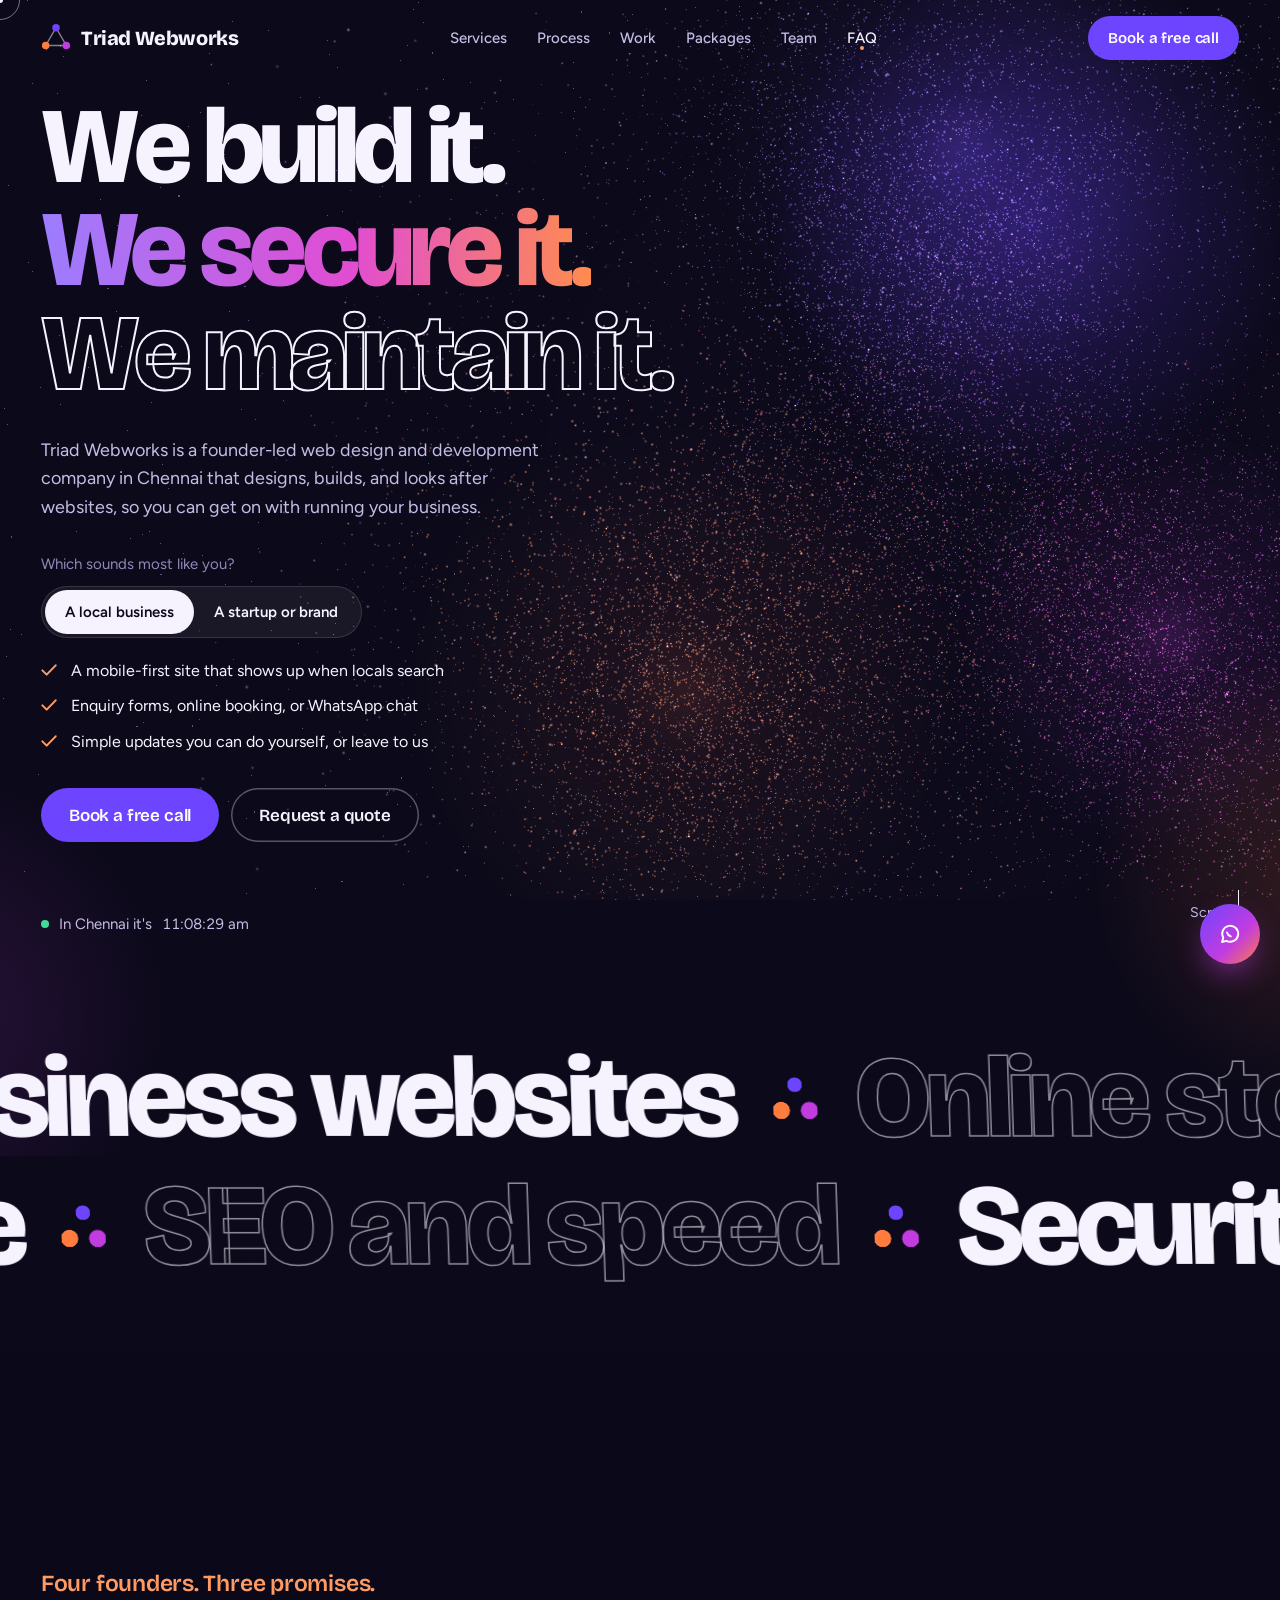
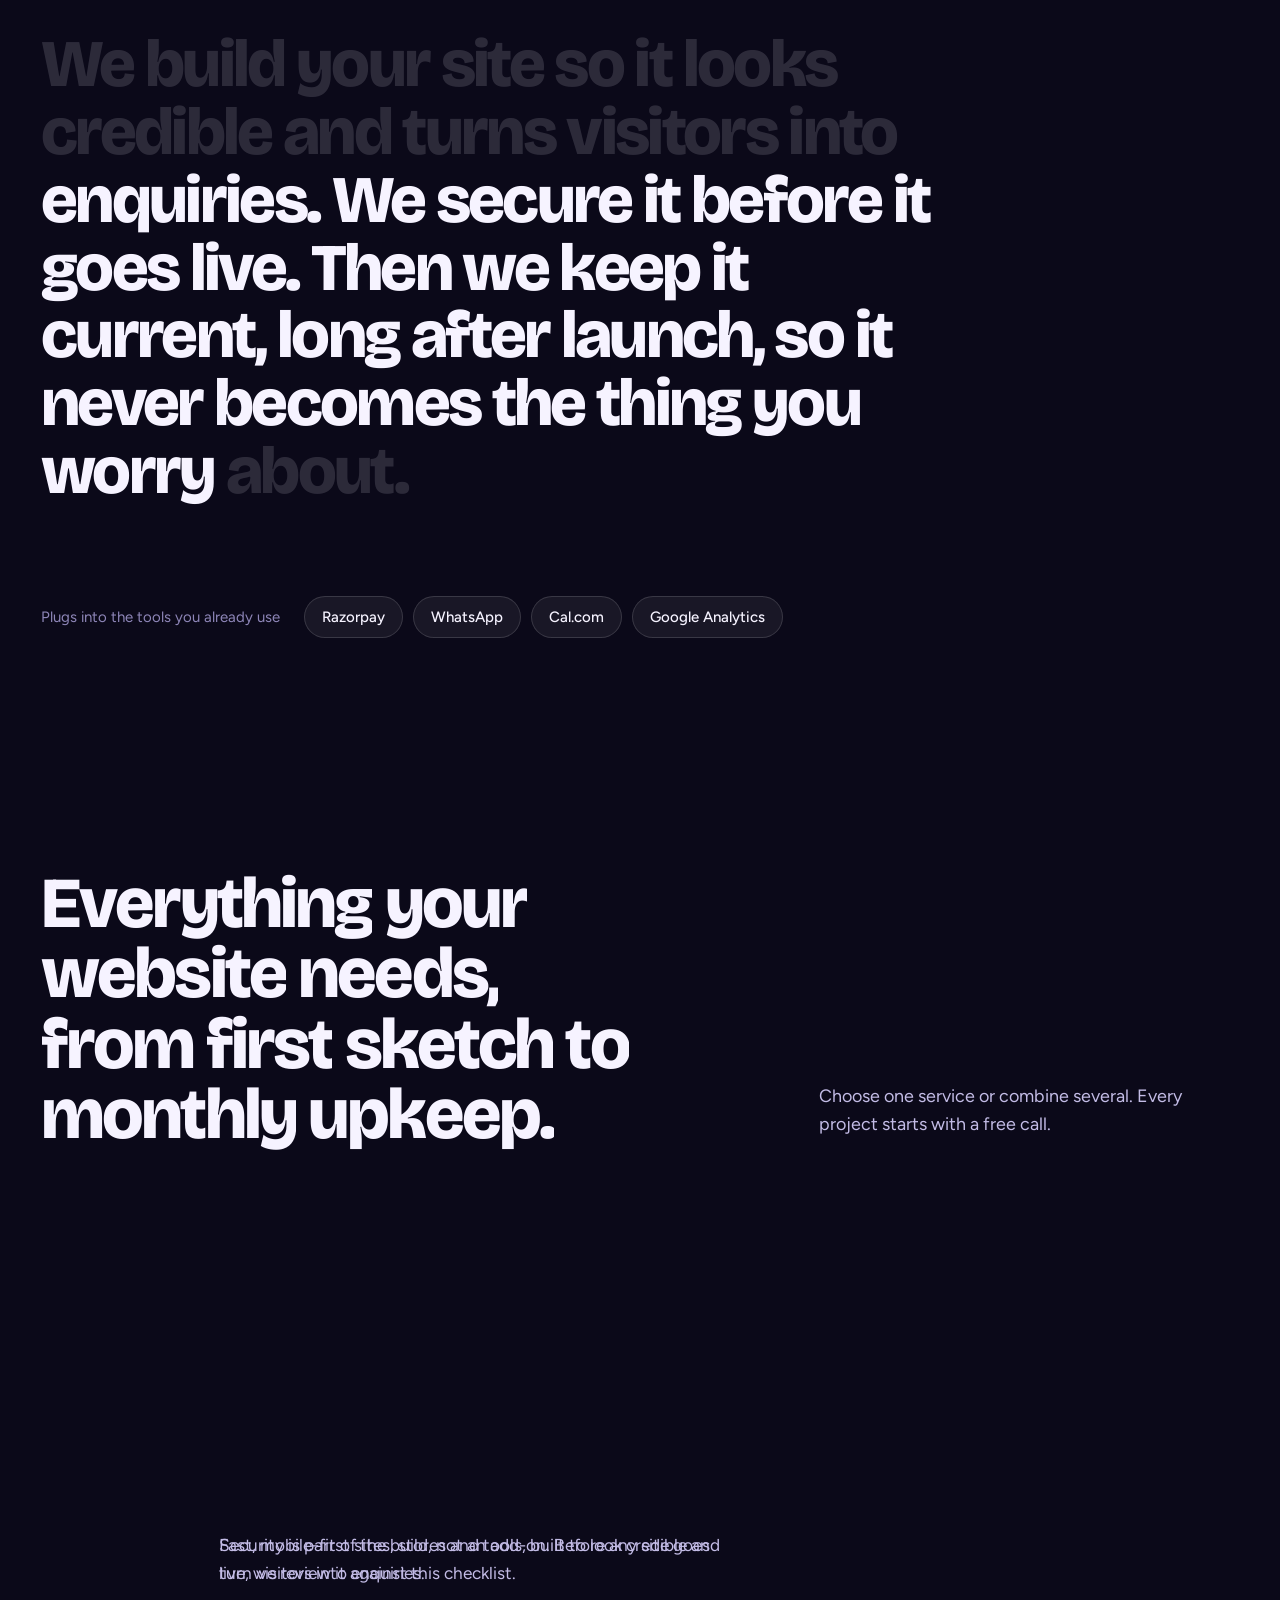
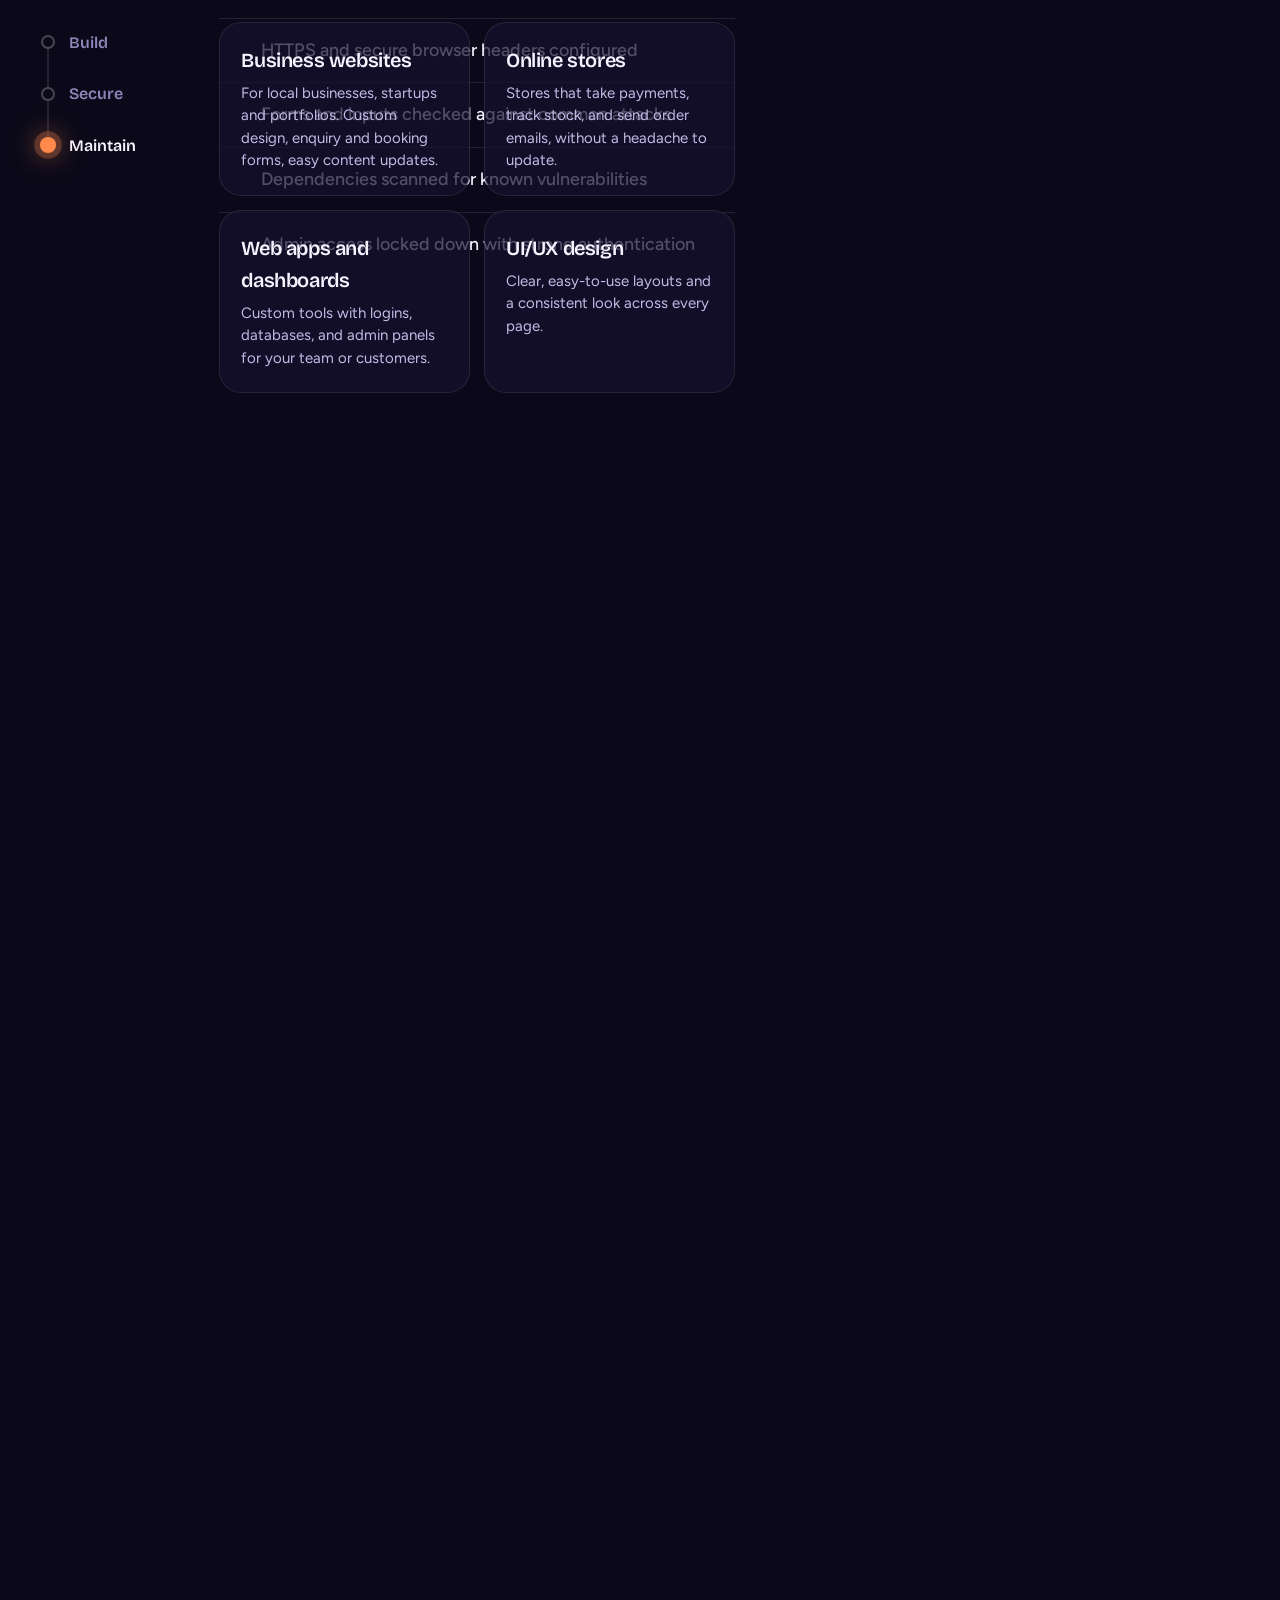
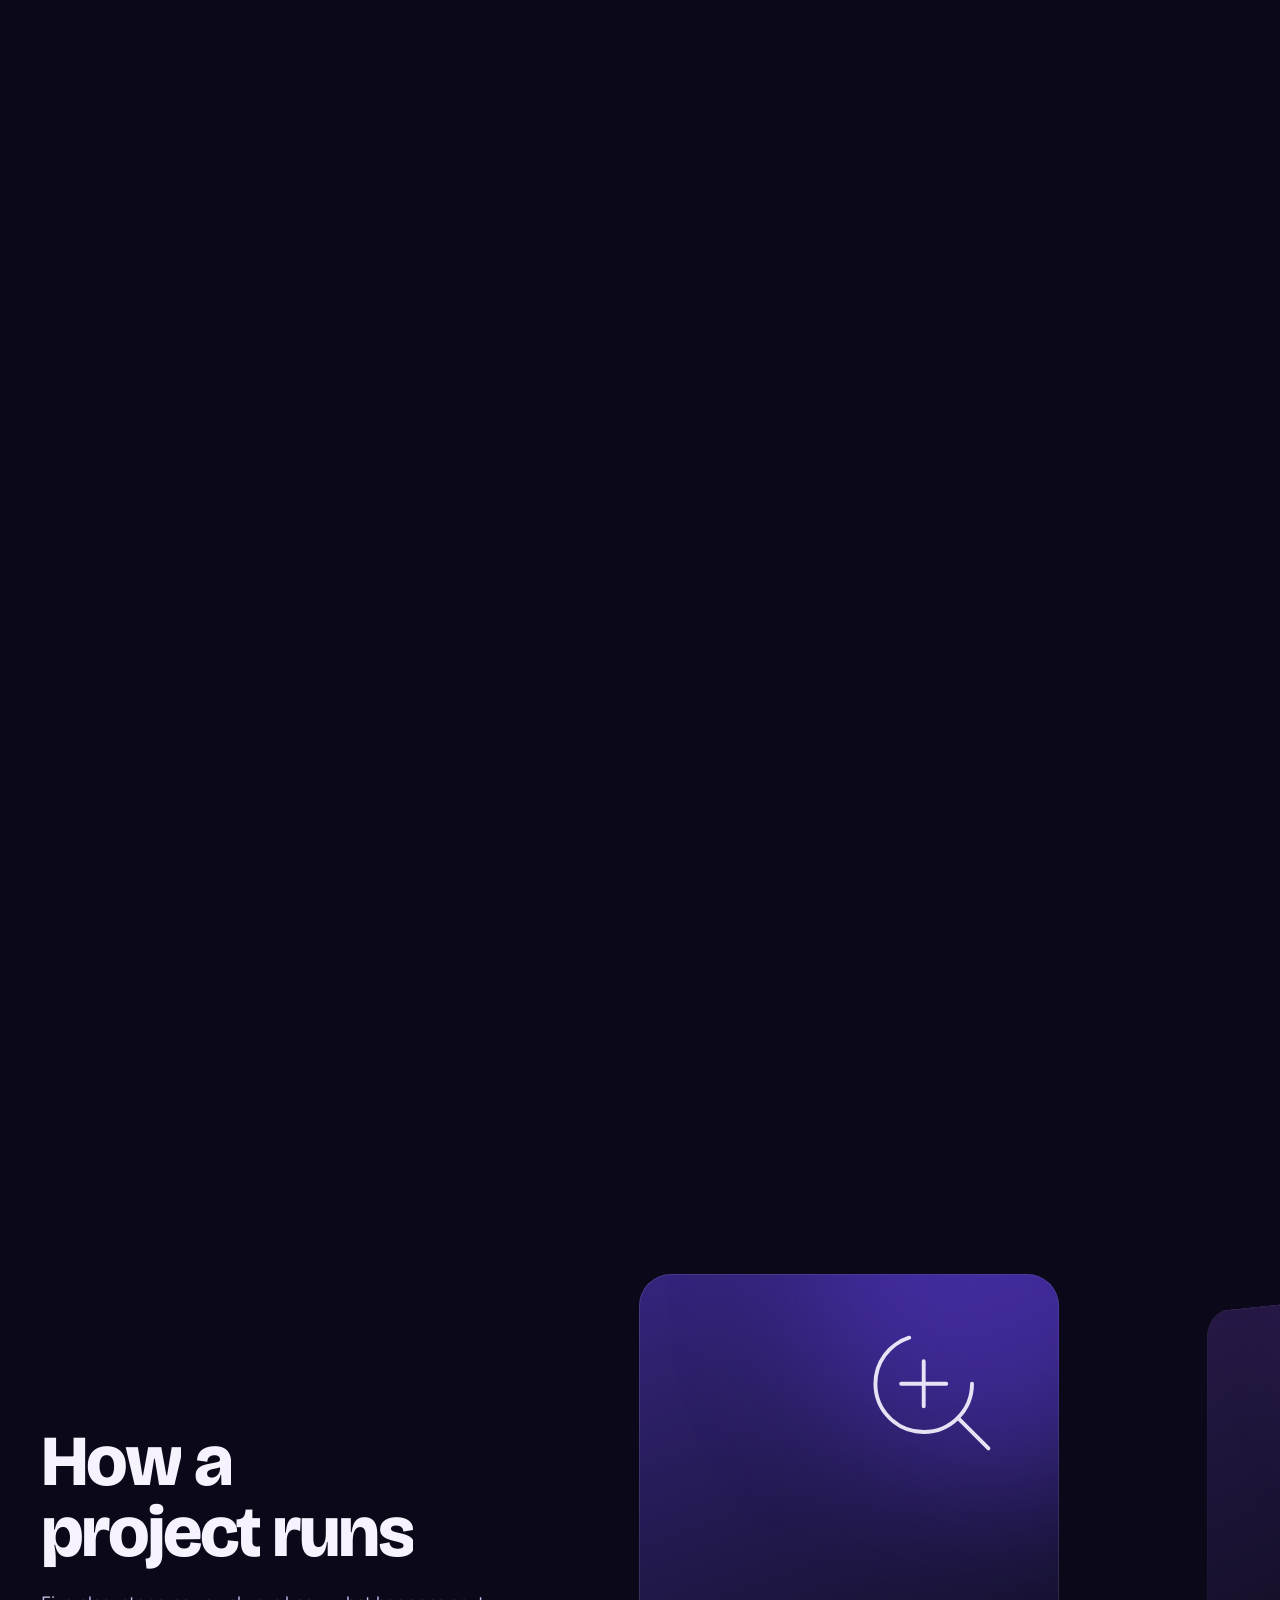
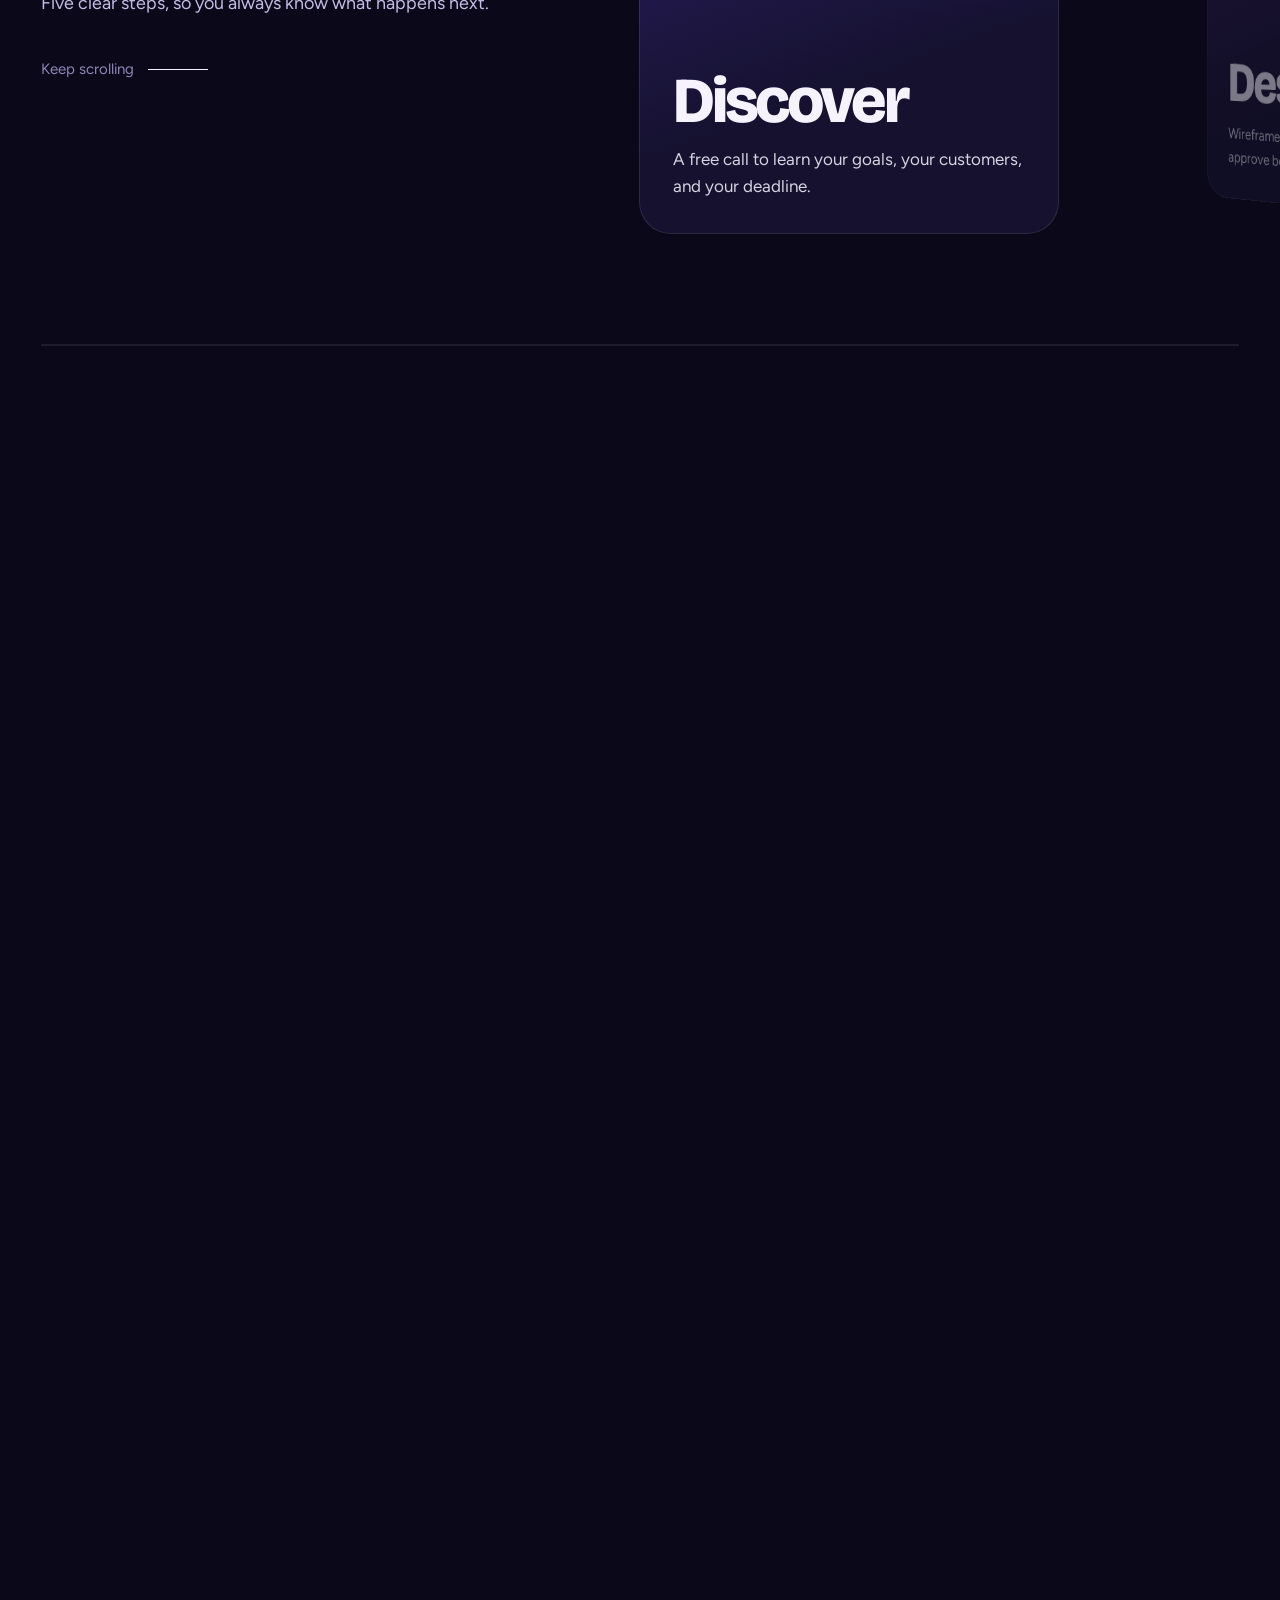
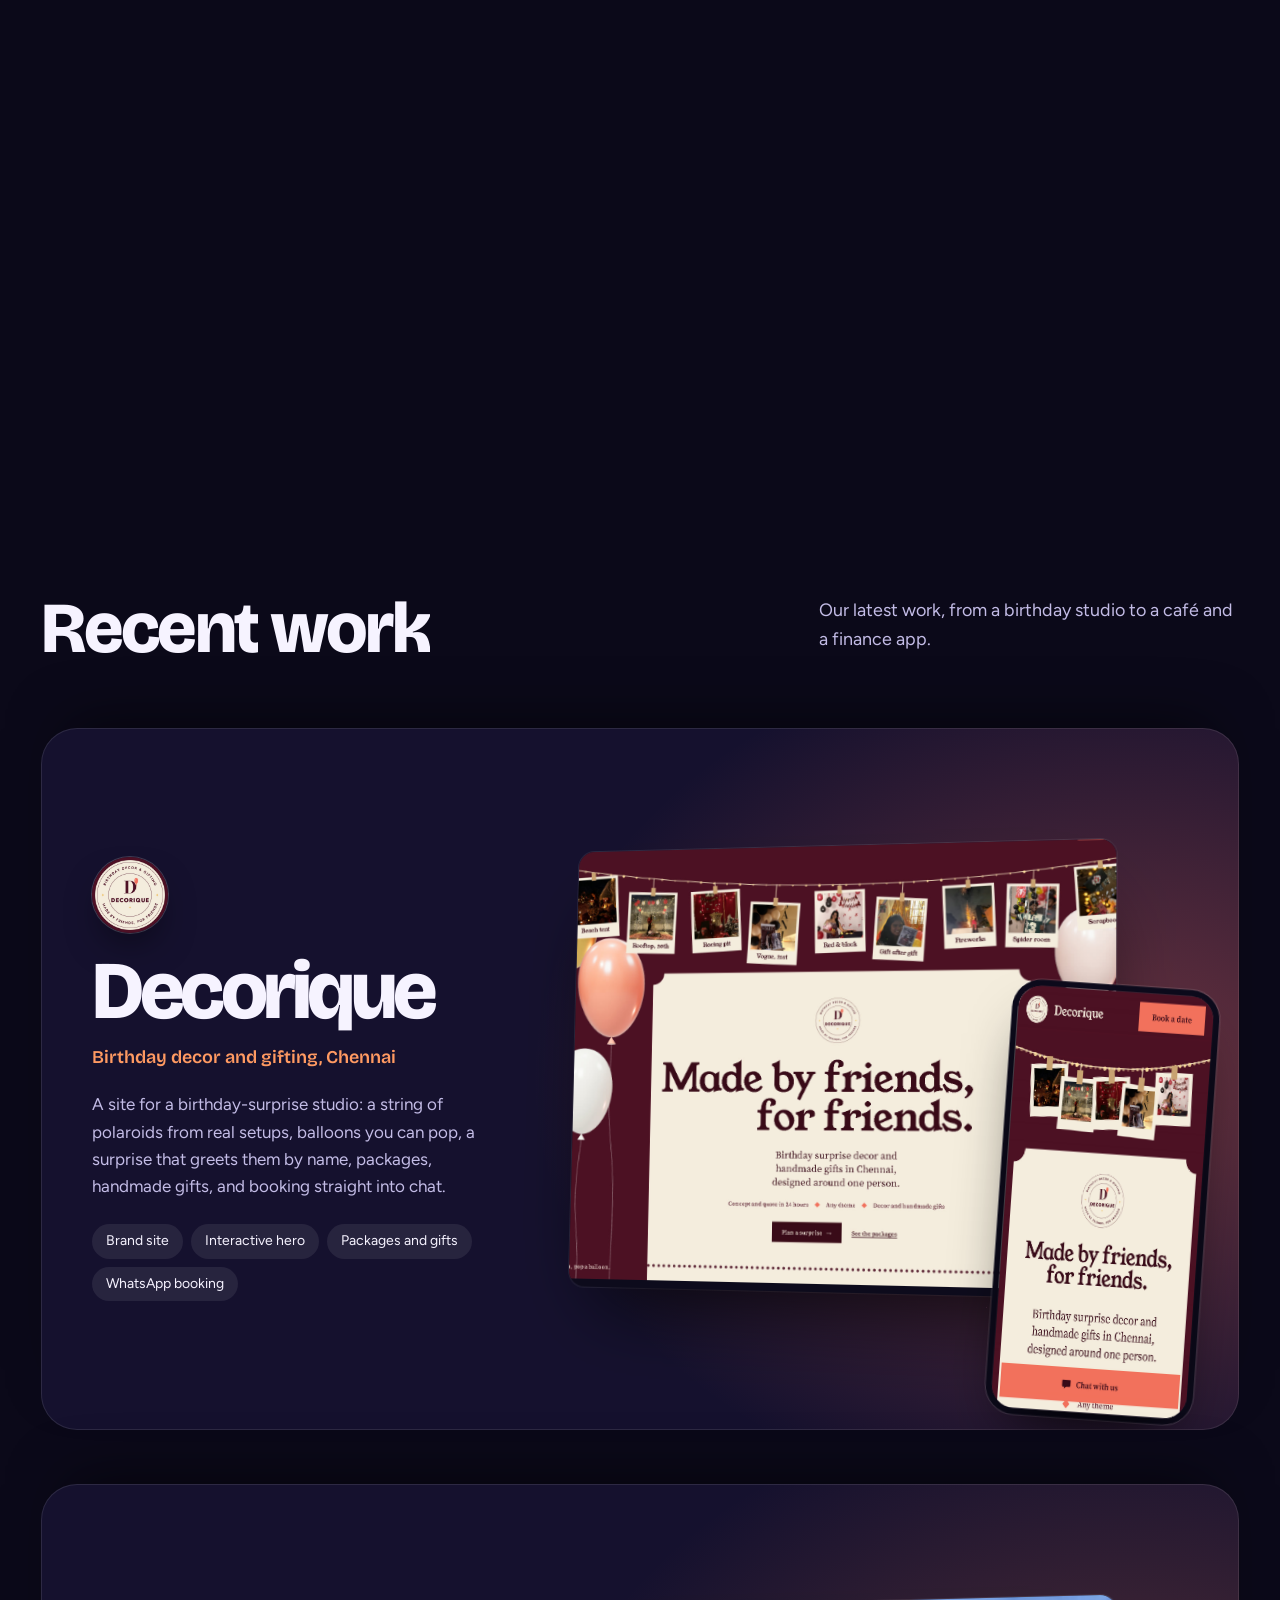
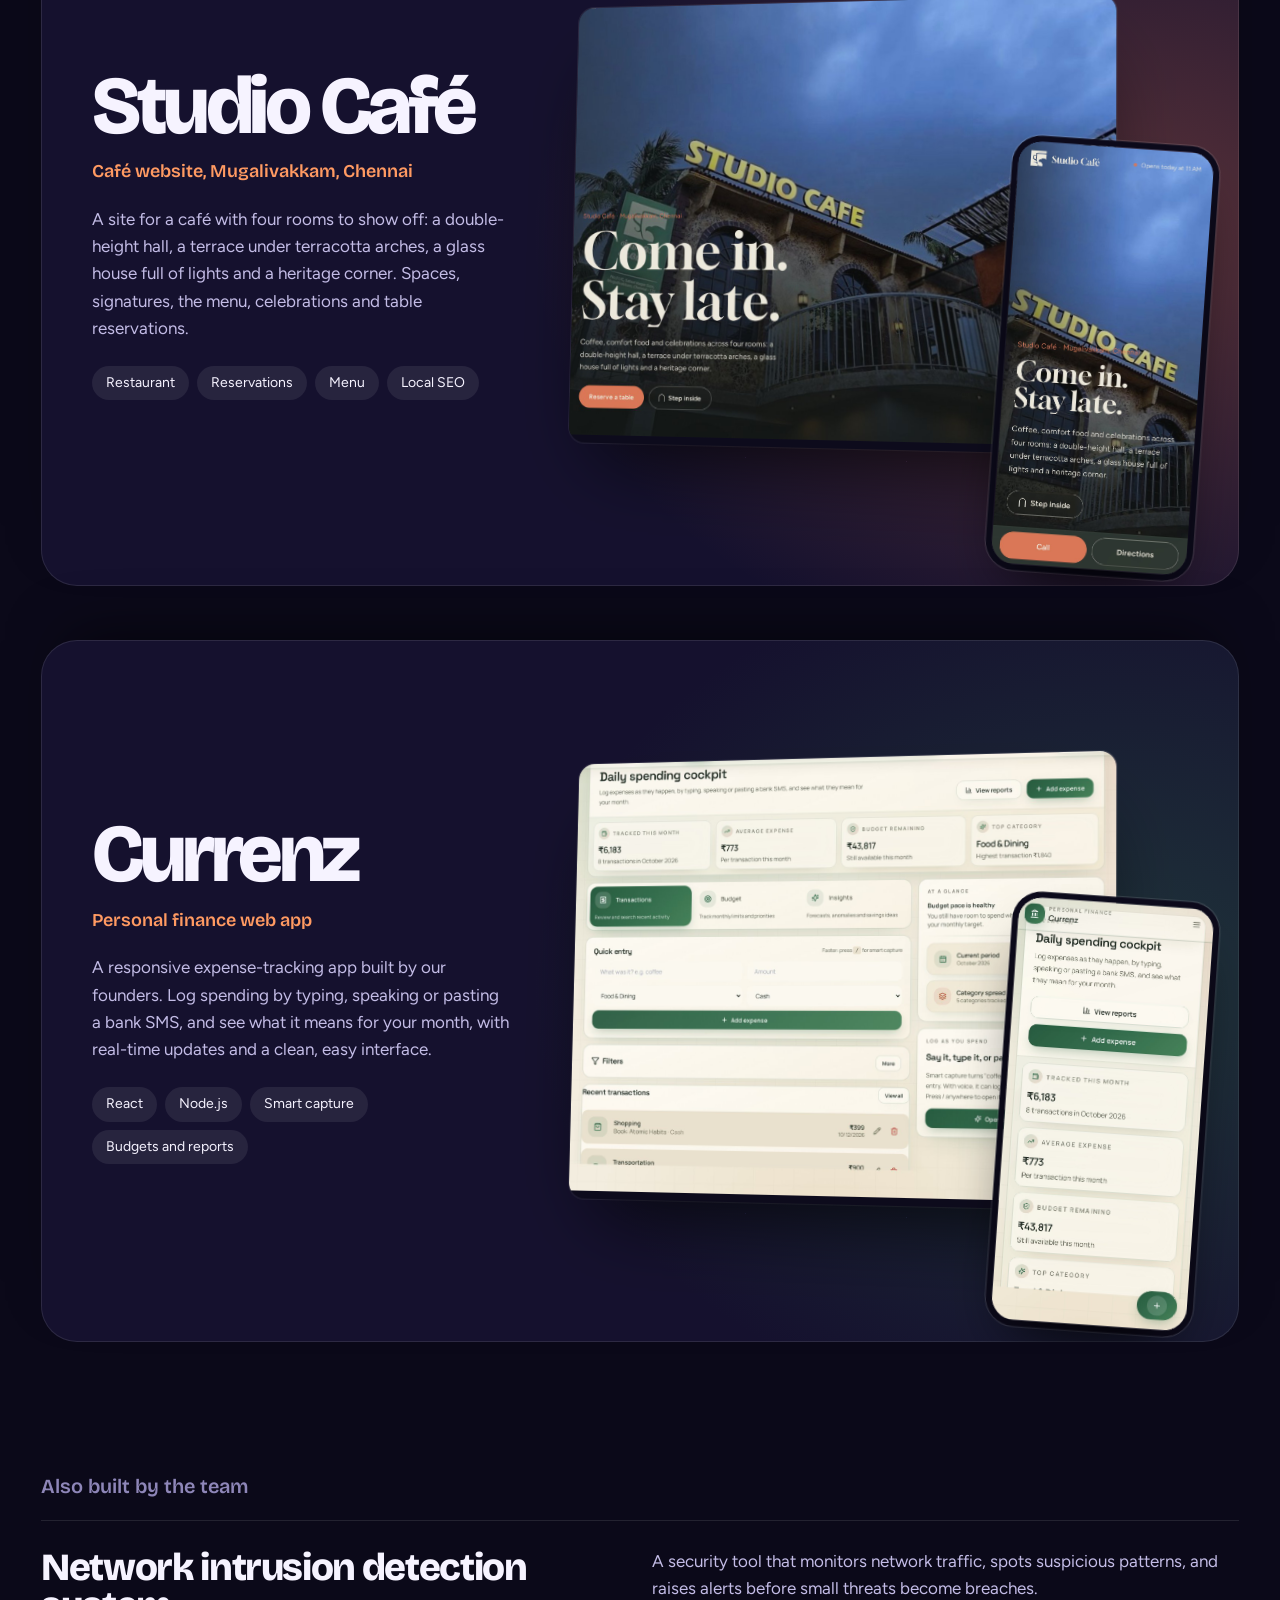
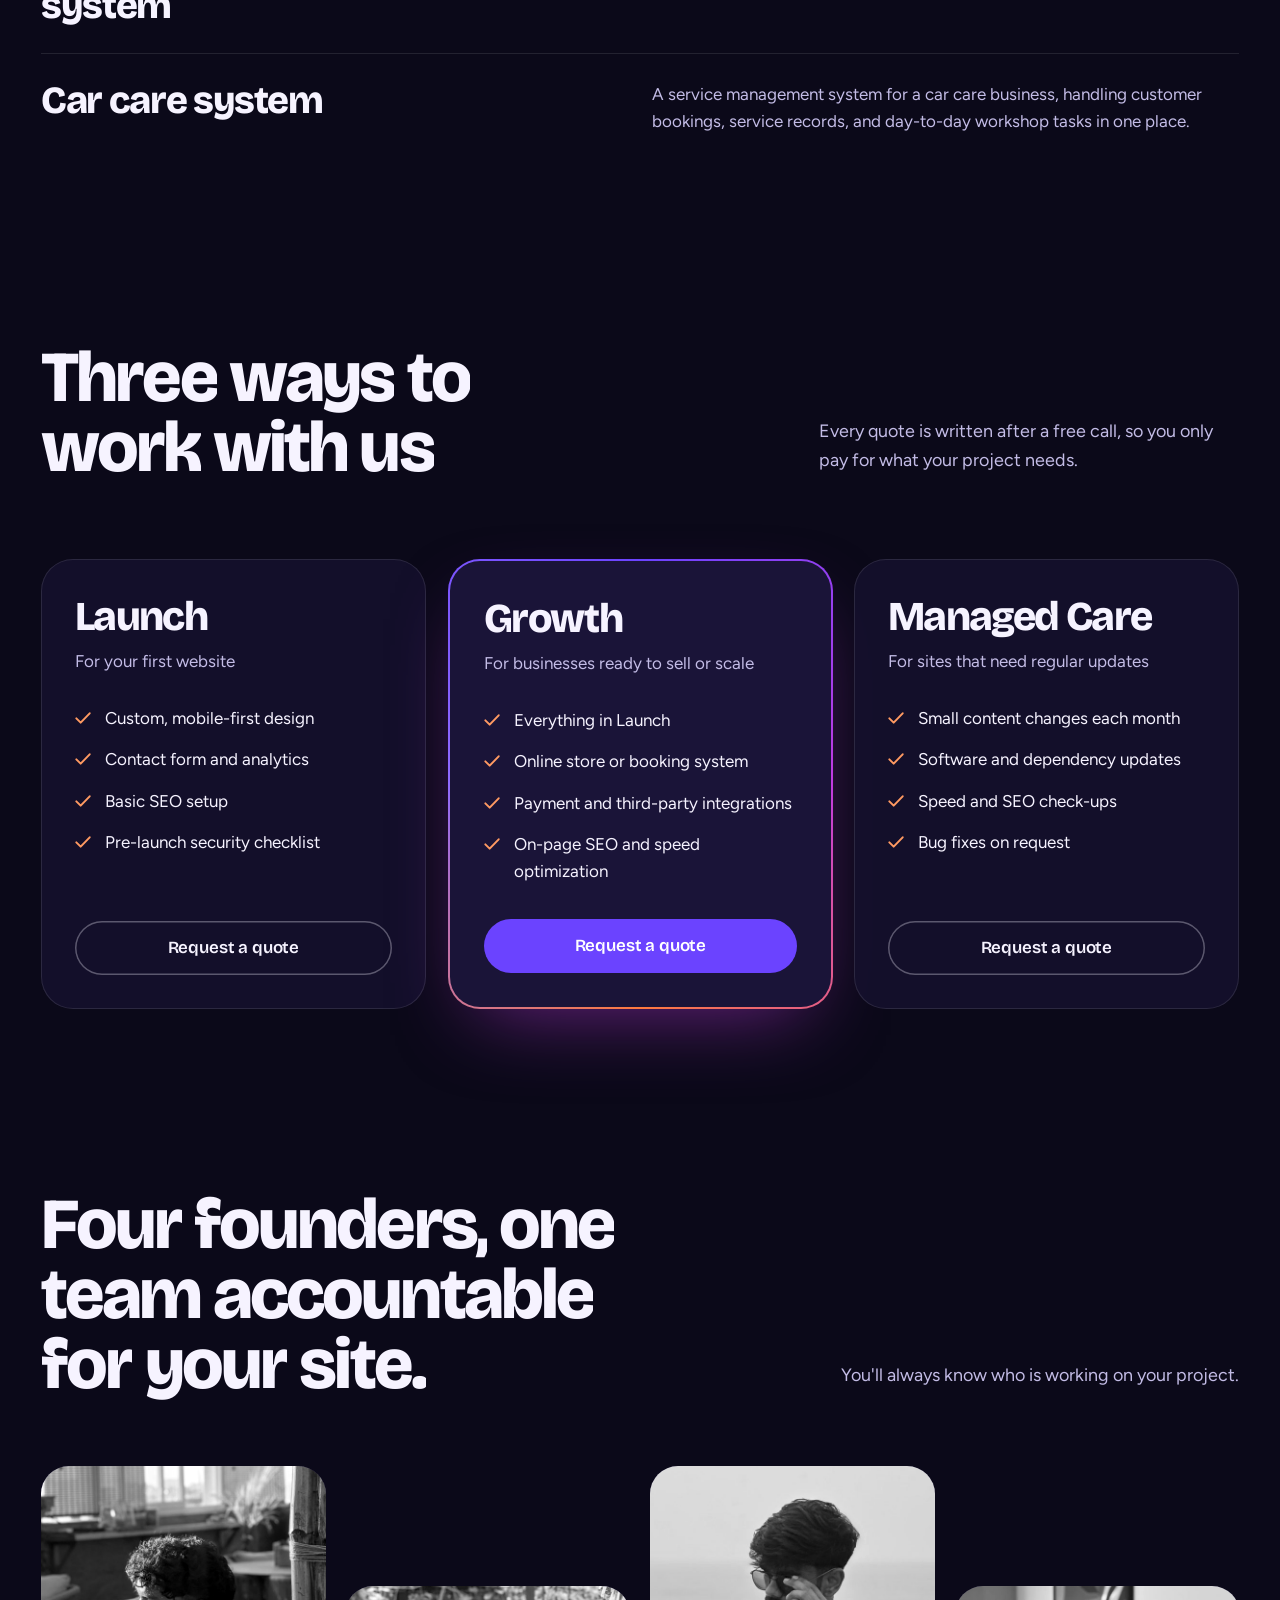
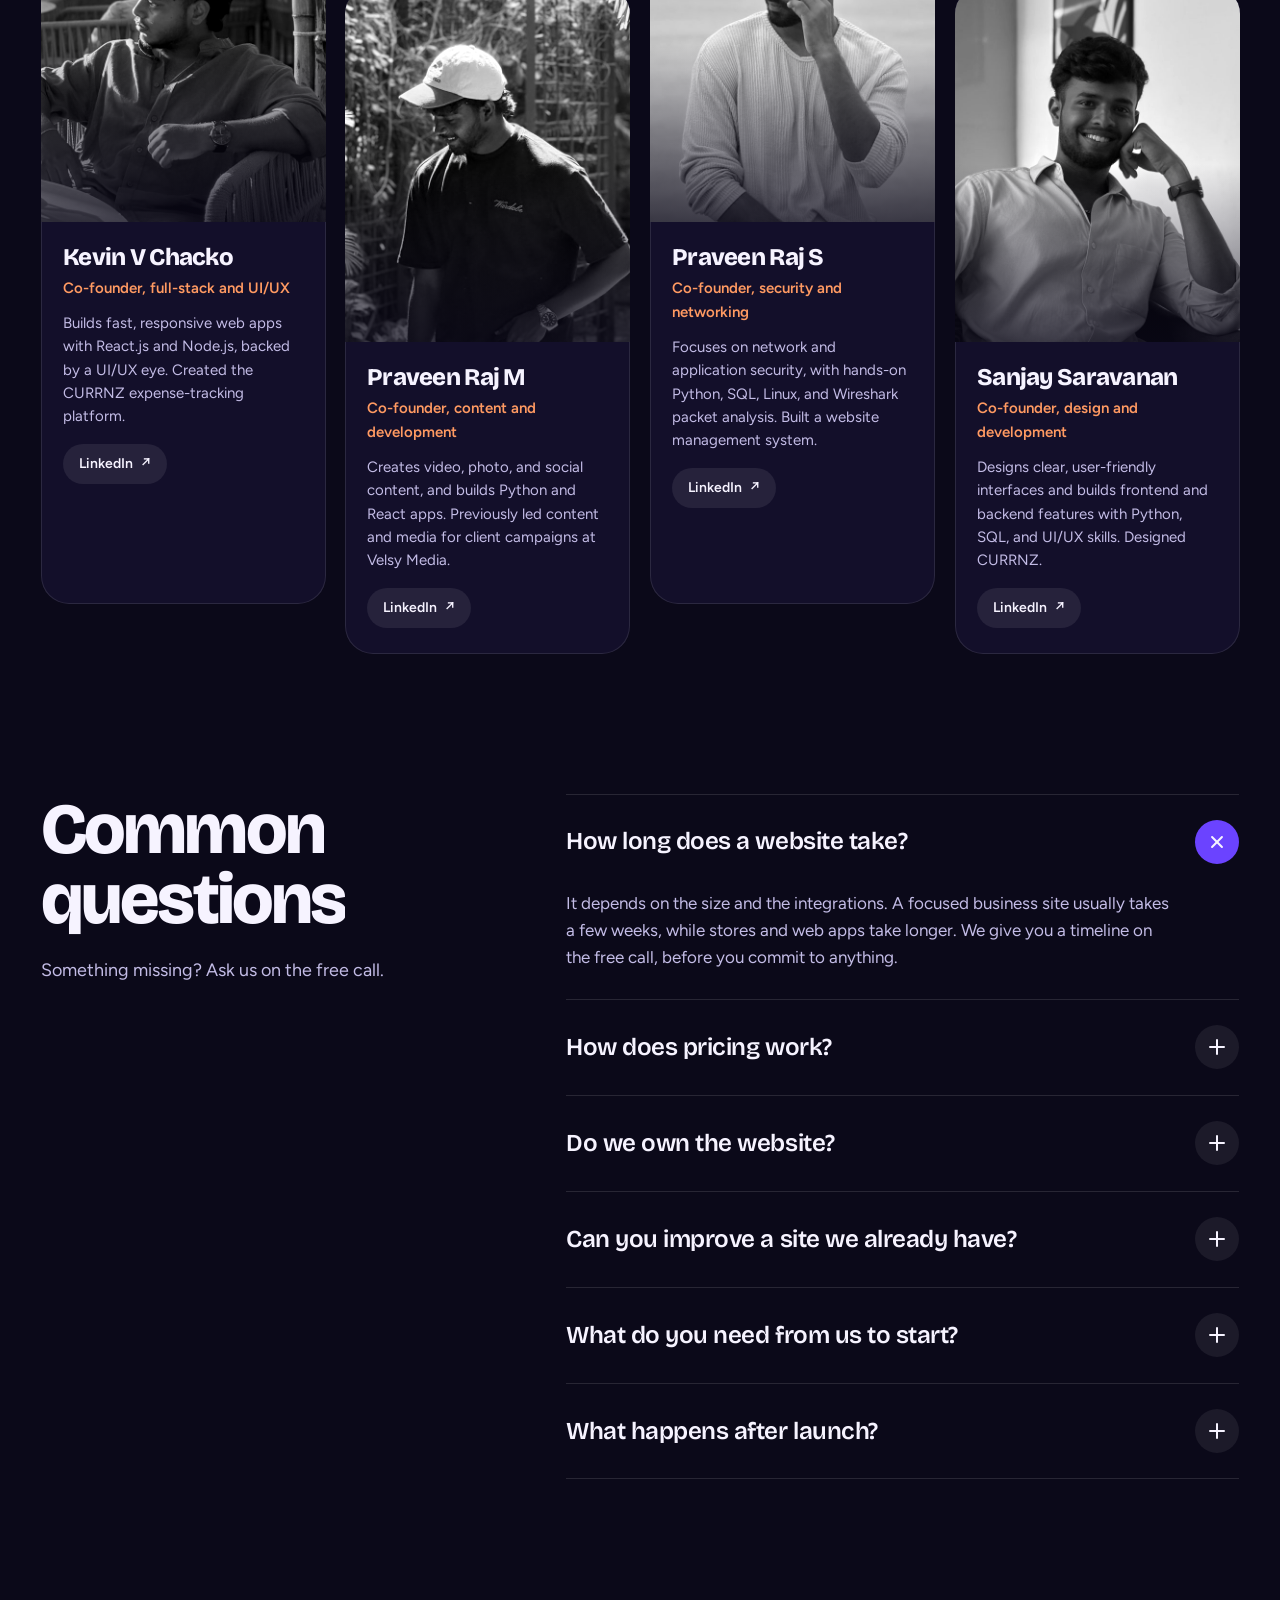
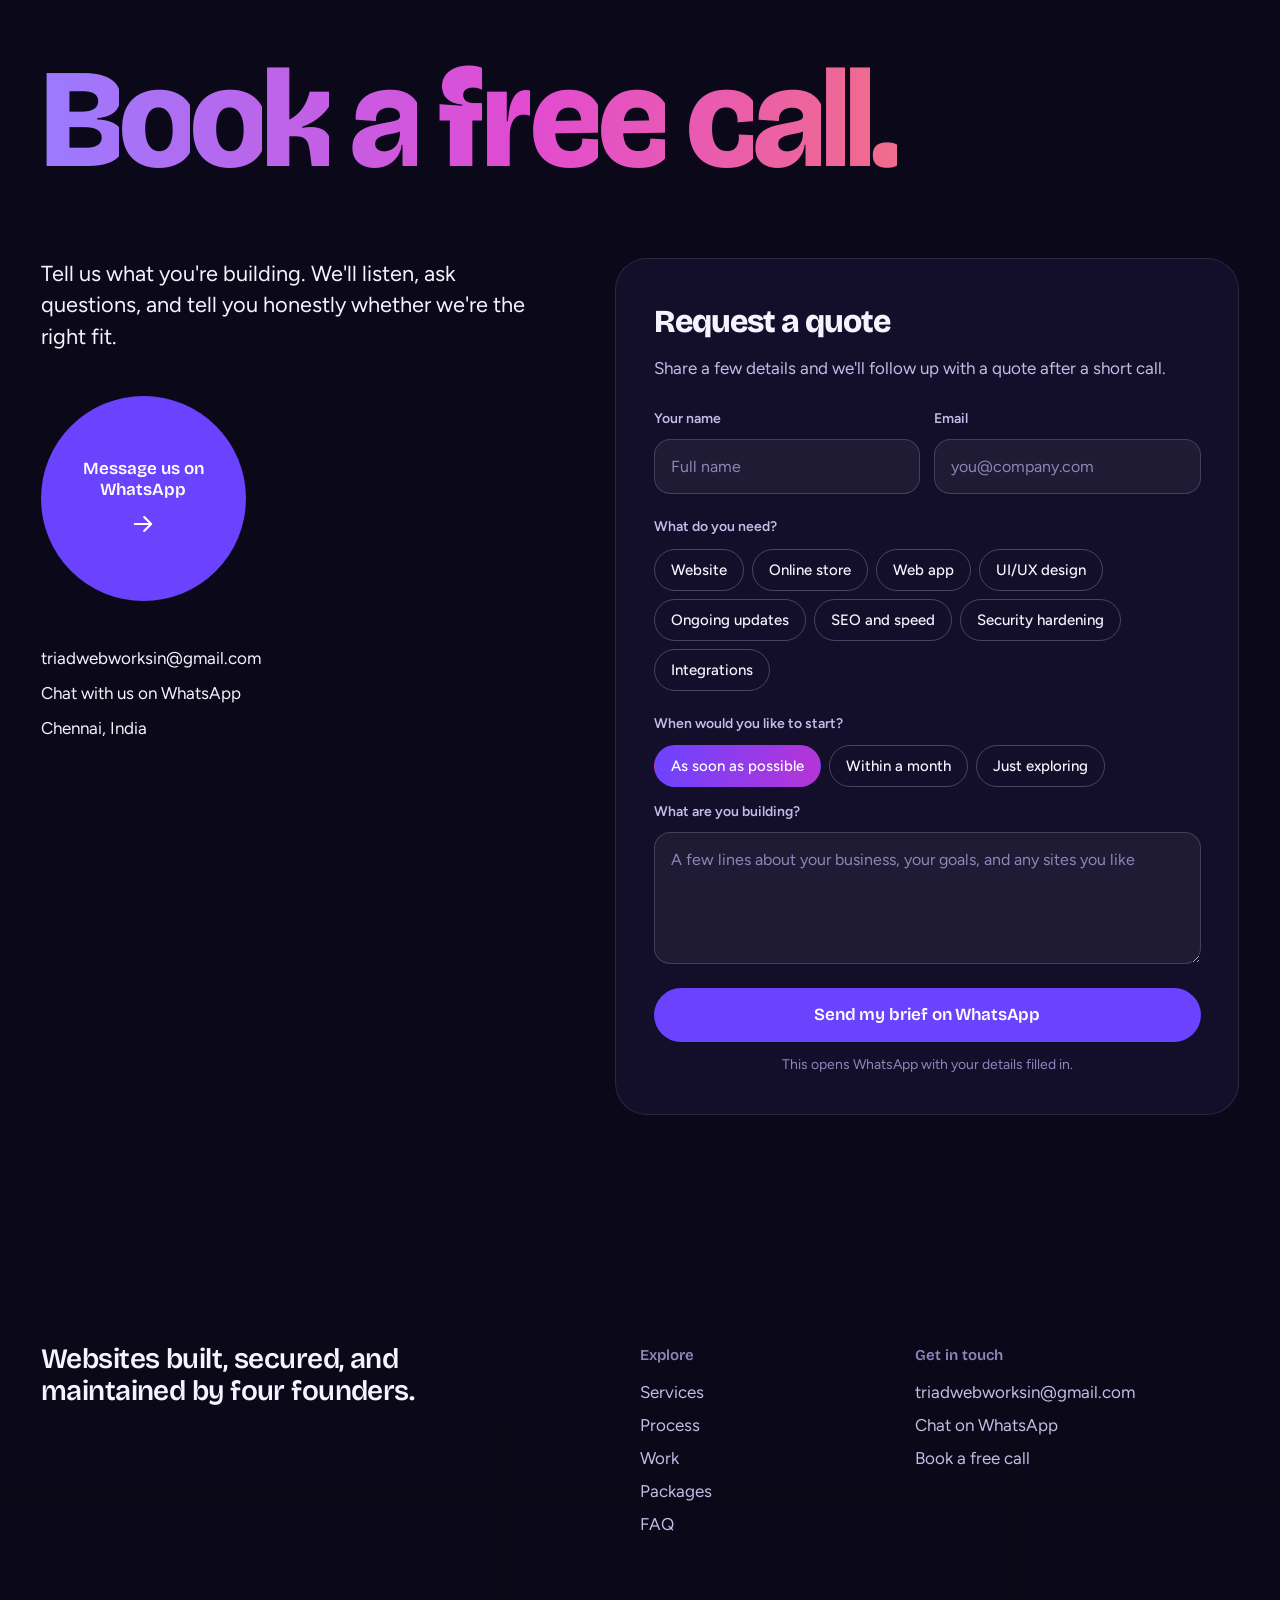
==== commit 093d89b3: "SEO: keyword title and description, full structured data, FAQ schema, social tags Co-Authored-By: Cl" ====
--- a/index.html
+++ b/index.html
@@ -3,22 +3,27 @@
 <head>
 <meta charset="utf-8">
 <meta name="viewport" content="width=device-width, initial-scale=1, viewport-fit=cover">
-<title>Triad Webworks | Websites built, secured and maintained, Chennai</title>
-<meta name="description" content="Triad Webworks is a founder-led web studio in Chennai that designs, builds, secures and maintains websites, online stores and web apps for local businesses and startups.">
+<title>Web Design and Development Company in Chennai | Triad Webworks</title>
+<meta name="description" content="Website design and development in Chennai. Triad Webworks builds, secures and maintains business websites, online stores and web apps. Book a free call.">
 <link rel="canonical" href="https://www.triadwebworks.in/">
 <meta name="theme-color" content="#0B0919">
 <link rel="icon" href="favicon.svg" type="image/svg+xml">
 <meta property="og:type" content="website">
 <meta property="og:site_name" content="Triad Webworks">
-<meta property="og:title" content="Triad Webworks | We build it. We secure it. We maintain it.">
-<meta property="og:description" content="Triad Webworks is a founder-led web studio in Chennai that designs, builds, secures and maintains websites, online stores and web apps for local businesses and startups.">
+<meta property="og:title" content="Web Design and Development in Chennai | Triad Webworks">
+<meta property="og:description" content="Website design and development in Chennai. Triad Webworks builds, secures and maintains business websites, online stores and web apps. Book a free call.">
 <meta property="og:url" content="https://www.triadwebworks.in/">
-<meta name="twitter:card" content="summary">
+<meta property="og:locale" content="en_IN">
+<meta property="og:image" content="https://www.triadwebworks.in/img/decorique-card-1600x1200.jpg">
+<meta name="twitter:card" content="summary_large_image">
+<meta name="robots" content="index, follow, max-image-preview:large">
+<meta name="geo.region" content="IN-TN">
+<meta name="geo.placename" content="Chennai">
 <link rel="preconnect" href="https://fonts.googleapis.com">
 <link rel="preconnect" href="https://fonts.gstatic.com" crossorigin>
 <link href="https://fonts.googleapis.com/css2?family=Bricolage+Grotesque:opsz,wght@12..96,400;12..96,600;12..96,800&amp;family=Figtree:wght@400;500;600&amp;display=swap" rel="stylesheet">
 <link rel="stylesheet" href="styles.css">
-<script type="application/ld+json">{"@context": "https://schema.org", "@type": "ProfessionalService", "name": "Triad Webworks", "url": "https://www.triadwebworks.in/", "email": "triadwebworksin@gmail.com", "description": "Triad Webworks is a founder-led web studio in Chennai that designs, builds, secures and maintains websites, online stores and web apps for local businesses and startups.", "areaServed": "IN", "address": {"@type": "PostalAddress", "addressLocality": "Chennai", "addressCountry": "IN"}}</script>
+<script type="application/ld+json">{"@context": "https://schema.org", "@graph": [{"@type": "ProfessionalService", "@id": "https://www.triadwebworks.in/#business", "name": "Triad Webworks", "url": "https://www.triadwebworks.in/", "logo": "https://www.triadwebworks.in/favicon.svg", "image": "https://www.triadwebworks.in/img/decorique-card-1600x1200.jpg", "email": "triadwebworksin@gmail.com", "telephone": "+91 86678 28159", "description": "Website design and development in Chennai. Triad Webworks builds, secures and maintains business websites, online stores and web apps. Book a free call.", "priceRange": "Quote on request", "address": {"@type": "PostalAddress", "addressLocality": "Chennai", "addressRegion": "Tamil Nadu", "addressCountry": "IN"}, "areaServed": [{"@type": "City", "name": "Chennai"}, {"@type": "Country", "name": "India"}], "founder": [{"@type": "Person", "name": "Kevin V Chacko", "sameAs": "https://www.linkedin.com/in/kevin-chacko-45a6342a4/"}, {"@type": "Person", "name": "Praveen Raj M", "sameAs": "https://in.linkedin.com/in/praveen-raj-m"}, {"@type": "Person", "name": "Praveen Raj S", "sameAs": "https://www.linkedin.com/in/praveen-raj-877aa9293"}, {"@type": "Person", "name": "Sanjay Saravanan", "sameAs": "https://www.linkedin.com/in/sanjay-saravanan-17779227"}], "hasOfferCatalog": {"@type": "OfferCatalog", "name": "Web services", "itemListElement": [{"@type": "Offer", "itemOffered": {"@type": "Service", "name": "Business website design", "areaServed": "Chennai"}}, {"@type": "Offer", "itemOffered": {"@type": "Service", "name": "E-commerce website development", "areaServed": "Chennai"}}, {"@type": "Offer", "itemOffered": {"@type": "Service", "name": "Web app and dashboard development", "areaServed": "Chennai"}}, {"@type": "Offer", "itemOffered": {"@type": "Service", "name": "UI/UX design", "areaServed": "Chennai"}}, {"@type": "Offer", "itemOffered": {"@type": "Service", "name": "Website security", "areaServed": "Chennai"}}, {"@type": "Offer", "itemOffered": {"@type": "Service", "name": "Website maintenance", "areaServed": "Chennai"}}, {"@type": "Offer", "itemOffered": {"@type": "Service", "name": "SEO and speed optimisation", "areaServed": "Chennai"}}]}}, {"@type": "WebSite", "@id": "https://www.triadwebworks.in/#website", "url": "https://www.triadwebworks.in/", "name": "Triad Webworks", "publisher": {"@id": "https://www.triadwebworks.in/#business"}, "inLanguage": "en-IN"}, {"@type": "FAQPage", "mainEntity": [{"@type": "Question", "name": "How long does a website take?", "acceptedAnswer": {"@type": "Answer", "text": "It depends on the size and the integrations. A focused business site usually takes a few weeks, while stores and web apps take longer. We give you a timeline on the free call, before you commit to anything."}}, {"@type": "Question", "name": "How does pricing work?", "acceptedAnswer": {"@type": "Answer", "text": "We quote every project after a free call. You get a written quote that lists exactly what is included, so you only pay for what your project needs."}}, {"@type": "Question", "name": "Do we own the website?", "acceptedAnswer": {"@type": "Answer", "text": "Yes. The code, design files, domain, and content are yours. If you ever move on, we hand everything over."}}, {"@type": "Question", "name": "Can you improve a site we already have?", "acceptedAnswer": {"@type": "Answer", "text": "Yes. We can redesign it, speed it up, tighten its security basics, or take over its updates and upkeep."}}, {"@type": "Question", "name": "What do you need from us to start?", "acceptedAnswer": {"@type": "Answer", "text": "Just a call. Bring your goals, any brand assets you already have, and examples of sites you like. We handle the rest."}}, {"@type": "Question", "name": "What happens after launch?", "acceptedAnswer": {"@type": "Answer", "text": "Choose Managed Care and we handle content changes, updates, and regular check-ups. Or take the site and run it yourself."}}]}]}</script>
 </head>
 <body>
 <canvas id="gl" aria-hidden="true"></canvas>
@@ -94,7 +99,7 @@
       <span class="ln"><span class="ln-i grad-flow">We secure it.</span></span>
       <span class="ln"><span class="ln-i stroke" data-chars>We maintain it.</span></span>
     </h1>
-    <p class="hero-sub hin">Triad Webworks is a founder-led studio in Chennai that designs, builds, and looks after websites, so you can get on with running your business.</p>
+    <p class="hero-sub hin">Triad Webworks is a founder-led web design and development company in Chennai that designs, builds, and looks after websites, so you can get on with running your business.</p>
 
     <div class="aud hin">
       <div id="audience-label" class="aud-label">Which sounds most like you?</div>
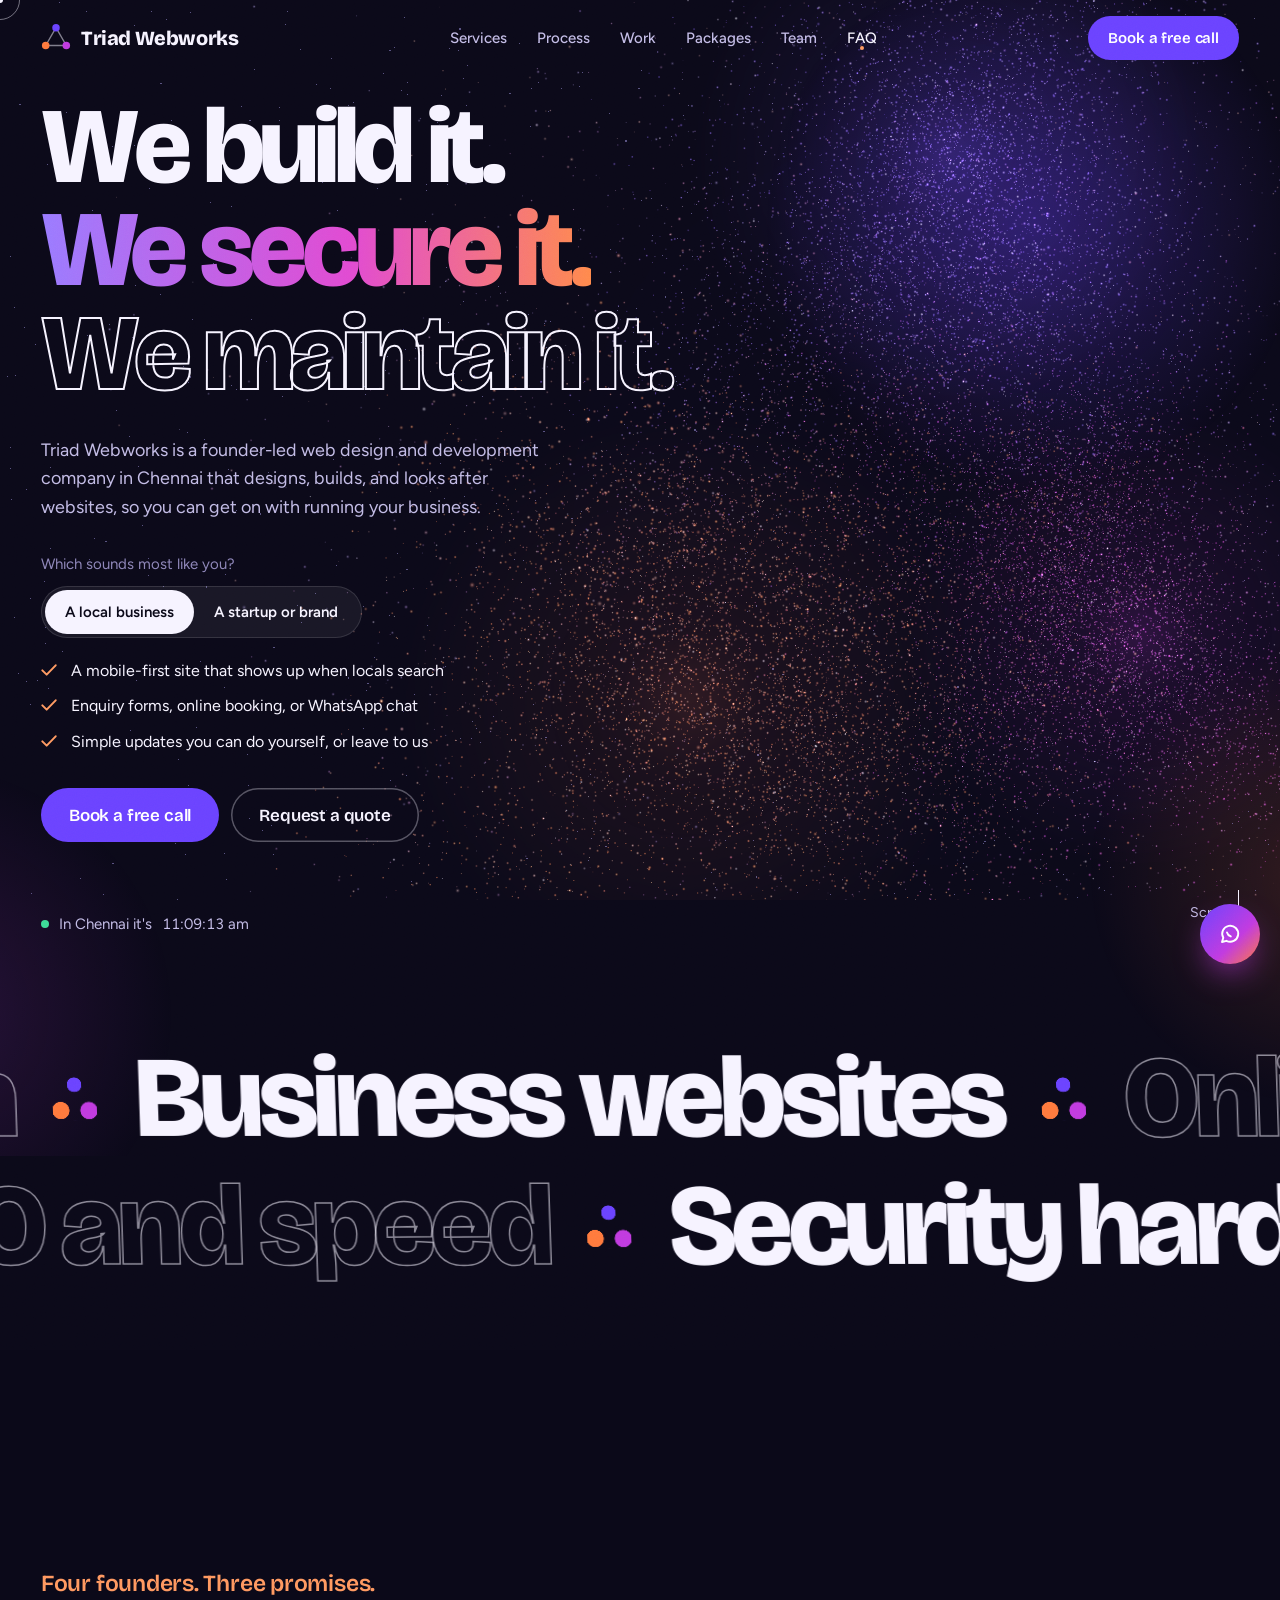
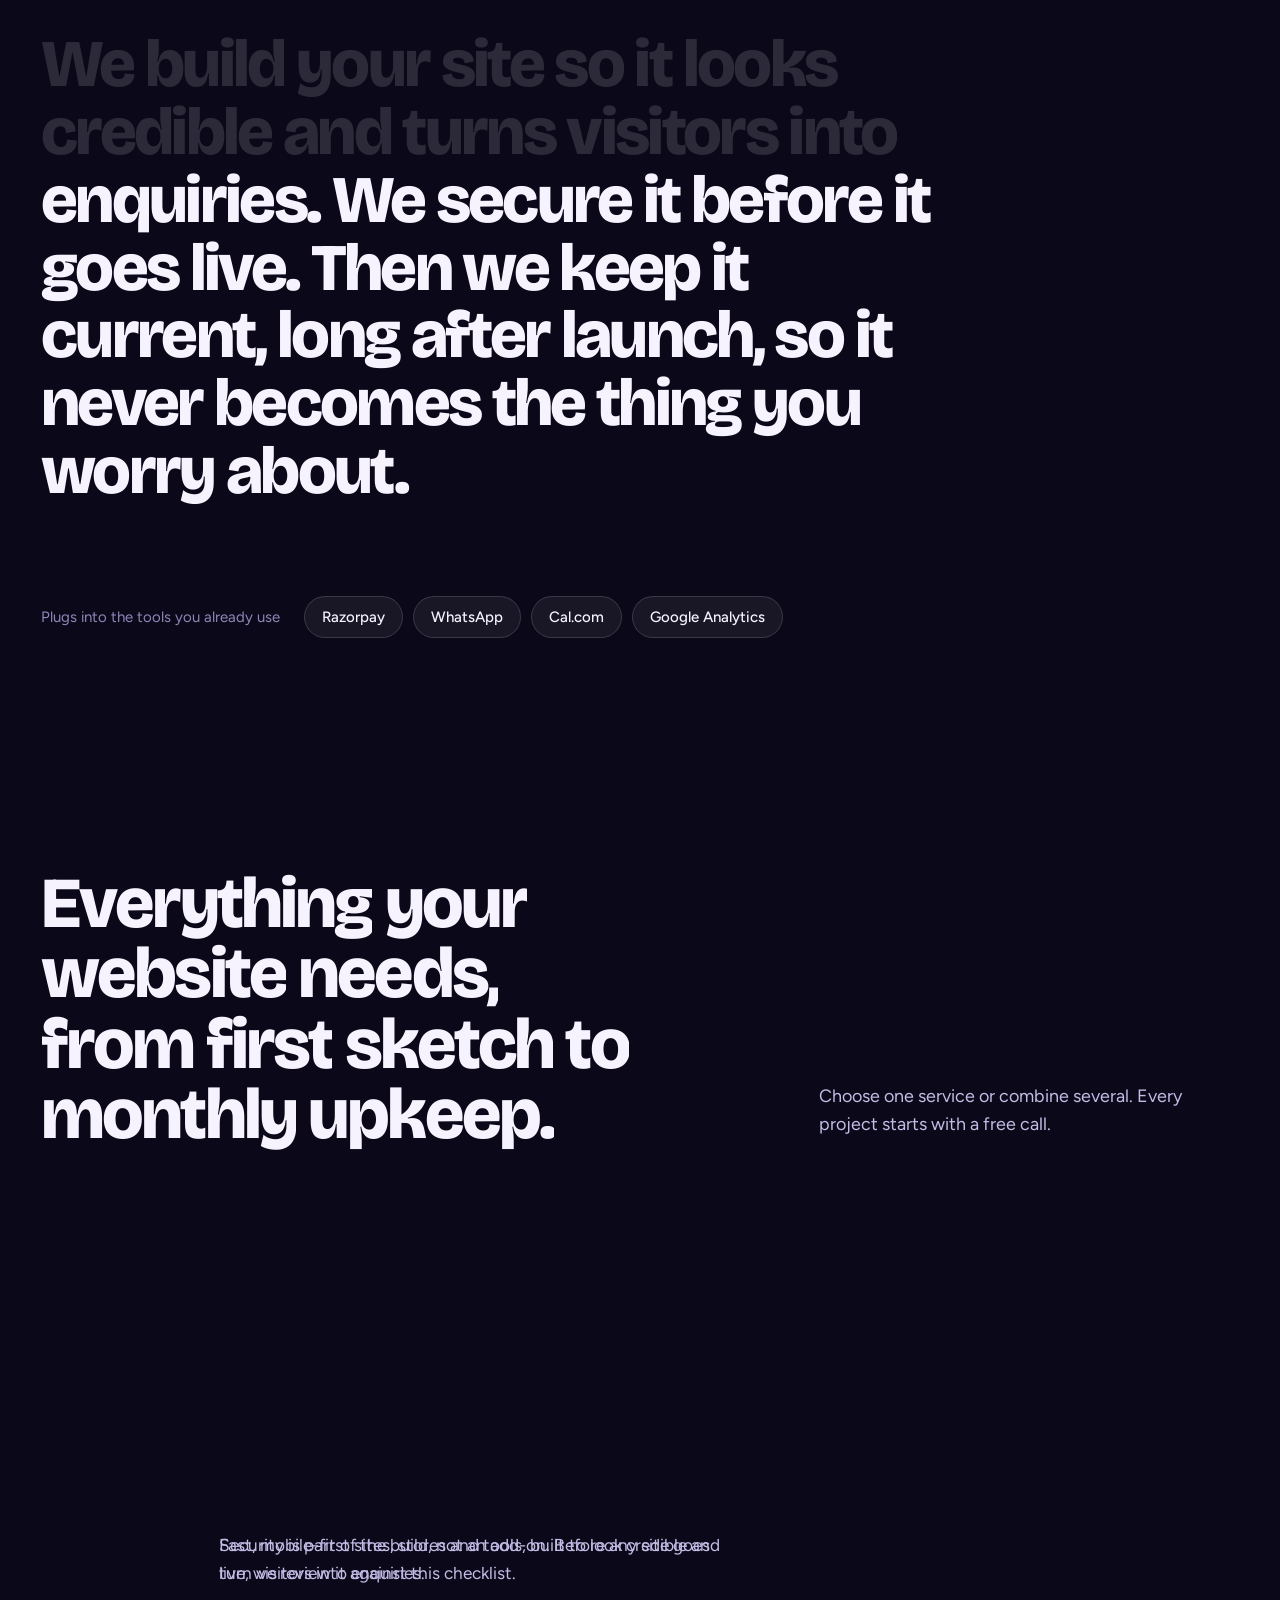
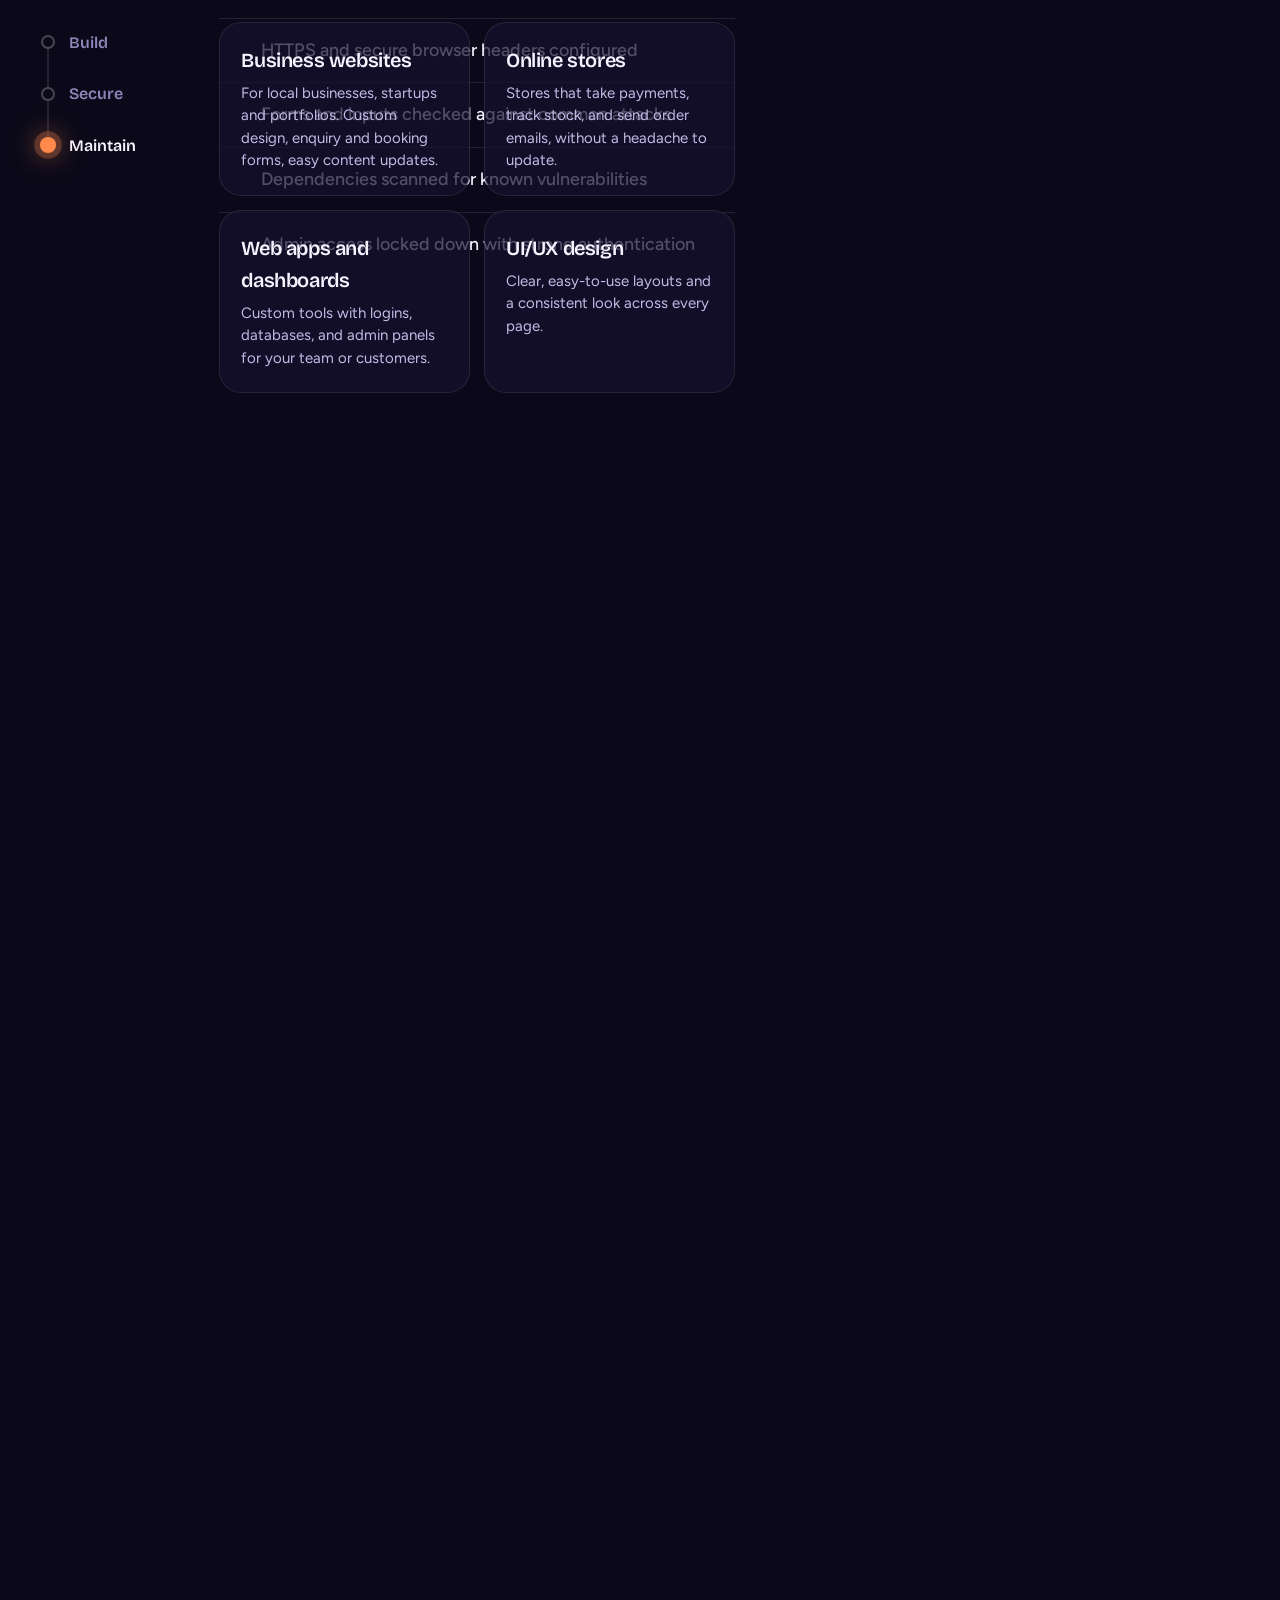
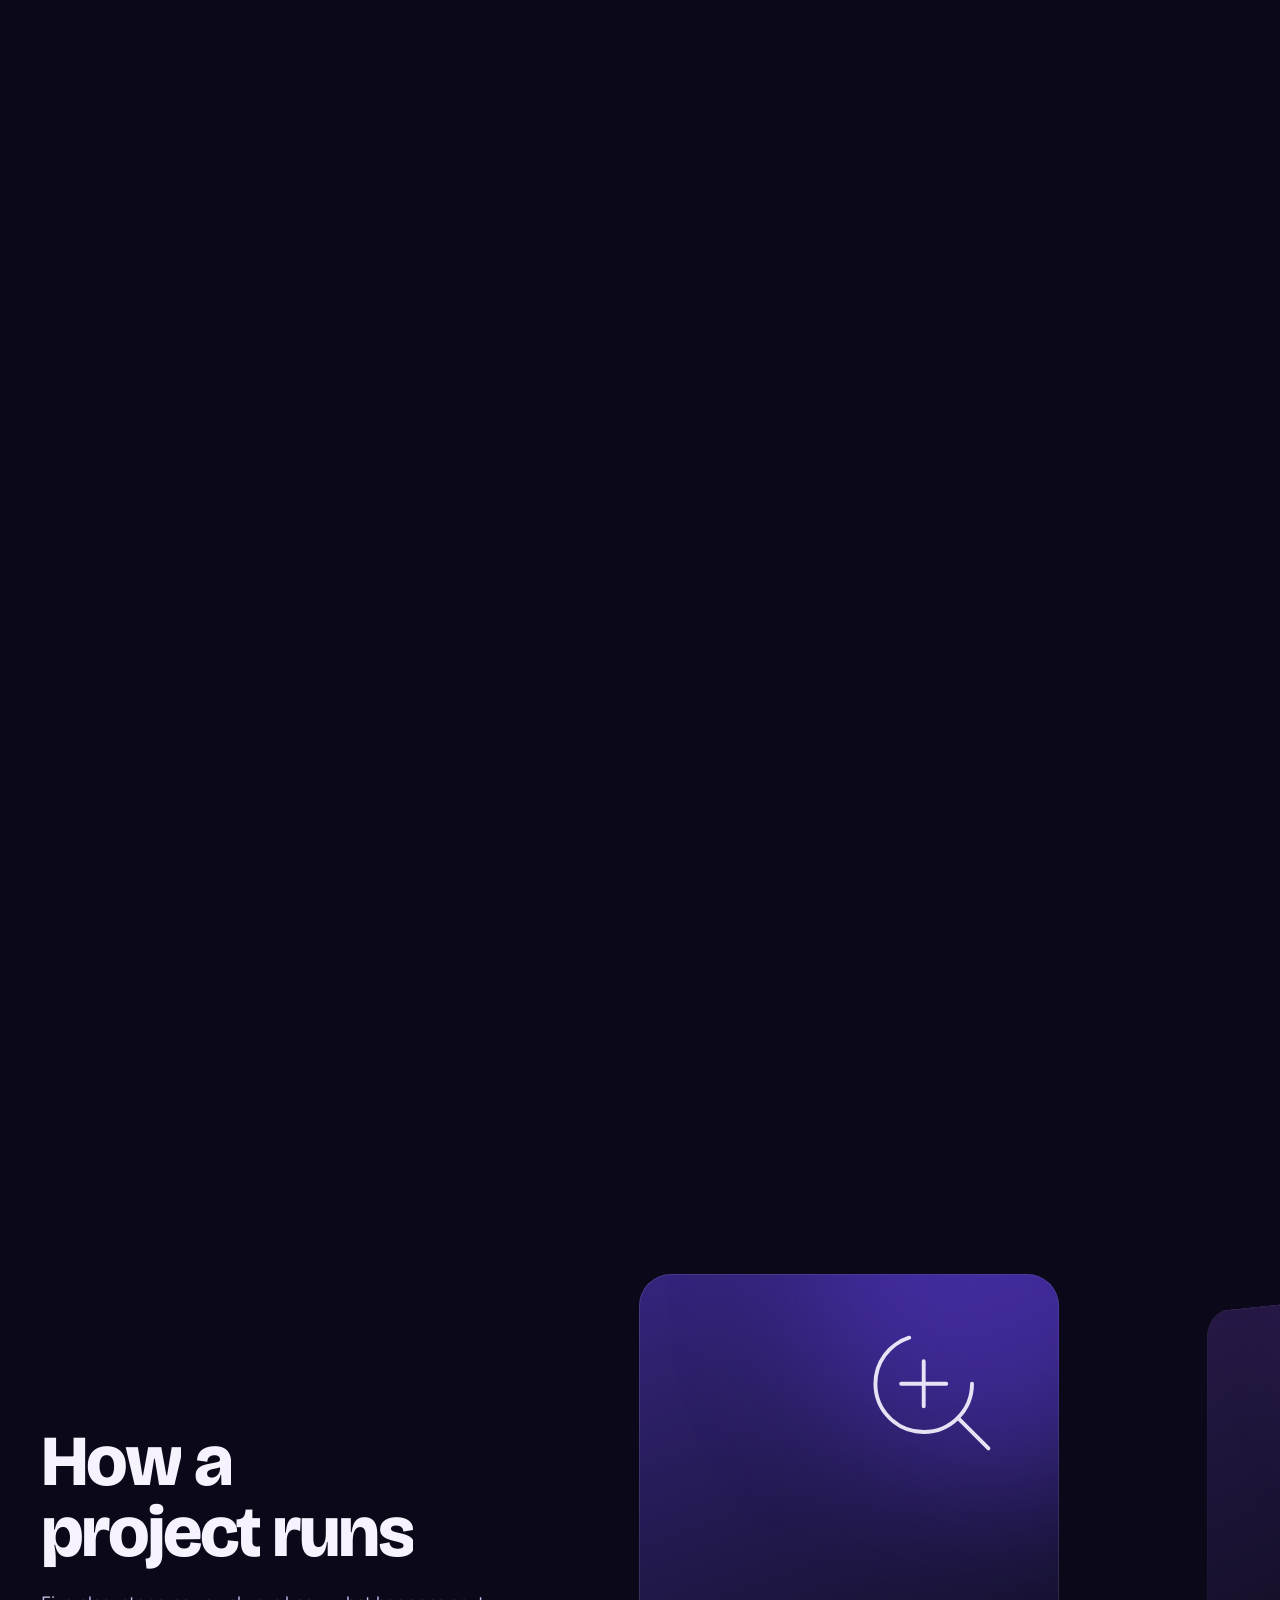
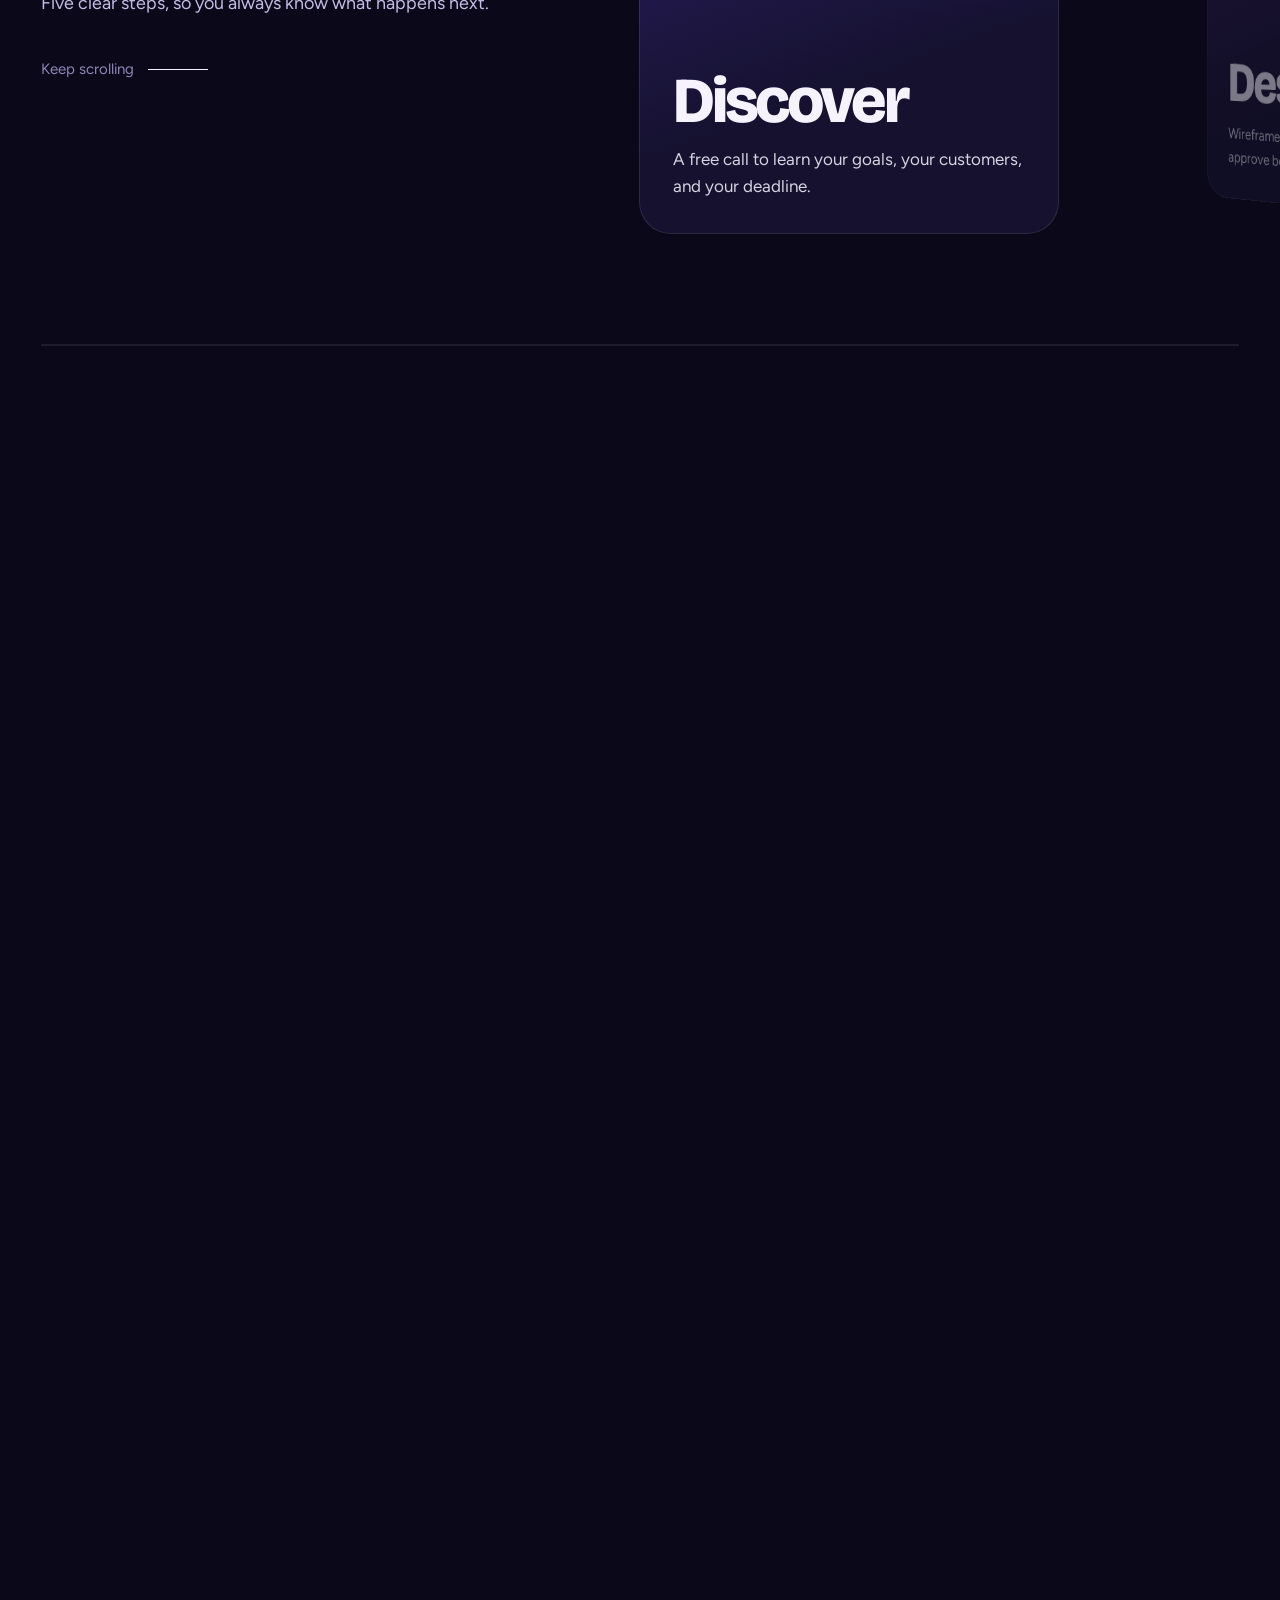
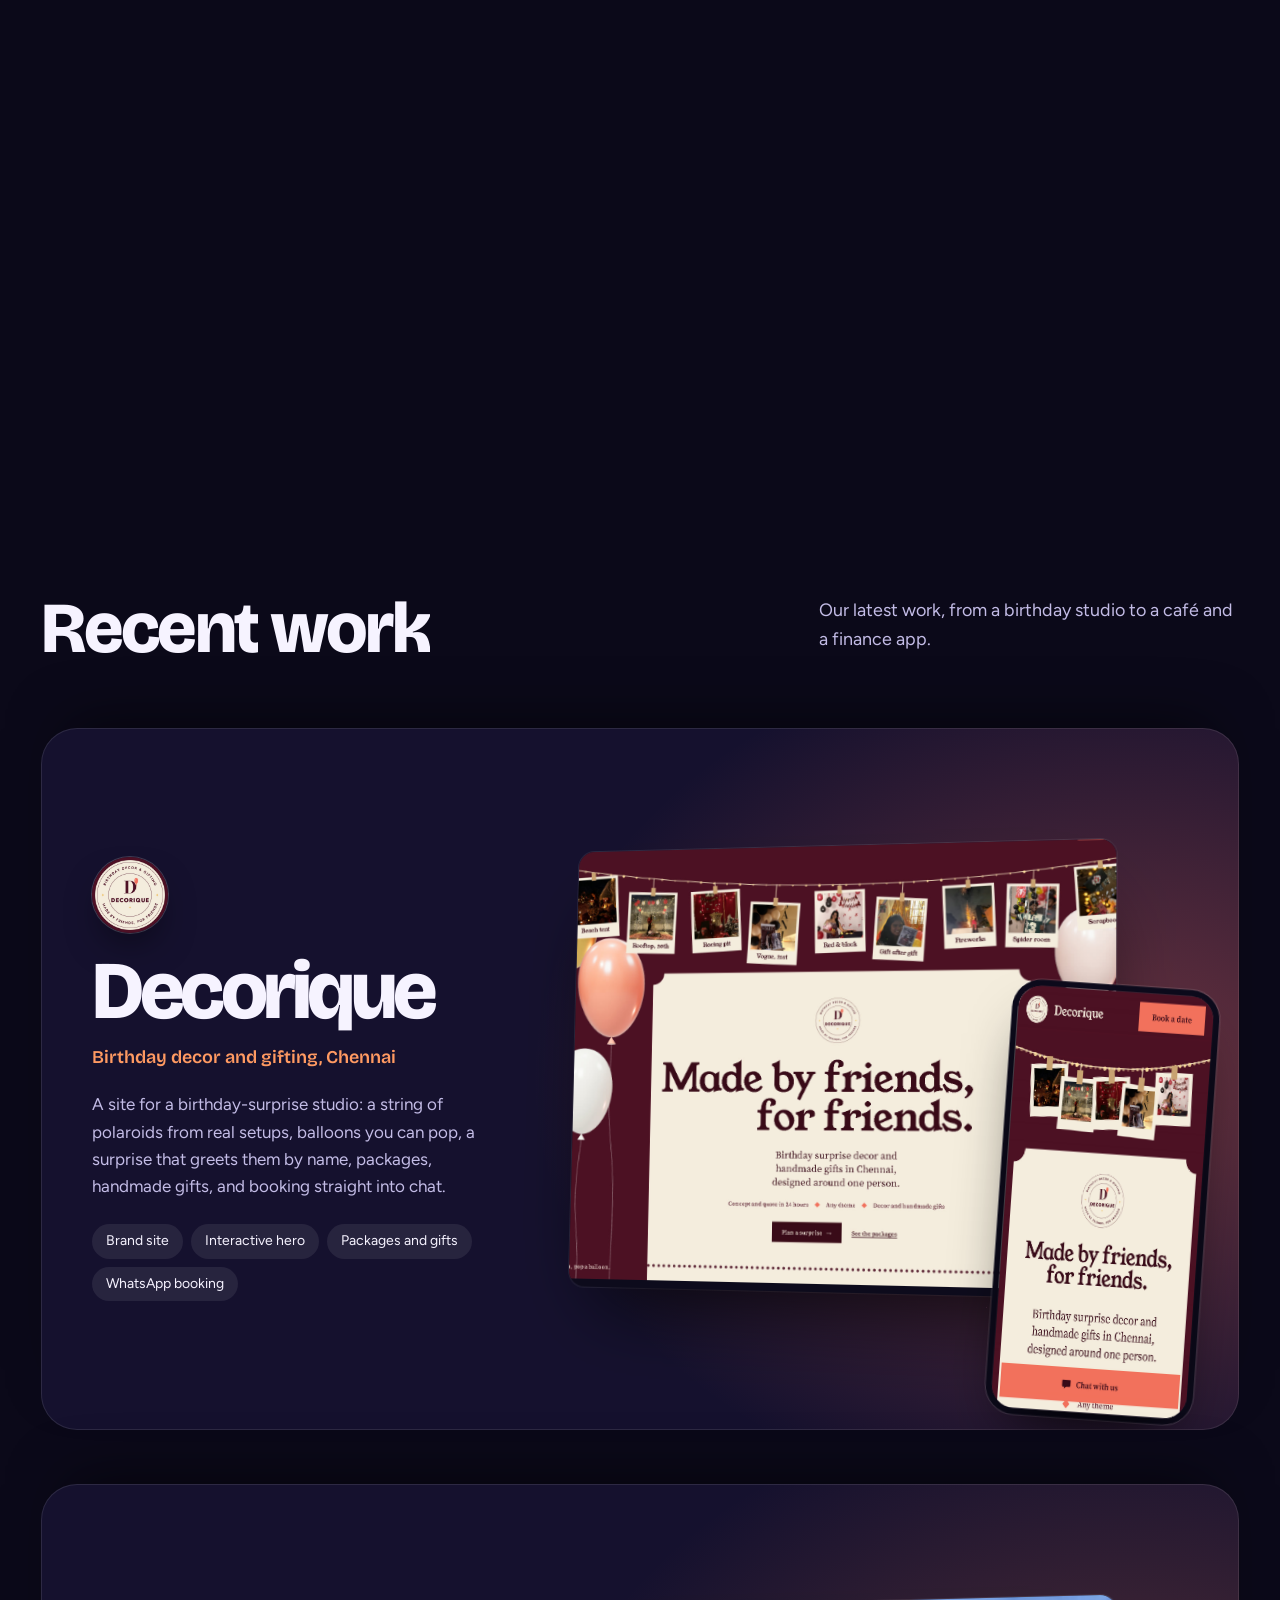
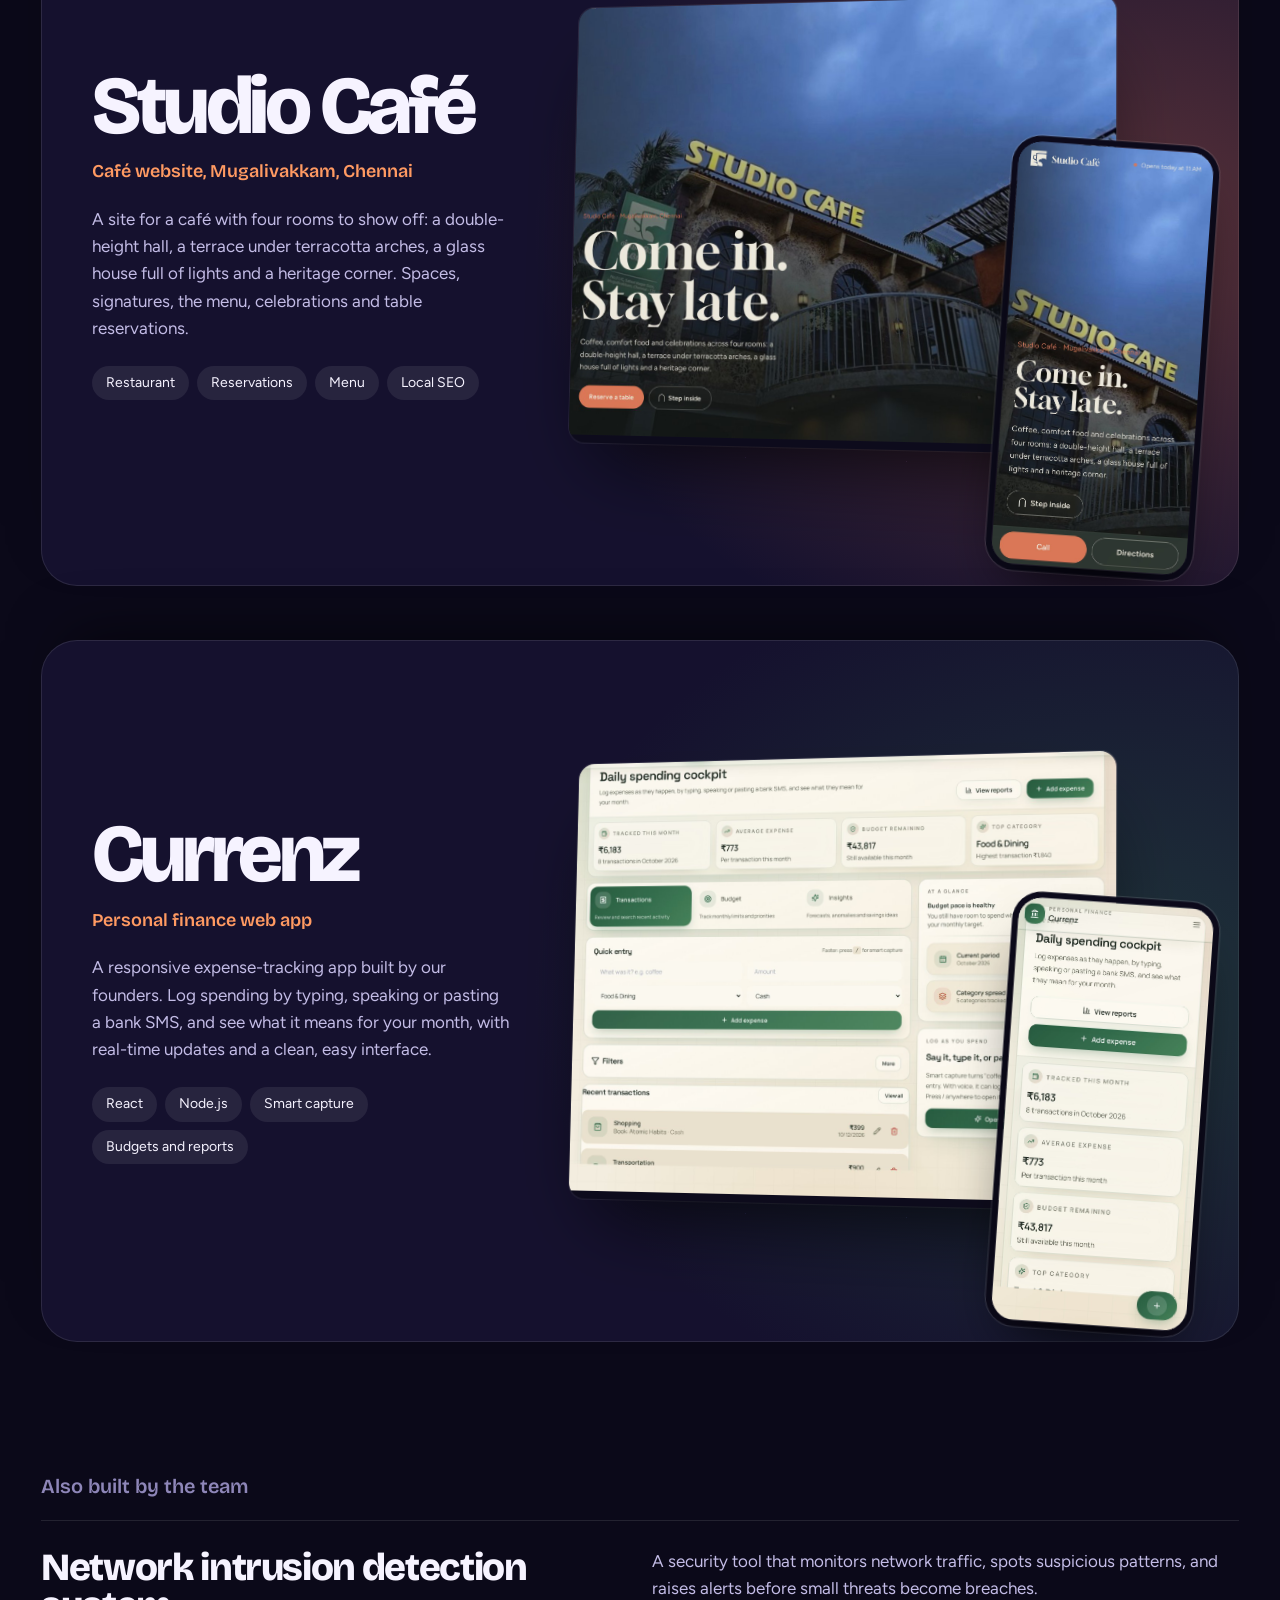
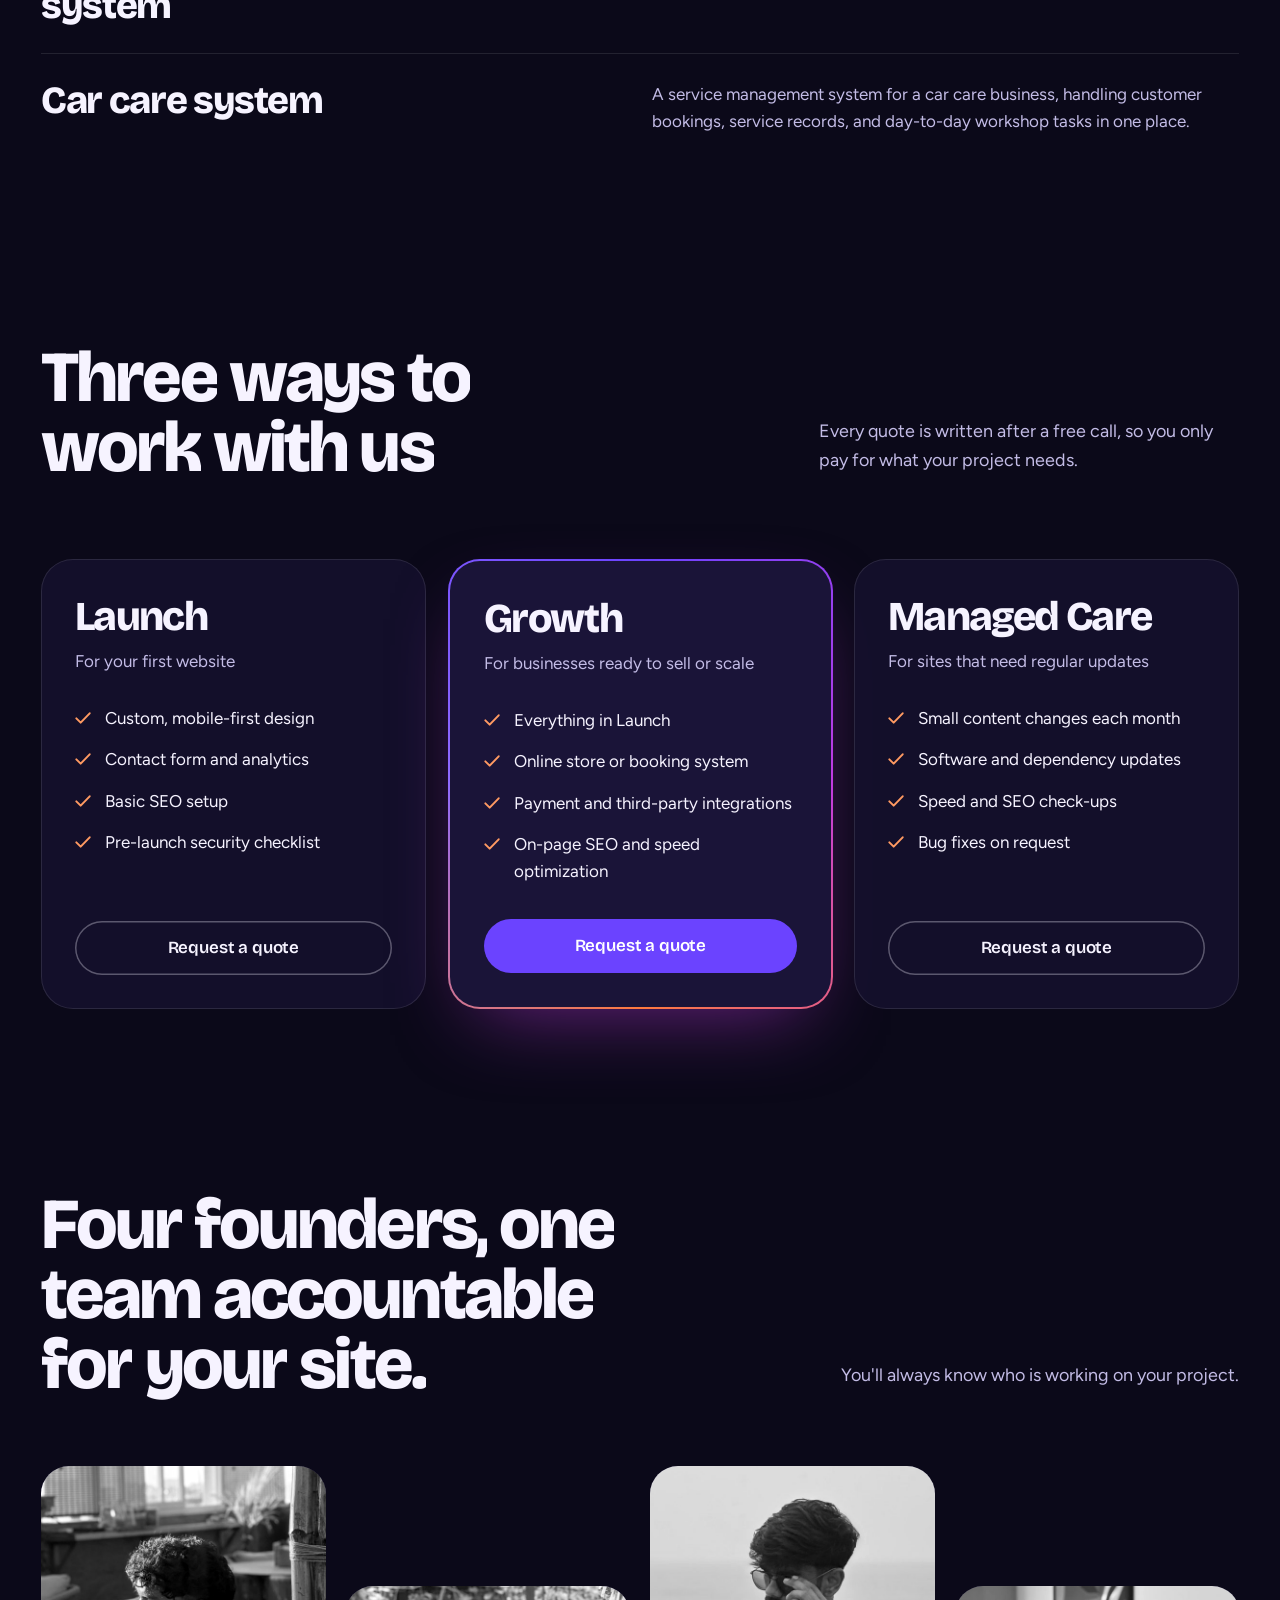
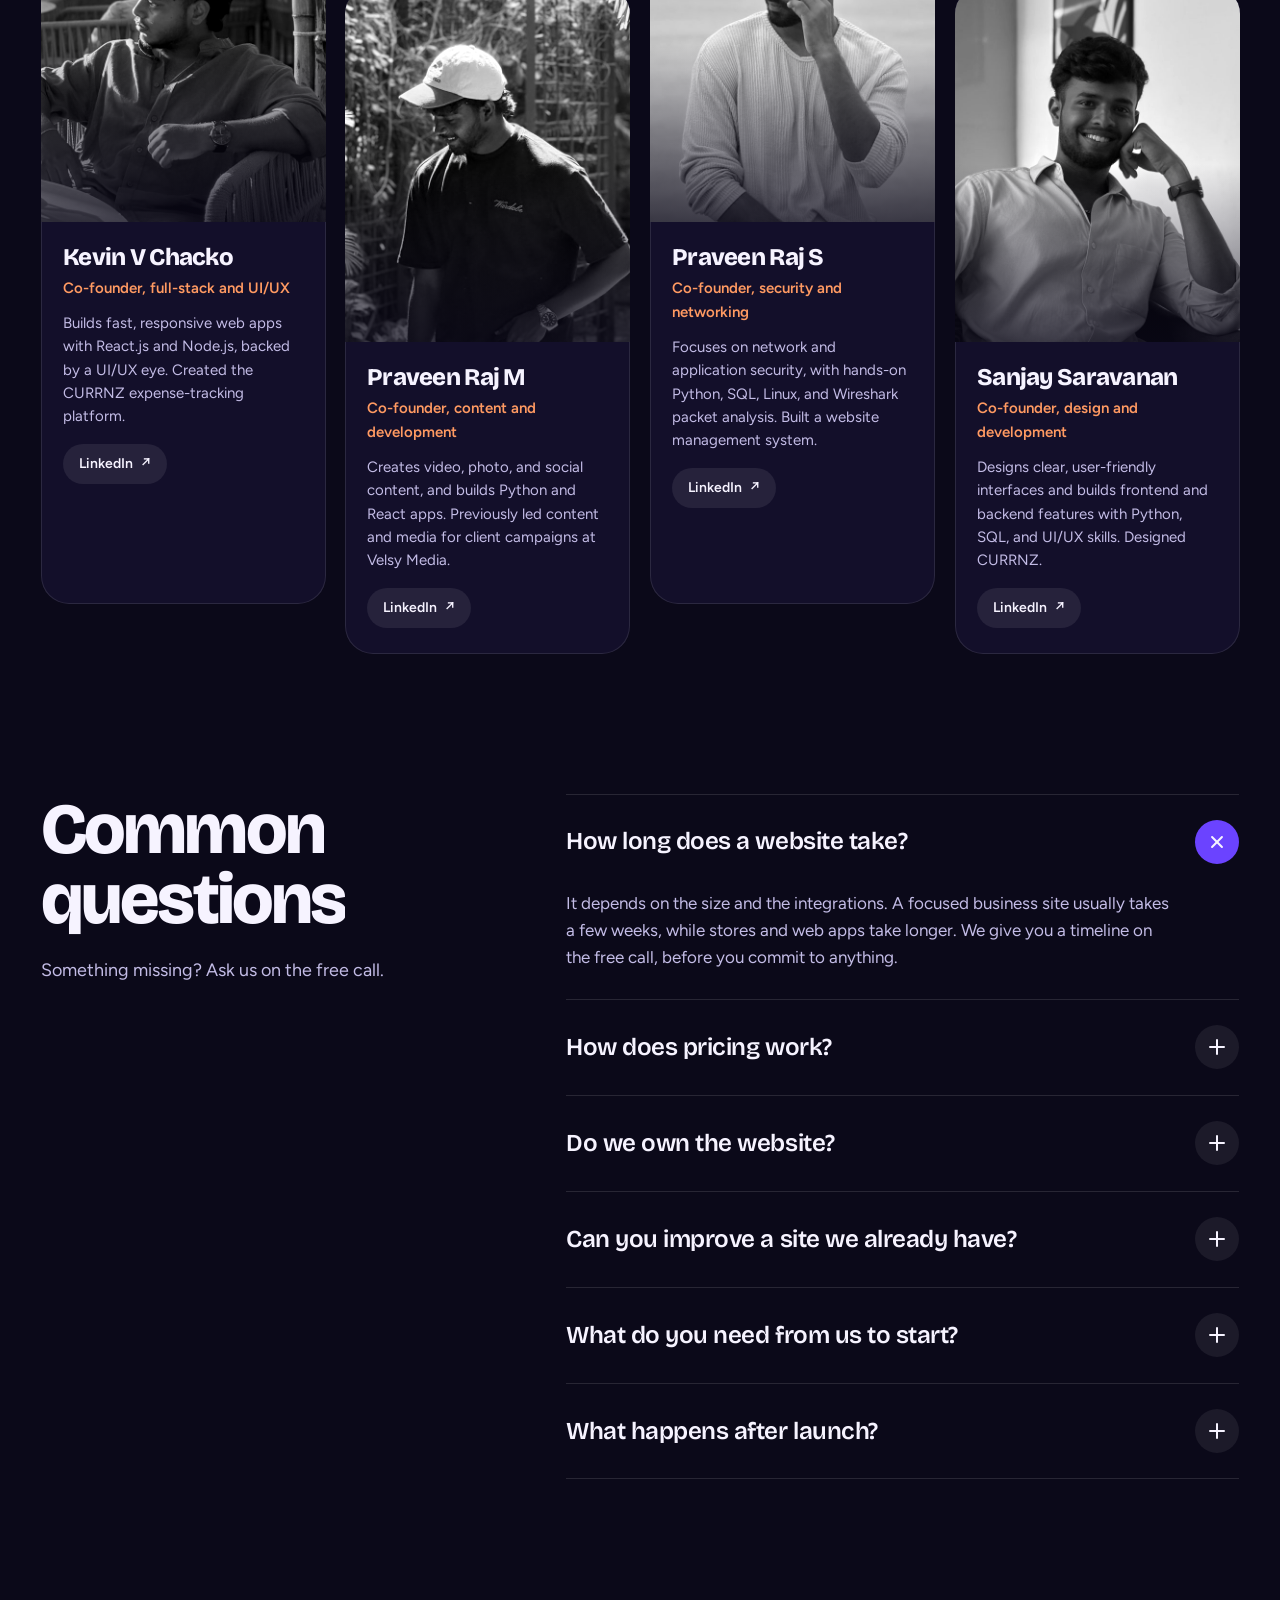
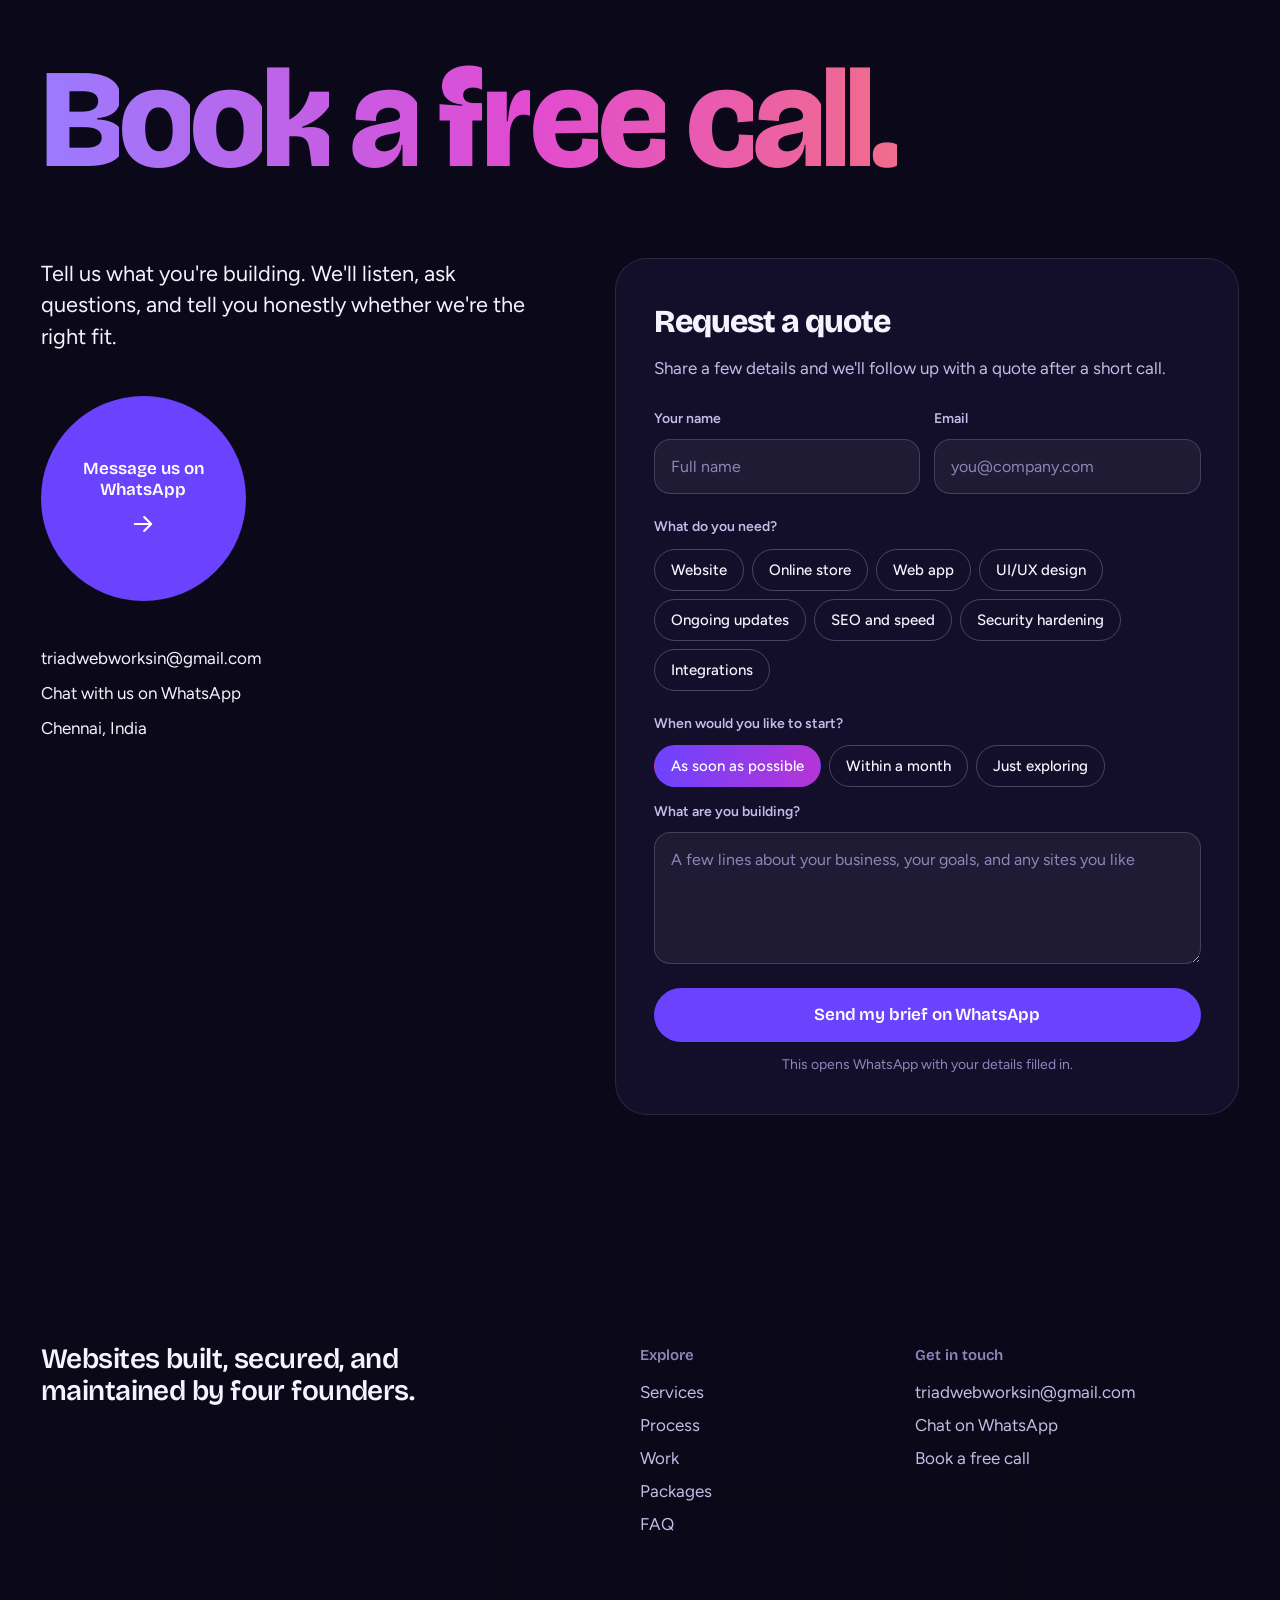
==== commit e27c56bd: "SEO: branded share image, touch icon, 404 page, image sitemap Co-Authored-By: Claude Opus 5.5 <norep" ====
--- a/index.html
+++ b/index.html
@@ -8,13 +8,18 @@
 <link rel="canonical" href="https://www.triadwebworks.in/">
 <meta name="theme-color" content="#0B0919">
 <link rel="icon" href="favicon.svg" type="image/svg+xml">
+<link rel="apple-touch-icon" href="apple-touch-icon.png">
 <meta property="og:type" content="website">
 <meta property="og:site_name" content="Triad Webworks">
 <meta property="og:title" content="Web Design and Development in Chennai | Triad Webworks">
 <meta property="og:description" content="Website design and development in Chennai. Triad Webworks builds, secures and maintains business websites, online stores and web apps. Book a free call.">
 <meta property="og:url" content="https://www.triadwebworks.in/">
 <meta property="og:locale" content="en_IN">
-<meta property="og:image" content="https://www.triadwebworks.in/img/decorique-card-1600x1200.jpg">
+<meta property="og:image" content="https://www.triadwebworks.in/img/og-image.png">
+<meta property="og:image:width" content="1200">
+<meta property="og:image:height" content="630">
+<meta property="og:image:alt" content="Triad Webworks: We build it. We secure it. We maintain it. Web design and development in Chennai.">
+<meta name="twitter:image" content="https://www.triadwebworks.in/img/og-image.png">
 <meta name="twitter:card" content="summary_large_image">
 <meta name="robots" content="index, follow, max-image-preview:large">
 <meta name="geo.region" content="IN-TN">
@@ -23,7 +28,7 @@
 <link rel="preconnect" href="https://fonts.gstatic.com" crossorigin>
 <link href="https://fonts.googleapis.com/css2?family=Bricolage+Grotesque:opsz,wght@12..96,400;12..96,600;12..96,800&amp;family=Figtree:wght@400;500;600&amp;display=swap" rel="stylesheet">
 <link rel="stylesheet" href="styles.css">
-<script type="application/ld+json">{"@context": "https://schema.org", "@graph": [{"@type": "ProfessionalService", "@id": "https://www.triadwebworks.in/#business", "name": "Triad Webworks", "url": "https://www.triadwebworks.in/", "logo": "https://www.triadwebworks.in/favicon.svg", "image": "https://www.triadwebworks.in/img/decorique-card-1600x1200.jpg", "email": "triadwebworksin@gmail.com", "telephone": "+91 86678 28159", "description": "Website design and development in Chennai. Triad Webworks builds, secures and maintains business websites, online stores and web apps. Book a free call.", "priceRange": "Quote on request", "address": {"@type": "PostalAddress", "addressLocality": "Chennai", "addressRegion": "Tamil Nadu", "addressCountry": "IN"}, "areaServed": [{"@type": "City", "name": "Chennai"}, {"@type": "Country", "name": "India"}], "founder": [{"@type": "Person", "name": "Kevin V Chacko", "sameAs": "https://www.linkedin.com/in/kevin-chacko-45a6342a4/"}, {"@type": "Person", "name": "Praveen Raj M", "sameAs": "https://in.linkedin.com/in/praveen-raj-m"}, {"@type": "Person", "name": "Praveen Raj S", "sameAs": "https://www.linkedin.com/in/praveen-raj-877aa9293"}, {"@type": "Person", "name": "Sanjay Saravanan", "sameAs": "https://www.linkedin.com/in/sanjay-saravanan-17779227"}], "hasOfferCatalog": {"@type": "OfferCatalog", "name": "Web services", "itemListElement": [{"@type": "Offer", "itemOffered": {"@type": "Service", "name": "Business website design", "areaServed": "Chennai"}}, {"@type": "Offer", "itemOffered": {"@type": "Service", "name": "E-commerce website development", "areaServed": "Chennai"}}, {"@type": "Offer", "itemOffered": {"@type": "Service", "name": "Web app and dashboard development", "areaServed": "Chennai"}}, {"@type": "Offer", "itemOffered": {"@type": "Service", "name": "UI/UX design", "areaServed": "Chennai"}}, {"@type": "Offer", "itemOffered": {"@type": "Service", "name": "Website security", "areaServed": "Chennai"}}, {"@type": "Offer", "itemOffered": {"@type": "Service", "name": "Website maintenance", "areaServed": "Chennai"}}, {"@type": "Offer", "itemOffered": {"@type": "Service", "name": "SEO and speed optimisation", "areaServed": "Chennai"}}]}}, {"@type": "WebSite", "@id": "https://www.triadwebworks.in/#website", "url": "https://www.triadwebworks.in/", "name": "Triad Webworks", "publisher": {"@id": "https://www.triadwebworks.in/#business"}, "inLanguage": "en-IN"}, {"@type": "FAQPage", "mainEntity": [{"@type": "Question", "name": "How long does a website take?", "acceptedAnswer": {"@type": "Answer", "text": "It depends on the size and the integrations. A focused business site usually takes a few weeks, while stores and web apps take longer. We give you a timeline on the free call, before you commit to anything."}}, {"@type": "Question", "name": "How does pricing work?", "acceptedAnswer": {"@type": "Answer", "text": "We quote every project after a free call. You get a written quote that lists exactly what is included, so you only pay for what your project needs."}}, {"@type": "Question", "name": "Do we own the website?", "acceptedAnswer": {"@type": "Answer", "text": "Yes. The code, design files, domain, and content are yours. If you ever move on, we hand everything over."}}, {"@type": "Question", "name": "Can you improve a site we already have?", "acceptedAnswer": {"@type": "Answer", "text": "Yes. We can redesign it, speed it up, tighten its security basics, or take over its updates and upkeep."}}, {"@type": "Question", "name": "What do you need from us to start?", "acceptedAnswer": {"@type": "Answer", "text": "Just a call. Bring your goals, any brand assets you already have, and examples of sites you like. We handle the rest."}}, {"@type": "Question", "name": "What happens after launch?", "acceptedAnswer": {"@type": "Answer", "text": "Choose Managed Care and we handle content changes, updates, and regular check-ups. Or take the site and run it yourself."}}]}]}</script>
+<script type="application/ld+json">{"@context": "https://schema.org", "@graph": [{"@type": "ProfessionalService", "@id": "https://www.triadwebworks.in/#business", "name": "Triad Webworks", "url": "https://www.triadwebworks.in/", "logo": "https://www.triadwebworks.in/favicon.svg", "image": "https://www.triadwebworks.in/img/og-image.png", "email": "triadwebworksin@gmail.com", "telephone": "+91 86678 28159", "description": "Website design and development in Chennai. Triad Webworks builds, secures and maintains business websites, online stores and web apps. Book a free call.", "priceRange": "Quote on request", "address": {"@type": "PostalAddress", "addressLocality": "Chennai", "addressRegion": "Tamil Nadu", "addressCountry": "IN"}, "areaServed": [{"@type": "City", "name": "Chennai"}, {"@type": "Country", "name": "India"}], "founder": [{"@type": "Person", "name": "Kevin V Chacko", "sameAs": "https://www.linkedin.com/in/kevin-chacko-45a6342a4/"}, {"@type": "Person", "name": "Praveen Raj M", "sameAs": "https://in.linkedin.com/in/praveen-raj-m"}, {"@type": "Person", "name": "Praveen Raj S", "sameAs": "https://www.linkedin.com/in/praveen-raj-877aa9293"}, {"@type": "Person", "name": "Sanjay Saravanan", "sameAs": "https://www.linkedin.com/in/sanjay-saravanan-17779227"}], "hasOfferCatalog": {"@type": "OfferCatalog", "name": "Web services", "itemListElement": [{"@type": "Offer", "itemOffered": {"@type": "Service", "name": "Business website design", "areaServed": "Chennai"}}, {"@type": "Offer", "itemOffered": {"@type": "Service", "name": "E-commerce website development", "areaServed": "Chennai"}}, {"@type": "Offer", "itemOffered": {"@type": "Service", "name": "Web app and dashboard development", "areaServed": "Chennai"}}, {"@type": "Offer", "itemOffered": {"@type": "Service", "name": "UI/UX design", "areaServed": "Chennai"}}, {"@type": "Offer", "itemOffered": {"@type": "Service", "name": "Website security", "areaServed": "Chennai"}}, {"@type": "Offer", "itemOffered": {"@type": "Service", "name": "Website maintenance", "areaServed": "Chennai"}}, {"@type": "Offer", "itemOffered": {"@type": "Service", "name": "SEO and speed optimisation", "areaServed": "Chennai"}}]}}, {"@type": "WebSite", "@id": "https://www.triadwebworks.in/#website", "url": "https://www.triadwebworks.in/", "name": "Triad Webworks", "publisher": {"@id": "https://www.triadwebworks.in/#business"}, "inLanguage": "en-IN"}, {"@type": "FAQPage", "mainEntity": [{"@type": "Question", "name": "How long does a website take?", "acceptedAnswer": {"@type": "Answer", "text": "It depends on the size and the integrations. A focused business site usually takes a few weeks, while stores and web apps take longer. We give you a timeline on the free call, before you commit to anything."}}, {"@type": "Question", "name": "How does pricing work?", "acceptedAnswer": {"@type": "Answer", "text": "We quote every project after a free call. You get a written quote that lists exactly what is included, so you only pay for what your project needs."}}, {"@type": "Question", "name": "Do we own the website?", "acceptedAnswer": {"@type": "Answer", "text": "Yes. The code, design files, domain, and content are yours. If you ever move on, we hand everything over."}}, {"@type": "Question", "name": "Can you improve a site we already have?", "acceptedAnswer": {"@type": "Answer", "text": "Yes. We can redesign it, speed it up, tighten its security basics, or take over its updates and upkeep."}}, {"@type": "Question", "name": "What do you need from us to start?", "acceptedAnswer": {"@type": "Answer", "text": "Just a call. Bring your goals, any brand assets you already have, and examples of sites you like. We handle the rest."}}, {"@type": "Question", "name": "What happens after launch?", "acceptedAnswer": {"@type": "Answer", "text": "Choose Managed Care and we handle content changes, updates, and regular check-ups. Or take the site and run it yourself."}}]}]}</script>
 </head>
 <body>
 <canvas id="gl" aria-hidden="true"></canvas>
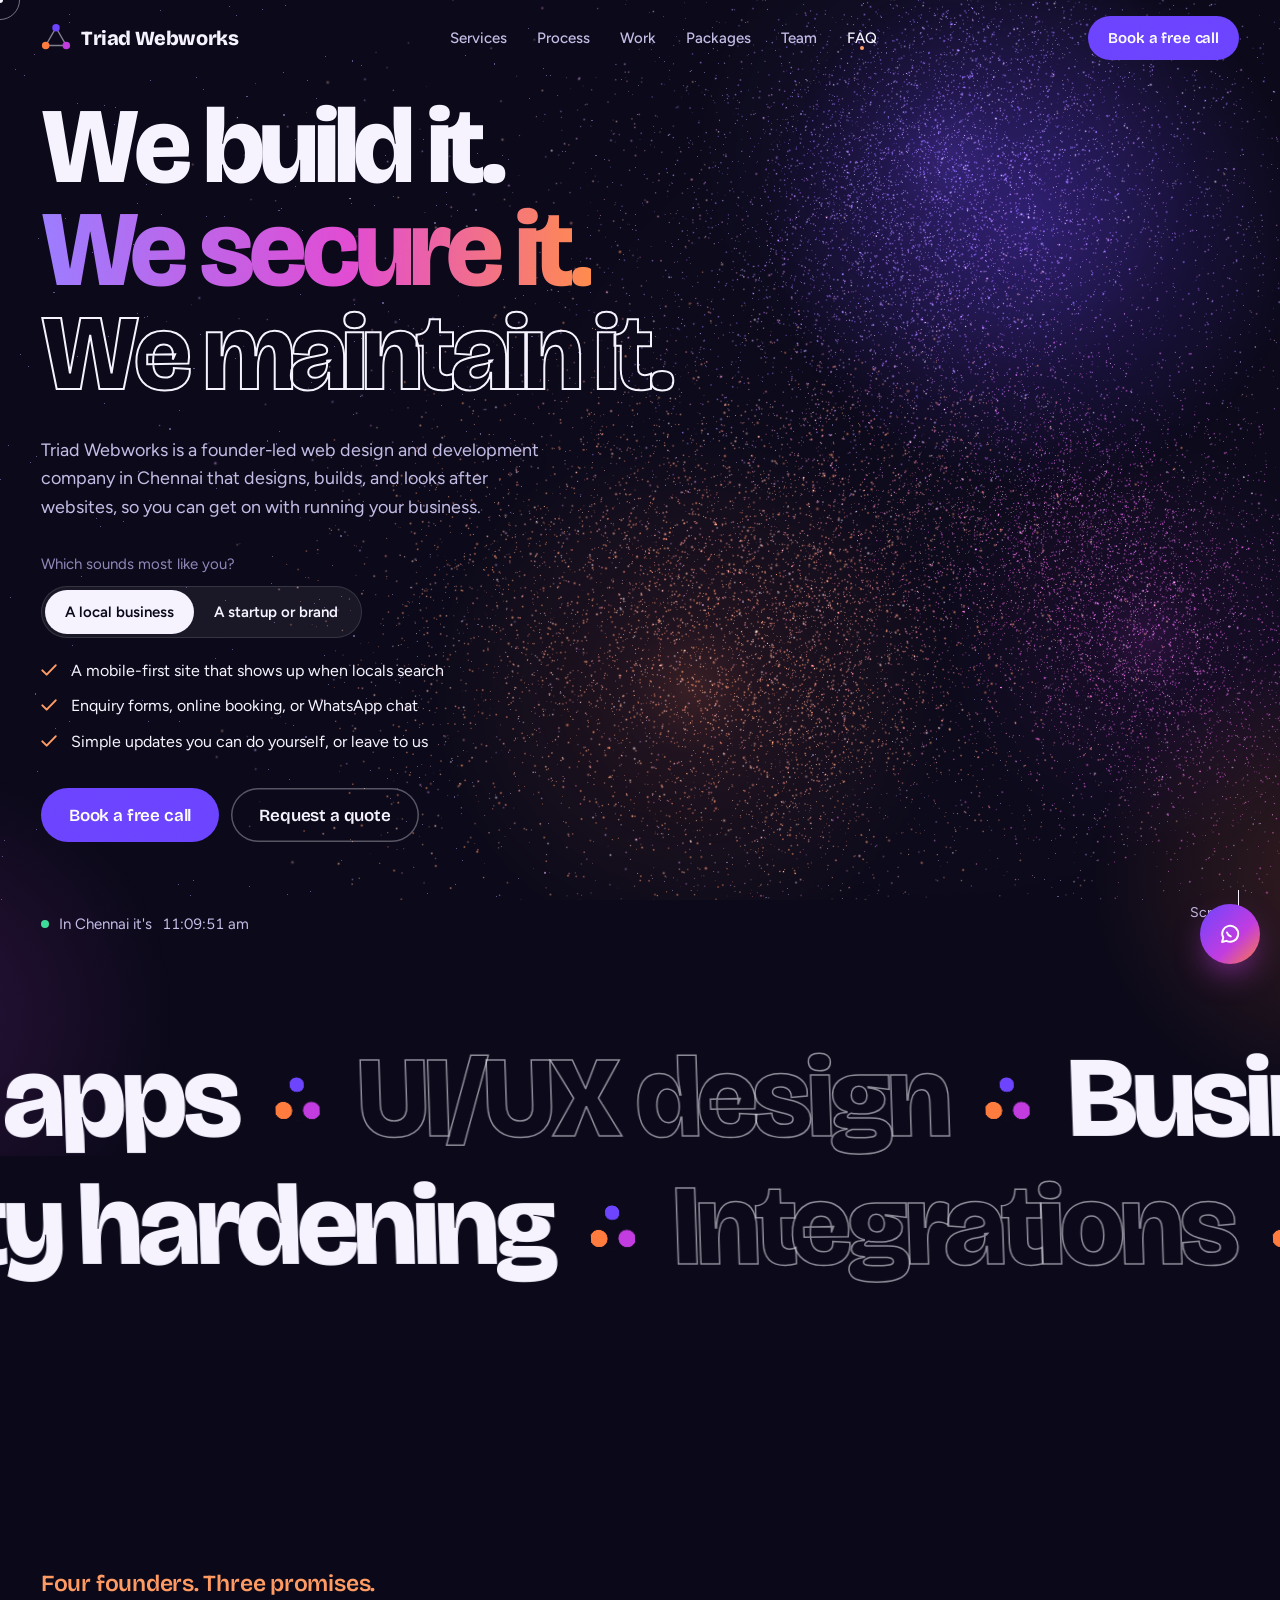
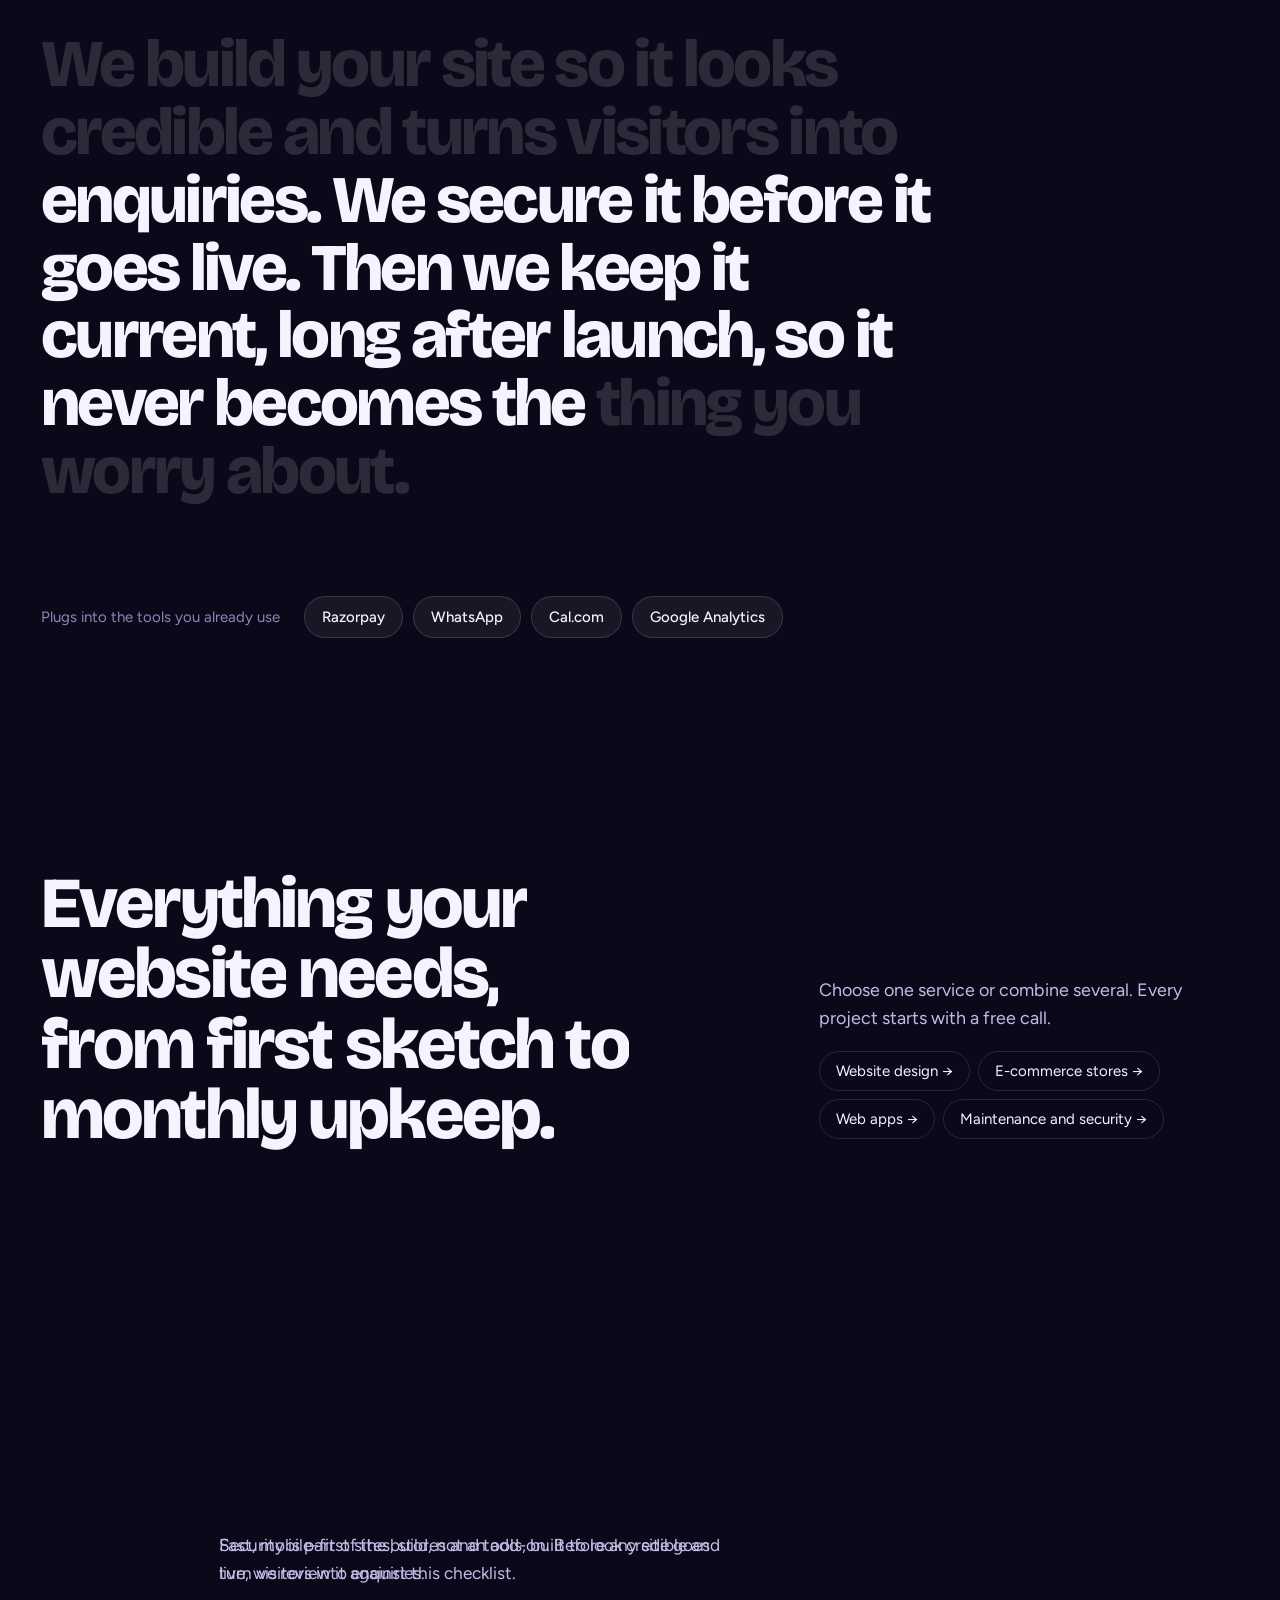
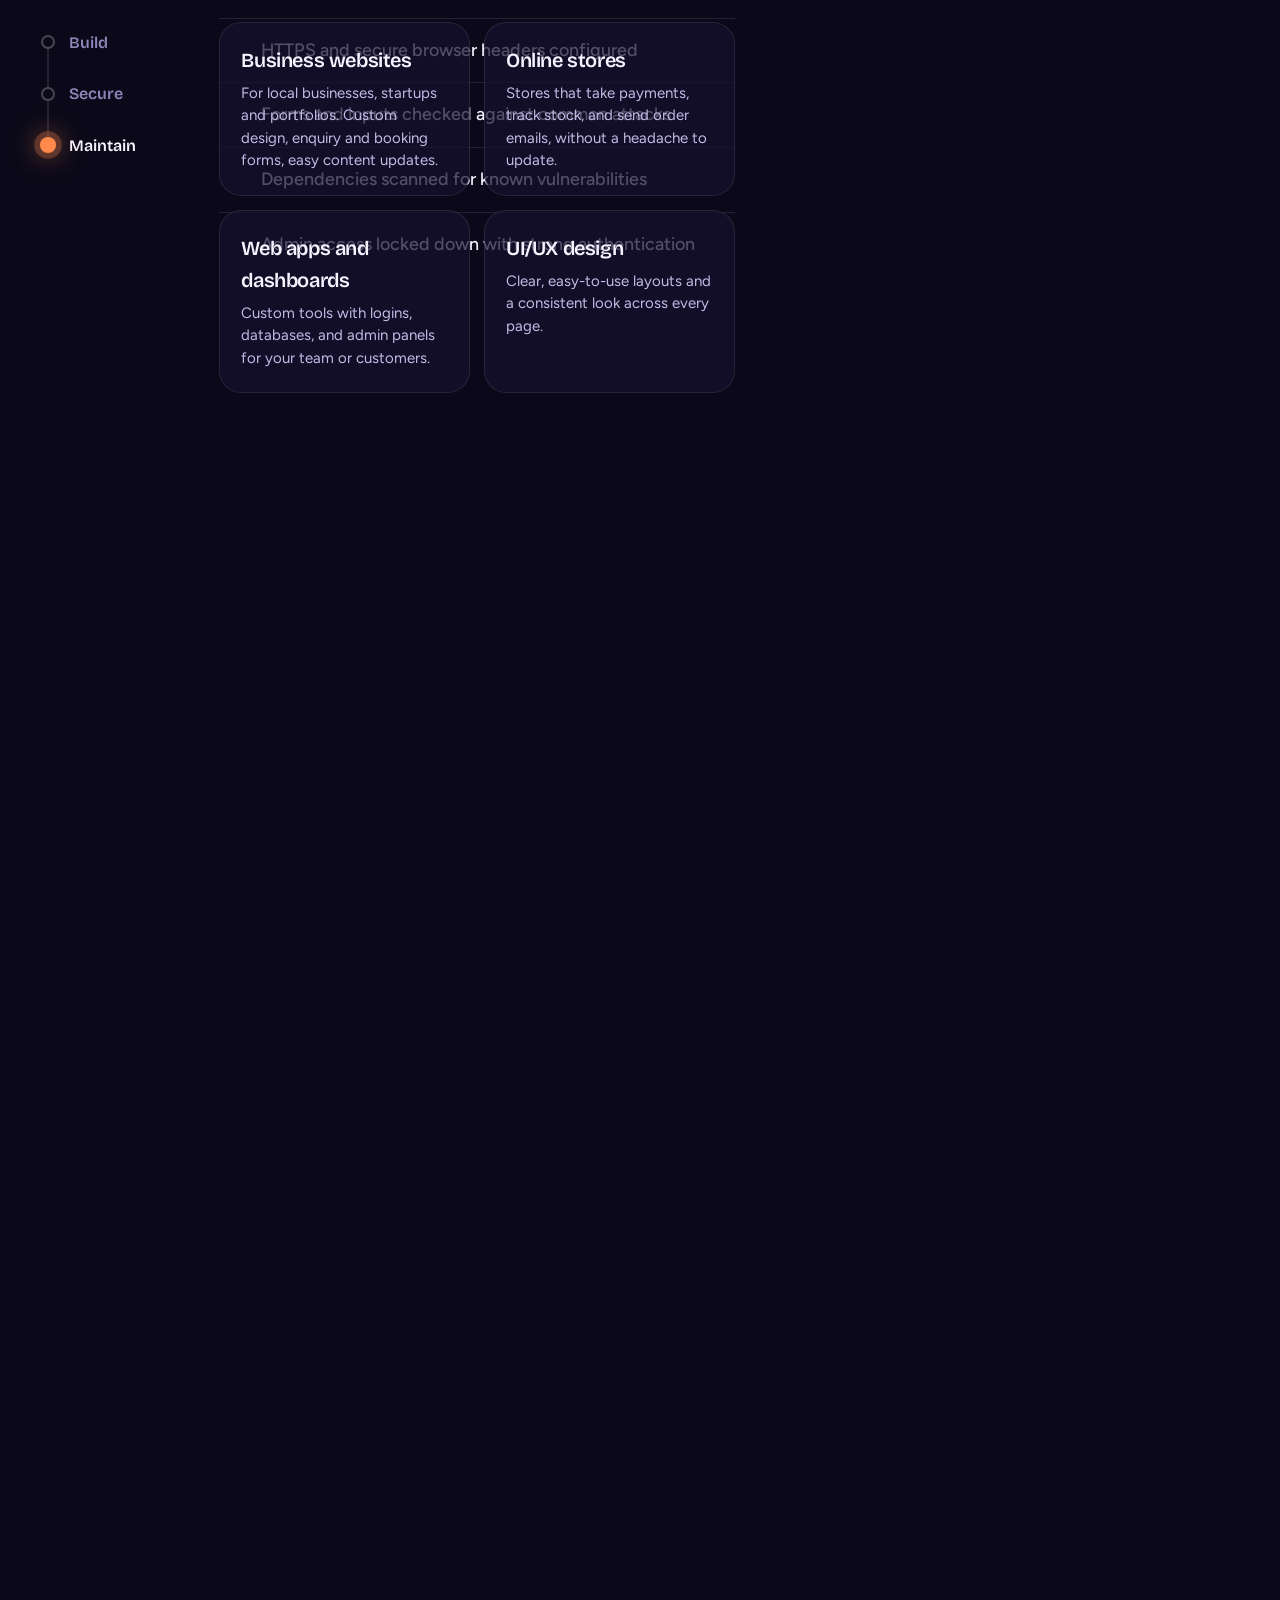
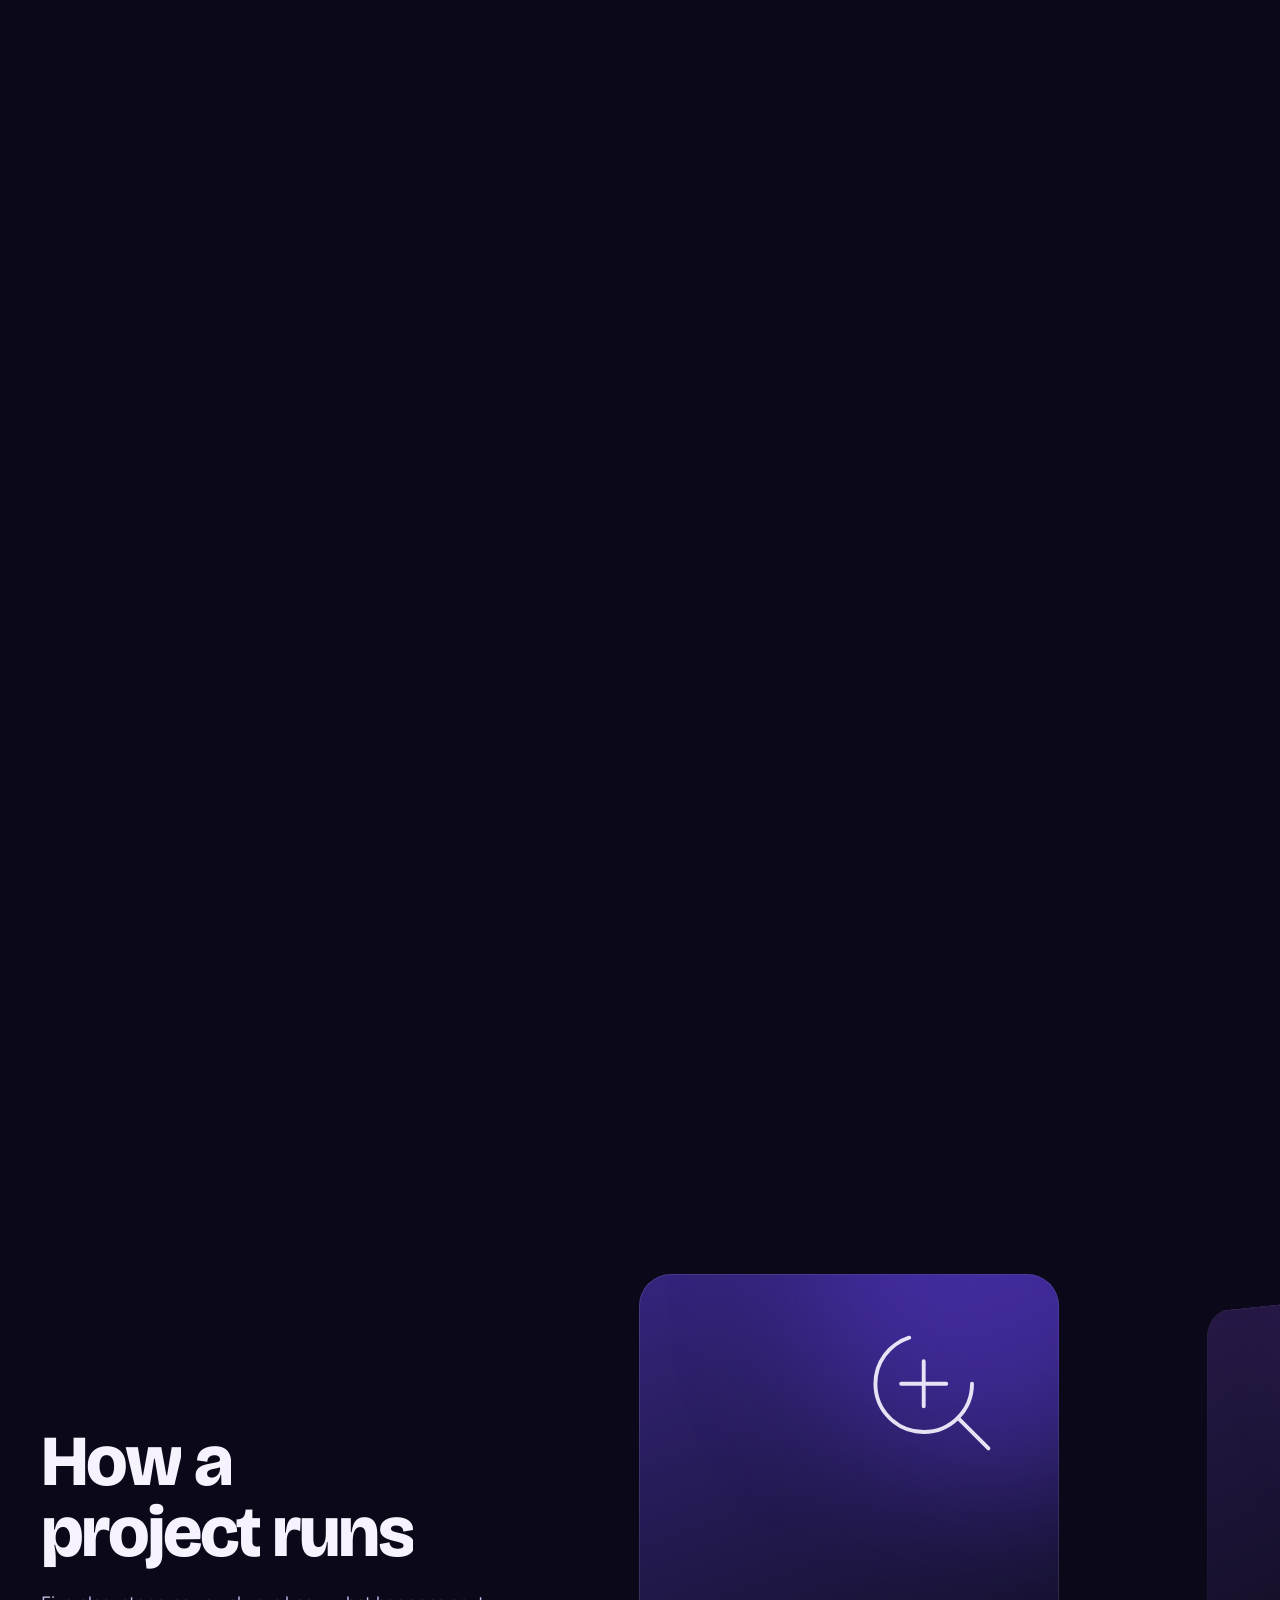
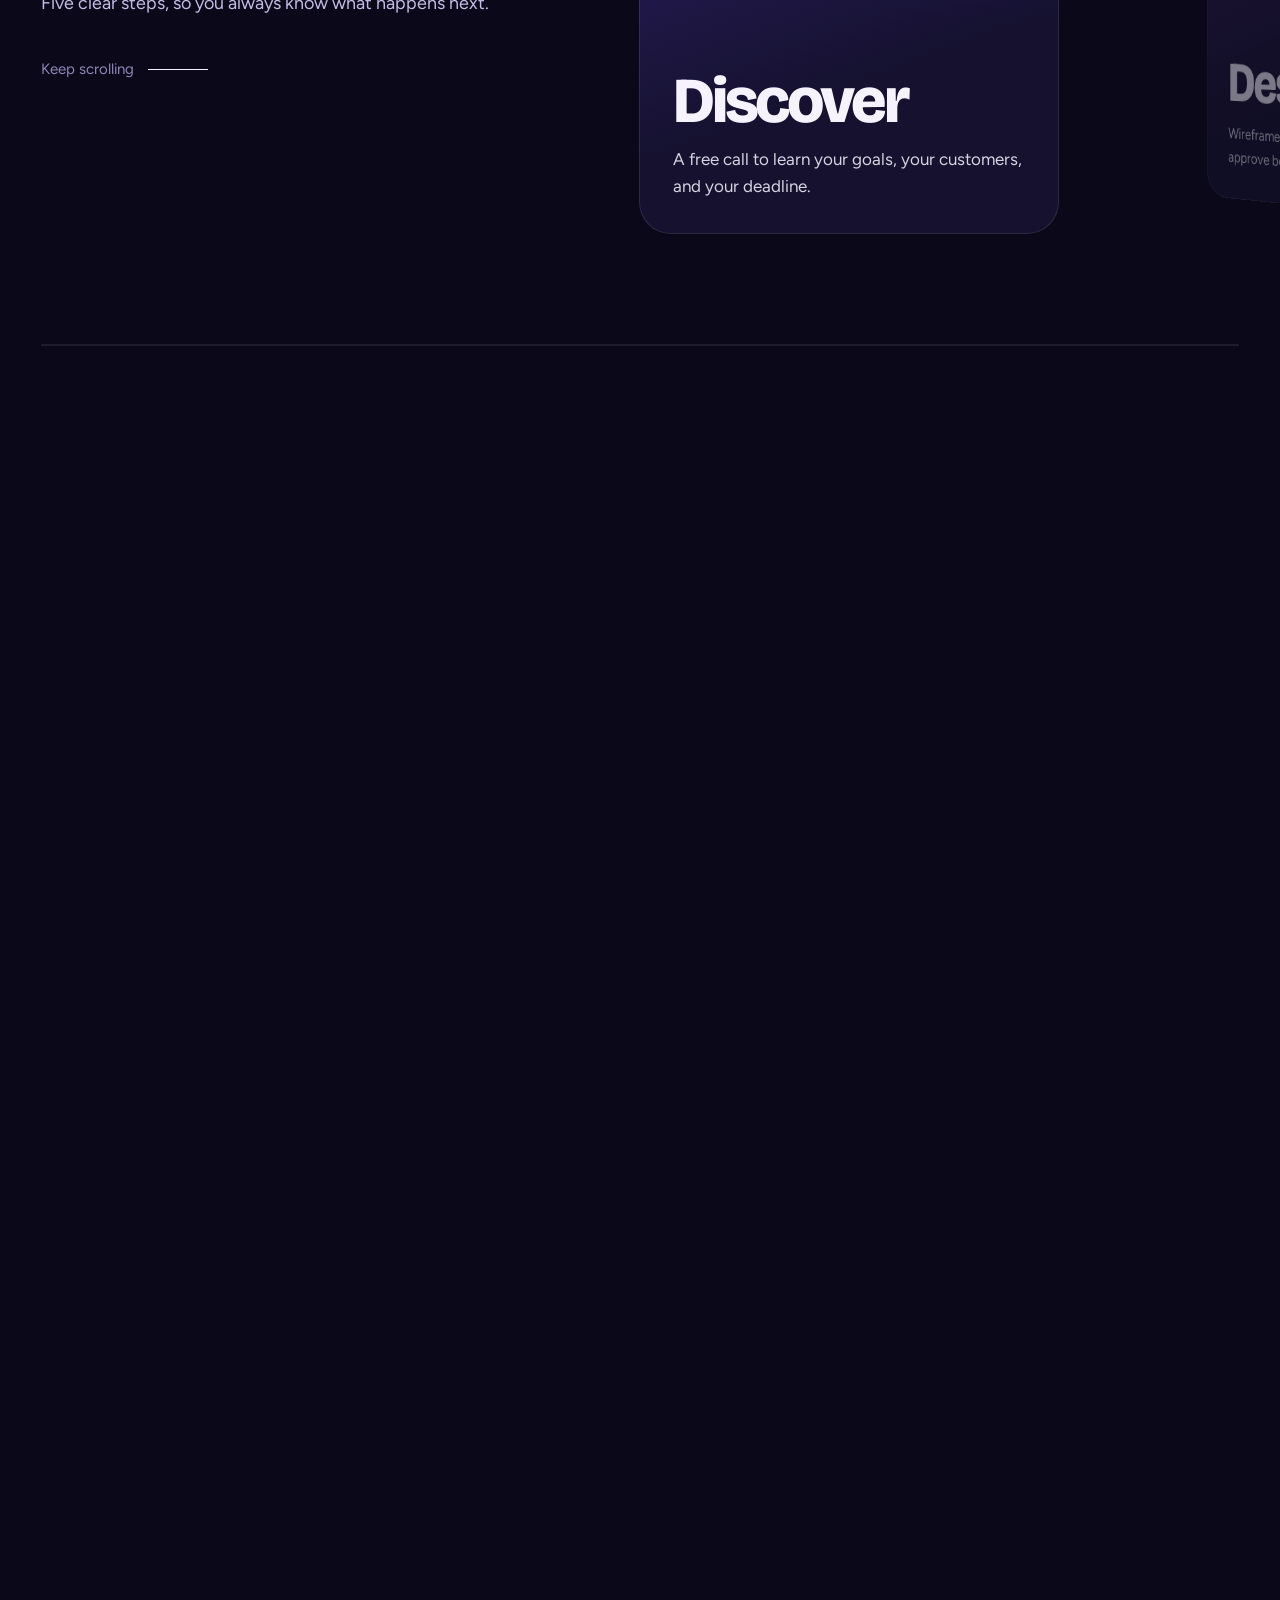
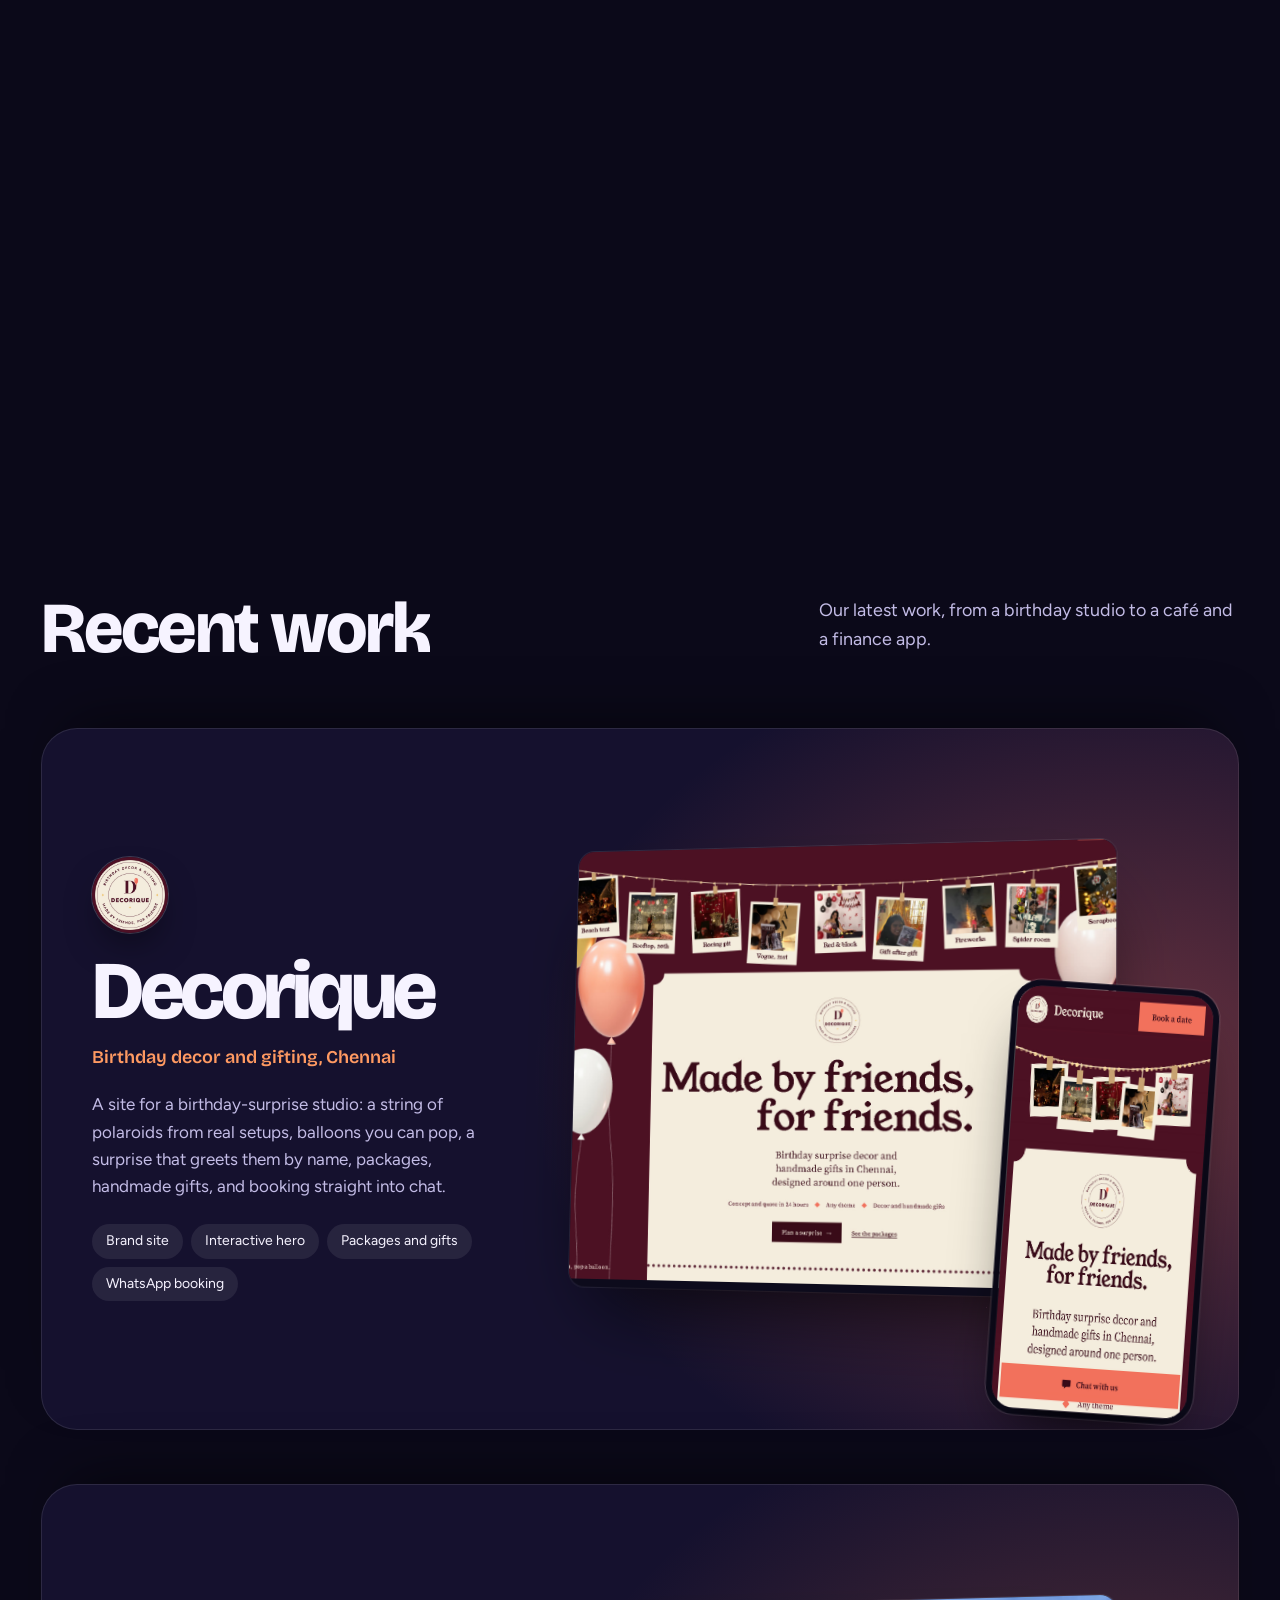
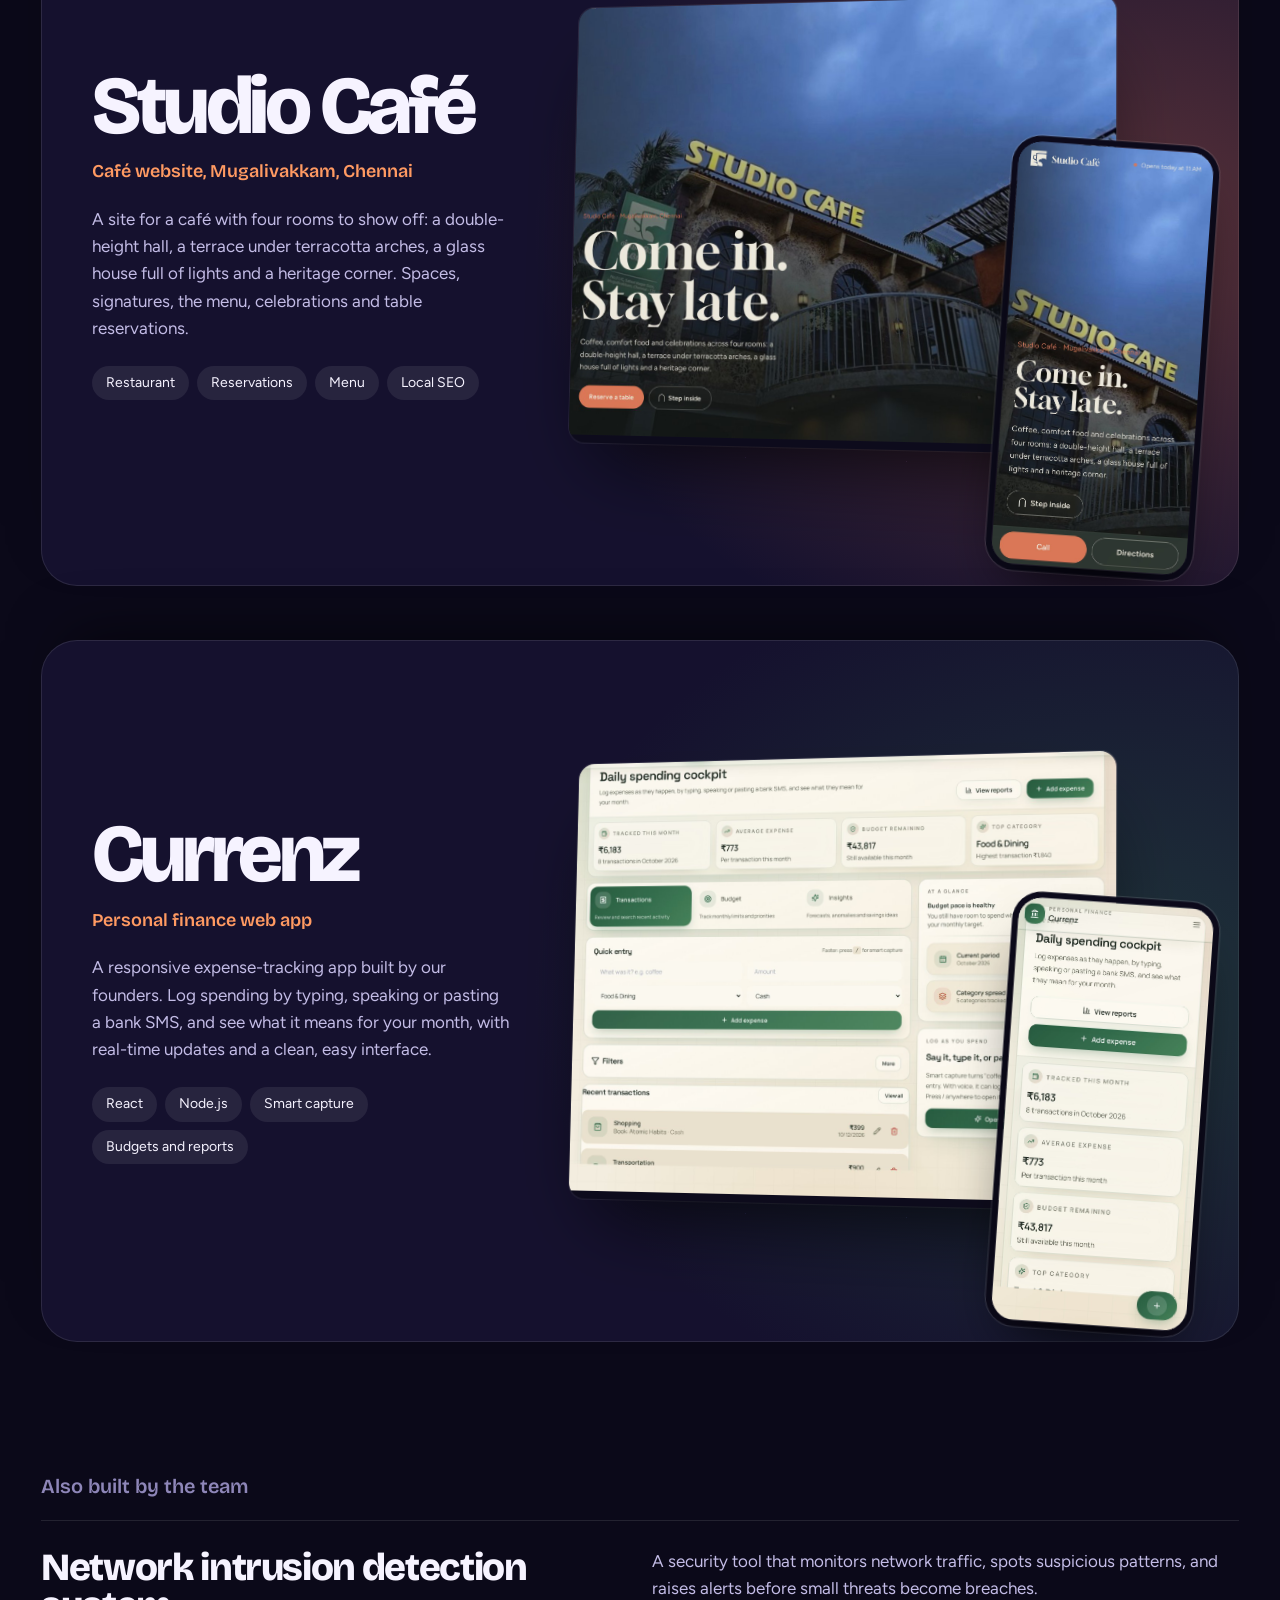
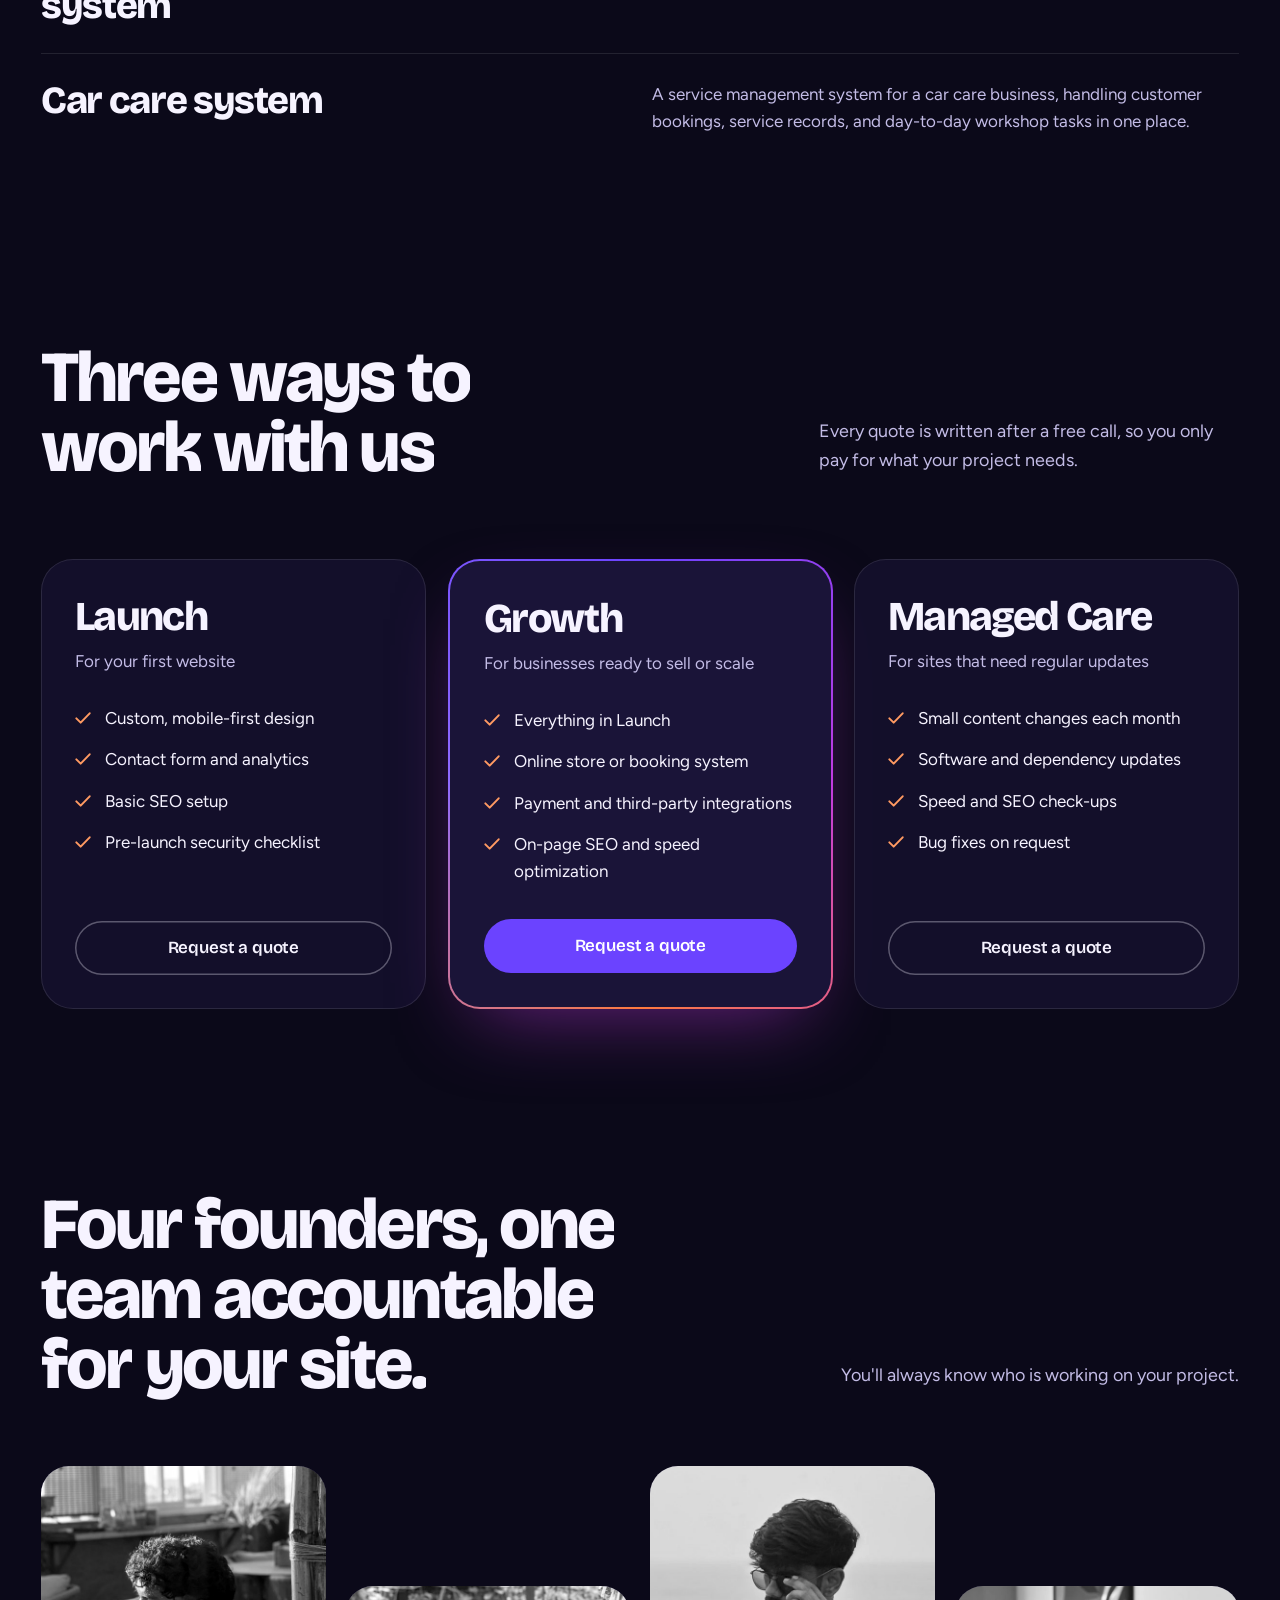
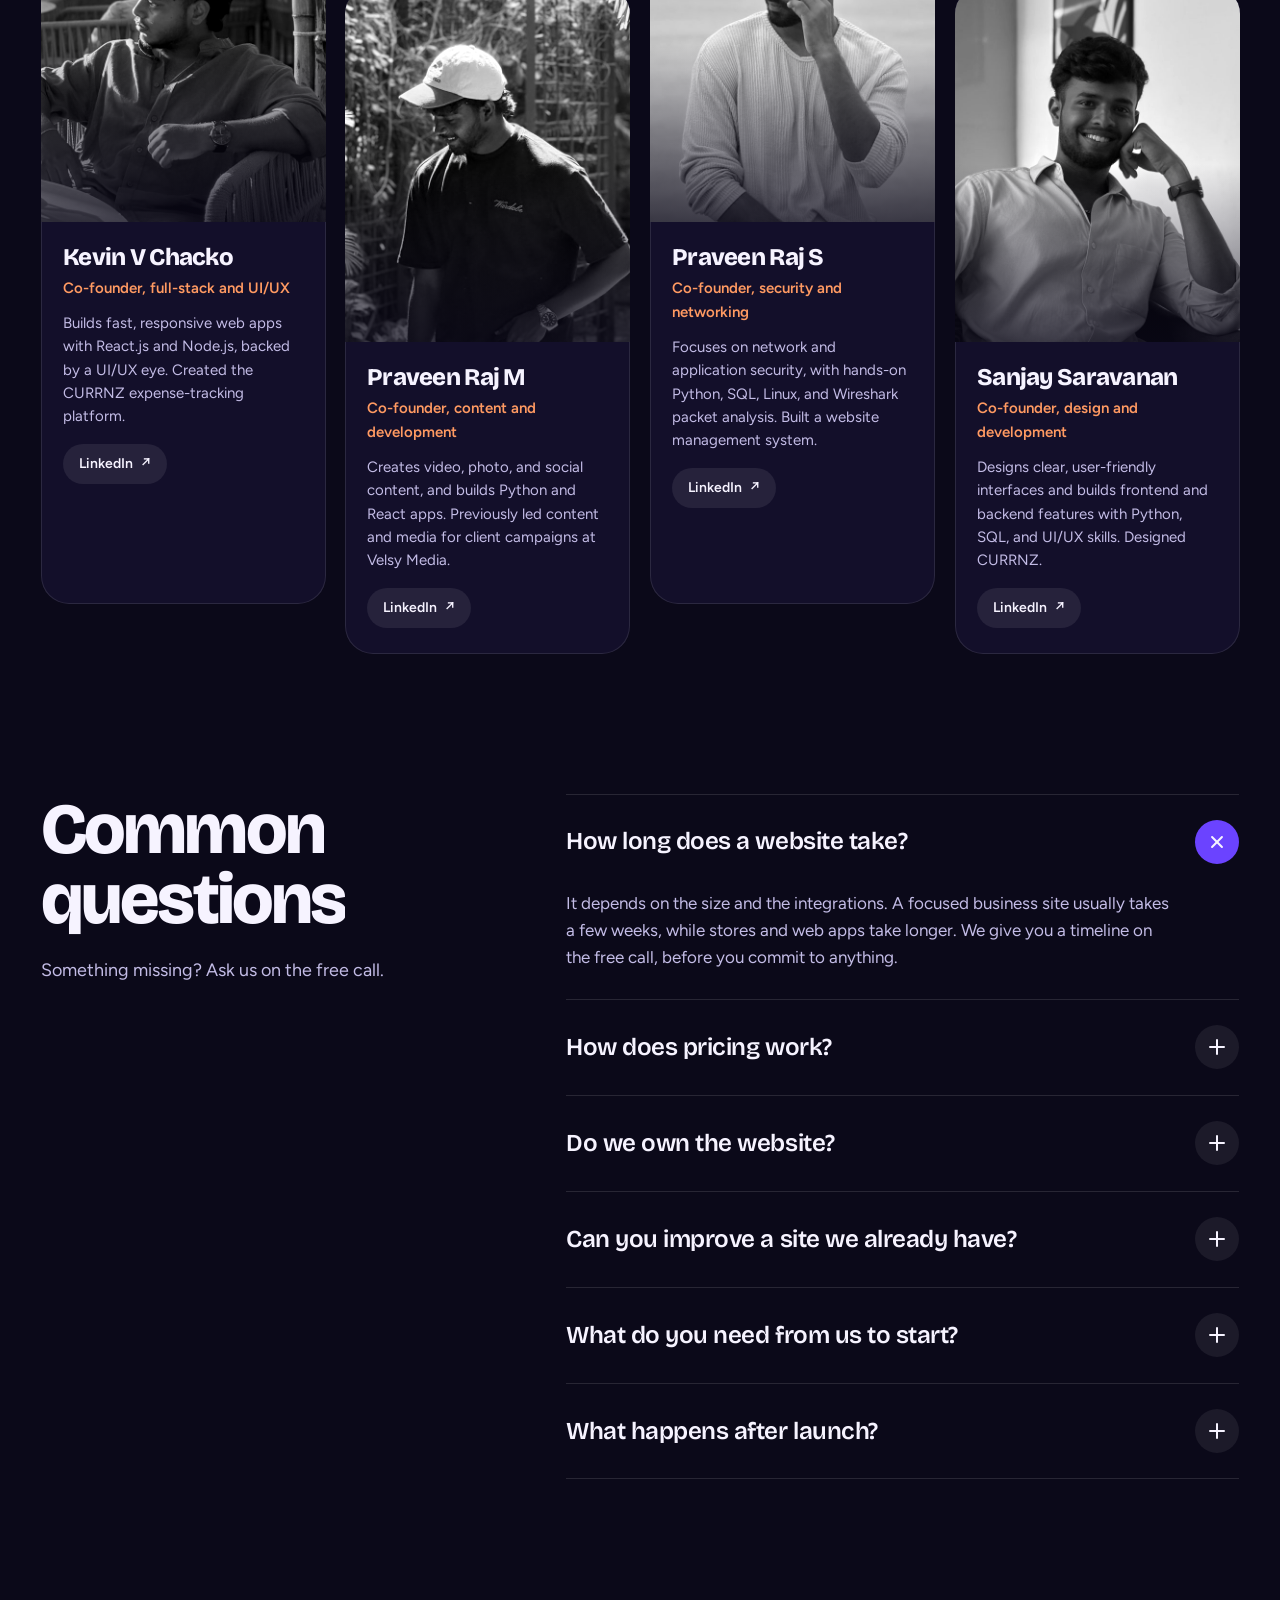
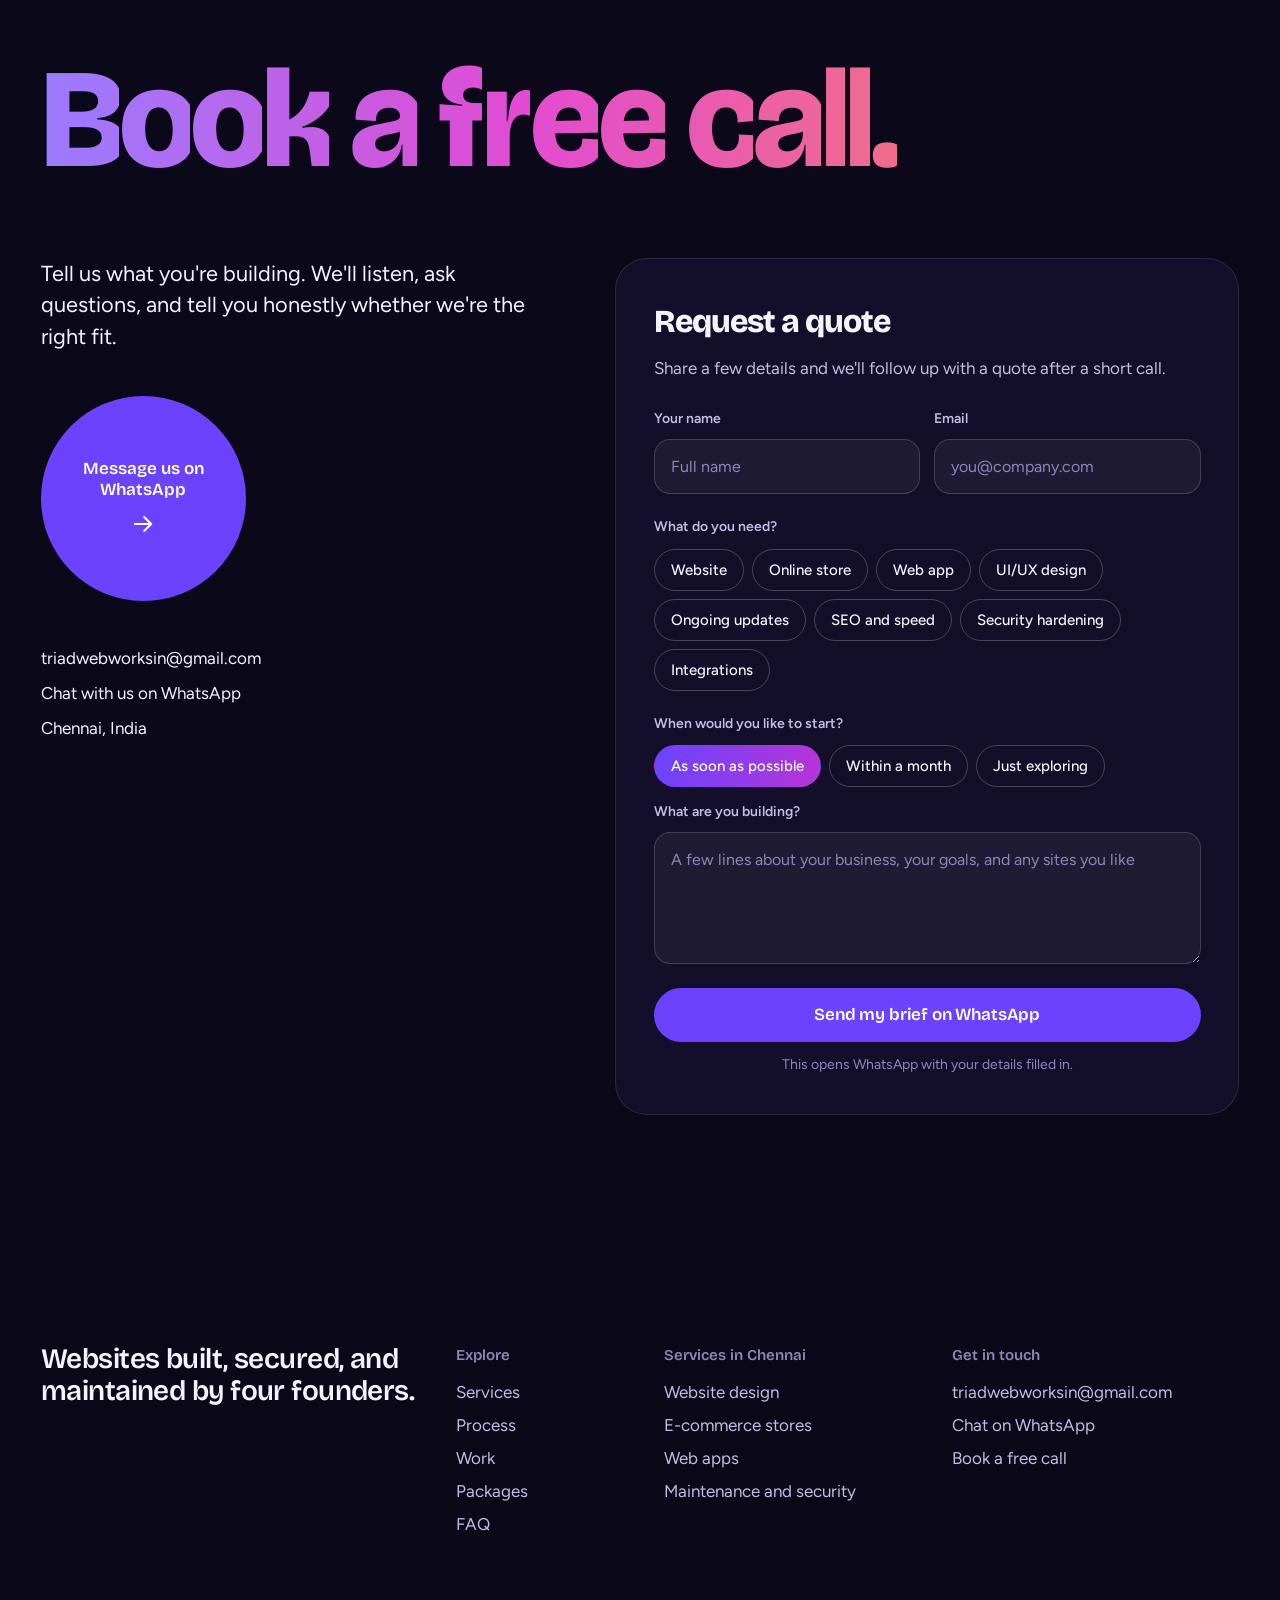
==== commit 852ee42b: "SEO: add Chennai service pages for website design, e-commerce, web apps and maintenance Co-Authored-" ====
--- a/index.html
+++ b/index.html
@@ -163,7 +163,7 @@
 <section id="services" class="services">
   <div class="wrap sv-head sec-head">
     <h2 class="h2" data-split>Everything your website needs, from first sketch to monthly upkeep.</h2>
-    <p class="lede" data-reveal>Choose one service or combine several. Every project starts with a free call.</p>
+    <p class="lede" data-reveal>Choose one service or combine several. Every project starts with a free call.<span class="svc-links"><a href="website-design-chennai/">Website design →</a><a href="ecommerce-website-development-chennai/">E-commerce stores →</a><a href="web-app-development-chennai/">Web apps →</a><a href="website-maintenance-chennai/">Maintenance and security →</a></span></p>
   </div>
   <div class="ch-pin">
     <div class="wrap ch-grid">
@@ -501,6 +501,10 @@
         <h3>Explore</h3>
         <ul><li><a href="#services">Services</a></li><li><a href="#process">Process</a></li><li><a href="#work">Work</a></li><li><a href="#packages">Packages</a></li><li><a href="#faq">FAQ</a></li></ul>
       </nav>
+      <nav aria-label="Services">
+        <h3>Services in Chennai</h3>
+        <ul><li><a href="website-design-chennai/">Website design</a></li><li><a href="ecommerce-website-development-chennai/">E-commerce stores</a></li><li><a href="web-app-development-chennai/">Web apps</a></li><li><a href="website-maintenance-chennai/">Maintenance and security</a></li></ul>
+      </nav>
       <div>
         <h3>Get in touch</h3>
         <ul><li><a href="mailto:triadwebworksin@gmail.com">triadwebworksin@gmail.com</a></li><li><a href="https://wa.me/918667828159" data-wa="call" target="_blank" rel="noopener">Chat on WhatsApp</a></li><li><a href="https://wa.me/918667828159" data-wa="call" target="_blank" rel="noopener">Book a free call</a></li></ul>
--- a/styles.css
+++ b/styles.css
@@ -403,7 +403,7 @@
 
 /* ---------- footer ---------- */
 .foot{padding:clamp(60px,8vw,100px) 0 28px;background:linear-gradient(180deg,transparent,rgba(11,9,25,.9) 30%)}
-.foot-grid{display:grid;grid-template-columns:minmax(0,1.4fr) minmax(0,.6fr) minmax(0,.8fr);gap:32px}
+.foot-grid{display:grid;grid-template-columns:minmax(0,1.2fr) minmax(0,.55fr) minmax(0,.8fr) minmax(0,.9fr);gap:32px}
 .foot-line{font-family:var(--display);font-weight:600;font-size:clamp(22px,2.2vw,32px);line-height:1.15;letter-spacing:-.02em;max-width:16em}
 .foot h3{font-family:var(--display);font-weight:600;font-size:15px;color:var(--ink3);margin-bottom:12px}
 .foot ul{display:flex;flex-direction:column;gap:6px}
@@ -482,3 +482,7 @@
   .js .mf-text .w{opacity:1}
   .grain{display:none}
 }
+
+.svc-links{display:flex;flex-wrap:wrap;gap:8px;margin-top:18px}
+.svc-links a{display:inline-flex;align-items:center;min-height:40px;padding:0 16px;border-radius:999px;border:1px solid var(--line);font-size:15px;color:var(--ink);text-decoration:none;transition:border-color .25s,background .25s}
+.svc-links a:hover{border-color:rgba(255,255,255,.4);background:rgba(255,255,255,.05)}
